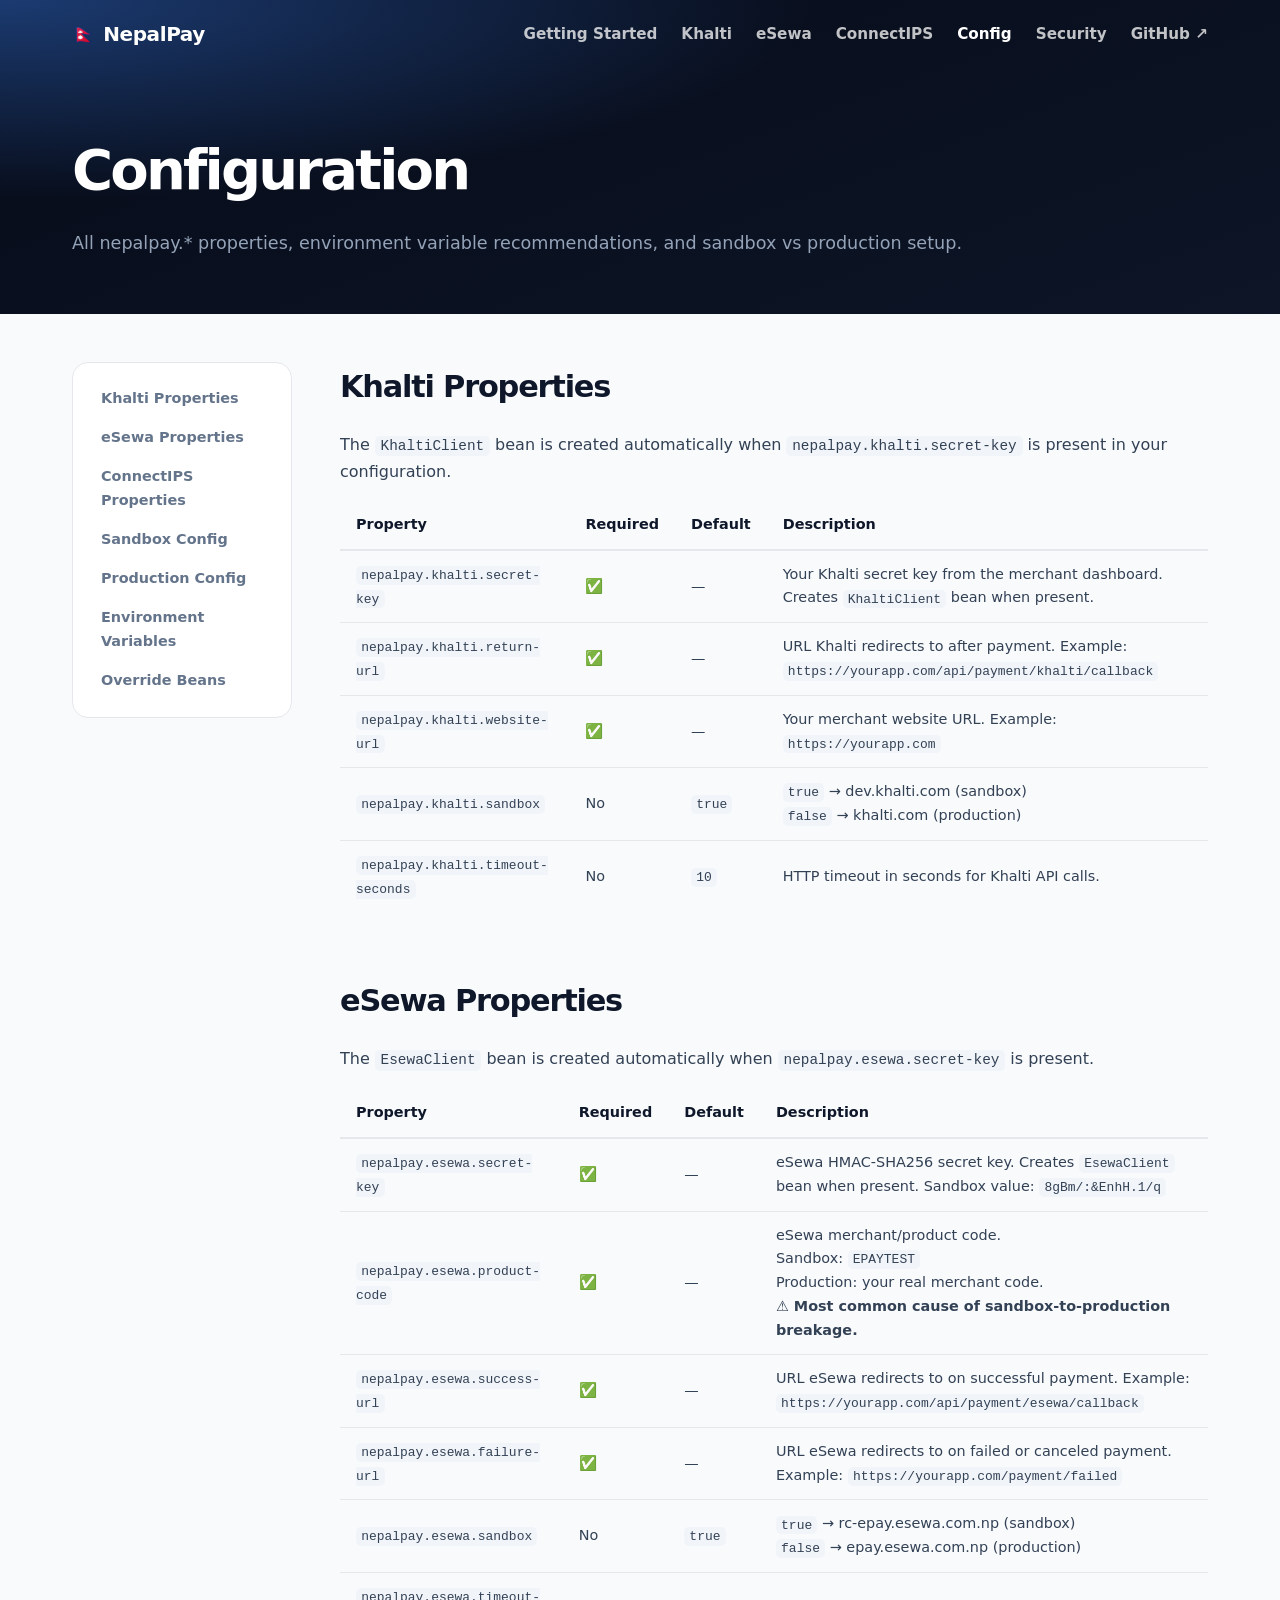
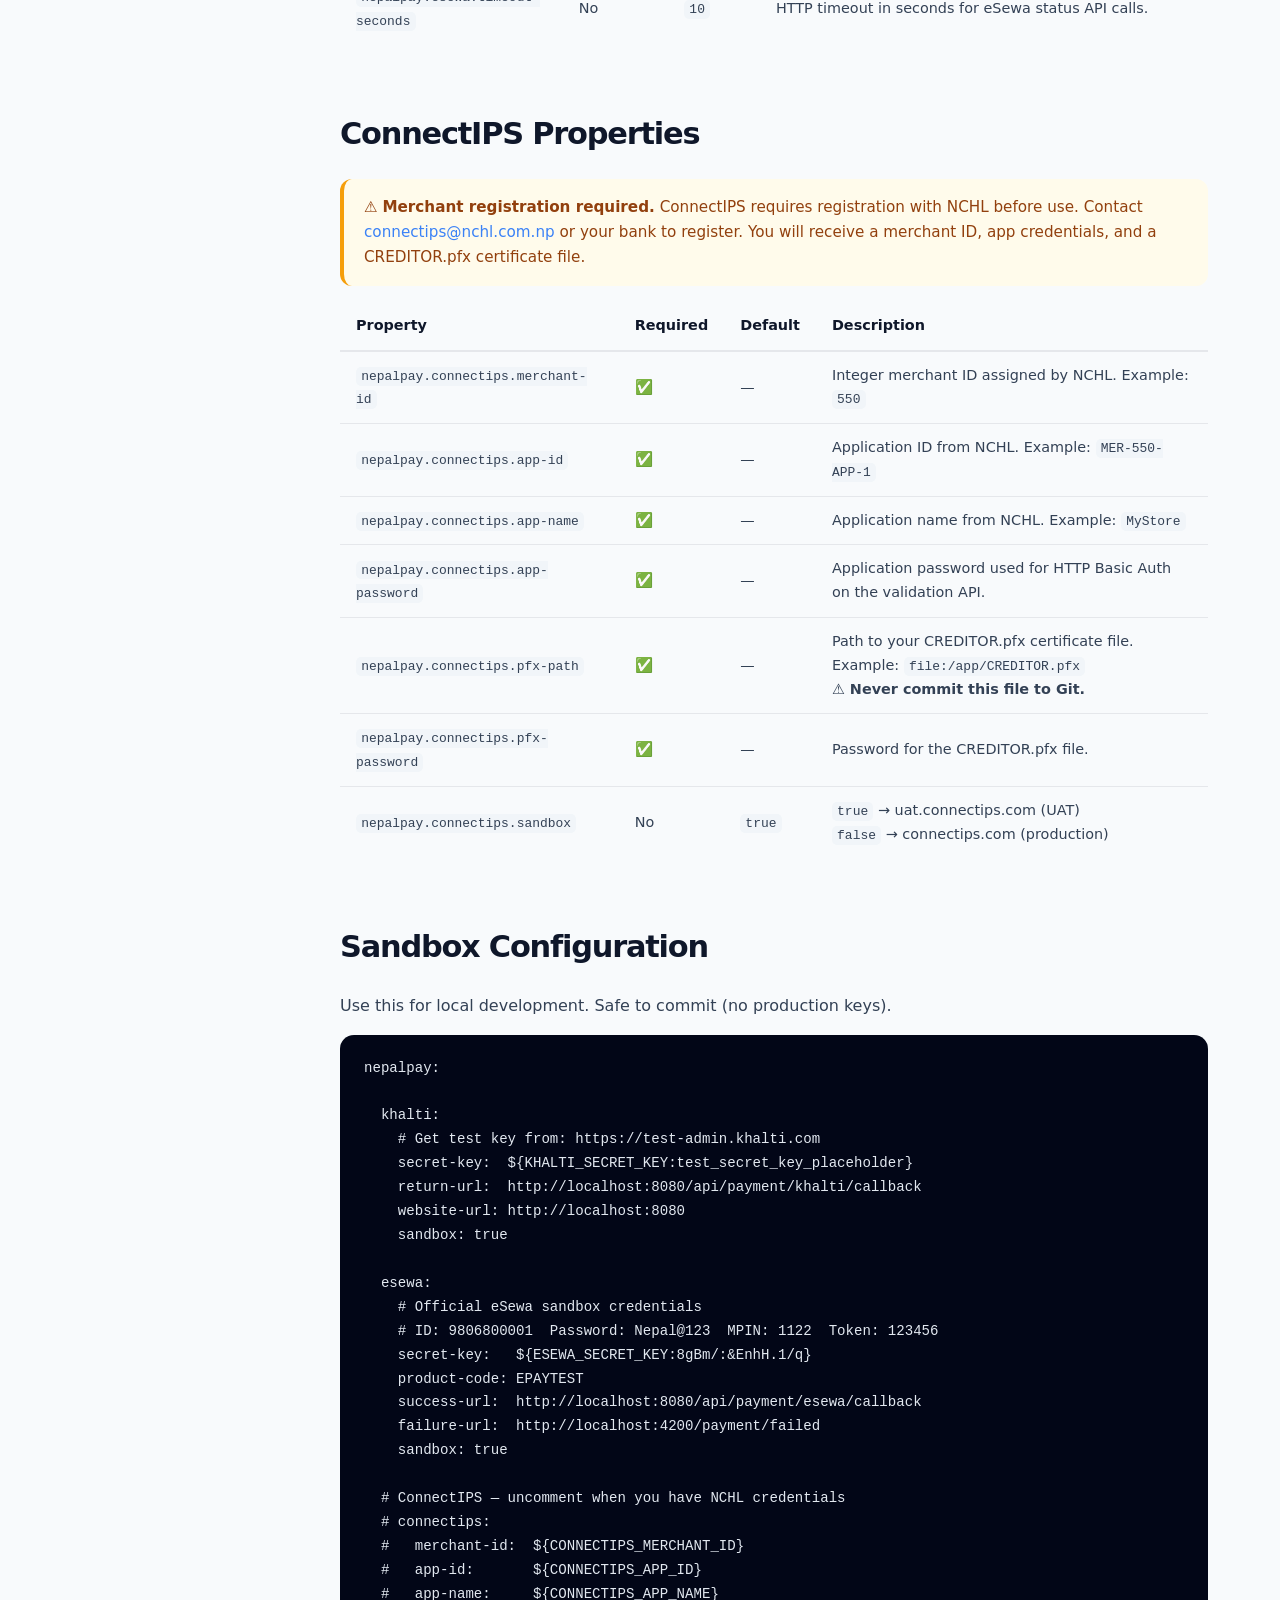
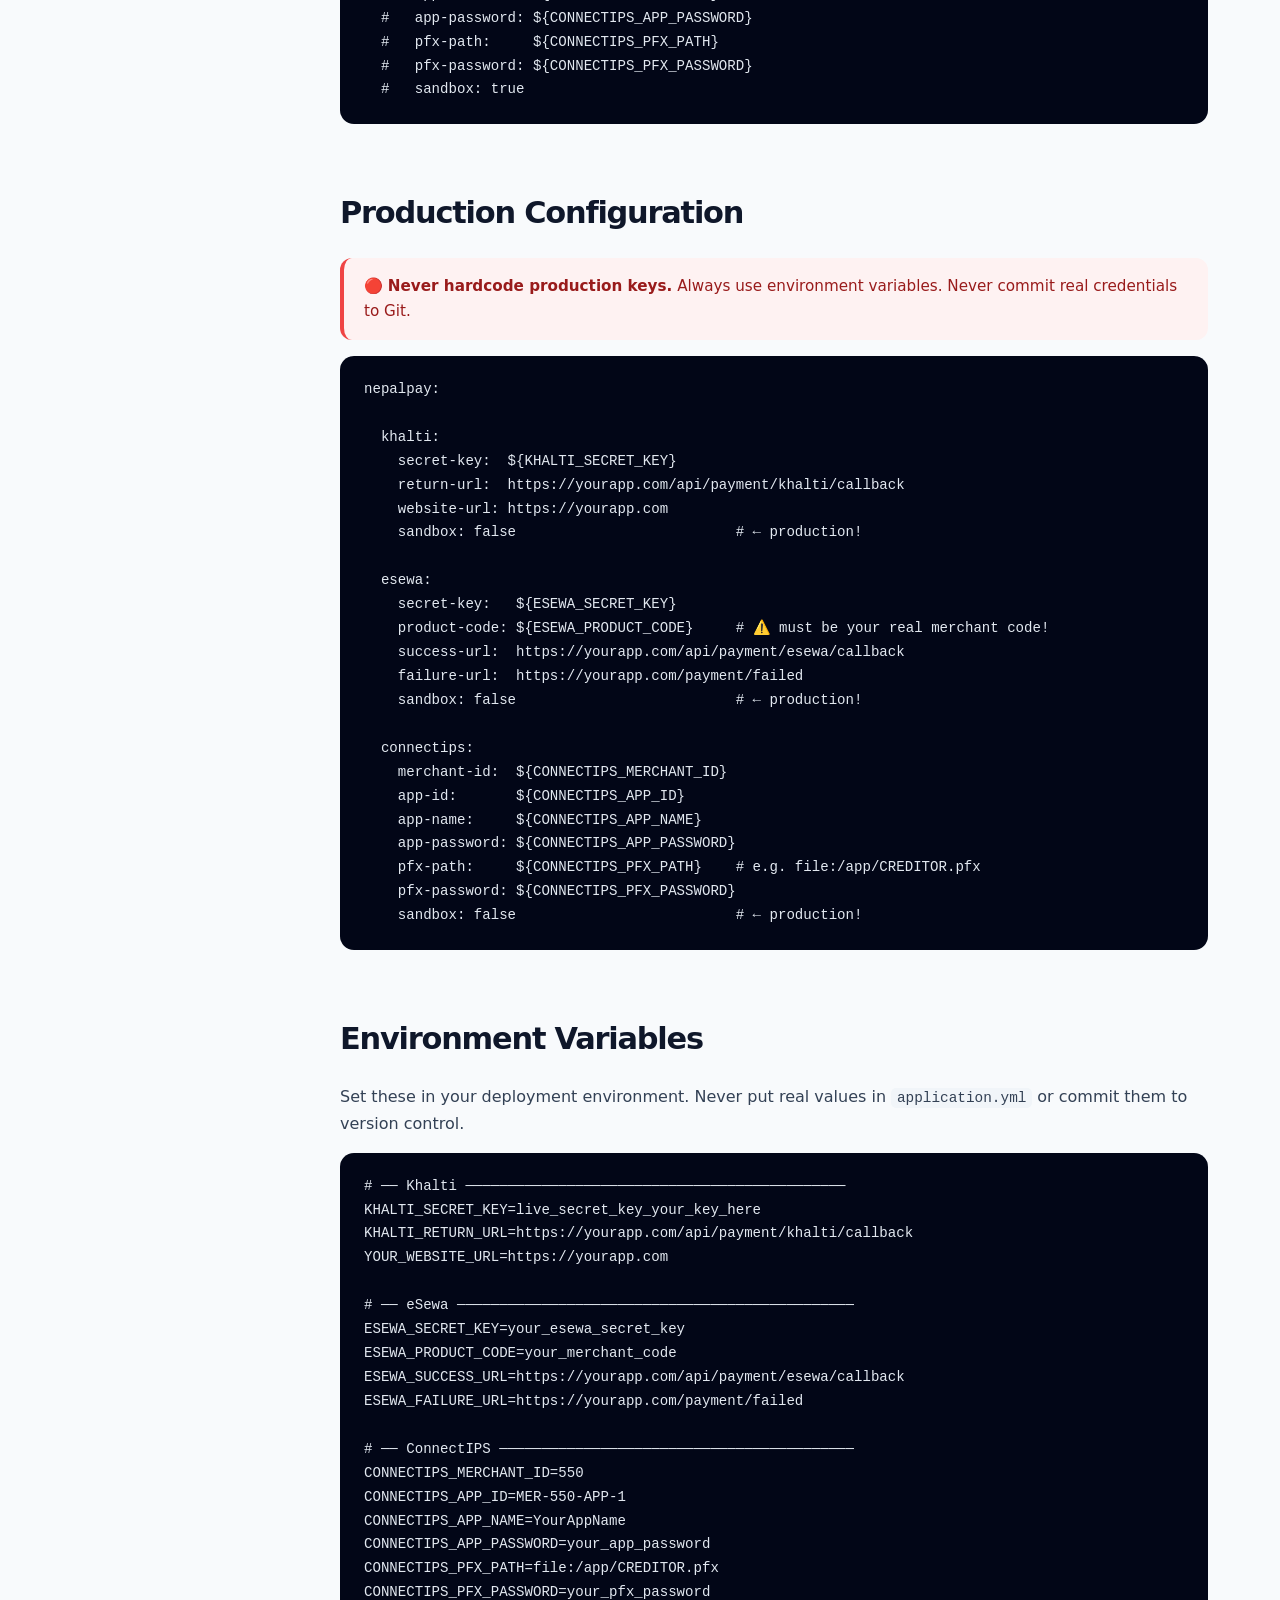
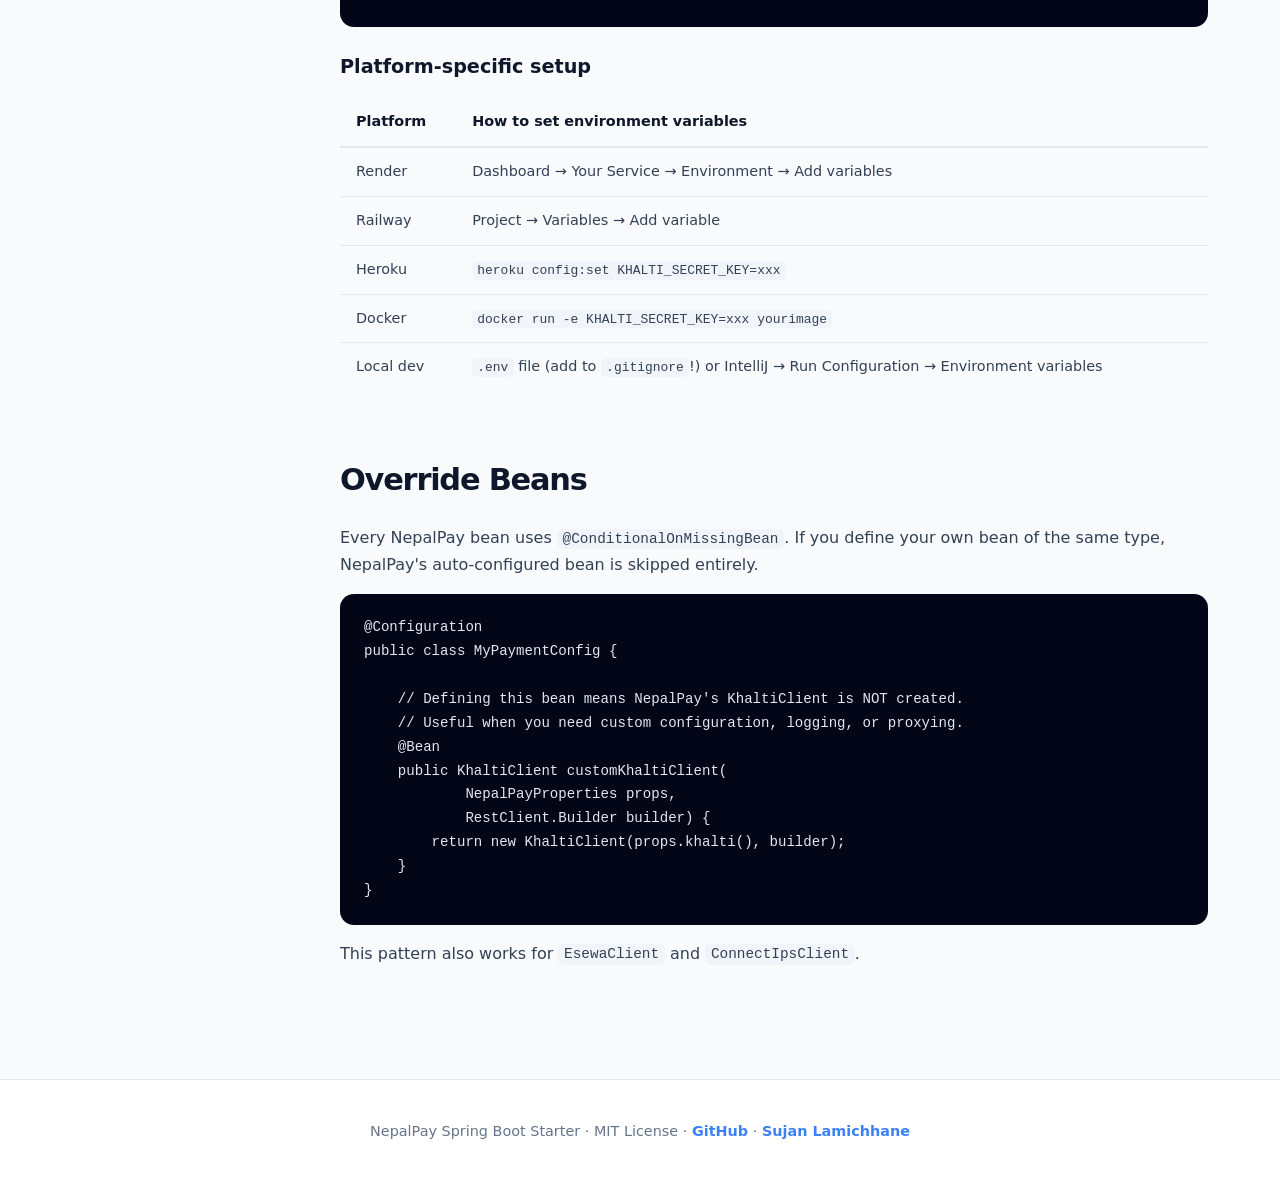
==== docs/configuration.html @ aa050f66 "docs: update configuration.html + security.html, add ConnectIPS, fix nav" ====
<!DOCTYPE html>
<html lang="en">
<head>
    <meta charset="UTF-8">
    <title>Configuration — NepalPay</title>
    <meta name="viewport" content="width=device-width, initial-scale=1.0">
    <meta name="description"
          content="Complete configuration reference for NepalPay Spring Boot Starter — Khalti, eSewa, and ConnectIPS properties.">
    <link rel="stylesheet" href="./css/styles.css">
</head>
<body>

<header class="page-header">
    <nav class="navbar">
        <a class="brand" href="index.html">🇳🇵 NepalPay</a>
        <div class="nav-links">
            <a href="getting-started.html">Getting Started</a>
            <a href="khalti.html">Khalti</a>
            <a href="esewa.html">eSewa</a>
            <a href="connectips.html">ConnectIPS</a>
            <a href="configuration.html" class="active">Config</a>
            <a href="security.html">Security</a>
            <a href="https://github.com/sujankim/nepal-pay-spring-boot-starter"
               target="_blank" rel="noopener">GitHub ↗</a>
        </div>
    </nav>
    <div class="page-title">
        <h1>Configuration</h1>
        <p>All nepalpay.* properties, environment variable recommendations,
            and sandbox vs production setup.</p>
    </div>
</header>

<div class="docs-layout">
    <aside class="sidebar">
        <nav>
            <a href="#khalti-props">Khalti Properties</a>
            <a href="#esewa-props">eSewa Properties</a>
            <a href="#connectips-props">ConnectIPS Properties</a>
            <a href="#sandbox-config">Sandbox Config</a>
            <a href="#production-config">Production Config</a>
            <a href="#env-vars">Environment Variables</a>
            <a href="#override">Override Beans</a>
        </nav>
    </aside>

    <article class="docs-content">

        <!-- ── Khalti Properties ──────────────────────────────────────── -->
        <section id="khalti-props">
            <h2>Khalti Properties</h2>

            <p>
                The <code>KhaltiClient</code> bean is created automatically
                when <code>nepalpay.khalti.secret-key</code> is present in your configuration.
            </p>

            <table class="table">
                <tr>
                    <th>Property</th>
                    <th>Required</th>
                    <th>Default</th>
                    <th>Description</th>
                </tr>
                <tr>
                    <td><code>nepalpay.khalti.secret-key</code></td>
                    <td>✅</td>
                    <td>—</td>
                    <td>
                        Your Khalti secret key from the merchant dashboard.
                        Creates <code>KhaltiClient</code> bean when present.
                    </td>
                </tr>
                <tr>
                    <td><code>nepalpay.khalti.return-url</code></td>
                    <td>✅</td>
                    <td>—</td>
                    <td>
                        URL Khalti redirects to after payment.
                        Example: <code>https://yourapp.com/api/payment/khalti/callback</code>
                    </td>
                </tr>
                <tr>
                    <td><code>nepalpay.khalti.website-url</code></td>
                    <td>✅</td>
                    <td>—</td>
                    <td>
                        Your merchant website URL.
                        Example: <code>https://yourapp.com</code>
                    </td>
                </tr>
                <tr>
                    <td><code>nepalpay.khalti.sandbox</code></td>
                    <td>No</td>
                    <td><code>true</code></td>
                    <td>
                        <code>true</code> → dev.khalti.com (sandbox)<br>
                        <code>false</code> → khalti.com (production)
                    </td>
                </tr>
                <tr>
                    <td><code>nepalpay.khalti.timeout-seconds</code></td>
                    <td>No</td>
                    <td><code>10</code></td>
                    <td>HTTP timeout in seconds for Khalti API calls.</td>
                </tr>
            </table>
        </section>

        <!-- ── eSewa Properties ───────────────────────────────────────── -->
        <section id="esewa-props">
            <h2>eSewa Properties</h2>

            <p>
                The <code>EsewaClient</code> bean is created automatically
                when <code>nepalpay.esewa.secret-key</code> is present.
            </p>

            <table class="table">
                <tr>
                    <th>Property</th>
                    <th>Required</th>
                    <th>Default</th>
                    <th>Description</th>
                </tr>
                <tr>
                    <td><code>nepalpay.esewa.secret-key</code></td>
                    <td>✅</td>
                    <td>—</td>
                    <td>
                        eSewa HMAC-SHA256 secret key.
                        Creates <code>EsewaClient</code> bean when present.
                        Sandbox value: <code>8gBm/:&amp;EnhH.1/q</code>
                    </td>
                </tr>
                <tr>
                    <td><code>nepalpay.esewa.product-code</code></td>
                    <td>✅</td>
                    <td>—</td>
                    <td>
                        eSewa merchant/product code.<br>
                        Sandbox: <code>EPAYTEST</code><br>
                        Production: your real merchant code.<br>
                        <strong>⚠️ Most common cause of sandbox-to-production breakage.</strong>
                    </td>
                </tr>
                <tr>
                    <td><code>nepalpay.esewa.success-url</code></td>
                    <td>✅</td>
                    <td>—</td>
                    <td>
                        URL eSewa redirects to on successful payment.
                        Example: <code>https://yourapp.com/api/payment/esewa/callback</code>
                    </td>
                </tr>
                <tr>
                    <td><code>nepalpay.esewa.failure-url</code></td>
                    <td>✅</td>
                    <td>—</td>
                    <td>
                        URL eSewa redirects to on failed or canceled payment.
                        Example: <code>https://yourapp.com/payment/failed</code>
                    </td>
                </tr>
                <tr>
                    <td><code>nepalpay.esewa.sandbox</code></td>
                    <td>No</td>
                    <td><code>true</code></td>
                    <td>
                        <code>true</code> → rc-epay.esewa.com.np (sandbox)<br>
                        <code>false</code> → epay.esewa.com.np (production)
                    </td>
                </tr>
                <tr>
                    <td><code>nepalpay.esewa.timeout-seconds</code></td>
                    <td>No</td>
                    <td><code>10</code></td>
                    <td>HTTP timeout in seconds for eSewa status API calls.</td>
                </tr>
            </table>
        </section>

        <!-- ── ConnectIPS Properties ──────────────────────────────────── -->
        <section id="connectips-props">
            <h2>ConnectIPS Properties</h2>

            <div class="callout warning">
                ⚠️ <strong>Merchant registration required.</strong>
                ConnectIPS requires registration with NCHL before use.
                Contact <a href="mailto:connectips@nchl.com.np">connectips@nchl.com.np</a>
                or your bank to register. You will receive a merchant ID,
                app credentials, and a CREDITOR.pfx certificate file.
            </div>

            <table class="table">
                <tr>
                    <th>Property</th>
                    <th>Required</th>
                    <th>Default</th>
                    <th>Description</th>
                </tr>
                <tr>
                    <td><code>nepalpay.connectips.merchant-id</code></td>
                    <td>✅</td>
                    <td>—</td>
                    <td>
                        Integer merchant ID assigned by NCHL.
                        Example: <code>550</code>
                    </td>
                </tr>
                <tr>
                    <td><code>nepalpay.connectips.app-id</code></td>
                    <td>✅</td>
                    <td>—</td>
                    <td>
                        Application ID from NCHL.
                        Example: <code>MER-550-APP-1</code>
                    </td>
                </tr>
                <tr>
                    <td><code>nepalpay.connectips.app-name</code></td>
                    <td>✅</td>
                    <td>—</td>
                    <td>
                        Application name from NCHL.
                        Example: <code>MyStore</code>
                    </td>
                </tr>
                <tr>
                    <td><code>nepalpay.connectips.app-password</code></td>
                    <td>✅</td>
                    <td>—</td>
                    <td>
                        Application password used for HTTP Basic Auth
                        on the validation API.
                    </td>
                </tr>
                <tr>
                    <td><code>nepalpay.connectips.pfx-path</code></td>
                    <td>✅</td>
                    <td>—</td>
                    <td>
                        Path to your CREDITOR.pfx certificate file.<br>
                        Example: <code>file:/app/CREDITOR.pfx</code><br>
                        <strong>⚠️ Never commit this file to Git.</strong>
                    </td>
                </tr>
                <tr>
                    <td><code>nepalpay.connectips.pfx-password</code></td>
                    <td>✅</td>
                    <td>—</td>
                    <td>Password for the CREDITOR.pfx file.</td>
                </tr>
                <tr>
                    <td><code>nepalpay.connectips.sandbox</code></td>
                    <td>No</td>
                    <td><code>true</code></td>
                    <td>
                        <code>true</code> → uat.connectips.com (UAT)<br>
                        <code>false</code> → connectips.com (production)
                    </td>
                </tr>
            </table>
        </section>

        <!-- ── Sandbox Config ─────────────────────────────────────────── -->
        <section id="sandbox-config">
            <h2>Sandbox Configuration</h2>

            <p>Use this for local development. Safe to commit (no production keys).</p>

            <pre><code>nepalpay:

  khalti:
    # Get test key from: https://test-admin.khalti.com
    secret-key:  ${KHALTI_SECRET_KEY:test_secret_key_placeholder}
    return-url:  http://localhost:8080/api/payment/khalti/callback
    website-url: http://localhost:8080
    sandbox: true

  esewa:
    # Official eSewa sandbox credentials
    # ID: 9806800001  Password: Nepal@123  MPIN: 1122  Token: 123456
    secret-key:   ${ESEWA_SECRET_KEY:8gBm/:&EnhH.1/q}
    product-code: EPAYTEST
    success-url:  http://localhost:8080/api/payment/esewa/callback
    failure-url:  http://localhost:4200/payment/failed
    sandbox: true

  # ConnectIPS — uncomment when you have NCHL credentials
  # connectips:
  #   merchant-id:  ${CONNECTIPS_MERCHANT_ID}
  #   app-id:       ${CONNECTIPS_APP_ID}
  #   app-name:     ${CONNECTIPS_APP_NAME}
  #   app-password: ${CONNECTIPS_APP_PASSWORD}
  #   pfx-path:     ${CONNECTIPS_PFX_PATH}
  #   pfx-password: ${CONNECTIPS_PFX_PASSWORD}
  #   sandbox: true</code></pre>
        </section>

        <!-- ── Production Config ──────────────────────────────────────── -->
        <section id="production-config">
            <h2>Production Configuration</h2>

            <div class="callout danger">
                🔴 <strong>Never hardcode production keys.</strong>
                Always use environment variables.
                Never commit real credentials to Git.
            </div>

            <pre><code>nepalpay:

  khalti:
    secret-key:  ${KHALTI_SECRET_KEY}
    return-url:  https://yourapp.com/api/payment/khalti/callback
    website-url: https://yourapp.com
    sandbox: false                          # ← production!

  esewa:
    secret-key:   ${ESEWA_SECRET_KEY}
    product-code: ${ESEWA_PRODUCT_CODE}     # ⚠️ must be your real merchant code!
    success-url:  https://yourapp.com/api/payment/esewa/callback
    failure-url:  https://yourapp.com/payment/failed
    sandbox: false                          # ← production!

  connectips:
    merchant-id:  ${CONNECTIPS_MERCHANT_ID}
    app-id:       ${CONNECTIPS_APP_ID}
    app-name:     ${CONNECTIPS_APP_NAME}
    app-password: ${CONNECTIPS_APP_PASSWORD}
    pfx-path:     ${CONNECTIPS_PFX_PATH}    # e.g. file:/app/CREDITOR.pfx
    pfx-password: ${CONNECTIPS_PFX_PASSWORD}
    sandbox: false                          # ← production!</code></pre>
        </section>

        <!-- ── Environment Variables ──────────────────────────────────── -->
        <section id="env-vars">
            <h2>Environment Variables</h2>

            <p>
                Set these in your deployment environment.
                Never put real values in <code>application.yml</code>
                or commit them to version control.
            </p>

            <pre><code># ── Khalti ─────────────────────────────────────────────
KHALTI_SECRET_KEY=live_secret_key_your_key_here
KHALTI_RETURN_URL=https://yourapp.com/api/payment/khalti/callback
YOUR_WEBSITE_URL=https://yourapp.com

# ── eSewa ───────────────────────────────────────────────
ESEWA_SECRET_KEY=your_esewa_secret_key
ESEWA_PRODUCT_CODE=your_merchant_code
ESEWA_SUCCESS_URL=https://yourapp.com/api/payment/esewa/callback
ESEWA_FAILURE_URL=https://yourapp.com/payment/failed

# ── ConnectIPS ──────────────────────────────────────────
CONNECTIPS_MERCHANT_ID=550
CONNECTIPS_APP_ID=MER-550-APP-1
CONNECTIPS_APP_NAME=YourAppName
CONNECTIPS_APP_PASSWORD=your_app_password
CONNECTIPS_PFX_PATH=file:/app/CREDITOR.pfx
CONNECTIPS_PFX_PASSWORD=your_pfx_password</code></pre>

            <h3>Platform-specific setup</h3>

            <table class="table">
                <tr>
                    <th>Platform</th>
                    <th>How to set environment variables</th>
                </tr>
                <tr>
                    <td>Render</td>
                    <td>Dashboard → Your Service → Environment → Add variables</td>
                </tr>
                <tr>
                    <td>Railway</td>
                    <td>Project → Variables → Add variable</td>
                </tr>
                <tr>
                    <td>Heroku</td>
                    <td><code>heroku config:set KHALTI_SECRET_KEY=xxx</code></td>
                </tr>
                <tr>
                    <td>Docker</td>
                    <td><code>docker run -e KHALTI_SECRET_KEY=xxx yourimage</code></td>
                </tr>
                <tr>
                    <td>Local dev</td>
                    <td>
                        <code>.env</code> file (add to <code>.gitignore</code>!)
                        or IntelliJ → Run Configuration → Environment variables
                    </td>
                </tr>
            </table>
        </section>

        <!-- ── Override Beans ─────────────────────────────────────────── -->
        <section id="override">
            <h2>Override Beans</h2>

            <p>
                Every NepalPay bean uses <code>@ConditionalOnMissingBean</code>.
                If you define your own bean of the same type, NepalPay's
                auto-configured bean is skipped entirely.
            </p>

            <pre><code>@Configuration
public class MyPaymentConfig {

    // Defining this bean means NepalPay's KhaltiClient is NOT created.
    // Useful when you need custom configuration, logging, or proxying.
    @Bean
    public KhaltiClient customKhaltiClient(
            NepalPayProperties props,
            RestClient.Builder builder) {
        return new KhaltiClient(props.khalti(), builder);
    }
}</code></pre>

            <p>
                This pattern also works for <code>EsewaClient</code>
                and <code>ConnectIpsClient</code>.
            </p>
        </section>

    </article>
</div>

<footer class="footer">
    <p>
        NepalPay Spring Boot Starter · MIT License ·
        <a href="https://github.com/sujankim/nepal-pay-spring-boot-starter"
           target="_blank" rel="noopener">GitHub</a>
        ·
        <a href="https://sujanlamichhane.com.np"
           target="_blank" rel="noopener">Sujan Lamichhane</a>
    </p>
</footer>

</body>
</html>
---- docs/css/styles.css ----
/* ─── Variables ─────────────────────────────────── */
:root {
    --bg-dark:    #060b18;
    --bg-dark2:   #0d1526;
    --primary:    #3b82f6;
    --primary-dk: #2563eb;
    --green:      #10b981;
    --red:        #ef4444;
    --yellow:     #f59e0b;
    --border:     #e5e7eb;
    --text:       #0f172a;
    --muted:      #64748b;
    --white:      #ffffff;
    --code-bg:    #020617;
    --code-text:  #e2e8f0;
    --card-bg:    #ffffff;
}

/* ─── Reset ─────────────────────────────────────── */
*, *::before, *::after { box-sizing: border-box; margin: 0; padding: 0; }

body {
    font-family: Inter, ui-sans-serif, system-ui, sans-serif;
    background: #f8fafc;
    color: var(--text);
    line-height: 1.65;
}

a { color: var(--primary); text-decoration: none; }
a:hover { text-decoration: underline; }

code {
    font-family: "JetBrains Mono", "Fira Code", Consolas, monospace;
    font-size: 0.9em;
    background: #f1f5f9;
    padding: 0.15em 0.4em;
    border-radius: 5px;
}

pre {
    background: var(--code-bg);
    color: var(--code-text);
    padding: 1.35rem 1.5rem;
    border-radius: 14px;
    overflow-x: auto;
    font-size: 0.88rem;
    line-height: 1.7;
    margin: 1rem 0;
}

pre code {
    background: none;
    padding: 0;
    font-size: inherit;
    color: inherit;
}

/* ─── Navbar ─────────────────────────────────────── */
.navbar {
    max-width: 1200px;
    margin: 0 auto;
    padding: 1.1rem 2rem;
    display: flex;
    align-items: center;
    justify-content: space-between;
}

.brand {
    font-weight: 900;
    font-size: 1.25rem;
    color: var(--white);
    letter-spacing: -0.02em;
}

.nav-links {
    display: flex;
    gap: 1.5rem;
    font-weight: 600;
    font-size: 0.95rem;
}

.nav-links a {
    color: rgba(255, 255, 255, 0.75);
    transition: color 0.15s;
}

.nav-links a:hover,
.nav-links a.active {
    color: var(--white);
    text-decoration: none;
}

/* ─── Hero ───────────────────────────────────────── */
.hero {
    background:
            radial-gradient(ellipse at top left,
            rgba(59, 130, 246, 0.5) 0%, transparent 40%),
            radial-gradient(ellipse at bottom right,
            rgba(16, 185, 129, 0.3) 0%, transparent 35%),
            linear-gradient(160deg, #060b18, #0d1526 60%, #0c1a2e);
    color: var(--white);
    padding-bottom: 5rem;
}

.hero-content {
    max-width: 900px;
    margin: 0 auto;
    padding: 5rem 2rem 4rem;
    text-align: center;
}

.badge {
    display: inline-block;
    padding: 0.4rem 1rem;
    border: 1px solid rgba(255,255,255,0.15);
    background: rgba(255,255,255,0.07);
    border-radius: 999px;
    font-size: 0.85rem;
    font-weight: 600;
    color: #93c5fd;
    margin-bottom: 1.5rem;
}

.hero h1 {
    font-size: clamp(2.8rem, 8vw, 5.5rem);
    font-weight: 900;
    line-height: 1.0;
    letter-spacing: -0.06em;
    margin-bottom: 1.25rem;
}

.subtitle {
    font-size: 1.2rem;
    color: #94a3b8;
    max-width: 680px;
    margin: 0 auto 2rem;
}

.buttons {
    display: flex;
    gap: 1rem;
    justify-content: center;
    flex-wrap: wrap;
}

.btn {
    padding: 0.85rem 1.75rem;
    border-radius: 12px;
    font-weight: 800;
    font-size: 1rem;
    transition: transform 0.15s, opacity 0.15s;
    text-decoration: none;
}

.btn:hover { transform: translateY(-2px); text-decoration: none; }

.btn.primary {
    background: var(--primary);
    color: white;
}

.btn.primary:hover { background: var(--primary-dk); }

.btn.secondary {
    background: rgba(255,255,255,0.08);
    color: white;
    border: 1px solid rgba(255,255,255,0.15);
}

/* ─── Install Strip ──────────────────────────────── */
.install-strip {
    background: #060d1f;
    border-top: 1px solid rgba(255, 255, 255, 0.06);
    border-bottom: 1px solid rgba(255, 255, 255, 0.06);
    padding: 2.5rem 0;
}

.install-inner {
    max-width: 860px;
    margin: 0 auto;
    padding: 0 2rem;
    display: flex;
    flex-direction: column;
    gap: 0.75rem;
}

.install-label {
    color: #64748b;
    font-weight: 800;
    font-size: 0.8rem;
    text-transform: uppercase;
    letter-spacing: 0.08em;
}

.install-pre {
    background: #0d1526;
    border: 1px solid rgba(255, 255, 255, 0.08);
    border-radius: 14px;
    padding: 1.5rem 1.75rem;
    margin: 0;
    font-size: 0.88rem;
    line-height: 1.7;
}

.install-pre code {
    background: none;
    padding: 0;
    color: #e2e8f0;
}

/* ─── Sections ───────────────────────────────────── */
.section {
    padding: 5rem 0;
}

.section.alt {
    background: #f1f5f9;
}

.section-inner {
    max-width: 1200px;
    margin: 0 auto;
    padding: 0 2rem;
}

.section h2 {
    font-size: 2.25rem;
    font-weight: 900;
    letter-spacing: -0.04em;
    margin-bottom: 2.5rem;
}

/* ─── Cards ──────────────────────────────────────── */
.cards {
    display: grid;
    grid-template-columns: repeat(3, 1fr);
    gap: 1.25rem;
}

.card {
    background: var(--card-bg);
    border: 1px solid var(--border);
    border-radius: 18px;
    padding: 1.75rem;
    box-shadow: 0 4px 20px rgba(15,23,42,0.06);
}

.card-icon {
    font-size: 2rem;
    margin-bottom: 1rem;
}

.card h3 {
    font-size: 1.1rem;
    font-weight: 800;
    margin-bottom: 0.5rem;
}

.card p {
    color: var(--muted);
    font-size: 0.95rem;
}

/* ─── Code Compare ───────────────────────────────── */
.code-compare {
    display: grid;
    grid-template-columns: 1fr 1fr;
    gap: 1.5rem;
}

.code-block {
    display: flex;
    flex-direction: column;
}

.code-label {
    padding: 0.5rem 1rem;
    border-radius: 10px 10px 0 0;
    font-weight: 800;
    font-size: 0.85rem;
}

.code-label.bad {
    background: #fef2f2;
    color: #dc2626;
}

.code-label.good {
    background: #f0fdf4;
    color: #16a34a;
}

.code-block pre {
    border-radius: 0 0 14px 14px;
    margin: 0;
    flex: 1;
}

/* ─── Gateways ───────────────────────────────────── */
.gateways {
    display: grid;
    grid-template-columns: repeat(4, 1fr);
    gap: 1.25rem;
}

.gateway {
    background: var(--card-bg);
    border: 1px solid var(--border);
    border-radius: 18px;
    padding: 1.75rem;
    box-shadow: 0 4px 20px rgba(15,23,42,0.06);
    display: flex;
    flex-direction: column;
    gap: 0.5rem;
    transition: transform 0.15s;
    text-decoration: none;
    color: var(--text);
}

a.gateway:hover {
    transform: translateY(-3px);
    text-decoration: none;
    border-color: var(--primary);
}

.gateway.disabled {
    opacity: 0.55;
    cursor: default;
}

.gateway-status {
    font-size: 0.78rem;
    font-weight: 800;
    padding: 0.25rem 0.6rem;
    border-radius: 999px;
    display: inline-block;
    width: fit-content;
}

.gateway-status.done {
    background: #f0fdf4;
    color: #16a34a;
}

.gateway-status.planned {
    background: #f8fafc;
    color: #64748b;
}

.gateway h3 {
    font-size: 1.15rem;
    font-weight: 800;
    margin: 0;
}

.gateway p {
    color: var(--muted);
    font-size: 0.9rem;
    margin: 0;
}

.gateway-link {
    color: var(--primary);
    font-weight: 700;
    font-size: 0.9rem;
    margin-top: auto;
}

/* ─── Page Header (inner pages) ──────────────────── */
.page-header {
    background:
            radial-gradient(ellipse at top left,
            rgba(59, 130, 246, 0.4) 0%, transparent 45%),
            linear-gradient(160deg, #060b18, #0d1526);
    color: var(--white);
}

.page-title {
    max-width: 1200px;
    margin: 0 auto;
    padding: 3.5rem 2rem;
}

.page-title h1 {
    font-size: clamp(2rem, 5vw, 3.5rem);
    font-weight: 900;
    letter-spacing: -0.05em;
    margin-bottom: 0.75rem;
}

.page-title p {
    color: #94a3b8;
    font-size: 1.1rem;
}

/* ─── Page badge ─────────────────────────────────── */
.page-badge {
    display: inline-block;
    padding: 0.3rem 0.75rem;
    background: rgba(59, 130, 246, 0.15);
    border: 1px solid rgba(59, 130, 246, 0.3);
    border-radius: 999px;
    color: #93c5fd;
    font-size: 0.8rem;
    font-weight: 800;
    margin-bottom: 1rem;
}

/* ─── Docs Layout ────────────────────────────────── */
.docs-layout {
    max-width: 1200px;
    margin: 0 auto;
    padding: 3rem 2rem;
    display: grid;
    grid-template-columns: 220px 1fr;
    gap: 3rem;
    align-items: start;
}

.sidebar {
    position: sticky;
    top: 1.5rem;
}

.sidebar nav {
    display: flex;
    flex-direction: column;
    gap: 0.35rem;
    background: white;
    border: 1px solid var(--border);
    border-radius: 16px;
    padding: 1.25rem;
}

.sidebar nav a {
    color: var(--muted);
    font-weight: 700;
    font-size: 0.9rem;
    padding: 0.3rem 0.5rem;
    border-radius: 8px;
    transition: color 0.1s, background 0.1s;
}

.sidebar nav a:hover {
    color: var(--primary);
    background: #eff6ff;
    text-decoration: none;
}

.docs-content section {
    margin-bottom: 4rem;
}

.docs-content h2 {
    font-size: 1.9rem;
    font-weight: 900;
    letter-spacing: -0.04em;
    margin-bottom: 1.25rem;
}

.docs-content h3 {
    font-size: 1.2rem;
    font-weight: 800;
    margin: 1.5rem 0 0.75rem;
}

.docs-content p {
    color: #334155;
    margin-bottom: 1rem;
}

.docs-content ul {
    padding-left: 1.5rem;
    color: #334155;
}

.docs-content ul li {
    margin-bottom: 0.4rem;
}

/* ─── Table ──────────────────────────────────────── */
.table {
    width: 100%;
    border-collapse: collapse;
    font-size: 0.9rem;
    margin: 1rem 0;
}

.table th {
    background: #f8fafc;
    padding: 0.75rem 1rem;
    text-align: left;
    font-weight: 800;
    border-bottom: 2px solid var(--border);
}

.table td {
    padding: 0.75rem 1rem;
    border-bottom: 1px solid var(--border);
    color: #334155;
}

.table tr:last-child td {
    border-bottom: none;
}

/* ─── Callouts ───────────────────────────────────── */
.callout {
    padding: 1rem 1.25rem;
    border-radius: 12px;
    margin: 1rem 0;
    font-size: 0.95rem;
    font-weight: 500;
}

.callout.info {
    background: #eff6ff;
    border-left: 4px solid var(--primary);
    color: #1e40af;
}

.callout.warning {
    background: #fffbeb;
    border-left: 4px solid var(--yellow);
    color: #92400e;
}

.callout.danger {
    background: #fef2f2;
    border-left: 4px solid var(--red);
    color: #991b1b;
}

.callout.success {
    background: #f0fdf4;
    border-left: 4px solid var(--green);
    color: #166534;
}

/* ─── Footer ─────────────────────────────────────── */
.footer {
    border-top: 1px solid var(--border);
    padding: 2.5rem 2rem;
    text-align: center;
    color: var(--muted);
    background: white;
    font-size: 0.9rem;
}

.footer p { margin-bottom: 0.4rem; }

.footer a {
    color: var(--primary);
    font-weight: 700;
}

/* ─── Responsive ─────────────────────────────────── */
@media (max-width: 1024px) {
    .cards { grid-template-columns: repeat(2, 1fr); }
    .gateways { grid-template-columns: repeat(2, 1fr); }
    .code-compare { grid-template-columns: 1fr; }
}

@media (max-width: 768px) {
    .navbar { flex-direction: column; gap: 1rem; padding: 1rem; }
    .nav-links { flex-wrap: wrap; justify-content: center; gap: 0.75rem; }
    .docs-layout { grid-template-columns: 1fr; }
    .sidebar { position: static; }
    .install-inner { flex-direction: column; }
    .hero h1 { letter-spacing: -0.04em; }
}

@media (max-width: 480px) {
    .cards { grid-template-columns: 1fr; }
    .gateways { grid-template-columns: 1fr; }
    .hero-content { padding: 3rem 1.25rem 2rem; }
    .section-inner { padding: 0 1.25rem; }
    .docs-layout { padding: 2rem 1.25rem; }
}

/* ─── Tab Group ──────────────────────────────────── */
.tab-group {
    display: flex;
    gap: 0.5rem;
    margin-bottom: 1.25rem;
    border-bottom: 2px solid var(--border);
    padding-bottom: 0;
}

.tab-btn {
    padding: 0.55rem 1.1rem;
    border: none;
    background: none;
    font-family: inherit;
    font-size: 0.9rem;
    font-weight: 700;
    color: var(--muted);
    cursor: pointer;
    border-bottom: 3px solid transparent;
    margin-bottom: -2px;
    border-radius: 6px 6px 0 0;
    transition: color 0.15s, border-color 0.15s;
}

.tab-btn:hover {
    color: var(--primary);
}

.tab-btn.active {
    color: var(--primary);
    border-bottom-color: var(--primary);
}

.tab-content {
    display: none;
}

.tab-content.active {
    display: block;
}

/* ─── Label text above code blocks ──────────────── */
.label-text {
    font-weight: 700;
    font-size: 0.9rem;
    color: var(--muted);
    margin-top: 1.25rem;
    margin-bottom: 0.4rem;
}

/* ─── Install Strip Tabs ─────────────────────────── */
.install-tabs {
    display: flex;
    gap: 0.4rem;
    margin-bottom: 1.25rem;
}

.install-tab-btn {
    padding: 0.45rem 1rem;
    border: 1px solid rgba(255, 255, 255, 0.12);
    background: rgba(255, 255, 255, 0.05);
    color: rgba(255, 255, 255, 0.55);
    font-family: inherit;
    font-size: 0.82rem;
    font-weight: 700;
    border-radius: 8px;
    cursor: pointer;
    transition: all 0.15s;
}

.install-tab-btn:hover {
    background: rgba(255, 255, 255, 0.1);
    color: rgba(255, 255, 255, 0.85);
}

.install-tab-btn.active {
    background: rgba(59, 130, 246, 0.25);
    border-color: rgba(59, 130, 246, 0.5);
    color: #93c5fd;
}

.install-tab {
    display: none;
}

.install-tab.active {
    display: block;
}

.install-note {
    margin-top: 1rem;
    font-size: 0.82rem;
    color: #64748b;
}

.install-note a {
    color: #93c5fd;
    font-weight: 700;
}
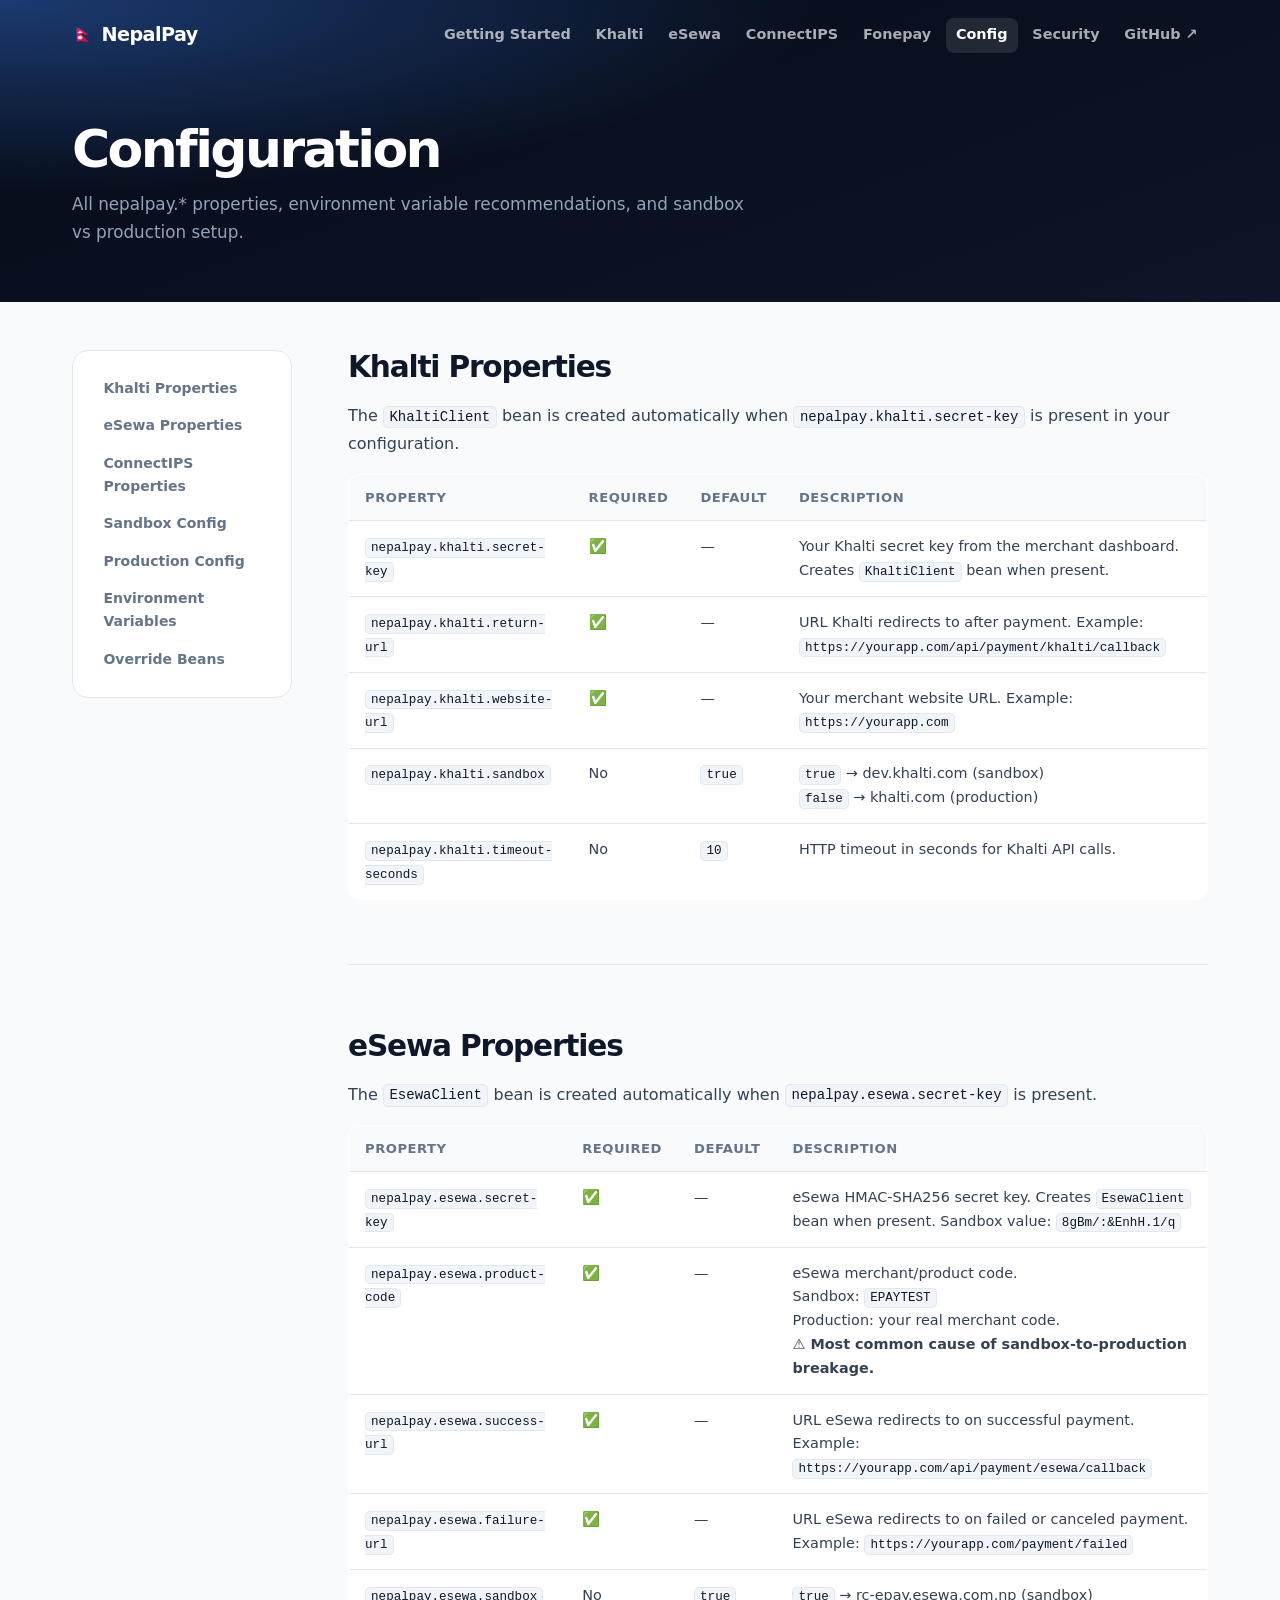
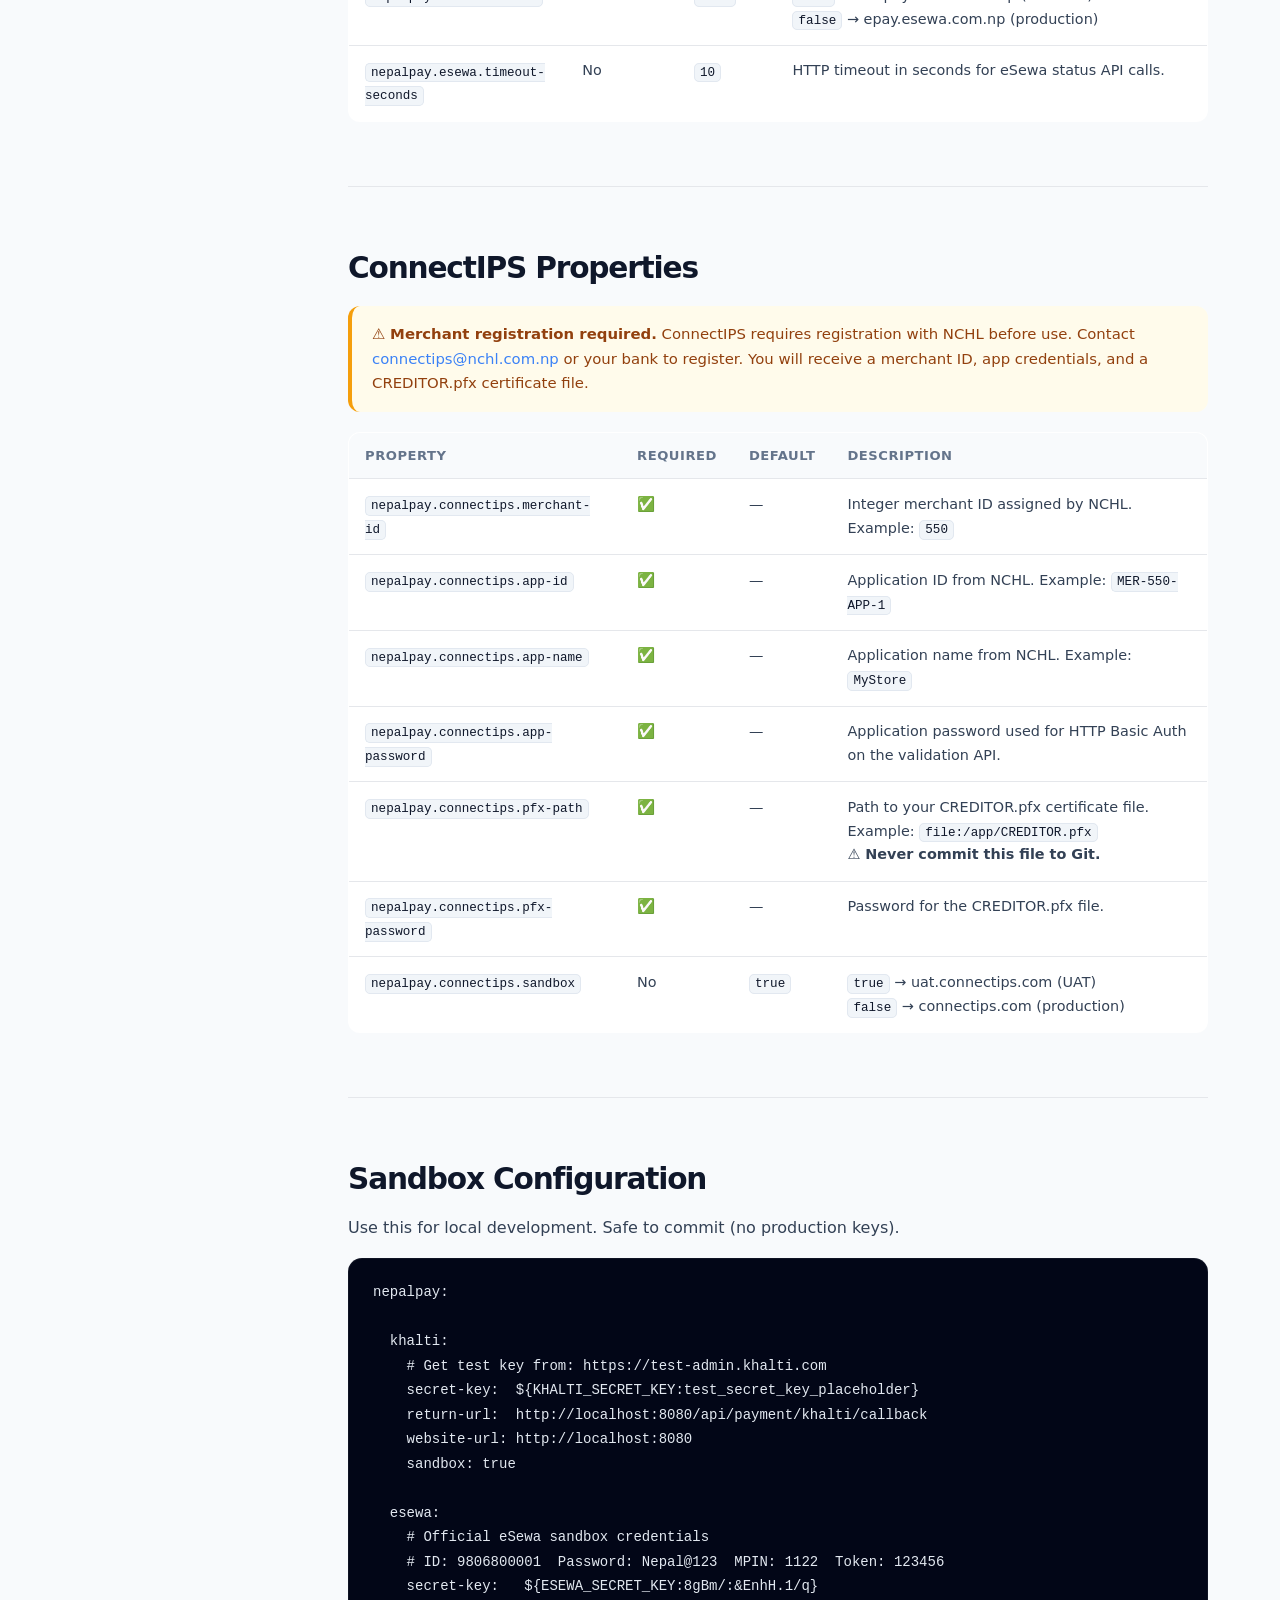
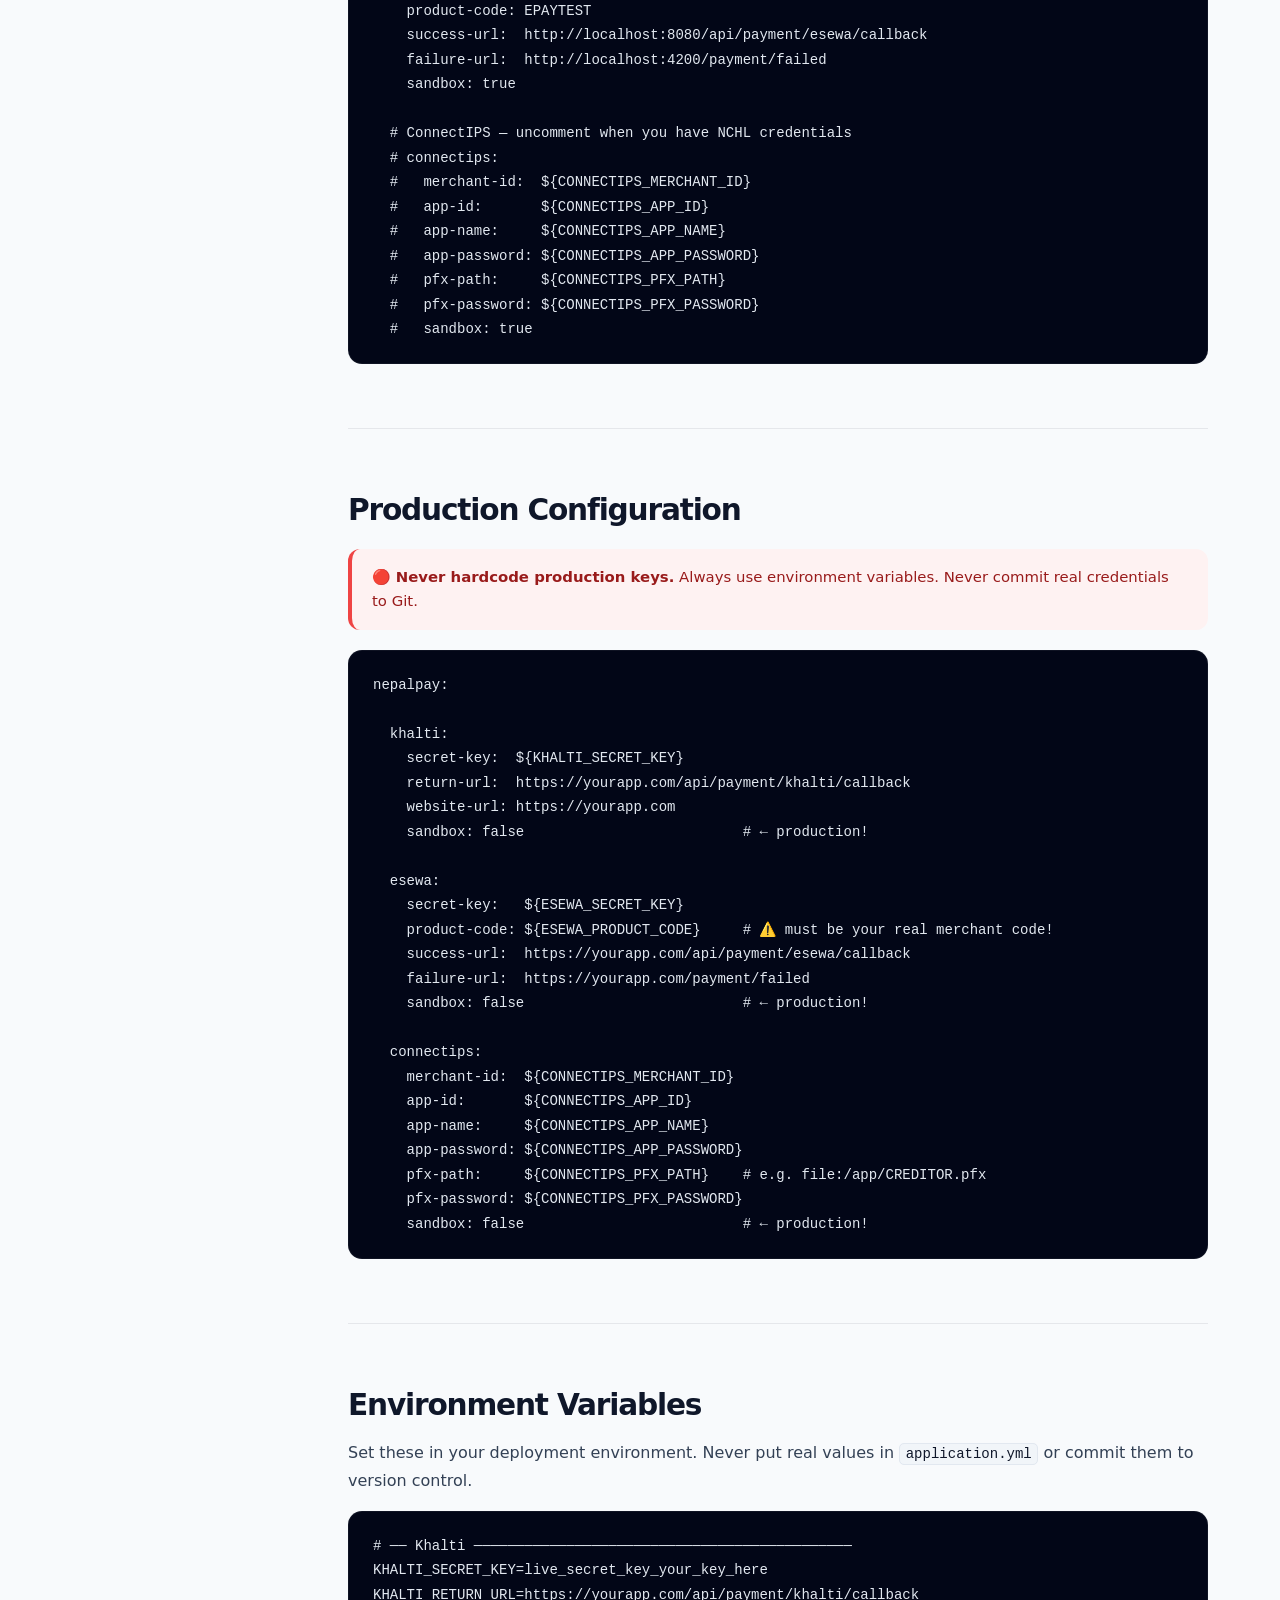
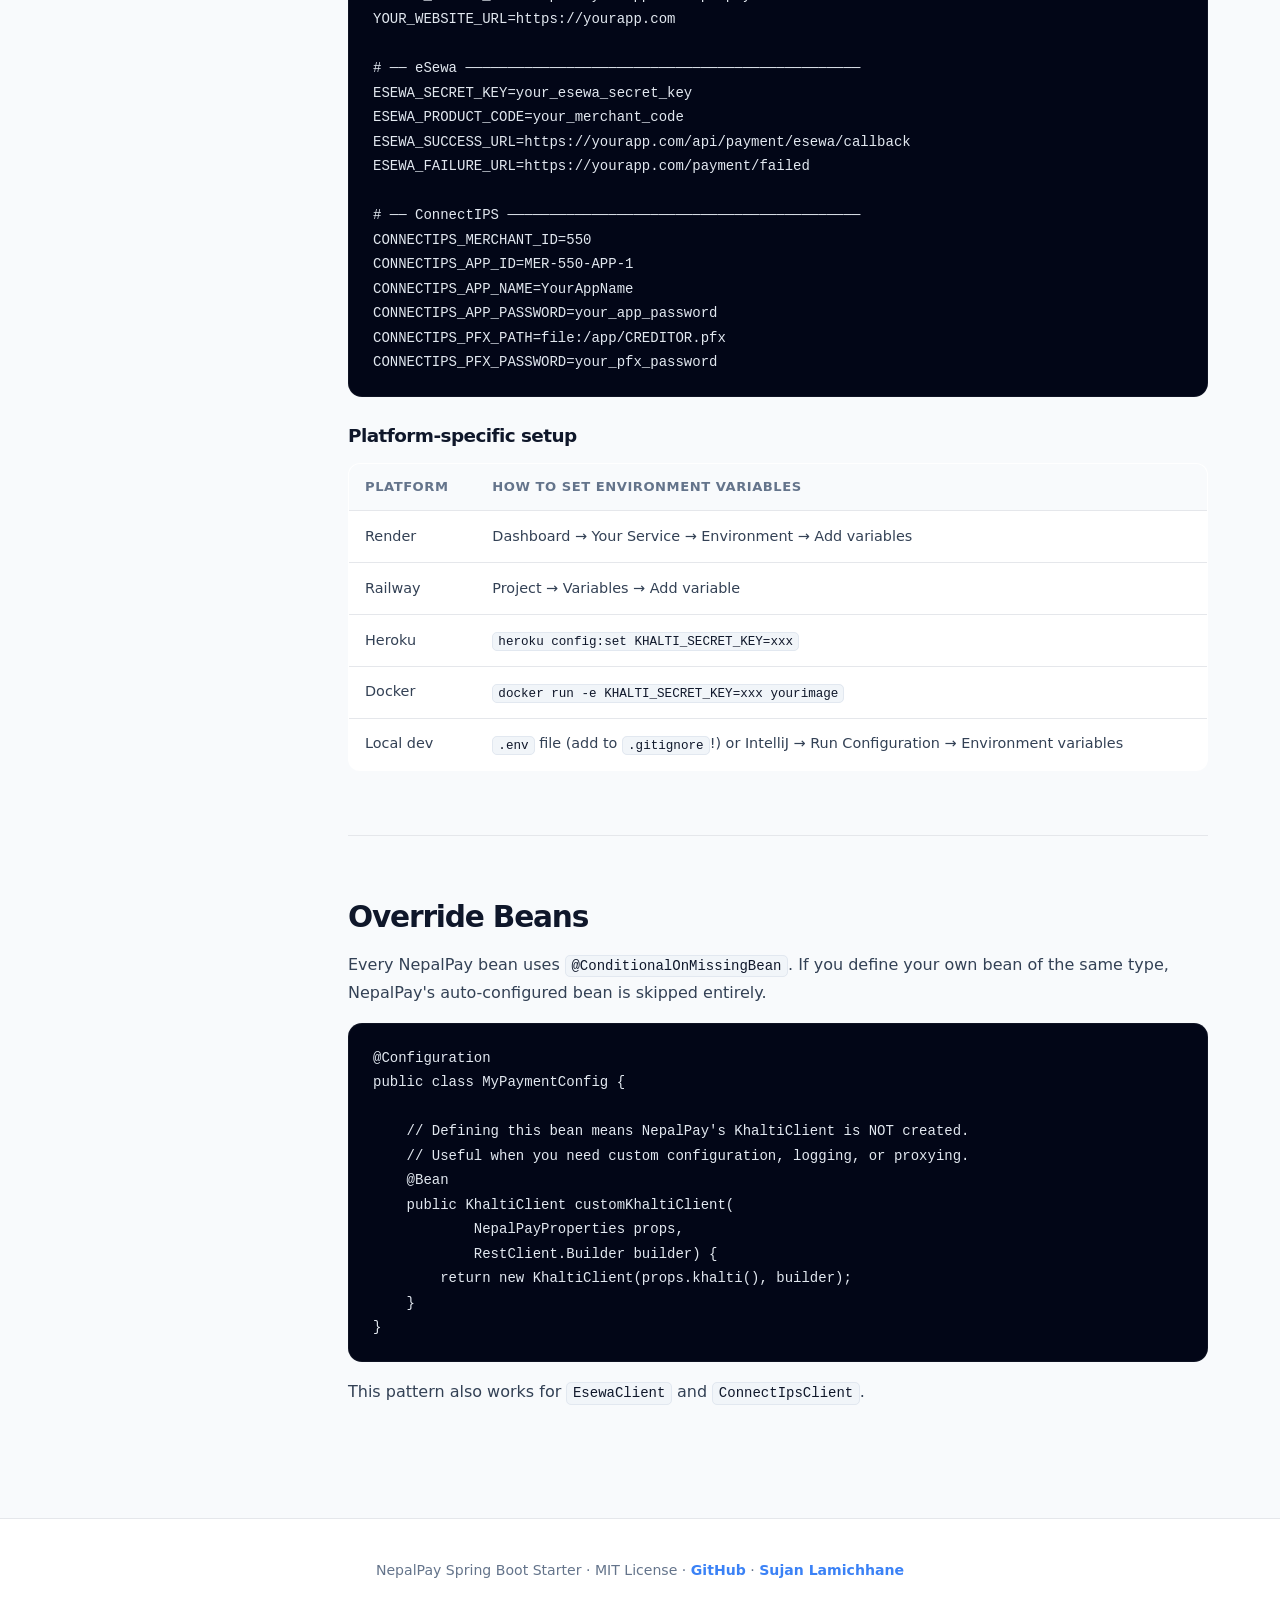
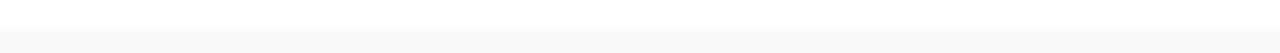
==== commit b3ba6ebc: "feat: v0.4.0 — Fonepay integration, docs rebuild, README update" ====
--- a/docs/configuration.html
+++ b/docs/configuration.html
@@ -18,6 +18,7 @@
             <a href="khalti.html">Khalti</a>
             <a href="esewa.html">eSewa</a>
             <a href="connectips.html">ConnectIPS</a>
+            <a href="fonepay.html">Fonepay</a>
             <a href="configuration.html" class="active">Config</a>
             <a href="security.html">Security</a>
             <a href="https://github.com/sujankim/nepal-pay-spring-boot-starter"
--- a/docs/css/styles.css
+++ b/docs/css/styles.css
@@ -1,40 +1,69 @@
-/* ─── Variables ─────────────────────────────────── */
+/* ═══════════════════════════════════════════════════
+   NepalPay Docs — styles.css
+   ═══════════════════════════════════════════════════ */
+
+/* ── Variables ──────────────────────────────────────── */
 :root {
-    --bg-dark:    #060b18;
-    --bg-dark2:   #0d1526;
-    --primary:    #3b82f6;
-    --primary-dk: #2563eb;
-    --green:      #10b981;
-    --red:        #ef4444;
-    --yellow:     #f59e0b;
-    --border:     #e5e7eb;
-    --text:       #0f172a;
-    --muted:      #64748b;
-    --white:      #ffffff;
-    --code-bg:    #020617;
-    --code-text:  #e2e8f0;
-    --card-bg:    #ffffff;
-}
-
-/* ─── Reset ─────────────────────────────────────── */
-*, *::before, *::after { box-sizing: border-box; margin: 0; padding: 0; }
+    --bg-dark:     #060b18;
+    --bg-dark2:    #0d1526;
+    --bg-dark3:    #0a1220;
+    --primary:     #3b82f6;
+    --primary-dk:  #2563eb;
+    --green:       #10b981;
+    --red:         #ef4444;
+    --yellow:      #f59e0b;
+    --border:      #e5e7eb;
+    --border-dark: rgba(255,255,255,0.08);
+    --text:        #0f172a;
+    --text-body:   #334155;
+    --muted:       #64748b;
+    --white:       #ffffff;
+    --code-bg:     #020617;
+    --code-text:   #e2e8f0;
+    --card-bg:     #ffffff;
+    --surface:     #f8fafc;
+}
+
+/* ── Reset ──────────────────────────────────────────── */
+*, *::before, *::after {
+    box-sizing: border-box;
+    margin: 0;
+    padding: 0;
+}
+
+html { scroll-behavior: smooth; }
 
 body {
     font-family: Inter, ui-sans-serif, system-ui, sans-serif;
-    background: #f8fafc;
+    background: var(--surface);
     color: var(--text);
     line-height: 1.65;
-}
-
-a { color: var(--primary); text-decoration: none; }
+    font-size: 1rem;
+}
+
+a {
+    color: var(--primary);
+    text-decoration: none;
+}
+
 a:hover { text-decoration: underline; }
 
+/* ── Typography ─────────────────────────────────────── */
+h1, h2, h3, h4 {
+    font-weight: 800;
+    letter-spacing: -0.03em;
+    line-height: 1.2;
+}
+
+/* ── Code ───────────────────────────────────────────── */
 code {
     font-family: "JetBrains Mono", "Fira Code", Consolas, monospace;
-    font-size: 0.9em;
+    font-size: 0.875em;
     background: #f1f5f9;
+    color: #0f172a;
     padding: 0.15em 0.4em;
     border-radius: 5px;
+    border: 1px solid #e2e8f0;
 }
 
 pre {
@@ -43,19 +72,21 @@
     padding: 1.35rem 1.5rem;
     border-radius: 14px;
     overflow-x: auto;
-    font-size: 0.88rem;
-    line-height: 1.7;
+    font-size: 0.875rem;
+    line-height: 1.75;
     margin: 1rem 0;
+    border: 1px solid rgba(255,255,255,0.05);
 }
 
 pre code {
     background: none;
+    border: none;
     padding: 0;
     font-size: inherit;
     color: inherit;
 }
 
-/* ─── Navbar ─────────────────────────────────────── */
+/* ── Navbar ─────────────────────────────────────────── */
 .navbar {
     max-width: 1200px;
     margin: 0 auto;
@@ -63,40 +94,51 @@
     display: flex;
     align-items: center;
     justify-content: space-between;
+    gap: 1rem;
 }
 
 .brand {
     font-weight: 900;
-    font-size: 1.25rem;
+    font-size: 1.2rem;
     color: var(--white);
-    letter-spacing: -0.02em;
-}
+    letter-spacing: -0.03em;
+    white-space: nowrap;
+    text-decoration: none;
+}
+
+.brand:hover { text-decoration: none; }
 
 .nav-links {
     display: flex;
-    gap: 1.5rem;
+    align-items: center;
+    gap: 0.25rem;
+    flex-wrap: wrap;
+}
+
+.nav-links a {
+    color: rgba(255,255,255,0.65);
     font-weight: 600;
-    font-size: 0.95rem;
-}
-
-.nav-links a {
-    color: rgba(255, 255, 255, 0.75);
-    transition: color 0.15s;
+    font-size: 0.9rem;
+    padding: 0.35rem 0.65rem;
+    border-radius: 8px;
+    transition: color 0.15s, background 0.15s;
+    text-decoration: none;
 }
 
 .nav-links a:hover,
 .nav-links a.active {
     color: var(--white);
-    text-decoration: none;
-}
-
-/* ─── Hero ───────────────────────────────────────── */
+    background: rgba(255,255,255,0.1);
+    text-decoration: none;
+}
+
+/* ── Hero ───────────────────────────────────────────── */
 .hero {
     background:
             radial-gradient(ellipse at top left,
-            rgba(59, 130, 246, 0.5) 0%, transparent 40%),
+            rgba(59,130,246,0.5) 0%, transparent 45%),
             radial-gradient(ellipse at bottom right,
-            rgba(16, 185, 129, 0.3) 0%, transparent 35%),
+            rgba(16,185,129,0.3) 0%, transparent 35%),
             linear-gradient(160deg, #060b18, #0d1526 60%, #0c1a2e);
     color: var(--white);
     padding-bottom: 5rem;
@@ -115,106 +157,158 @@
     border: 1px solid rgba(255,255,255,0.15);
     background: rgba(255,255,255,0.07);
     border-radius: 999px;
-    font-size: 0.85rem;
-    font-weight: 600;
+    font-size: 0.82rem;
+    font-weight: 700;
     color: #93c5fd;
     margin-bottom: 1.5rem;
+    letter-spacing: 0.02em;
 }
 
 .hero h1 {
     font-size: clamp(2.8rem, 8vw, 5.5rem);
-    font-weight: 900;
     line-height: 1.0;
     letter-spacing: -0.06em;
     margin-bottom: 1.25rem;
 }
 
-.subtitle {
+.hero-subtitle {
     font-size: 1.2rem;
     color: #94a3b8;
     max-width: 680px;
     margin: 0 auto 2rem;
 }
 
-.buttons {
+.hero-buttons {
     display: flex;
     gap: 1rem;
     justify-content: center;
     flex-wrap: wrap;
 }
 
+/* ── Buttons ────────────────────────────────────────── */
 .btn {
+    display: inline-flex;
+    align-items: center;
+    gap: 0.4rem;
     padding: 0.85rem 1.75rem;
     border-radius: 12px;
     font-weight: 800;
-    font-size: 1rem;
-    transition: transform 0.15s, opacity 0.15s;
-    text-decoration: none;
-}
-
-.btn:hover { transform: translateY(-2px); text-decoration: none; }
-
-.btn.primary {
+    font-size: 0.95rem;
+    transition: transform 0.15s, opacity 0.15s, background 0.15s;
+    text-decoration: none;
+    cursor: pointer;
+    border: none;
+}
+
+.btn:hover {
+    transform: translateY(-2px);
+    text-decoration: none;
+}
+
+.btn-primary {
     background: var(--primary);
     color: white;
 }
 
-.btn.primary:hover { background: var(--primary-dk); }
-
-.btn.secondary {
+.btn-primary:hover { background: var(--primary-dk); }
+
+.btn-secondary {
     background: rgba(255,255,255,0.08);
     color: white;
     border: 1px solid rgba(255,255,255,0.15);
 }
 
-/* ─── Install Strip ──────────────────────────────── */
+/* ── Install Strip ──────────────────────────────────── */
 .install-strip {
-    background: #060d1f;
-    border-top: 1px solid rgba(255, 255, 255, 0.06);
-    border-bottom: 1px solid rgba(255, 255, 255, 0.06);
+    background: var(--bg-dark3);
+    border-top: 1px solid var(--border-dark);
+    border-bottom: 1px solid var(--border-dark);
     padding: 2.5rem 0;
 }
 
 .install-inner {
-    max-width: 860px;
+    max-width: 900px;
     margin: 0 auto;
     padding: 0 2rem;
+}
+
+.install-tabs {
     display: flex;
-    flex-direction: column;
-    gap: 0.75rem;
-}
+    gap: 0.4rem;
+    margin-bottom: 1.25rem;
+}
+
+.install-tab-btn {
+    padding: 0.45rem 1rem;
+    border: 1px solid rgba(255,255,255,0.1);
+    background: rgba(255,255,255,0.04);
+    color: rgba(255,255,255,0.5);
+    font-family: inherit;
+    font-size: 0.82rem;
+    font-weight: 700;
+    border-radius: 8px;
+    cursor: pointer;
+    transition: all 0.15s;
+}
+
+.install-tab-btn:hover {
+    background: rgba(255,255,255,0.09);
+    color: rgba(255,255,255,0.85);
+}
+
+.install-tab-btn.active {
+    background: rgba(59,130,246,0.22);
+    border-color: rgba(59,130,246,0.45);
+    color: #93c5fd;
+}
+
+.install-tab { display: none; }
+.install-tab.active { display: block; }
 
 .install-label {
     color: #64748b;
-    font-weight: 800;
     font-size: 0.8rem;
+    font-weight: 700;
     text-transform: uppercase;
-    letter-spacing: 0.08em;
+    letter-spacing: 0.07em;
+    margin-bottom: 0.5rem;
 }
 
 .install-pre {
     background: #0d1526;
-    border: 1px solid rgba(255, 255, 255, 0.08);
-    border-radius: 14px;
-    padding: 1.5rem 1.75rem;
+    border: 1px solid rgba(255,255,255,0.07);
+    border-radius: 12px;
+    padding: 1.35rem 1.5rem;
     margin: 0;
-    font-size: 0.88rem;
-    line-height: 1.7;
+    font-family: "JetBrains Mono", Consolas, monospace;
+    font-size: 0.85rem;
+    line-height: 1.75;
+    color: #e2e8f0;
+    overflow-x: auto;
 }
 
 .install-pre code {
     background: none;
+    border: none;
     padding: 0;
-    color: #e2e8f0;
-}
-
-/* ─── Sections ───────────────────────────────────── */
+    color: inherit;
+    font-size: inherit;
+}
+
+.install-note {
+    margin-top: 1rem;
+    font-size: 0.82rem;
+    color: #64748b;
+}
+
+.install-note a {
+    color: #93c5fd;
+    font-weight: 700;
+}
+
+/* ── Sections ───────────────────────────────────────── */
 .section {
     padding: 5rem 0;
-}
-
-.section.alt {
-    background: #f1f5f9;
 }
 
 .section-inner {
@@ -223,15 +317,19 @@
     padding: 0 2rem;
 }
 
-.section h2 {
+.section-title {
     font-size: 2.25rem;
-    font-weight: 900;
-    letter-spacing: -0.04em;
+    margin-bottom: 0.75rem;
+}
+
+.section-desc {
+    color: var(--muted);
+    font-size: 1.1rem;
     margin-bottom: 2.5rem;
 }
 
-/* ─── Cards ──────────────────────────────────────── */
-.cards {
+/* ── Feature Cards ──────────────────────────────────── */
+.cards-grid {
     display: grid;
     grid-template-columns: repeat(3, 1fr);
     gap: 1.25rem;
@@ -243,6 +341,12 @@
     border-radius: 18px;
     padding: 1.75rem;
     box-shadow: 0 4px 20px rgba(15,23,42,0.06);
+    transition: transform 0.15s, border-color 0.15s;
+}
+
+.card:hover {
+    transform: translateY(-2px);
+    border-color: #bfdbfe;
 }
 
 .card-icon {
@@ -251,44 +355,102 @@
 }
 
 .card h3 {
+    font-size: 1.05rem;
+    margin-bottom: 0.5rem;
+}
+
+.card p {
+    color: var(--muted);
+    font-size: 0.92rem;
+    line-height: 1.6;
+}
+
+/* ── Gateway Grid ───────────────────────────────────── */
+.gateways-grid {
+    display: grid;
+    grid-template-columns: repeat(4, 1fr);
+    gap: 1.25rem;
+}
+
+.gateway-card {
+    background: var(--card-bg);
+    border: 1px solid var(--border);
+    border-radius: 18px;
+    padding: 1.5rem;
+    display: flex;
+    flex-direction: column;
+    gap: 0.6rem;
+    transition: transform 0.15s, border-color 0.15s;
+    text-decoration: none;
+    color: var(--text);
+}
+
+a.gateway-card:hover {
+    transform: translateY(-3px);
+    border-color: var(--primary);
+    text-decoration: none;
+}
+
+.gateway-card.disabled {
+    opacity: 0.5;
+    cursor: default;
+}
+
+.gateway-version {
+    font-size: 0.75rem;
+    font-weight: 800;
+    padding: 0.22rem 0.6rem;
+    border-radius: 999px;
+    display: inline-block;
+    width: fit-content;
+}
+
+.gateway-version.done {
+    background: #f0fdf4;
+    color: #16a34a;
+}
+
+.gateway-version.planned {
+    background: #f8fafc;
+    color: var(--muted);
+}
+
+.gateway-card h3 {
     font-size: 1.1rem;
-    font-weight: 800;
-    margin-bottom: 0.5rem;
-}
-
-.card p {
-    color: var(--muted);
-    font-size: 0.95rem;
-}
-
-/* ─── Code Compare ───────────────────────────────── */
+    margin: 0;
+}
+
+.gateway-card p {
+    color: var(--muted);
+    font-size: 0.88rem;
+    margin: 0;
+}
+
+.gateway-link {
+    color: var(--primary);
+    font-weight: 700;
+    font-size: 0.88rem;
+    margin-top: auto;
+}
+
+/* ── Code Compare ───────────────────────────────────── */
 .code-compare {
     display: grid;
     grid-template-columns: 1fr 1fr;
     gap: 1.5rem;
 }
 
-.code-block {
-    display: flex;
-    flex-direction: column;
-}
+.code-block { display: flex; flex-direction: column; }
 
 .code-label {
     padding: 0.5rem 1rem;
     border-radius: 10px 10px 0 0;
     font-weight: 800;
-    font-size: 0.85rem;
-}
-
-.code-label.bad {
-    background: #fef2f2;
-    color: #dc2626;
-}
-
-.code-label.good {
-    background: #f0fdf4;
-    color: #16a34a;
-}
+    font-size: 0.82rem;
+}
+
+.code-label.bad { background: #fef2f2; color: #dc2626; }
+.code-label.good { background: #f0fdf4; color: #16a34a; }
 
 .code-block pre {
     border-radius: 0 0 14px 14px;
@@ -296,81 +458,11 @@
     flex: 1;
 }
 
-/* ─── Gateways ───────────────────────────────────── */
-.gateways {
-    display: grid;
-    grid-template-columns: repeat(4, 1fr);
-    gap: 1.25rem;
-}
-
-.gateway {
-    background: var(--card-bg);
-    border: 1px solid var(--border);
-    border-radius: 18px;
-    padding: 1.75rem;
-    box-shadow: 0 4px 20px rgba(15,23,42,0.06);
-    display: flex;
-    flex-direction: column;
-    gap: 0.5rem;
-    transition: transform 0.15s;
-    text-decoration: none;
-    color: var(--text);
-}
-
-a.gateway:hover {
-    transform: translateY(-3px);
-    text-decoration: none;
-    border-color: var(--primary);
-}
-
-.gateway.disabled {
-    opacity: 0.55;
-    cursor: default;
-}
-
-.gateway-status {
-    font-size: 0.78rem;
-    font-weight: 800;
-    padding: 0.25rem 0.6rem;
-    border-radius: 999px;
-    display: inline-block;
-    width: fit-content;
-}
-
-.gateway-status.done {
-    background: #f0fdf4;
-    color: #16a34a;
-}
-
-.gateway-status.planned {
-    background: #f8fafc;
-    color: #64748b;
-}
-
-.gateway h3 {
-    font-size: 1.15rem;
-    font-weight: 800;
-    margin: 0;
-}
-
-.gateway p {
-    color: var(--muted);
-    font-size: 0.9rem;
-    margin: 0;
-}
-
-.gateway-link {
-    color: var(--primary);
-    font-weight: 700;
-    font-size: 0.9rem;
-    margin-top: auto;
-}
-
-/* ─── Page Header (inner pages) ──────────────────── */
+/* ── Page Header ────────────────────────────────────── */
 .page-header {
     background:
             radial-gradient(ellipse at top left,
-            rgba(59, 130, 246, 0.4) 0%, transparent 45%),
+            rgba(59,130,246,0.4) 0%, transparent 45%),
             linear-gradient(160deg, #060b18, #0d1526);
     color: var(--white);
 }
@@ -378,67 +470,78 @@
 .page-title {
     max-width: 1200px;
     margin: 0 auto;
-    padding: 3.5rem 2rem;
+    padding: 3rem 2rem 3.5rem;
+}
+
+.page-version {
+    display: inline-block;
+    padding: 0.25rem 0.7rem;
+    background: rgba(59,130,246,0.15);
+    border: 1px solid rgba(59,130,246,0.3);
+    border-radius: 999px;
+    color: #93c5fd;
+    font-size: 0.78rem;
+    font-weight: 800;
+    margin-bottom: 0.85rem;
 }
 
 .page-title h1 {
-    font-size: clamp(2rem, 5vw, 3.5rem);
-    font-weight: 900;
+    font-size: clamp(2rem, 5vw, 3.25rem);
     letter-spacing: -0.05em;
-    margin-bottom: 0.75rem;
+    margin-bottom: 0.65rem;
 }
 
 .page-title p {
     color: #94a3b8;
-    font-size: 1.1rem;
-}
-
-/* ─── Page badge ─────────────────────────────────── */
-.page-badge {
-    display: inline-block;
-    padding: 0.3rem 0.75rem;
-    background: rgba(59, 130, 246, 0.15);
-    border: 1px solid rgba(59, 130, 246, 0.3);
-    border-radius: 999px;
-    color: #93c5fd;
-    font-size: 0.8rem;
-    font-weight: 800;
-    margin-bottom: 1rem;
-}
-
-/* ─── Docs Layout ────────────────────────────────── */
+    font-size: 1.05rem;
+    max-width: 680px;
+}
+
+/* ── Docs Layout ────────────────────────────────────── */
 .docs-layout {
     max-width: 1200px;
     margin: 0 auto;
     padding: 3rem 2rem;
     display: grid;
     grid-template-columns: 220px 1fr;
-    gap: 3rem;
+    gap: 3.5rem;
     align-items: start;
 }
 
+/* ── Sidebar ────────────────────────────────────────── */
 .sidebar {
     position: sticky;
     top: 1.5rem;
 }
 
 .sidebar nav {
-    display: flex;
-    flex-direction: column;
-    gap: 0.35rem;
     background: white;
     border: 1px solid var(--border);
     border-radius: 16px;
     padding: 1.25rem;
+    display: flex;
+    flex-direction: column;
+    gap: 0.2rem;
+}
+
+.sidebar-section {
+    font-size: 0.7rem;
+    font-weight: 800;
+    text-transform: uppercase;
+    letter-spacing: 0.1em;
+    color: var(--muted);
+    padding: 0.75rem 0.5rem 0.3rem;
 }
 
 .sidebar nav a {
     color: var(--muted);
-    font-weight: 700;
-    font-size: 0.9rem;
-    padding: 0.3rem 0.5rem;
+    font-weight: 600;
+    font-size: 0.875rem;
+    padding: 0.35rem 0.65rem;
     border-radius: 8px;
     transition: color 0.1s, background 0.1s;
+    text-decoration: none;
+    display: block;
 }
 
 .sidebar nav a:hover {
@@ -447,43 +550,96 @@
     text-decoration: none;
 }
 
+.sidebar nav a.active {
+    color: var(--primary);
+    background: #eff6ff;
+    font-weight: 700;
+}
+
+/* ── Docs Content ───────────────────────────────────── */
 .docs-content section {
     margin-bottom: 4rem;
+    padding-bottom: 3rem;
+    border-bottom: 1px solid var(--border);
+}
+
+.docs-content section:last-child {
+    border-bottom: none;
+    margin-bottom: 0;
 }
 
 .docs-content h2 {
-    font-size: 1.9rem;
-    font-weight: 900;
+    font-size: 1.85rem;
     letter-spacing: -0.04em;
+    margin-bottom: 1rem;
+}
+
+.docs-content h3 {
+    font-size: 1.15rem;
+    font-weight: 700;
+    margin: 1.75rem 0 0.65rem;
+    color: var(--text);
+}
+
+.docs-content p {
+    color: var(--text-body);
+    margin-bottom: 1rem;
+    line-height: 1.75;
+}
+
+.docs-content ul,
+.docs-content ol {
+    color: var(--text-body);
+    padding-left: 1.5rem;
+    margin-bottom: 1rem;
+}
+
+.docs-content li { margin-bottom: 0.35rem; }
+
+/* ── Tab Group (docs pages) ─────────────────────────── */
+.tab-group {
+    display: flex;
+    gap: 0.4rem;
     margin-bottom: 1.25rem;
-}
-
-.docs-content h3 {
-    font-size: 1.2rem;
-    font-weight: 800;
-    margin: 1.5rem 0 0.75rem;
-}
-
-.docs-content p {
-    color: #334155;
-    margin-bottom: 1rem;
-}
-
-.docs-content ul {
-    padding-left: 1.5rem;
-    color: #334155;
-}
-
-.docs-content ul li {
-    margin-bottom: 0.4rem;
-}
-
-/* ─── Table ──────────────────────────────────────── */
+    border-bottom: 2px solid var(--border);
+    padding-bottom: 0;
+}
+
+.tab-btn {
+    padding: 0.5rem 1rem;
+    border: none;
+    background: none;
+    font-family: inherit;
+    font-size: 0.88rem;
+    font-weight: 700;
+    color: var(--muted);
+    cursor: pointer;
+    border-bottom: 3px solid transparent;
+    margin-bottom: -2px;
+    border-radius: 6px 6px 0 0;
+    transition: color 0.15s, border-color 0.15s;
+}
+
+.tab-btn:hover { color: var(--primary); }
+
+.tab-btn.active {
+    color: var(--primary);
+    border-bottom-color: var(--primary);
+}
+
+.tab-pane { display: none; }
+.tab-pane.active { display: block; }
+
+/* ── Table ──────────────────────────────────────────── */
 .table {
     width: 100%;
     border-collapse: collapse;
     font-size: 0.9rem;
     margin: 1rem 0;
+    background: white;
+    border-radius: 12px;
+    overflow: hidden;
+    border: 1px solid var(--border);
 }
 
 .table th {
@@ -491,27 +647,34 @@
     padding: 0.75rem 1rem;
     text-align: left;
     font-weight: 800;
-    border-bottom: 2px solid var(--border);
+    font-size: 0.82rem;
+    text-transform: uppercase;
+    letter-spacing: 0.04em;
+    color: var(--muted);
+    border-bottom: 1px solid var(--border);
 }
 
 .table td {
-    padding: 0.75rem 1rem;
+    padding: 0.85rem 1rem;
     border-bottom: 1px solid var(--border);
-    color: #334155;
-}
-
-.table tr:last-child td {
-    border-bottom: none;
-}
-
-/* ─── Callouts ───────────────────────────────────── */
+    color: var(--text-body);
+    vertical-align: top;
+}
+
+.table tr:last-child td { border-bottom: none; }
+
+.table tr:hover td { background: #f8fafc; }
+
+/* ── Callouts ───────────────────────────────────────── */
 .callout {
     padding: 1rem 1.25rem;
     border-radius: 12px;
-    margin: 1rem 0;
-    font-size: 0.95rem;
-    font-weight: 500;
-}
+    margin: 1.25rem 0;
+    font-size: 0.93rem;
+    line-height: 1.65;
+}
+
+.callout p { margin: 0; color: inherit; }
 
 .callout.info {
     background: #eff6ff;
@@ -537,143 +700,87 @@
     color: #166534;
 }
 
-/* ─── Footer ─────────────────────────────────────── */
+/* ── Flow Diagram ───────────────────────────────────── */
+.flow {
+    background: #f8fafc;
+    border: 1px solid var(--border);
+    border-radius: 14px;
+    padding: 1.5rem 2rem;
+    font-family: "JetBrains Mono", Consolas, monospace;
+    font-size: 0.85rem;
+    line-height: 2;
+    color: var(--text-body);
+    margin: 1rem 0;
+    white-space: pre;
+    overflow-x: auto;
+}
+
+/* ── Amount Comparison ──────────────────────────────── */
+.amount-grid {
+    display: grid;
+    grid-template-columns: repeat(4, 1fr);
+    gap: 1rem;
+    margin: 1rem 0;
+}
+
+.amount-card {
+    background: white;
+    border: 1px solid var(--border);
+    border-radius: 14px;
+    padding: 1.25rem;
+    text-align: center;
+}
+
+.amount-card .gateway-name {
+    font-weight: 800;
+    font-size: 0.95rem;
+    margin-bottom: 0.4rem;
+}
+
+.amount-card .unit {
+    font-size: 1.1rem;
+    font-weight: 800;
+    color: var(--primary);
+    margin-bottom: 0.3rem;
+}
+
+.amount-card .example {
+    font-size: 0.78rem;
+    color: var(--muted);
+    font-family: "JetBrains Mono", monospace;
+}
+
+/* ── Footer ─────────────────────────────────────────── */
 .footer {
     border-top: 1px solid var(--border);
     padding: 2.5rem 2rem;
     text-align: center;
     color: var(--muted);
     background: white;
-    font-size: 0.9rem;
+    font-size: 0.88rem;
 }
 
 .footer p { margin-bottom: 0.4rem; }
-
-.footer a {
-    color: var(--primary);
-    font-weight: 700;
-}
-
-/* ─── Responsive ─────────────────────────────────── */
+.footer a { color: var(--primary); font-weight: 700; }
+
+/* ── Responsive ─────────────────────────────────────── */
 @media (max-width: 1024px) {
-    .cards { grid-template-columns: repeat(2, 1fr); }
-    .gateways { grid-template-columns: repeat(2, 1fr); }
+    .cards-grid { grid-template-columns: repeat(2, 1fr); }
+    .gateways-grid { grid-template-columns: repeat(2, 1fr); }
     .code-compare { grid-template-columns: 1fr; }
+    .amount-grid { grid-template-columns: repeat(2, 1fr); }
 }
 
 @media (max-width: 768px) {
-    .navbar { flex-direction: column; gap: 1rem; padding: 1rem; }
-    .nav-links { flex-wrap: wrap; justify-content: center; gap: 0.75rem; }
-    .docs-layout { grid-template-columns: 1fr; }
+    .navbar { flex-direction: column; gap: 0.75rem; padding: 1rem; }
+    .docs-layout { grid-template-columns: 1fr; gap: 2rem; }
     .sidebar { position: static; }
-    .install-inner { flex-direction: column; }
-    .hero h1 { letter-spacing: -0.04em; }
+    .hero-content { padding: 3.5rem 1.25rem 3rem; }
+    .section-inner { padding: 0 1.25rem; }
 }
 
 @media (max-width: 480px) {
-    .cards { grid-template-columns: 1fr; }
-    .gateways { grid-template-columns: 1fr; }
-    .hero-content { padding: 3rem 1.25rem 2rem; }
-    .section-inner { padding: 0 1.25rem; }
-    .docs-layout { padding: 2rem 1.25rem; }
-}
-
-/* ─── Tab Group ──────────────────────────────────── */
-.tab-group {
-    display: flex;
-    gap: 0.5rem;
-    margin-bottom: 1.25rem;
-    border-bottom: 2px solid var(--border);
-    padding-bottom: 0;
-}
-
-.tab-btn {
-    padding: 0.55rem 1.1rem;
-    border: none;
-    background: none;
-    font-family: inherit;
-    font-size: 0.9rem;
-    font-weight: 700;
-    color: var(--muted);
-    cursor: pointer;
-    border-bottom: 3px solid transparent;
-    margin-bottom: -2px;
-    border-radius: 6px 6px 0 0;
-    transition: color 0.15s, border-color 0.15s;
-}
-
-.tab-btn:hover {
-    color: var(--primary);
-}
-
-.tab-btn.active {
-    color: var(--primary);
-    border-bottom-color: var(--primary);
-}
-
-.tab-content {
-    display: none;
-}
-
-.tab-content.active {
-    display: block;
-}
-
-/* ─── Label text above code blocks ──────────────── */
-.label-text {
-    font-weight: 700;
-    font-size: 0.9rem;
-    color: var(--muted);
-    margin-top: 1.25rem;
-    margin-bottom: 0.4rem;
-}
-
-/* ─── Install Strip Tabs ─────────────────────────── */
-.install-tabs {
-    display: flex;
-    gap: 0.4rem;
-    margin-bottom: 1.25rem;
-}
-
-.install-tab-btn {
-    padding: 0.45rem 1rem;
-    border: 1px solid rgba(255, 255, 255, 0.12);
-    background: rgba(255, 255, 255, 0.05);
-    color: rgba(255, 255, 255, 0.55);
-    font-family: inherit;
-    font-size: 0.82rem;
-    font-weight: 700;
-    border-radius: 8px;
-    cursor: pointer;
-    transition: all 0.15s;
-}
-
-.install-tab-btn:hover {
-    background: rgba(255, 255, 255, 0.1);
-    color: rgba(255, 255, 255, 0.85);
-}
-
-.install-tab-btn.active {
-    background: rgba(59, 130, 246, 0.25);
-    border-color: rgba(59, 130, 246, 0.5);
-    color: #93c5fd;
-}
-
-.install-tab {
-    display: none;
-}
-
-.install-tab.active {
-    display: block;
-}
-
-.install-note {
-    margin-top: 1rem;
-    font-size: 0.82rem;
-    color: #64748b;
-}
-
-.install-note a {
-    color: #93c5fd;
-    font-weight: 700;
+    .cards-grid { grid-template-columns: 1fr; }
+    .gateways-grid { grid-template-columns: 1fr; }
+    .amount-grid { grid-template-columns: 1fr 1fr; }
 }
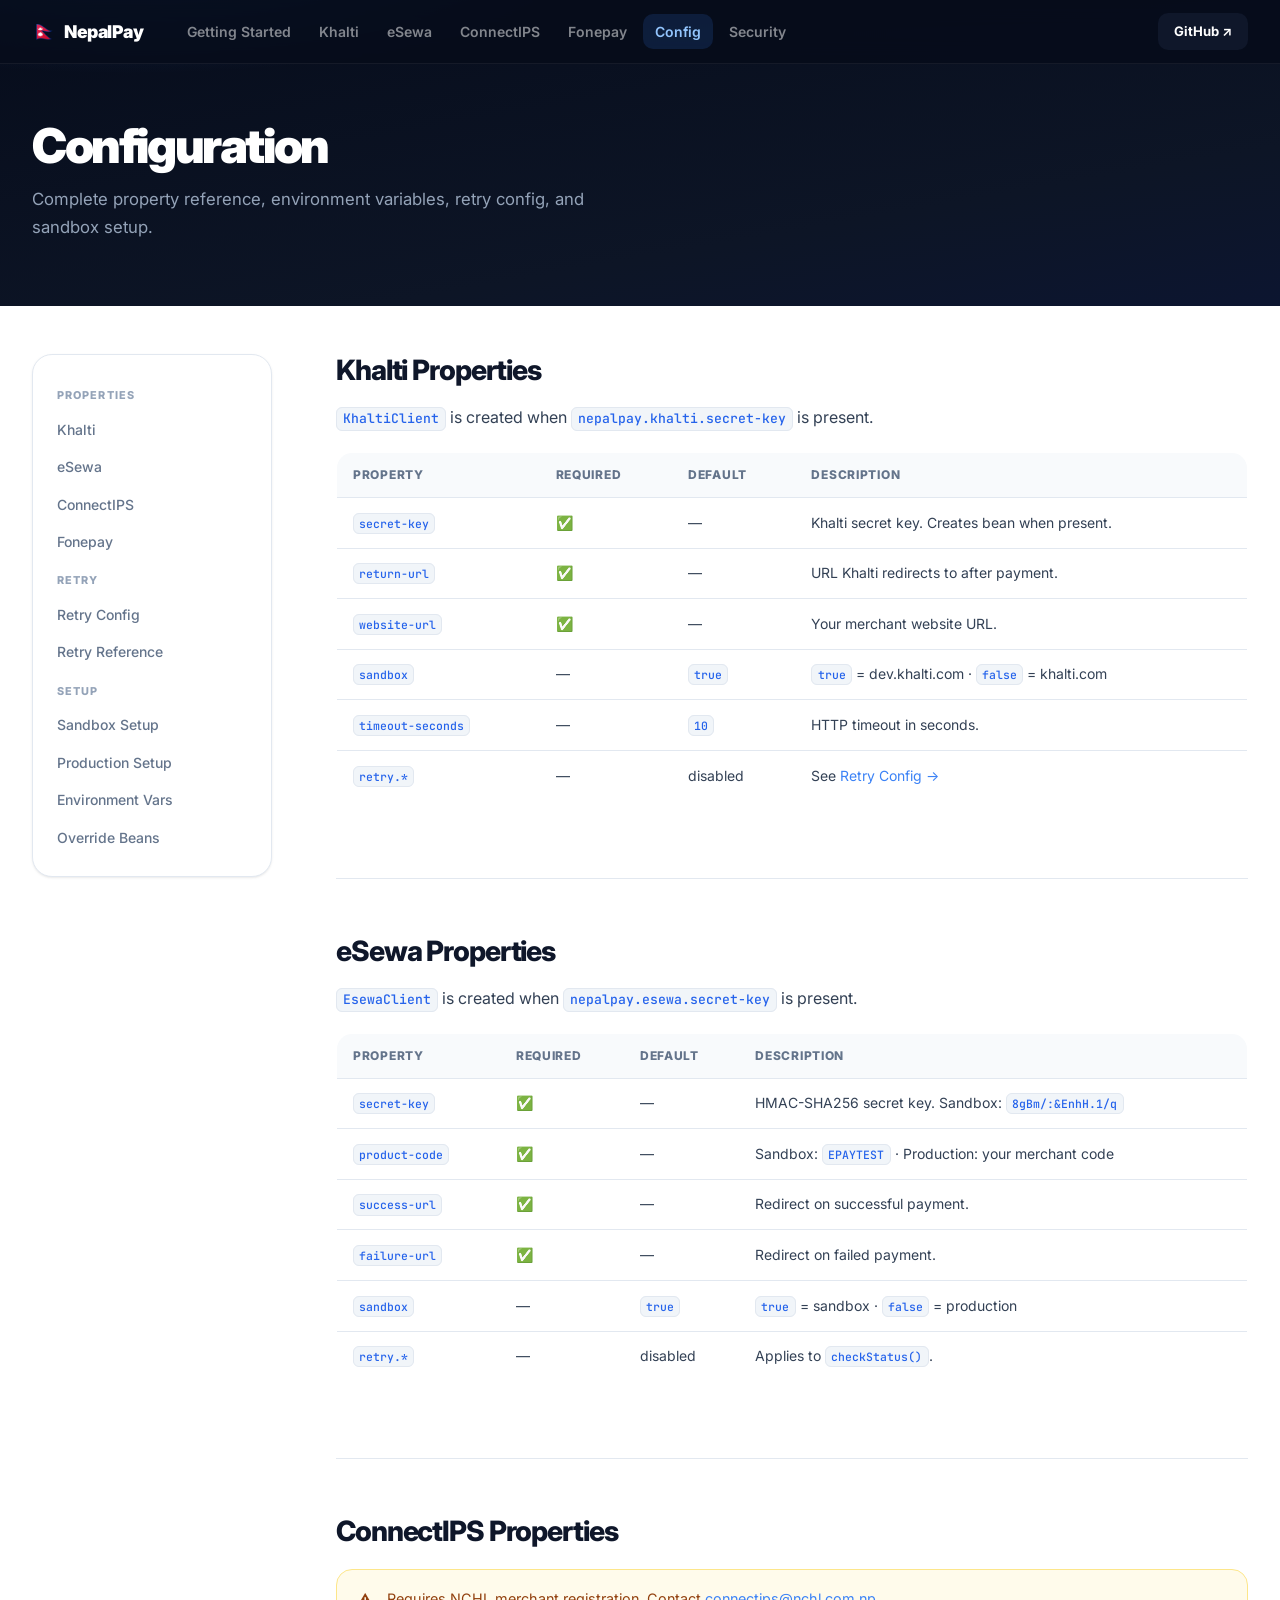
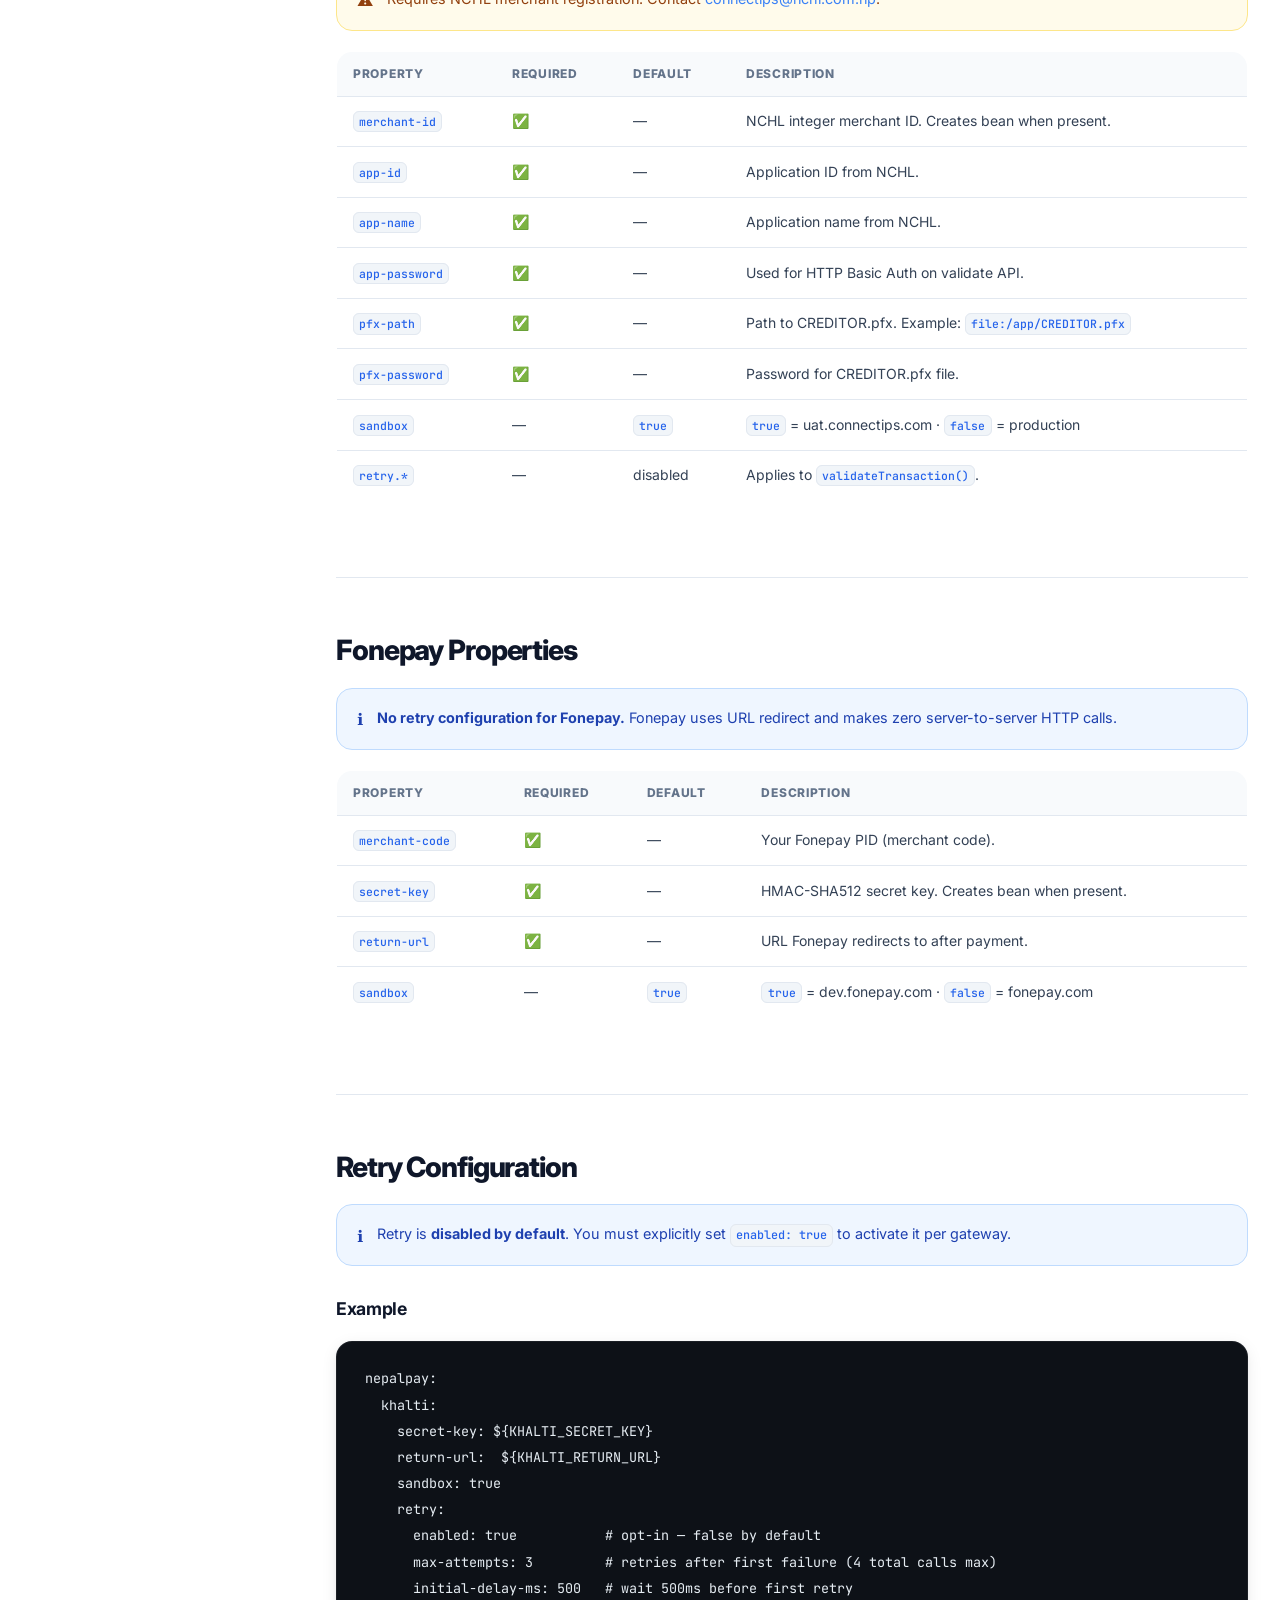
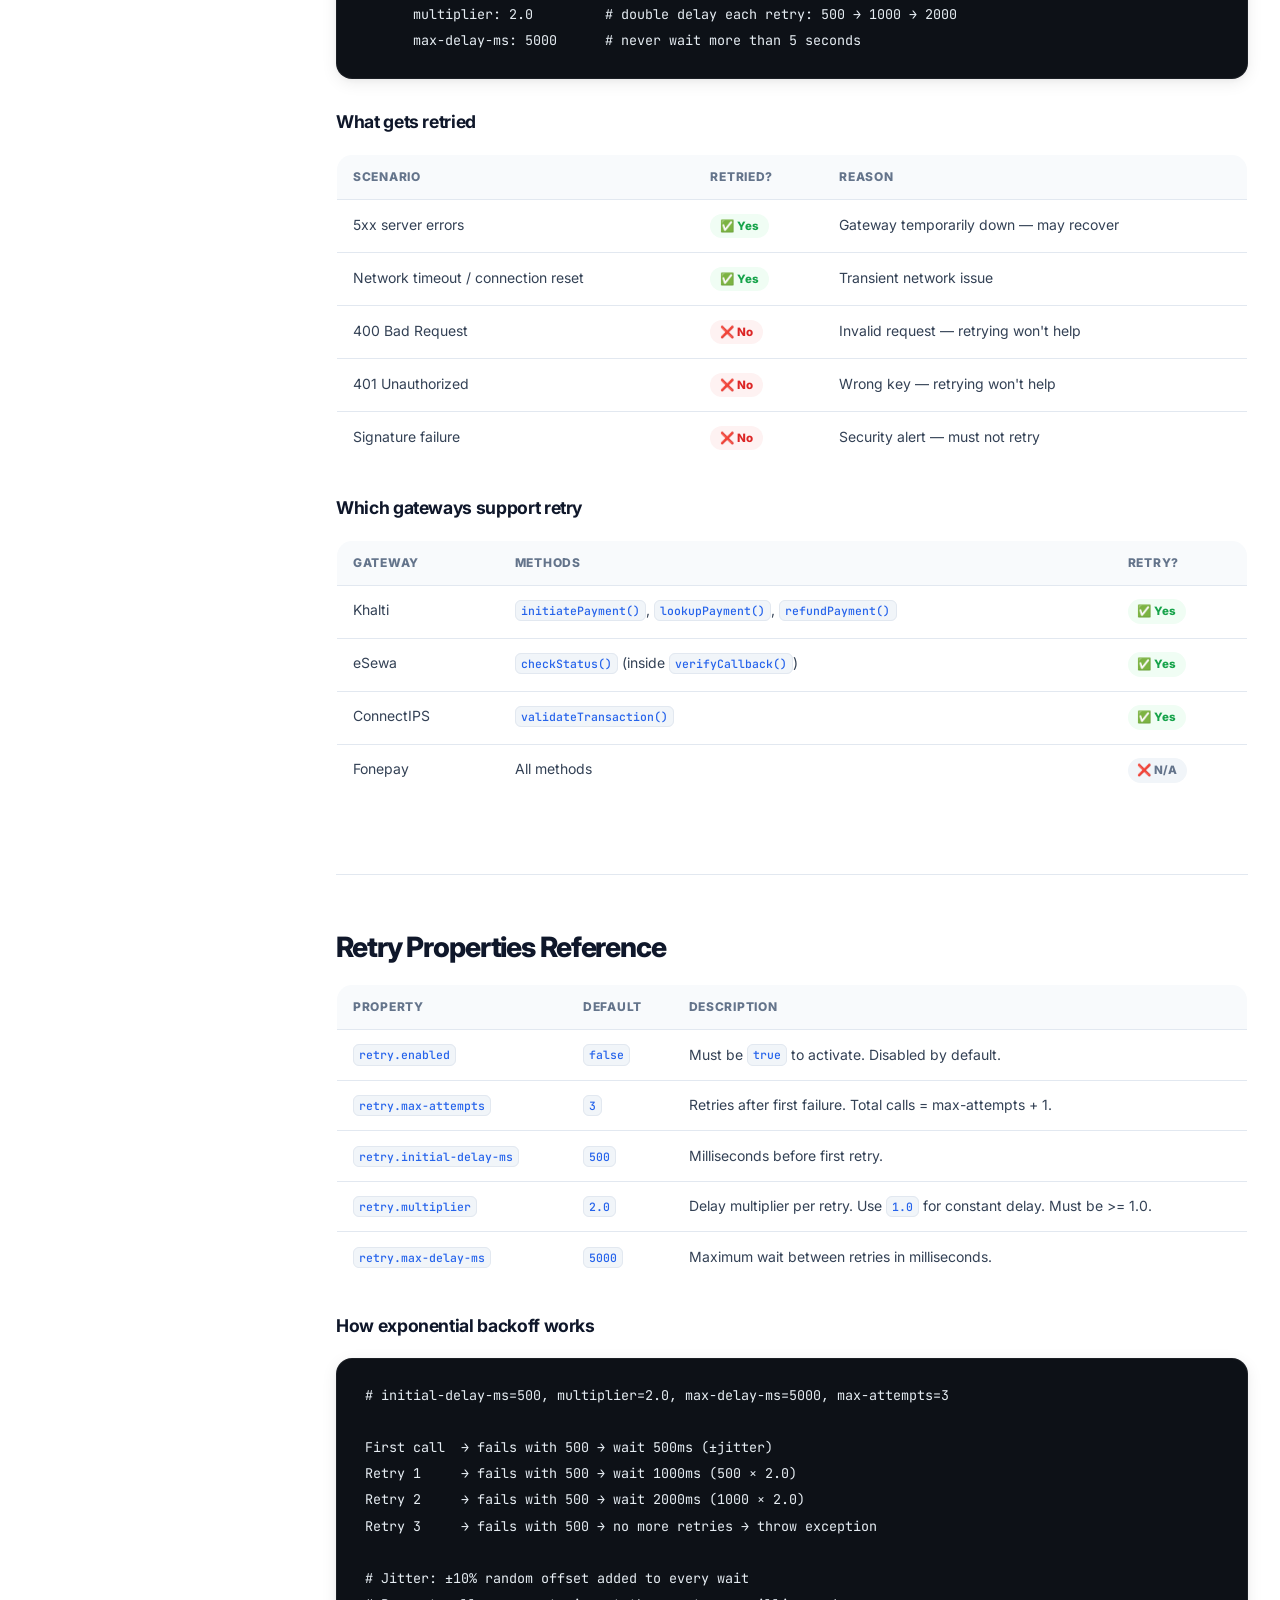
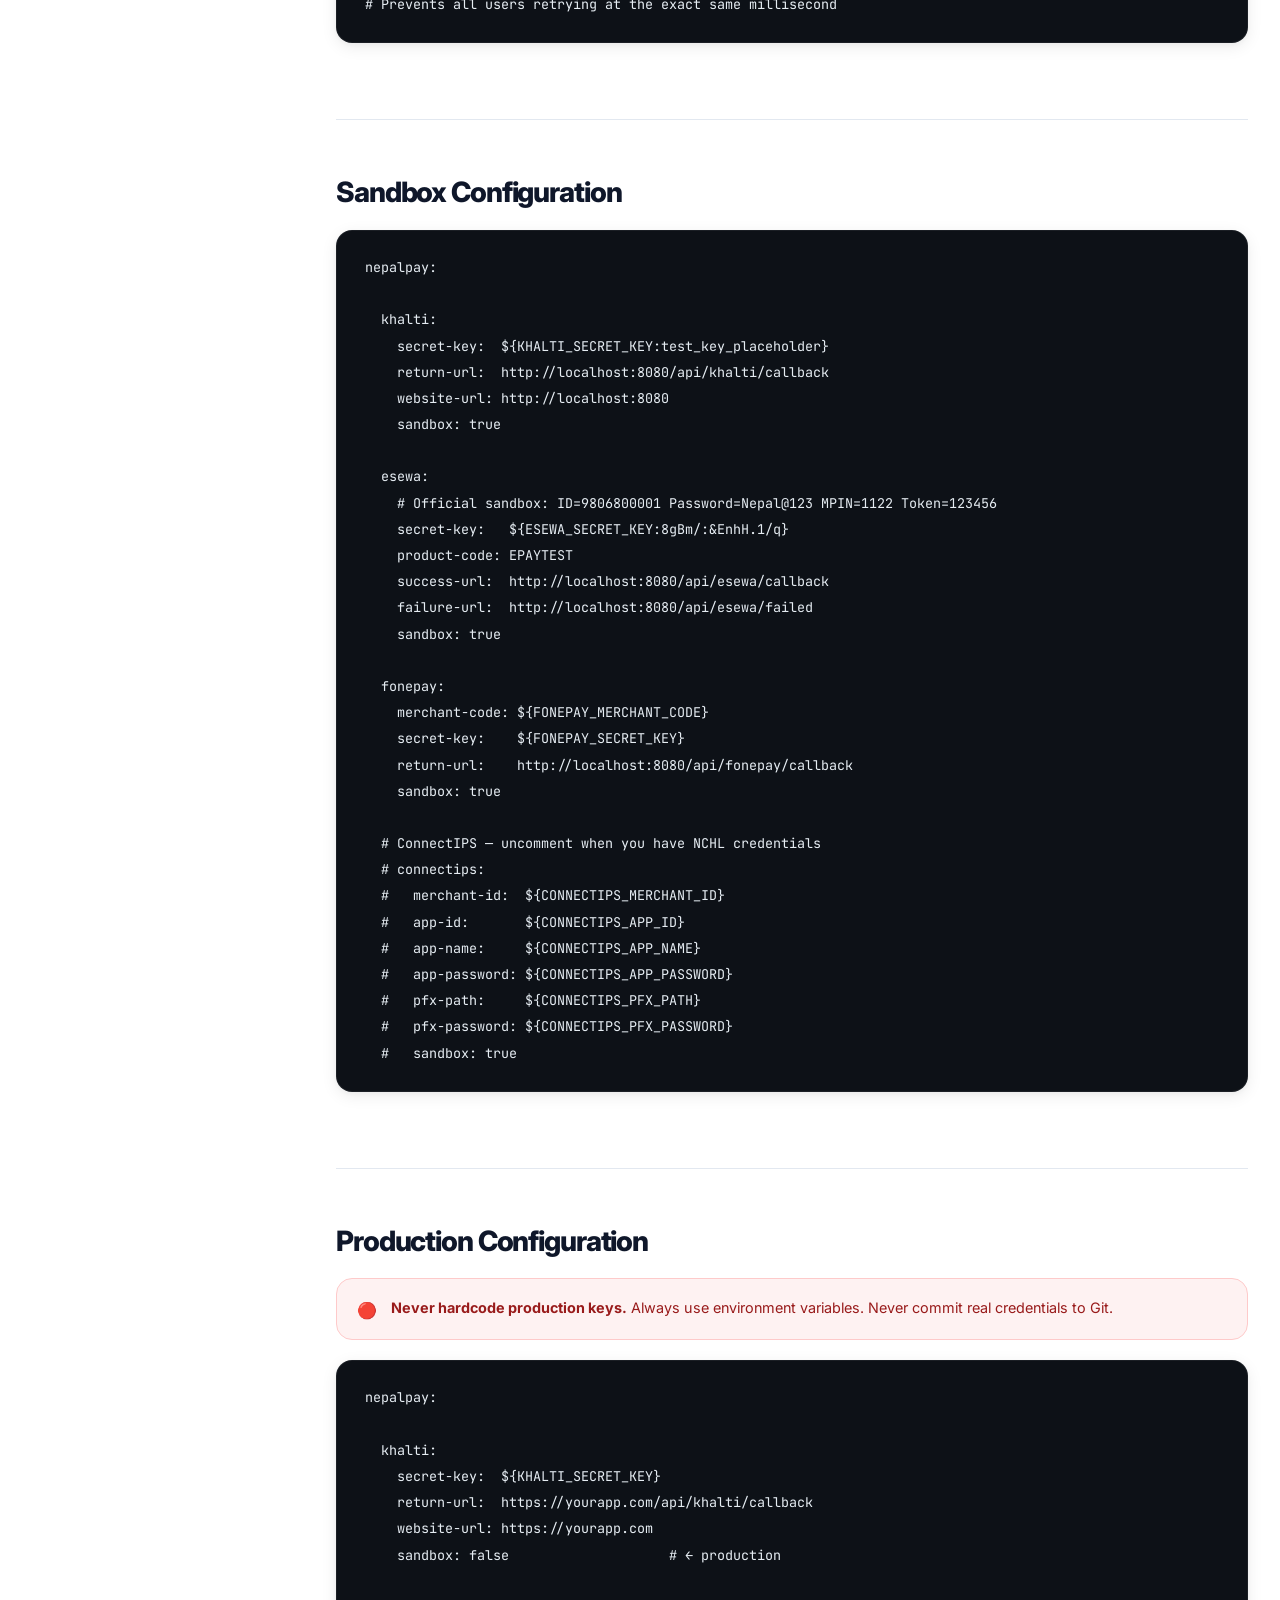
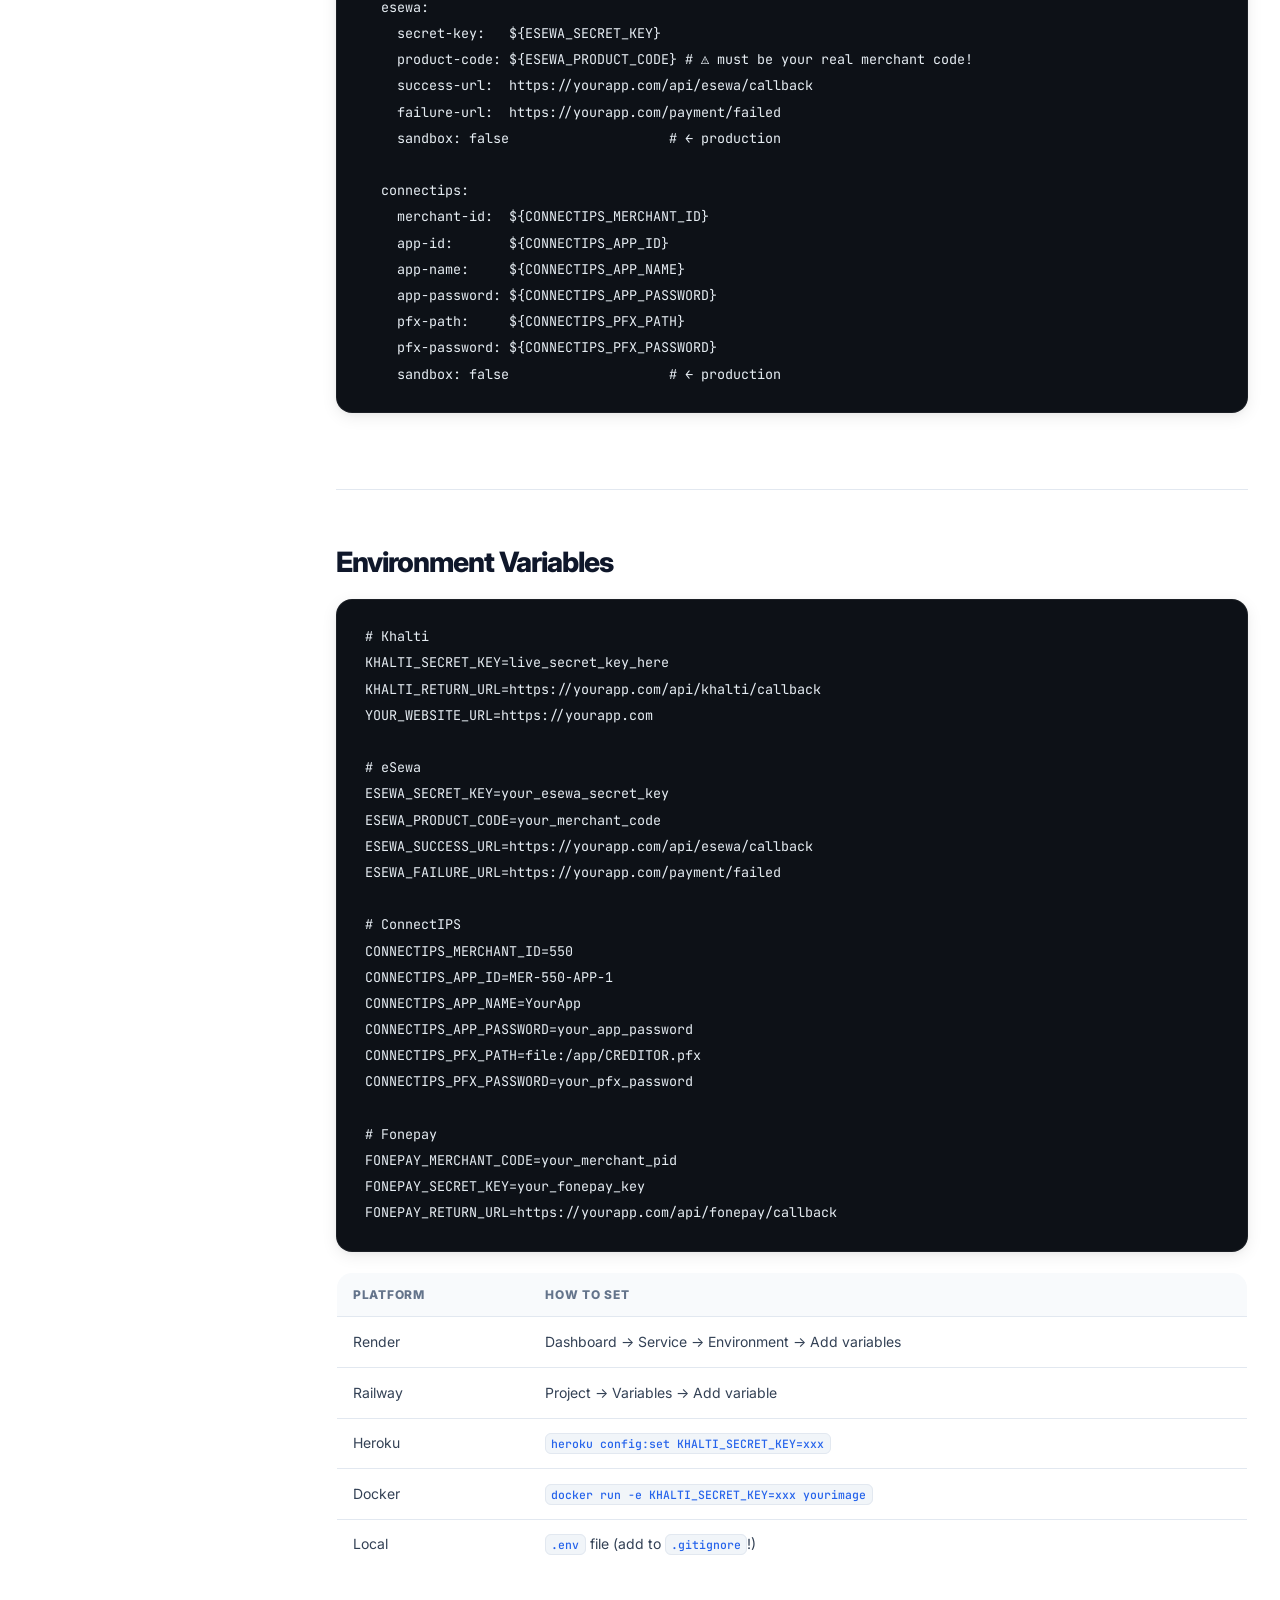
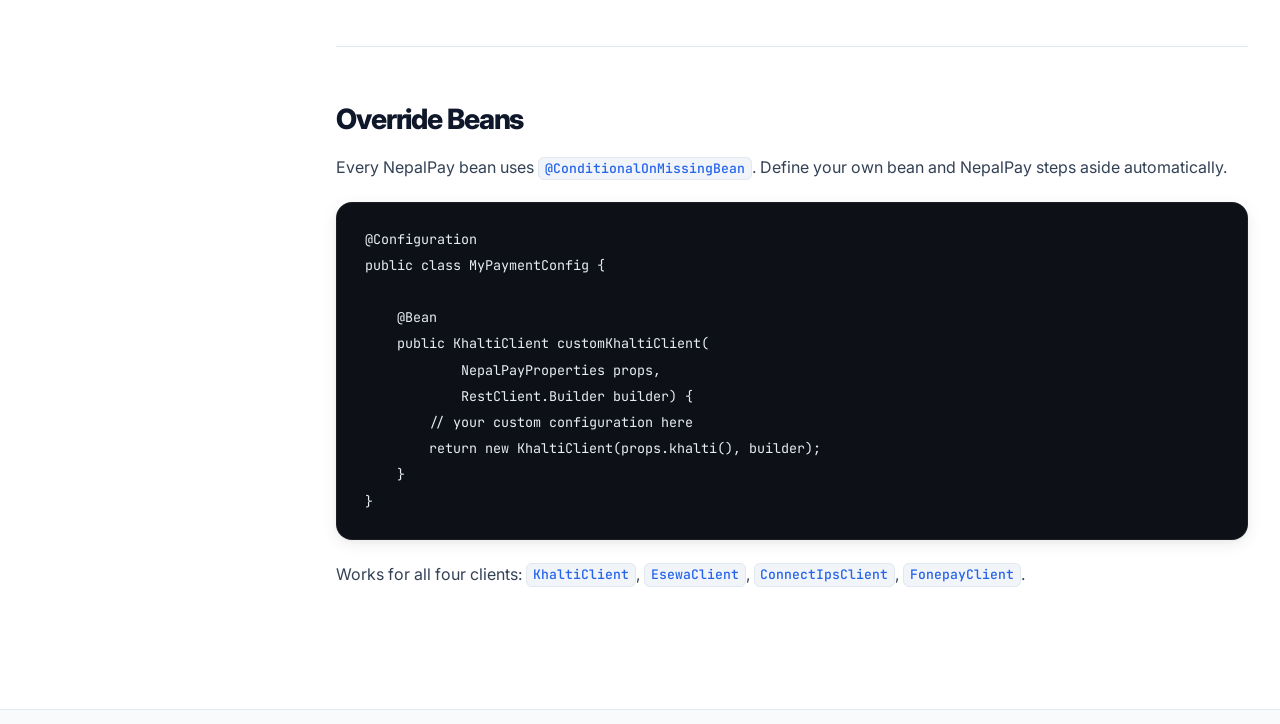
==== commit 1fc551b1: "docs: redesign docs site + update README, CHANGELOG, consumer-demo v0.6.0 - Complete docs/ redesign " ====
--- a/docs/configuration.html
+++ b/docs/configuration.html
@@ -2,290 +2,232 @@
 <html lang="en">
 <head>
     <meta charset="UTF-8">
+    <meta name="viewport" content="width=device-width, initial-scale=1.0">
     <title>Configuration — NepalPay</title>
-    <meta name="viewport" content="width=device-width, initial-scale=1.0">
-    <meta name="description"
-          content="Complete configuration reference for NepalPay Spring Boot Starter — Khalti, eSewa, and ConnectIPS properties.">
     <link rel="stylesheet" href="./css/styles.css">
 </head>
 <body>
 
-<header class="page-header">
-    <nav class="navbar">
-        <a class="brand" href="index.html">🇳🇵 NepalPay</a>
-        <div class="nav-links">
-            <a href="getting-started.html">Getting Started</a>
-            <a href="khalti.html">Khalti</a>
-            <a href="esewa.html">eSewa</a>
-            <a href="connectips.html">ConnectIPS</a>
-            <a href="fonepay.html">Fonepay</a>
-            <a href="configuration.html" class="active">Config</a>
-            <a href="security.html">Security</a>
-            <a href="https://github.com/sujankim/nepal-pay-spring-boot-starter"
-               target="_blank" rel="noopener">GitHub ↗</a>
+<div class="page-hero">
+    <nav class="topnav">
+        <div class="topnav-inner">
+            <a class="nav-brand" href="index.html"><span class="nav-brand-flag">🇳🇵</span> NepalPay</a>
+            <div class="nav-links">
+                <a href="getting-started.html">Getting Started</a>
+                <a href="khalti.html">Khalti</a>
+                <a href="esewa.html">eSewa</a>
+                <a href="connectips.html">ConnectIPS</a>
+                <a href="fonepay.html">Fonepay</a>
+                <a href="configuration.html" class="active">Config</a>
+                <a href="security.html">Security</a>
+            </div>
+            <a class="nav-github" href="https://github.com/sujankim/nepal-pay-spring-boot-starter" target="_blank">GitHub ↗</a>
         </div>
     </nav>
-    <div class="page-title">
-        <h1>Configuration</h1>
-        <p>All nepalpay.* properties, environment variable recommendations,
-            and sandbox vs production setup.</p>
+    <div class="page-header-body">
+        <div class="page-header-left">
+            <h1>Configuration</h1>
+            <p>Complete property reference, environment variables, retry config, and sandbox setup.</p>
+        </div>
     </div>
-</header>
-
-<div class="docs-layout">
+</div>
+
+<div class="docs-wrapper">
     <aside class="sidebar">
-        <nav>
-            <a href="#khalti-props">Khalti Properties</a>
-            <a href="#esewa-props">eSewa Properties</a>
-            <a href="#connectips-props">ConnectIPS Properties</a>
-            <a href="#sandbox-config">Sandbox Config</a>
-            <a href="#production-config">Production Config</a>
-            <a href="#env-vars">Environment Variables</a>
+        <nav class="sidebar-nav">
+            <div class="sidebar-group-label">Properties</div>
+            <a href="#khalti-props">Khalti</a>
+            <a href="#esewa-props">eSewa</a>
+            <a href="#connectips-props">ConnectIPS</a>
+            <a href="#fonepay-props">Fonepay</a>
+            <div class="sidebar-group-label">Retry</div>
+            <a href="#retry">Retry Config</a>
+            <a href="#retry-ref">Retry Reference</a>
+            <div class="sidebar-group-label">Setup</div>
+            <a href="#sandbox">Sandbox Setup</a>
+            <a href="#production">Production Setup</a>
+            <a href="#env-vars">Environment Vars</a>
             <a href="#override">Override Beans</a>
         </nav>
     </aside>
 
     <article class="docs-content">
 
-        <!-- ── Khalti Properties ──────────────────────────────────────── -->
         <section id="khalti-props">
             <h2>Khalti Properties</h2>
-
-            <p>
-                The <code>KhaltiClient</code> bean is created automatically
-                when <code>nepalpay.khalti.secret-key</code> is present in your configuration.
-            </p>
-
-            <table class="table">
-                <tr>
-                    <th>Property</th>
-                    <th>Required</th>
-                    <th>Default</th>
-                    <th>Description</th>
-                </tr>
-                <tr>
-                    <td><code>nepalpay.khalti.secret-key</code></td>
-                    <td>✅</td>
-                    <td>—</td>
-                    <td>
-                        Your Khalti secret key from the merchant dashboard.
-                        Creates <code>KhaltiClient</code> bean when present.
-                    </td>
-                </tr>
-                <tr>
-                    <td><code>nepalpay.khalti.return-url</code></td>
-                    <td>✅</td>
-                    <td>—</td>
-                    <td>
-                        URL Khalti redirects to after payment.
-                        Example: <code>https://yourapp.com/api/payment/khalti/callback</code>
-                    </td>
-                </tr>
-                <tr>
-                    <td><code>nepalpay.khalti.website-url</code></td>
-                    <td>✅</td>
-                    <td>—</td>
-                    <td>
-                        Your merchant website URL.
-                        Example: <code>https://yourapp.com</code>
-                    </td>
-                </tr>
-                <tr>
-                    <td><code>nepalpay.khalti.sandbox</code></td>
-                    <td>No</td>
-                    <td><code>true</code></td>
-                    <td>
-                        <code>true</code> → dev.khalti.com (sandbox)<br>
-                        <code>false</code> → khalti.com (production)
-                    </td>
-                </tr>
-                <tr>
-                    <td><code>nepalpay.khalti.timeout-seconds</code></td>
-                    <td>No</td>
-                    <td><code>10</code></td>
-                    <td>HTTP timeout in seconds for Khalti API calls.</td>
-                </tr>
-            </table>
-        </section>
-
-        <!-- ── eSewa Properties ───────────────────────────────────────── -->
+            <p><code>KhaltiClient</code> is created when <code>nepalpay.khalti.secret-key</code> is present.</p>
+            <div class="table-wrap">
+                <table>
+                    <thead><tr><th>Property</th><th>Required</th><th>Default</th><th>Description</th></tr></thead>
+                    <tbody>
+                    <tr><td><code>secret-key</code></td><td>✅</td><td>—</td><td>Khalti secret key. Creates bean when present.</td></tr>
+                    <tr><td><code>return-url</code></td><td>✅</td><td>—</td><td>URL Khalti redirects to after payment.</td></tr>
+                    <tr><td><code>website-url</code></td><td>✅</td><td>—</td><td>Your merchant website URL.</td></tr>
+                    <tr><td><code>sandbox</code></td><td>—</td><td><code>true</code></td><td><code>true</code> = dev.khalti.com · <code>false</code> = khalti.com</td></tr>
+                    <tr><td><code>timeout-seconds</code></td><td>—</td><td><code>10</code></td><td>HTTP timeout in seconds.</td></tr>
+                    <tr><td><code>retry.*</code></td><td>—</td><td>disabled</td><td>See <a href="#retry">Retry Config →</a></td></tr>
+                    </tbody>
+                </table>
+            </div>
+        </section>
+
         <section id="esewa-props">
             <h2>eSewa Properties</h2>
-
-            <p>
-                The <code>EsewaClient</code> bean is created automatically
-                when <code>nepalpay.esewa.secret-key</code> is present.
-            </p>
-
-            <table class="table">
-                <tr>
-                    <th>Property</th>
-                    <th>Required</th>
-                    <th>Default</th>
-                    <th>Description</th>
-                </tr>
-                <tr>
-                    <td><code>nepalpay.esewa.secret-key</code></td>
-                    <td>✅</td>
-                    <td>—</td>
-                    <td>
-                        eSewa HMAC-SHA256 secret key.
-                        Creates <code>EsewaClient</code> bean when present.
-                        Sandbox value: <code>8gBm/:&amp;EnhH.1/q</code>
-                    </td>
-                </tr>
-                <tr>
-                    <td><code>nepalpay.esewa.product-code</code></td>
-                    <td>✅</td>
-                    <td>—</td>
-                    <td>
-                        eSewa merchant/product code.<br>
-                        Sandbox: <code>EPAYTEST</code><br>
-                        Production: your real merchant code.<br>
-                        <strong>⚠️ Most common cause of sandbox-to-production breakage.</strong>
-                    </td>
-                </tr>
-                <tr>
-                    <td><code>nepalpay.esewa.success-url</code></td>
-                    <td>✅</td>
-                    <td>—</td>
-                    <td>
-                        URL eSewa redirects to on successful payment.
-                        Example: <code>https://yourapp.com/api/payment/esewa/callback</code>
-                    </td>
-                </tr>
-                <tr>
-                    <td><code>nepalpay.esewa.failure-url</code></td>
-                    <td>✅</td>
-                    <td>—</td>
-                    <td>
-                        URL eSewa redirects to on failed or canceled payment.
-                        Example: <code>https://yourapp.com/payment/failed</code>
-                    </td>
-                </tr>
-                <tr>
-                    <td><code>nepalpay.esewa.sandbox</code></td>
-                    <td>No</td>
-                    <td><code>true</code></td>
-                    <td>
-                        <code>true</code> → rc-epay.esewa.com.np (sandbox)<br>
-                        <code>false</code> → epay.esewa.com.np (production)
-                    </td>
-                </tr>
-                <tr>
-                    <td><code>nepalpay.esewa.timeout-seconds</code></td>
-                    <td>No</td>
-                    <td><code>10</code></td>
-                    <td>HTTP timeout in seconds for eSewa status API calls.</td>
-                </tr>
-            </table>
-        </section>
-
-        <!-- ── ConnectIPS Properties ──────────────────────────────────── -->
+            <p><code>EsewaClient</code> is created when <code>nepalpay.esewa.secret-key</code> is present.</p>
+            <div class="table-wrap">
+                <table>
+                    <thead><tr><th>Property</th><th>Required</th><th>Default</th><th>Description</th></tr></thead>
+                    <tbody>
+                    <tr><td><code>secret-key</code></td><td>✅</td><td>—</td><td>HMAC-SHA256 secret key. Sandbox: <code>8gBm/:&amp;EnhH.1/q</code></td></tr>
+                    <tr><td><code>product-code</code></td><td>✅</td><td>—</td><td>Sandbox: <code>EPAYTEST</code> · Production: your merchant code</td></tr>
+                    <tr><td><code>success-url</code></td><td>✅</td><td>—</td><td>Redirect on successful payment.</td></tr>
+                    <tr><td><code>failure-url</code></td><td>✅</td><td>—</td><td>Redirect on failed payment.</td></tr>
+                    <tr><td><code>sandbox</code></td><td>—</td><td><code>true</code></td><td><code>true</code> = sandbox · <code>false</code> = production</td></tr>
+                    <tr><td><code>retry.*</code></td><td>—</td><td>disabled</td><td>Applies to <code>checkStatus()</code>.</td></tr>
+                    </tbody>
+                </table>
+            </div>
+        </section>
+
         <section id="connectips-props">
             <h2>ConnectIPS Properties</h2>
-
-            <div class="callout warning">
-                ⚠️ <strong>Merchant registration required.</strong>
-                ConnectIPS requires registration with NCHL before use.
-                Contact <a href="mailto:connectips@nchl.com.np">connectips@nchl.com.np</a>
-                or your bank to register. You will receive a merchant ID,
-                app credentials, and a CREDITOR.pfx certificate file.
-            </div>
-
-            <table class="table">
-                <tr>
-                    <th>Property</th>
-                    <th>Required</th>
-                    <th>Default</th>
-                    <th>Description</th>
-                </tr>
-                <tr>
-                    <td><code>nepalpay.connectips.merchant-id</code></td>
-                    <td>✅</td>
-                    <td>—</td>
-                    <td>
-                        Integer merchant ID assigned by NCHL.
-                        Example: <code>550</code>
-                    </td>
-                </tr>
-                <tr>
-                    <td><code>nepalpay.connectips.app-id</code></td>
-                    <td>✅</td>
-                    <td>—</td>
-                    <td>
-                        Application ID from NCHL.
-                        Example: <code>MER-550-APP-1</code>
-                    </td>
-                </tr>
-                <tr>
-                    <td><code>nepalpay.connectips.app-name</code></td>
-                    <td>✅</td>
-                    <td>—</td>
-                    <td>
-                        Application name from NCHL.
-                        Example: <code>MyStore</code>
-                    </td>
-                </tr>
-                <tr>
-                    <td><code>nepalpay.connectips.app-password</code></td>
-                    <td>✅</td>
-                    <td>—</td>
-                    <td>
-                        Application password used for HTTP Basic Auth
-                        on the validation API.
-                    </td>
-                </tr>
-                <tr>
-                    <td><code>nepalpay.connectips.pfx-path</code></td>
-                    <td>✅</td>
-                    <td>—</td>
-                    <td>
-                        Path to your CREDITOR.pfx certificate file.<br>
-                        Example: <code>file:/app/CREDITOR.pfx</code><br>
-                        <strong>⚠️ Never commit this file to Git.</strong>
-                    </td>
-                </tr>
-                <tr>
-                    <td><code>nepalpay.connectips.pfx-password</code></td>
-                    <td>✅</td>
-                    <td>—</td>
-                    <td>Password for the CREDITOR.pfx file.</td>
-                </tr>
-                <tr>
-                    <td><code>nepalpay.connectips.sandbox</code></td>
-                    <td>No</td>
-                    <td><code>true</code></td>
-                    <td>
-                        <code>true</code> → uat.connectips.com (UAT)<br>
-                        <code>false</code> → connectips.com (production)
-                    </td>
-                </tr>
-            </table>
-        </section>
-
-        <!-- ── Sandbox Config ─────────────────────────────────────────── -->
-        <section id="sandbox-config">
+            <div class="callout callout-warning">
+                <span class="callout-icon">⚠️</span>
+                <p>Requires NCHL merchant registration. Contact <a href="mailto:connectips@nchl.com.np">connectips@nchl.com.np</a>.</p>
+            </div>
+            <div class="table-wrap">
+                <table>
+                    <thead><tr><th>Property</th><th>Required</th><th>Default</th><th>Description</th></tr></thead>
+                    <tbody>
+                    <tr><td><code>merchant-id</code></td><td>✅</td><td>—</td><td>NCHL integer merchant ID. Creates bean when present.</td></tr>
+                    <tr><td><code>app-id</code></td><td>✅</td><td>—</td><td>Application ID from NCHL.</td></tr>
+                    <tr><td><code>app-name</code></td><td>✅</td><td>—</td><td>Application name from NCHL.</td></tr>
+                    <tr><td><code>app-password</code></td><td>✅</td><td>—</td><td>Used for HTTP Basic Auth on validate API.</td></tr>
+                    <tr><td><code>pfx-path</code></td><td>✅</td><td>—</td><td>Path to CREDITOR.pfx. Example: <code>file:/app/CREDITOR.pfx</code></td></tr>
+                    <tr><td><code>pfx-password</code></td><td>✅</td><td>—</td><td>Password for CREDITOR.pfx file.</td></tr>
+                    <tr><td><code>sandbox</code></td><td>—</td><td><code>true</code></td><td><code>true</code> = uat.connectips.com · <code>false</code> = production</td></tr>
+                    <tr><td><code>retry.*</code></td><td>—</td><td>disabled</td><td>Applies to <code>validateTransaction()</code>.</td></tr>
+                    </tbody>
+                </table>
+            </div>
+        </section>
+
+        <section id="fonepay-props">
+            <h2>Fonepay Properties</h2>
+            <div class="callout callout-info">
+                <span class="callout-icon">ℹ️</span>
+                <p><strong>No retry configuration for Fonepay.</strong> Fonepay uses URL redirect and makes zero server-to-server HTTP calls.</p>
+            </div>
+            <div class="table-wrap">
+                <table>
+                    <thead><tr><th>Property</th><th>Required</th><th>Default</th><th>Description</th></tr></thead>
+                    <tbody>
+                    <tr><td><code>merchant-code</code></td><td>✅</td><td>—</td><td>Your Fonepay PID (merchant code).</td></tr>
+                    <tr><td><code>secret-key</code></td><td>✅</td><td>—</td><td>HMAC-SHA512 secret key. Creates bean when present.</td></tr>
+                    <tr><td><code>return-url</code></td><td>✅</td><td>—</td><td>URL Fonepay redirects to after payment.</td></tr>
+                    <tr><td><code>sandbox</code></td><td>—</td><td><code>true</code></td><td><code>true</code> = dev.fonepay.com · <code>false</code> = fonepay.com</td></tr>
+                    </tbody>
+                </table>
+            </div>
+        </section>
+
+        <section id="retry">
+            <h2>Retry Configuration</h2>
+            <div class="callout callout-info">
+                <span class="callout-icon">ℹ️</span>
+                <p>Retry is <strong>disabled by default</strong>. You must explicitly set <code>enabled: true</code> to activate it per gateway.</p>
+            </div>
+
+            <h3>Example</h3>
+            <pre><code>nepalpay:
+  khalti:
+    secret-key: ${KHALTI_SECRET_KEY}
+    return-url:  ${KHALTI_RETURN_URL}
+    sandbox: true
+    retry:
+      enabled: true           # opt-in — false by default
+      max-attempts: 3         # retries after first failure (4 total calls max)
+      initial-delay-ms: 500   # wait 500ms before first retry
+      multiplier: 2.0         # double delay each retry: 500 → 1000 → 2000
+      max-delay-ms: 5000      # never wait more than 5 seconds</code></pre>
+
+            <h3>What gets retried</h3>
+            <div class="table-wrap">
+                <table>
+                    <thead><tr><th>Scenario</th><th>Retried?</th><th>Reason</th></tr></thead>
+                    <tbody>
+                    <tr><td>5xx server errors</td><td><span class="pill pill-green">✅ Yes</span></td><td>Gateway temporarily down — may recover</td></tr>
+                    <tr><td>Network timeout / connection reset</td><td><span class="pill pill-green">✅ Yes</span></td><td>Transient network issue</td></tr>
+                    <tr><td>400 Bad Request</td><td><span class="pill pill-red">❌ No</span></td><td>Invalid request — retrying won't help</td></tr>
+                    <tr><td>401 Unauthorized</td><td><span class="pill pill-red">❌ No</span></td><td>Wrong key — retrying won't help</td></tr>
+                    <tr><td>Signature failure</td><td><span class="pill pill-red">❌ No</span></td><td>Security alert — must not retry</td></tr>
+                    </tbody>
+                </table>
+            </div>
+
+            <h3>Which gateways support retry</h3>
+            <div class="table-wrap">
+                <table>
+                    <thead><tr><th>Gateway</th><th>Methods</th><th>Retry?</th></tr></thead>
+                    <tbody>
+                    <tr><td>Khalti</td><td><code>initiatePayment()</code>, <code>lookupPayment()</code>, <code>refundPayment()</code></td><td><span class="pill pill-green">✅ Yes</span></td></tr>
+                    <tr><td>eSewa</td><td><code>checkStatus()</code> (inside <code>verifyCallback()</code>)</td><td><span class="pill pill-green">✅ Yes</span></td></tr>
+                    <tr><td>ConnectIPS</td><td><code>validateTransaction()</code></td><td><span class="pill pill-green">✅ Yes</span></td></tr>
+                    <tr><td>Fonepay</td><td>All methods</td><td><span class="pill pill-gray">❌ N/A</span></td></tr>
+                    </tbody>
+                </table>
+            </div>
+        </section>
+
+        <section id="retry-ref">
+            <h2>Retry Properties Reference</h2>
+            <div class="table-wrap">
+                <table>
+                    <thead><tr><th>Property</th><th>Default</th><th>Description</th></tr></thead>
+                    <tbody>
+                    <tr><td><code>retry.enabled</code></td><td><code>false</code></td><td>Must be <code>true</code> to activate. Disabled by default.</td></tr>
+                    <tr><td><code>retry.max-attempts</code></td><td><code>3</code></td><td>Retries after first failure. Total calls = max-attempts + 1.</td></tr>
+                    <tr><td><code>retry.initial-delay-ms</code></td><td><code>500</code></td><td>Milliseconds before first retry.</td></tr>
+                    <tr><td><code>retry.multiplier</code></td><td><code>2.0</code></td><td>Delay multiplier per retry. Use <code>1.0</code> for constant delay. Must be >= 1.0.</td></tr>
+                    <tr><td><code>retry.max-delay-ms</code></td><td><code>5000</code></td><td>Maximum wait between retries in milliseconds.</td></tr>
+                    </tbody>
+                </table>
+            </div>
+
+            <h3>How exponential backoff works</h3>
+            <pre><code># initial-delay-ms=500, multiplier=2.0, max-delay-ms=5000, max-attempts=3
+
+First call  → fails with 500 → wait 500ms (±jitter)
+Retry 1     → fails with 500 → wait 1000ms (500 × 2.0)
+Retry 2     → fails with 500 → wait 2000ms (1000 × 2.0)
+Retry 3     → fails with 500 → no more retries → throw exception
+
+# Jitter: ±10% random offset added to every wait
+# Prevents all users retrying at the exact same millisecond</code></pre>
+        </section>
+
+        <section id="sandbox">
             <h2>Sandbox Configuration</h2>
-
-            <p>Use this for local development. Safe to commit (no production keys).</p>
-
             <pre><code>nepalpay:
 
   khalti:
-    # Get test key from: https://test-admin.khalti.com
-    secret-key:  ${KHALTI_SECRET_KEY:test_secret_key_placeholder}
-    return-url:  http://localhost:8080/api/payment/khalti/callback
+    secret-key:  ${KHALTI_SECRET_KEY:test_key_placeholder}
+    return-url:  http://localhost:8080/api/khalti/callback
     website-url: http://localhost:8080
     sandbox: true
 
   esewa:
-    # Official eSewa sandbox credentials
-    # ID: 9806800001  Password: Nepal@123  MPIN: 1122  Token: 123456
+    # Official sandbox: ID=9806800001 Password=Nepal@123 MPIN=1122 Token=123456
     secret-key:   ${ESEWA_SECRET_KEY:8gBm/:&EnhH.1/q}
     product-code: EPAYTEST
-    success-url:  http://localhost:8080/api/payment/esewa/callback
-    failure-url:  http://localhost:4200/payment/failed
+    success-url:  http://localhost:8080/api/esewa/callback
+    failure-url:  http://localhost:8080/api/esewa/failed
+    sandbox: true
+
+  fonepay:
+    merchant-code: ${FONEPAY_MERCHANT_CODE}
+    secret-key:    ${FONEPAY_SECRET_KEY}
+    return-url:    http://localhost:8080/api/fonepay/callback
     sandbox: true
 
   # ConnectIPS — uncomment when you have NCHL credentials
@@ -299,145 +241,106 @@
   #   sandbox: true</code></pre>
         </section>
 
-        <!-- ── Production Config ──────────────────────────────────────── -->
-        <section id="production-config">
+        <section id="production">
             <h2>Production Configuration</h2>
-
-            <div class="callout danger">
-                🔴 <strong>Never hardcode production keys.</strong>
-                Always use environment variables.
-                Never commit real credentials to Git.
-            </div>
-
+            <div class="callout callout-danger">
+                <span class="callout-icon">🔴</span>
+                <p><strong>Never hardcode production keys.</strong> Always use environment variables. Never commit real credentials to Git.</p>
+            </div>
             <pre><code>nepalpay:
 
   khalti:
     secret-key:  ${KHALTI_SECRET_KEY}
-    return-url:  https://yourapp.com/api/payment/khalti/callback
+    return-url:  https://yourapp.com/api/khalti/callback
     website-url: https://yourapp.com
-    sandbox: false                          # ← production!
+    sandbox: false                    # ← production
 
   esewa:
     secret-key:   ${ESEWA_SECRET_KEY}
-    product-code: ${ESEWA_PRODUCT_CODE}     # ⚠️ must be your real merchant code!
-    success-url:  https://yourapp.com/api/payment/esewa/callback
+    product-code: ${ESEWA_PRODUCT_CODE} # ⚠️ must be your real merchant code!
+    success-url:  https://yourapp.com/api/esewa/callback
     failure-url:  https://yourapp.com/payment/failed
-    sandbox: false                          # ← production!
+    sandbox: false                    # ← production
 
   connectips:
     merchant-id:  ${CONNECTIPS_MERCHANT_ID}
     app-id:       ${CONNECTIPS_APP_ID}
     app-name:     ${CONNECTIPS_APP_NAME}
     app-password: ${CONNECTIPS_APP_PASSWORD}
-    pfx-path:     ${CONNECTIPS_PFX_PATH}    # e.g. file:/app/CREDITOR.pfx
+    pfx-path:     ${CONNECTIPS_PFX_PATH}
     pfx-password: ${CONNECTIPS_PFX_PASSWORD}
-    sandbox: false                          # ← production!</code></pre>
-        </section>
-
-        <!-- ── Environment Variables ──────────────────────────────────── -->
+    sandbox: false                    # ← production</code></pre>
+        </section>
+
         <section id="env-vars">
             <h2>Environment Variables</h2>
-
-            <p>
-                Set these in your deployment environment.
-                Never put real values in <code>application.yml</code>
-                or commit them to version control.
-            </p>
-
-            <pre><code># ── Khalti ─────────────────────────────────────────────
-KHALTI_SECRET_KEY=live_secret_key_your_key_here
-KHALTI_RETURN_URL=https://yourapp.com/api/payment/khalti/callback
+            <pre><code># Khalti
+KHALTI_SECRET_KEY=live_secret_key_here
+KHALTI_RETURN_URL=https://yourapp.com/api/khalti/callback
 YOUR_WEBSITE_URL=https://yourapp.com
 
-# ── eSewa ───────────────────────────────────────────────
+# eSewa
 ESEWA_SECRET_KEY=your_esewa_secret_key
 ESEWA_PRODUCT_CODE=your_merchant_code
-ESEWA_SUCCESS_URL=https://yourapp.com/api/payment/esewa/callback
+ESEWA_SUCCESS_URL=https://yourapp.com/api/esewa/callback
 ESEWA_FAILURE_URL=https://yourapp.com/payment/failed
 
-# ── ConnectIPS ──────────────────────────────────────────
+# ConnectIPS
 CONNECTIPS_MERCHANT_ID=550
 CONNECTIPS_APP_ID=MER-550-APP-1
-CONNECTIPS_APP_NAME=YourAppName
+CONNECTIPS_APP_NAME=YourApp
 CONNECTIPS_APP_PASSWORD=your_app_password
 CONNECTIPS_PFX_PATH=file:/app/CREDITOR.pfx
-CONNECTIPS_PFX_PASSWORD=your_pfx_password</code></pre>
-
-            <h3>Platform-specific setup</h3>
-
-            <table class="table">
-                <tr>
-                    <th>Platform</th>
-                    <th>How to set environment variables</th>
-                </tr>
-                <tr>
-                    <td>Render</td>
-                    <td>Dashboard → Your Service → Environment → Add variables</td>
-                </tr>
-                <tr>
-                    <td>Railway</td>
-                    <td>Project → Variables → Add variable</td>
-                </tr>
-                <tr>
-                    <td>Heroku</td>
-                    <td><code>heroku config:set KHALTI_SECRET_KEY=xxx</code></td>
-                </tr>
-                <tr>
-                    <td>Docker</td>
-                    <td><code>docker run -e KHALTI_SECRET_KEY=xxx yourimage</code></td>
-                </tr>
-                <tr>
-                    <td>Local dev</td>
-                    <td>
-                        <code>.env</code> file (add to <code>.gitignore</code>!)
-                        or IntelliJ → Run Configuration → Environment variables
-                    </td>
-                </tr>
-            </table>
-        </section>
-
-        <!-- ── Override Beans ─────────────────────────────────────────── -->
+CONNECTIPS_PFX_PASSWORD=your_pfx_password
+
+# Fonepay
+FONEPAY_MERCHANT_CODE=your_merchant_pid
+FONEPAY_SECRET_KEY=your_fonepay_key
+FONEPAY_RETURN_URL=https://yourapp.com/api/fonepay/callback</code></pre>
+
+            <div class="table-wrap">
+                <table>
+                    <thead><tr><th>Platform</th><th>How to set</th></tr></thead>
+                    <tbody>
+                    <tr><td>Render</td><td>Dashboard → Service → Environment → Add variables</td></tr>
+                    <tr><td>Railway</td><td>Project → Variables → Add variable</td></tr>
+                    <tr><td>Heroku</td><td><code>heroku config:set KHALTI_SECRET_KEY=xxx</code></td></tr>
+                    <tr><td>Docker</td><td><code>docker run -e KHALTI_SECRET_KEY=xxx yourimage</code></td></tr>
+                    <tr><td>Local</td><td><code>.env</code> file (add to <code>.gitignore</code>!)</td></tr>
+                    </tbody>
+                </table>
+            </div>
+        </section>
+
         <section id="override">
             <h2>Override Beans</h2>
-
-            <p>
-                Every NepalPay bean uses <code>@ConditionalOnMissingBean</code>.
-                If you define your own bean of the same type, NepalPay's
-                auto-configured bean is skipped entirely.
-            </p>
-
+            <p>Every NepalPay bean uses <code>@ConditionalOnMissingBean</code>. Define your own bean and NepalPay steps aside automatically.</p>
             <pre><code>@Configuration
 public class MyPaymentConfig {
 
-    // Defining this bean means NepalPay's KhaltiClient is NOT created.
-    // Useful when you need custom configuration, logging, or proxying.
     @Bean
     public KhaltiClient customKhaltiClient(
             NepalPayProperties props,
             RestClient.Builder builder) {
+        // your custom configuration here
         return new KhaltiClient(props.khalti(), builder);
     }
 }</code></pre>
-
-            <p>
-                This pattern also works for <code>EsewaClient</code>
-                and <code>ConnectIpsClient</code>.
-            </p>
+            <p>Works for all four clients: <code>KhaltiClient</code>, <code>EsewaClient</code>, <code>ConnectIpsClient</code>, <code>FonepayClient</code>.</p>
         </section>
 
     </article>
 </div>
 
 <footer class="footer">
-    <p>
-        NepalPay Spring Boot Starter · MIT License ·
-        <a href="https://github.com/sujankim/nepal-pay-spring-boot-starter"
-           target="_blank" rel="noopener">GitHub</a>
-        ·
-        <a href="https://sujanlamichhane.com.np"
-           target="_blank" rel="noopener">Sujan Lamichhane</a>
-    </p>
+    <div class="footer-inner">
+        <div class="footer-brand">🇳🇵 NepalPay</div>
+        <div class="footer-links">
+            <a href="index.html">Home</a>
+            <a href="https://github.com/sujankim/nepal-pay-spring-boot-starter" target="_blank">GitHub</a>
+        </div>
+        <p class="footer-copy">MIT License</p>
+    </div>
 </footer>
-
 </body>
 </html>
--- a/docs/css/styles.css
+++ b/docs/css/styles.css
@@ -1,81 +1,135 @@
 /* ═══════════════════════════════════════════════════
-   NepalPay Docs — styles.css
+   NepalPay Docs — styles.css  (v2 complete redesign)
    ═══════════════════════════════════════════════════ */
 
-/* ── Variables ──────────────────────────────────────── */
+/* ── Google Fonts ────────────────────────────────── */
+@import url('https://fonts.googleapis.com/css2?family=Inter:wght@300;400;500;600;700;800;900&family=JetBrains+Mono:wght@400;500;600&display=swap');
+
+/* ── Design Tokens ───────────────────────────────── */
 :root {
-    --bg-dark:     #060b18;
-    --bg-dark2:    #0d1526;
-    --bg-dark3:    #0a1220;
-    --primary:     #3b82f6;
-    --primary-dk:  #2563eb;
-    --green:       #10b981;
-    --red:         #ef4444;
-    --yellow:      #f59e0b;
-    --border:      #e5e7eb;
-    --border-dark: rgba(255,255,255,0.08);
-    --text:        #0f172a;
-    --text-body:   #334155;
-    --muted:       #64748b;
-    --white:       #ffffff;
-    --code-bg:     #020617;
-    --code-text:   #e2e8f0;
-    --card-bg:     #ffffff;
-    --surface:     #f8fafc;
-}
-
-/* ── Reset ──────────────────────────────────────────── */
+    /* Brand */
+    --brand:          #3b82f6;
+    --brand-dark:     #2563eb;
+    --brand-light:    #60a5fa;
+    --brand-faint:    rgba(59,130,246,0.08);
+    --brand-border:   rgba(59,130,246,0.25);
+
+    /* Accent */
+    --green:          #10b981;
+    --green-bg:       #f0fdf4;
+    --green-border:   #bbf7d0;
+    --red:            #ef4444;
+    --red-bg:         #fef2f2;
+    --red-border:     #fecaca;
+    --yellow:         #f59e0b;
+    --yellow-bg:      #fffbeb;
+    --yellow-border:  #fde68a;
+    --purple:         #8b5cf6;
+
+    /* Surface */
+    --bg:             #ffffff;
+    --bg-2:           #f8fafc;
+    --bg-3:           #f1f5f9;
+    --surface:        #ffffff;
+    --border:         #e2e8f0;
+    --border-2:       #cbd5e1;
+
+    /* Text */
+    --text:           #0f172a;
+    --text-2:         #334155;
+    --text-3:         #64748b;
+    --text-4:         #94a3b8;
+
+    /* Hero dark */
+    --hero-bg:        #060c1b;
+    --hero-bg-2:      #0d1526;
+
+    /* Code */
+    --code-bg:        #0d1117;
+    --code-text:      #e6edf3;
+    --code-inline-bg: #f1f5f9;
+    --code-inline-text: #0f172a;
+    --code-border:    rgba(255,255,255,0.06);
+
+    /* Nav */
+    --nav-height:     64px;
+
+    /* Radius */
+    --r-sm:   6px;
+    --r-md:   10px;
+    --r-lg:   16px;
+    --r-xl:   20px;
+    --r-full: 9999px;
+
+    /* Shadow */
+    --shadow-sm: 0 1px 3px rgba(0,0,0,0.06), 0 1px 2px rgba(0,0,0,0.04);
+    --shadow-md: 0 4px 16px rgba(0,0,0,0.08), 0 2px 6px rgba(0,0,0,0.04);
+    --shadow-lg: 0 12px 40px rgba(0,0,0,0.1), 0 4px 12px rgba(0,0,0,0.06);
+}
+
+/* ── Reset ───────────────────────────────────────── */
 *, *::before, *::after {
     box-sizing: border-box;
     margin: 0;
     padding: 0;
 }
 
-html { scroll-behavior: smooth; }
+html {
+    scroll-behavior: smooth;
+    scroll-padding-top: calc(var(--nav-height) + 24px);
+    font-size: 16px;
+    -webkit-font-smoothing: antialiased;
+    -moz-osx-font-smoothing: grayscale;
+}
 
 body {
-    font-family: Inter, ui-sans-serif, system-ui, sans-serif;
-    background: var(--surface);
+    font-family: 'Inter', system-ui, sans-serif;
+    background: var(--bg);
     color: var(--text);
     line-height: 1.65;
-    font-size: 1rem;
 }
 
 a {
-    color: var(--primary);
+    color: var(--brand);
     text-decoration: none;
-}
-
-a:hover { text-decoration: underline; }
-
-/* ── Typography ─────────────────────────────────────── */
-h1, h2, h3, h4 {
-    font-weight: 800;
-    letter-spacing: -0.03em;
-    line-height: 1.2;
-}
-
-/* ── Code ───────────────────────────────────────────── */
+    transition: color 0.15s;
+}
+
+a:hover { color: var(--brand-dark); }
+
+img { max-width: 100%; }
+
+/* ── Typography ──────────────────────────────────── */
+h1 { font-size: clamp(2rem, 5vw, 3.5rem); font-weight: 900; letter-spacing: -0.05em; line-height: 1.1; }
+h2 { font-size: 1.75rem; font-weight: 800; letter-spacing: -0.04em; line-height: 1.2; }
+h3 { font-size: 1.1rem; font-weight: 700; letter-spacing: -0.02em; line-height: 1.3; }
+h4 { font-size: 0.9rem; font-weight: 700; letter-spacing: 0.02em; text-transform: uppercase; color: var(--text-3); }
+
+/* ── Inline Code ──────────────────────────────────── */
 code {
-    font-family: "JetBrains Mono", "Fira Code", Consolas, monospace;
-    font-size: 0.875em;
-    background: #f1f5f9;
-    color: #0f172a;
-    padding: 0.15em 0.4em;
-    border-radius: 5px;
-    border: 1px solid #e2e8f0;
-}
-
+    font-family: 'JetBrains Mono', 'Fira Code', Consolas, monospace;
+    font-size: 0.82em;
+    background: var(--code-inline-bg);
+    color: var(--brand-dark);
+    padding: 0.18em 0.45em;
+    border-radius: var(--r-sm);
+    border: 1px solid var(--border);
+    font-weight: 500;
+}
+
+/* ── Code Blocks ─────────────────────────────────── */
 pre {
+    position: relative;
     background: var(--code-bg);
     color: var(--code-text);
-    padding: 1.35rem 1.5rem;
-    border-radius: 14px;
+    padding: 1.5rem 1.75rem;
+    border-radius: var(--r-lg);
     overflow-x: auto;
-    font-size: 0.875rem;
-    line-height: 1.75;
-    margin: 1rem 0;
-    border: 1px solid rgba(255,255,255,0.05);
+    font-size: 0.84rem;
+    line-height: 1.8;
+    margin: 1.25rem 0;
+    border: 1px solid var(--code-border);
+    box-shadow: var(--shadow-md);
 }
 
 pre code {
@@ -84,207 +138,368 @@
     padding: 0;
     font-size: inherit;
     color: inherit;
-}
-
-/* ── Navbar ─────────────────────────────────────────── */
-.navbar {
-    max-width: 1200px;
+    font-weight: 400;
+}
+
+/* ── Code Syntax Colors ──────────────────────────── */
+.token-comment  { color: #6e7681; }
+.token-string   { color: #a5d6ff; }
+.token-keyword  { color: #ff7b72; }
+.token-number   { color: #79c0ff; }
+.token-class    { color: #ffa657; }
+
+/* ── Scrollbar ────────────────────────────────────── */
+::-webkit-scrollbar { width: 6px; height: 6px; }
+::-webkit-scrollbar-track { background: transparent; }
+::-webkit-scrollbar-thumb { background: var(--border-2); border-radius: var(--r-full); }
+::-webkit-scrollbar-thumb:hover { background: var(--text-4); }
+
+/* ════════════════════════════════════════════════════
+   STICKY TOP NAVBAR
+   ════════════════════════════════════════════════════ */
+.topnav {
+    position: sticky;
+    top: 0;
+    z-index: 100;
+    height: var(--nav-height);
+    background: rgba(255,255,255,0.92);
+    backdrop-filter: blur(12px);
+    -webkit-backdrop-filter: blur(12px);
+    border-bottom: 1px solid var(--border);
+}
+
+.topnav-inner {
+    max-width: 1280px;
     margin: 0 auto;
-    padding: 1.1rem 2rem;
-    display: flex;
-    align-items: center;
-    justify-content: space-between;
-    gap: 1rem;
-}
-
-.brand {
+    padding: 0 2rem;
+    height: 100%;
+    display: flex;
+    align-items: center;
+    gap: 2rem;
+}
+
+.nav-brand {
     font-weight: 900;
-    font-size: 1.2rem;
-    color: var(--white);
+    font-size: 1.1rem;
+    color: var(--text);
+    white-space: nowrap;
+    display: flex;
+    align-items: center;
+    gap: 0.5rem;
     letter-spacing: -0.03em;
+}
+
+.nav-brand:hover { color: var(--text); }
+
+.nav-brand-flag { font-size: 1.25rem; }
+
+.nav-links {
+    display: flex;
+    align-items: center;
+    gap: 0.25rem;
+    flex: 1;
+    flex-wrap: nowrap;
+    overflow-x: auto;
+    scrollbar-width: none;
+}
+
+.nav-links::-webkit-scrollbar { display: none; }
+
+.nav-links a {
+    color: var(--text-3);
+    font-size: 0.875rem;
+    font-weight: 600;
+    padding: 0.4rem 0.75rem;
+    border-radius: var(--r-md);
     white-space: nowrap;
-    text-decoration: none;
-}
-
-.brand:hover { text-decoration: none; }
-
-.nav-links {
-    display: flex;
-    align-items: center;
-    gap: 0.25rem;
-    flex-wrap: wrap;
-}
-
-.nav-links a {
-    color: rgba(255,255,255,0.65);
-    font-weight: 600;
-    font-size: 0.9rem;
-    padding: 0.35rem 0.65rem;
-    border-radius: 8px;
     transition: color 0.15s, background 0.15s;
-    text-decoration: none;
-}
-
-.nav-links a:hover,
+}
+
+.nav-links a:hover {
+    color: var(--text);
+    background: var(--bg-3);
+}
+
 .nav-links a.active {
-    color: var(--white);
-    background: rgba(255,255,255,0.1);
-    text-decoration: none;
-}
-
-/* ── Hero ───────────────────────────────────────────── */
+    color: var(--brand);
+    background: var(--brand-faint);
+}
+
+.nav-github {
+    margin-left: auto;
+    display: flex;
+    align-items: center;
+    gap: 0.5rem;
+    padding: 0.45rem 1rem;
+    background: var(--text);
+    color: white !important;
+    border-radius: var(--r-md);
+    font-size: 0.82rem;
+    font-weight: 700;
+    white-space: nowrap;
+    transition: background 0.15s, transform 0.15s;
+}
+
+.nav-github:hover {
+    background: #1e293b;
+    color: white !important;
+    transform: translateY(-1px);
+}
+
+/* ════════════════════════════════════════════════════
+   HERO SECTION
+   ════════════════════════════════════════════════════ */
 .hero {
     background:
-            radial-gradient(ellipse at top left,
-            rgba(59,130,246,0.5) 0%, transparent 45%),
-            radial-gradient(ellipse at bottom right,
-            rgba(16,185,129,0.3) 0%, transparent 35%),
-            linear-gradient(160deg, #060b18, #0d1526 60%, #0c1a2e);
-    color: var(--white);
-    padding-bottom: 5rem;
-}
-
-.hero-content {
-    max-width: 900px;
+            radial-gradient(ellipse 80% 60% at 20% -10%,
+            rgba(59,130,246,0.35) 0%, transparent 50%),
+            radial-gradient(ellipse 60% 50% at 80% 110%,
+            rgba(16,185,129,0.2) 0%, transparent 50%),
+            radial-gradient(ellipse 40% 40% at 90% 20%,
+            rgba(139,92,246,0.15) 0%, transparent 40%),
+            linear-gradient(175deg, #060c1b 0%, #0d1526 50%, #0a1b35 100%);
+    color: white;
+    overflow: hidden;
+}
+
+/* Dark navbar override on hero pages */
+.hero .topnav {
+    background: rgba(6,12,27,0.85);
+    border-bottom-color: rgba(255,255,255,0.06);
+}
+
+.hero .nav-brand { color: white; }
+
+.hero .nav-links a {
+    color: rgba(255,255,255,0.55);
+}
+
+.hero .nav-links a:hover {
+    color: white;
+    background: rgba(255,255,255,0.08);
+}
+
+.hero .nav-links a.active {
+    color: #93c5fd;
+    background: rgba(59,130,246,0.15);
+}
+
+.hero-body {
+    max-width: 1000px;
     margin: 0 auto;
-    padding: 5rem 2rem 4rem;
+    padding: 7rem 2rem 6rem;
     text-align: center;
 }
 
-.badge {
-    display: inline-block;
+.hero-eyebrow {
+    display: inline-flex;
+    align-items: center;
+    gap: 0.5rem;
     padding: 0.4rem 1rem;
-    border: 1px solid rgba(255,255,255,0.15);
     background: rgba(255,255,255,0.07);
-    border-radius: 999px;
-    font-size: 0.82rem;
+    border: 1px solid rgba(255,255,255,0.12);
+    border-radius: var(--r-full);
+    font-size: 0.8rem;
     font-weight: 700;
     color: #93c5fd;
+    letter-spacing: 0.04em;
+    margin-bottom: 2rem;
+}
+
+.hero-eyebrow-dot {
+    width: 6px;
+    height: 6px;
+    border-radius: 50%;
+    background: var(--green);
+    animation: pulse 2s infinite;
+}
+
+@keyframes pulse {
+    0%, 100% { opacity: 1; transform: scale(1); }
+    50% { opacity: 0.6; transform: scale(0.85); }
+}
+
+.hero h1 {
+    color: white;
     margin-bottom: 1.5rem;
-    letter-spacing: 0.02em;
-}
-
-.hero h1 {
-    font-size: clamp(2.8rem, 8vw, 5.5rem);
-    line-height: 1.0;
-    letter-spacing: -0.06em;
-    margin-bottom: 1.25rem;
-}
-
-.hero-subtitle {
+    font-size: clamp(2.5rem, 7vw, 5rem);
+}
+
+.hero h1 .accent {
+    background: linear-gradient(135deg, #60a5fa, #34d399, #a78bfa);
+    -webkit-background-clip: text;
+    -webkit-text-fill-color: transparent;
+    background-clip: text;
+}
+
+.hero-sub {
     font-size: 1.2rem;
     color: #94a3b8;
-    max-width: 680px;
-    margin: 0 auto 2rem;
-}
-
-.hero-buttons {
+    max-width: 700px;
+    margin: 0 auto 2.5rem;
+    line-height: 1.7;
+}
+
+.hero-actions {
     display: flex;
     gap: 1rem;
     justify-content: center;
     flex-wrap: wrap;
-}
-
-/* ── Buttons ────────────────────────────────────────── */
+    margin-bottom: 4rem;
+}
+
+.hero-stats {
+    display: grid;
+    grid-template-columns: repeat(4, 1fr);
+    gap: 1.5rem;
+    max-width: 750px;
+    margin: 0 auto;
+    padding-top: 3rem;
+    border-top: 1px solid rgba(255,255,255,0.07);
+}
+
+.hero-stat-value {
+    font-size: 1.75rem;
+    font-weight: 900;
+    color: white;
+    letter-spacing: -0.04em;
+}
+
+.hero-stat-label {
+    font-size: 0.8rem;
+    color: #64748b;
+    font-weight: 600;
+    margin-top: 0.25rem;
+}
+
+/* ════════════════════════════════════════════════════
+   BUTTONS
+   ════════════════════════════════════════════════════ */
 .btn {
     display: inline-flex;
     align-items: center;
-    gap: 0.4rem;
-    padding: 0.85rem 1.75rem;
-    border-radius: 12px;
-    font-weight: 800;
-    font-size: 0.95rem;
-    transition: transform 0.15s, opacity 0.15s, background 0.15s;
-    text-decoration: none;
+    gap: 0.5rem;
+    padding: 0.8rem 1.75rem;
+    border-radius: var(--r-lg);
+    font-weight: 700;
+    font-size: 0.9rem;
+    transition: all 0.15s;
     cursor: pointer;
     border: none;
-}
-
-.btn:hover {
-    transform: translateY(-2px);
     text-decoration: none;
-}
+    line-height: 1;
+}
+
+.btn:hover { transform: translateY(-2px); }
+.btn:active { transform: translateY(0); }
 
 .btn-primary {
-    background: var(--primary);
+    background: var(--brand);
     color: white;
-}
-
-.btn-primary:hover { background: var(--primary-dk); }
-
-.btn-secondary {
-    background: rgba(255,255,255,0.08);
+    box-shadow: 0 4px 14px rgba(59,130,246,0.4);
+}
+
+.btn-primary:hover {
+    background: var(--brand-dark);
     color: white;
-    border: 1px solid rgba(255,255,255,0.15);
-}
-
-/* ── Install Strip ──────────────────────────────────── */
+    box-shadow: 0 6px 20px rgba(59,130,246,0.45);
+}
+
+.btn-ghost {
+    background: rgba(255,255,255,0.07);
+    color: white;
+    border: 1px solid rgba(255,255,255,0.12);
+}
+
+.btn-ghost:hover {
+    background: rgba(255,255,255,0.12);
+    color: white;
+}
+
+.btn-outline {
+    background: white;
+    color: var(--text);
+    border: 1.5px solid var(--border);
+    box-shadow: var(--shadow-sm);
+}
+
+.btn-outline:hover {
+    border-color: var(--brand);
+    color: var(--brand);
+}
+
+/* ════════════════════════════════════════════════════
+   INSTALL STRIP
+   ════════════════════════════════════════════════════ */
 .install-strip {
-    background: var(--bg-dark3);
-    border-top: 1px solid var(--border-dark);
-    border-bottom: 1px solid var(--border-dark);
-    padding: 2.5rem 0;
-}
-
-.install-inner {
-    max-width: 900px;
+    background: #0d1117;
+    border-top: 1px solid rgba(255,255,255,0.05);
+}
+
+.install-strip-inner {
+    max-width: 860px;
     margin: 0 auto;
-    padding: 0 2rem;
+    padding: 3rem 2rem;
+}
+
+.install-strip-header {
+    display: flex;
+    align-items: center;
+    justify-content: space-between;
+    margin-bottom: 1.25rem;
+}
+
+.install-strip-title {
+    font-size: 0.8rem;
+    font-weight: 700;
+    color: #64748b;
+    letter-spacing: 0.08em;
+    text-transform: uppercase;
 }
 
 .install-tabs {
     display: flex;
-    gap: 0.4rem;
-    margin-bottom: 1.25rem;
+    gap: 0.35rem;
 }
 
 .install-tab-btn {
-    padding: 0.45rem 1rem;
-    border: 1px solid rgba(255,255,255,0.1);
+    padding: 0.3rem 0.75rem;
     background: rgba(255,255,255,0.04);
-    color: rgba(255,255,255,0.5);
-    font-family: inherit;
-    font-size: 0.82rem;
+    border: 1px solid rgba(255,255,255,0.08);
+    border-radius: var(--r-md);
+    color: #64748b;
+    font-family: 'Inter', sans-serif;
+    font-size: 0.78rem;
     font-weight: 700;
-    border-radius: 8px;
     cursor: pointer;
     transition: all 0.15s;
 }
 
 .install-tab-btn:hover {
-    background: rgba(255,255,255,0.09);
-    color: rgba(255,255,255,0.85);
+    color: #94a3b8;
+    background: rgba(255,255,255,0.08);
 }
 
 .install-tab-btn.active {
-    background: rgba(59,130,246,0.22);
-    border-color: rgba(59,130,246,0.45);
-    color: #93c5fd;
-}
-
-.install-tab { display: none; }
-.install-tab.active { display: block; }
-
-.install-label {
-    color: #64748b;
-    font-size: 0.8rem;
-    font-weight: 700;
-    text-transform: uppercase;
-    letter-spacing: 0.07em;
-    margin-bottom: 0.5rem;
-}
+    background: rgba(59,130,246,0.18);
+    border-color: rgba(59,130,246,0.4);
+    color: #60a5fa;
+}
+
+.install-pane { display: none; }
+.install-pane.active { display: block; }
 
 .install-pre {
-    background: #0d1526;
+    background: #161b22;
     border: 1px solid rgba(255,255,255,0.07);
-    border-radius: 12px;
-    padding: 1.35rem 1.5rem;
+    border-radius: var(--r-lg);
+    padding: 1.5rem 1.75rem;
+    font-family: 'JetBrains Mono', monospace;
+    font-size: 0.83rem;
+    line-height: 1.8;
+    color: #e6edf3;
+    overflow-x: auto;
     margin: 0;
-    font-family: "JetBrains Mono", Consolas, monospace;
-    font-size: 0.85rem;
-    line-height: 1.75;
-    color: #e2e8f0;
-    overflow-x: auto;
 }
 
 .install-pre code {
@@ -293,28 +508,43 @@
     padding: 0;
     color: inherit;
     font-size: inherit;
+    font-weight: 400;
 }
 
 .install-note {
     margin-top: 1rem;
-    font-size: 0.82rem;
-    color: #64748b;
-}
-
-.install-note a {
-    color: #93c5fd;
-    font-weight: 700;
-}
-
-/* ── Sections ───────────────────────────────────────── */
+    font-size: 0.8rem;
+    color: #475569;
+}
+
+.install-note a { color: #60a5fa; font-weight: 700; }
+
+/* ════════════════════════════════════════════════════
+   PAGE SECTIONS (light background pages)
+   ════════════════════════════════════════════════════ */
 .section {
-    padding: 5rem 0;
+    padding: 6rem 0;
+}
+
+.section-alt {
+    background: var(--bg-2);
+    border-top: 1px solid var(--border);
+    border-bottom: 1px solid var(--border);
 }
 
 .section-inner {
-    max-width: 1200px;
+    max-width: 1280px;
     margin: 0 auto;
     padding: 0 2rem;
+}
+
+.section-label {
+    font-size: 0.75rem;
+    font-weight: 800;
+    letter-spacing: 0.1em;
+    text-transform: uppercase;
+    color: var(--brand);
+    margin-bottom: 0.75rem;
 }
 
 .section-title {
@@ -323,49 +553,77 @@
 }
 
 .section-desc {
-    color: var(--muted);
+    color: var(--text-3);
     font-size: 1.1rem;
-    margin-bottom: 2.5rem;
-}
-
-/* ── Feature Cards ──────────────────────────────────── */
-.cards-grid {
+    max-width: 600px;
+    margin-bottom: 3rem;
+    line-height: 1.7;
+}
+
+/* ════════════════════════════════════════════════════
+   FEATURE CARDS
+   ════════════════════════════════════════════════════ */
+.features-grid {
     display: grid;
     grid-template-columns: repeat(3, 1fr);
     gap: 1.25rem;
 }
 
-.card {
-    background: var(--card-bg);
+.feature-card {
+    background: var(--surface);
     border: 1px solid var(--border);
-    border-radius: 18px;
-    padding: 1.75rem;
-    box-shadow: 0 4px 20px rgba(15,23,42,0.06);
-    transition: transform 0.15s, border-color 0.15s;
-}
-
-.card:hover {
+    border-radius: var(--r-xl);
+    padding: 2rem;
+    transition: all 0.2s;
+    position: relative;
+    overflow: hidden;
+}
+
+.feature-card::before {
+    content: '';
+    position: absolute;
+    top: 0; left: 0; right: 0;
+    height: 2px;
+    background: linear-gradient(90deg, var(--brand), var(--purple));
+    opacity: 0;
+    transition: opacity 0.2s;
+}
+
+.feature-card:hover {
+    border-color: var(--brand-border);
+    box-shadow: var(--shadow-md);
     transform: translateY(-2px);
-    border-color: #bfdbfe;
-}
-
-.card-icon {
-    font-size: 2rem;
-    margin-bottom: 1rem;
-}
-
-.card h3 {
-    font-size: 1.05rem;
+}
+
+.feature-card:hover::before { opacity: 1; }
+
+.feature-icon {
+    width: 48px;
+    height: 48px;
+    border-radius: var(--r-lg);
+    background: var(--brand-faint);
+    border: 1px solid var(--brand-border);
+    display: flex;
+    align-items: center;
+    justify-content: center;
+    font-size: 1.4rem;
+    margin-bottom: 1.25rem;
+}
+
+.feature-card h3 {
     margin-bottom: 0.5rem;
-}
-
-.card p {
-    color: var(--muted);
-    font-size: 0.92rem;
-    line-height: 1.6;
-}
-
-/* ── Gateway Grid ───────────────────────────────────── */
+    color: var(--text);
+}
+
+.feature-card p {
+    color: var(--text-3);
+    font-size: 0.9rem;
+    line-height: 1.65;
+}
+
+/* ════════════════════════════════════════════════════
+   GATEWAY CARDS
+   ════════════════════════════════════════════════════ */
 .gateways-grid {
     display: grid;
     grid-template-columns: repeat(4, 1fr);
@@ -373,193 +631,230 @@
 }
 
 .gateway-card {
-    background: var(--card-bg);
-    border: 1px solid var(--border);
-    border-radius: 18px;
-    padding: 1.5rem;
+    background: var(--surface);
+    border: 1.5px solid var(--border);
+    border-radius: var(--r-xl);
+    padding: 1.75rem;
     display: flex;
     flex-direction: column;
-    gap: 0.6rem;
-    transition: transform 0.15s, border-color 0.15s;
+    gap: 0.75rem;
     text-decoration: none;
     color: var(--text);
-}
-
-a.gateway-card:hover {
+    transition: all 0.2s;
+    position: relative;
+}
+
+.gateway-card:hover {
+    border-color: var(--brand);
+    box-shadow: 0 0 0 3px var(--brand-faint), var(--shadow-md);
     transform: translateY(-3px);
-    border-color: var(--primary);
-    text-decoration: none;
-}
-
-.gateway-card.disabled {
-    opacity: 0.5;
-    cursor: default;
-}
-
-.gateway-version {
-    font-size: 0.75rem;
+    color: var(--text);
+}
+
+.gateway-badge {
+    display: inline-flex;
+    align-items: center;
+    gap: 0.4rem;
+    padding: 0.25rem 0.65rem;
+    border-radius: var(--r-full);
+    font-size: 0.72rem;
     font-weight: 800;
-    padding: 0.22rem 0.6rem;
-    border-radius: 999px;
-    display: inline-block;
     width: fit-content;
 }
 
-.gateway-version.done {
-    background: #f0fdf4;
+.badge-done {
+    background: var(--green-bg);
     color: #16a34a;
-}
-
-.gateway-version.planned {
-    background: #f8fafc;
-    color: var(--muted);
+    border: 1px solid var(--green-border);
+}
+
+.badge-planned {
+    background: var(--bg-3);
+    color: var(--text-3);
+    border: 1px solid var(--border);
 }
 
 .gateway-card h3 {
-    font-size: 1.1rem;
-    margin: 0;
+    font-size: 1.15rem;
 }
 
 .gateway-card p {
-    color: var(--muted);
-    font-size: 0.88rem;
-    margin: 0;
-}
-
-.gateway-link {
-    color: var(--primary);
+    color: var(--text-3);
+    font-size: 0.875rem;
+    line-height: 1.6;
+    flex: 1;
+}
+
+.gateway-arrow {
+    color: var(--brand);
     font-weight: 700;
-    font-size: 0.88rem;
-    margin-top: auto;
-}
-
-/* ── Code Compare ───────────────────────────────────── */
+    font-size: 0.875rem;
+    display: flex;
+    align-items: center;
+    gap: 0.35rem;
+    transition: gap 0.15s;
+}
+
+.gateway-card:hover .gateway-arrow { gap: 0.6rem; }
+
+/* ════════════════════════════════════════════════════
+   CODE COMPARE (Before/After)
+   ════════════════════════════════════════════════════ */
 .code-compare {
     display: grid;
     grid-template-columns: 1fr 1fr;
     gap: 1.5rem;
 }
 
-.code-block { display: flex; flex-direction: column; }
-
-.code-label {
-    padding: 0.5rem 1rem;
-    border-radius: 10px 10px 0 0;
+.code-compare-block {}
+
+.code-compare-label {
+    display: inline-flex;
+    align-items: center;
+    gap: 0.4rem;
+    padding: 0.4rem 0.9rem;
+    border-radius: var(--r-md) var(--r-md) 0 0;
+    font-size: 0.78rem;
     font-weight: 800;
-    font-size: 0.82rem;
-}
-
-.code-label.bad { background: #fef2f2; color: #dc2626; }
-.code-label.good { background: #f0fdf4; color: #16a34a; }
-
-.code-block pre {
-    border-radius: 0 0 14px 14px;
-    margin: 0;
-    flex: 1;
-}
-
-/* ── Page Header ────────────────────────────────────── */
-.page-header {
+}
+
+.label-bad  { background: var(--red-bg);   color: #dc2626; }
+.label-good { background: var(--green-bg); color: #16a34a; }
+
+.code-compare-block pre {
+    border-radius: 0 var(--r-md) var(--r-md) var(--r-md);
+    margin-top: 0;
+}
+
+/* ════════════════════════════════════════════════════
+   PAGE HEADER (inner pages)
+   ════════════════════════════════════════════════════ */
+.page-hero {
     background:
-            radial-gradient(ellipse at top left,
-            rgba(59,130,246,0.4) 0%, transparent 45%),
-            linear-gradient(160deg, #060b18, #0d1526);
-    color: var(--white);
-}
-
-.page-title {
-    max-width: 1200px;
+            radial-gradient(ellipse 70% 80% at 10% -20%,
+            rgba(59,130,246,0.3) 0%, transparent 55%),
+            linear-gradient(170deg, #060c1b, #0d1526 70%, #0c1530);
+    color: white;
+    padding-bottom: 0;
+}
+
+.page-hero .topnav {
+    background: rgba(6,12,27,0.85);
+    border-bottom-color: rgba(255,255,255,0.06);
+}
+
+.page-hero .nav-brand { color: white; }
+
+.page-hero .nav-links a { color: rgba(255,255,255,0.5); }
+.page-hero .nav-links a:hover { color: white; background: rgba(255,255,255,0.08); }
+.page-hero .nav-links a.active { color: #93c5fd; background: rgba(59,130,246,0.15); }
+
+.page-header-body {
+    max-width: 1280px;
     margin: 0 auto;
-    padding: 3rem 2rem 3.5rem;
-}
-
-.page-version {
-    display: inline-block;
-    padding: 0.25rem 0.7rem;
+    padding: 3.5rem 2rem 4rem;
+    display: flex;
+    align-items: flex-end;
+    justify-content: space-between;
+    gap: 2rem;
+}
+
+.page-header-left {}
+
+.page-version-pill {
+    display: inline-flex;
+    align-items: center;
+    gap: 0.4rem;
+    padding: 0.3rem 0.8rem;
     background: rgba(59,130,246,0.15);
     border: 1px solid rgba(59,130,246,0.3);
-    border-radius: 999px;
+    border-radius: var(--r-full);
     color: #93c5fd;
-    font-size: 0.78rem;
+    font-size: 0.75rem;
     font-weight: 800;
-    margin-bottom: 0.85rem;
-}
-
-.page-title h1 {
-    font-size: clamp(2rem, 5vw, 3.25rem);
-    letter-spacing: -0.05em;
-    margin-bottom: 0.65rem;
-}
-
-.page-title p {
+    margin-bottom: 1rem;
+    letter-spacing: 0.03em;
+}
+
+.page-header-body h1 {
+    font-size: clamp(2rem, 4vw, 3rem);
+    color: white;
+    margin-bottom: 0.75rem;
+}
+
+.page-header-body p {
     color: #94a3b8;
     font-size: 1.05rem;
-    max-width: 680px;
-}
-
-/* ── Docs Layout ────────────────────────────────────── */
-.docs-layout {
-    max-width: 1200px;
+    max-width: 560px;
+    line-height: 1.7;
+}
+
+/* ════════════════════════════════════════════════════
+   DOCS LAYOUT (sidebar + content)
+   ════════════════════════════════════════════════════ */
+.docs-wrapper {
+    max-width: 1280px;
     margin: 0 auto;
     padding: 3rem 2rem;
     display: grid;
-    grid-template-columns: 220px 1fr;
-    gap: 3.5rem;
+    grid-template-columns: 240px 1fr;
+    gap: 4rem;
     align-items: start;
 }
 
-/* ── Sidebar ────────────────────────────────────────── */
+/* ── Sidebar ──────────────────────────────────────── */
 .sidebar {
     position: sticky;
-    top: 1.5rem;
-}
-
-.sidebar nav {
-    background: white;
+    top: calc(var(--nav-height) + 1.5rem);
+}
+
+.sidebar-nav {
+    background: var(--surface);
     border: 1px solid var(--border);
-    border-radius: 16px;
-    padding: 1.25rem;
-    display: flex;
-    flex-direction: column;
-    gap: 0.2rem;
-}
-
-.sidebar-section {
-    font-size: 0.7rem;
+    border-radius: var(--r-xl);
+    padding: 1.25rem 0.75rem;
+    box-shadow: var(--shadow-sm);
+}
+
+.sidebar-group-label {
+    padding: 0.75rem 0.75rem 0.35rem;
+    font-size: 0.68rem;
     font-weight: 800;
+    letter-spacing: 0.1em;
     text-transform: uppercase;
-    letter-spacing: 0.1em;
-    color: var(--muted);
-    padding: 0.75rem 0.5rem 0.3rem;
-}
-
-.sidebar nav a {
-    color: var(--muted);
-    font-weight: 600;
+    color: var(--text-4);
+}
+
+.sidebar-nav a {
+    display: flex;
+    align-items: center;
+    gap: 0.5rem;
+    padding: 0.45rem 0.75rem;
+    border-radius: var(--r-md);
+    color: var(--text-3);
     font-size: 0.875rem;
-    padding: 0.35rem 0.65rem;
-    border-radius: 8px;
-    transition: color 0.1s, background 0.1s;
+    font-weight: 500;
+    transition: all 0.12s;
     text-decoration: none;
-    display: block;
-}
-
-.sidebar nav a:hover {
-    color: var(--primary);
-    background: #eff6ff;
-    text-decoration: none;
-}
-
-.sidebar nav a.active {
-    color: var(--primary);
-    background: #eff6ff;
+}
+
+.sidebar-nav a:hover {
+    color: var(--brand);
+    background: var(--brand-faint);
+}
+
+.sidebar-nav a.active {
+    color: var(--brand);
+    background: var(--brand-faint);
     font-weight: 700;
 }
 
-/* ── Docs Content ───────────────────────────────────── */
+/* ── Docs Content ─────────────────────────────────── */
+.docs-content {}
+
 .docs-content section {
-    margin-bottom: 4rem;
-    padding-bottom: 3rem;
+    padding-bottom: 3.5rem;
+    margin-bottom: 3.5rem;
     border-bottom: 1px solid var(--border);
 }
 
@@ -569,218 +864,316 @@
 }
 
 .docs-content h2 {
-    font-size: 1.85rem;
-    letter-spacing: -0.04em;
+    color: var(--text);
     margin-bottom: 1rem;
 }
 
 .docs-content h3 {
-    font-size: 1.15rem;
-    font-weight: 700;
-    margin: 1.75rem 0 0.65rem;
     color: var(--text);
+    margin-top: 2rem;
+    margin-bottom: 0.65rem;
+}
+
+.docs-content h4 {
+    margin-top: 1.5rem;
+    margin-bottom: 0.5rem;
 }
 
 .docs-content p {
-    color: var(--text-body);
+    color: var(--text-2);
     margin-bottom: 1rem;
-    line-height: 1.75;
-}
-
-.docs-content ul,
-.docs-content ol {
-    color: var(--text-body);
+    line-height: 1.8;
+}
+
+.docs-content ul, .docs-content ol {
+    color: var(--text-2);
     padding-left: 1.5rem;
     margin-bottom: 1rem;
 }
 
-.docs-content li { margin-bottom: 0.35rem; }
-
-/* ── Tab Group (docs pages) ─────────────────────────── */
-.tab-group {
-    display: flex;
-    gap: 0.4rem;
-    margin-bottom: 1.25rem;
-    border-bottom: 2px solid var(--border);
-    padding-bottom: 0;
-}
-
-.tab-btn {
-    padding: 0.5rem 1rem;
-    border: none;
-    background: none;
-    font-family: inherit;
-    font-size: 0.88rem;
-    font-weight: 700;
-    color: var(--muted);
-    cursor: pointer;
-    border-bottom: 3px solid transparent;
-    margin-bottom: -2px;
-    border-radius: 6px 6px 0 0;
-    transition: color 0.15s, border-color 0.15s;
-}
-
-.tab-btn:hover { color: var(--primary); }
-
-.tab-btn.active {
-    color: var(--primary);
-    border-bottom-color: var(--primary);
-}
-
-.tab-pane { display: none; }
-.tab-pane.active { display: block; }
-
-/* ── Table ──────────────────────────────────────────── */
-.table {
+.docs-content li {
+    margin-bottom: 0.4rem;
+    line-height: 1.7;
+}
+
+/* ════════════════════════════════════════════════════
+   CALLOUT BOXES
+   ════════════════════════════════════════════════════ */
+.callout {
+    display: flex;
+    gap: 0.85rem;
+    padding: 1rem 1.25rem;
+    border-radius: var(--r-lg);
+    margin: 1.25rem 0;
+    font-size: 0.9rem;
+    line-height: 1.65;
+}
+
+.callout-icon {
+    flex-shrink: 0;
+    font-size: 1rem;
+    margin-top: 0.1rem;
+}
+
+.callout p { margin: 0; color: inherit; }
+
+.callout-info {
+    background: #eff6ff;
+    border: 1px solid #bfdbfe;
+    color: #1e40af;
+}
+
+.callout-warning {
+    background: var(--yellow-bg);
+    border: 1px solid var(--yellow-border);
+    color: #92400e;
+}
+
+.callout-danger {
+    background: var(--red-bg);
+    border: 1px solid var(--red-border);
+    color: #991b1b;
+}
+
+.callout-success {
+    background: var(--green-bg);
+    border: 1px solid var(--green-border);
+    color: #166534;
+}
+
+/* ════════════════════════════════════════════════════
+   TABLES
+   ════════════════════════════════════════════════════ */
+.table-wrap { overflow-x: auto; margin: 1.25rem 0; }
+
+table {
     width: 100%;
     border-collapse: collapse;
-    font-size: 0.9rem;
-    margin: 1rem 0;
-    background: white;
-    border-radius: 12px;
+    font-size: 0.875rem;
+    background: var(--surface);
+    border: 1px solid var(--border);
+    border-radius: var(--r-lg);
     overflow: hidden;
-    border: 1px solid var(--border);
-}
-
-.table th {
-    background: #f8fafc;
+}
+
+thead {
+    background: var(--bg-2);
+    border-bottom: 1px solid var(--border);
+}
+
+th {
     padding: 0.75rem 1rem;
     text-align: left;
     font-weight: 800;
-    font-size: 0.82rem;
+    font-size: 0.75rem;
+    letter-spacing: 0.06em;
     text-transform: uppercase;
-    letter-spacing: 0.04em;
-    color: var(--muted);
+    color: var(--text-3);
+    white-space: nowrap;
+}
+
+td {
+    padding: 0.85rem 1rem;
+    color: var(--text-2);
     border-bottom: 1px solid var(--border);
-}
-
-.table td {
-    padding: 0.85rem 1rem;
-    border-bottom: 1px solid var(--border);
-    color: var(--text-body);
     vertical-align: top;
-}
-
-.table tr:last-child td { border-bottom: none; }
-
-.table tr:hover td { background: #f8fafc; }
-
-/* ── Callouts ───────────────────────────────────────── */
-.callout {
-    padding: 1rem 1.25rem;
-    border-radius: 12px;
-    margin: 1.25rem 0;
-    font-size: 0.93rem;
-    line-height: 1.65;
-}
-
-.callout p { margin: 0; color: inherit; }
-
-.callout.info {
-    background: #eff6ff;
-    border-left: 4px solid var(--primary);
-    color: #1e40af;
-}
-
-.callout.warning {
-    background: #fffbeb;
-    border-left: 4px solid var(--yellow);
-    color: #92400e;
-}
-
-.callout.danger {
-    background: #fef2f2;
-    border-left: 4px solid var(--red);
-    color: #991b1b;
-}
-
-.callout.success {
-    background: #f0fdf4;
-    border-left: 4px solid var(--green);
-    color: #166534;
-}
-
-/* ── Flow Diagram ───────────────────────────────────── */
+    line-height: 1.6;
+}
+
+tr:last-child td { border-bottom: none; }
+tr:hover td { background: var(--bg-2); }
+
+/* ════════════════════════════════════════════════════
+   TABS (within docs pages)
+   ════════════════════════════════════════════════════ */
+.tabs {
+    border-bottom: 2px solid var(--border);
+    display: flex;
+    gap: 0;
+    margin-bottom: 1.5rem;
+}
+
+.tab-btn {
+    padding: 0.6rem 1.25rem;
+    border: none;
+    border-bottom: 2px solid transparent;
+    margin-bottom: -2px;
+    background: none;
+    font-family: inherit;
+    font-size: 0.875rem;
+    font-weight: 600;
+    color: var(--text-3);
+    cursor: pointer;
+    border-radius: var(--r-md) var(--r-md) 0 0;
+    transition: all 0.15s;
+}
+
+.tab-btn:hover { color: var(--text); }
+
+.tab-btn.active {
+    color: var(--brand);
+    border-bottom-color: var(--brand);
+}
+
+.tab-pane { display: none; }
+.tab-pane.active { display: block; }
+
+/* ════════════════════════════════════════════════════
+   FLOW DIAGRAM
+   ════════════════════════════════════════════════════ */
 .flow {
-    background: #f8fafc;
+    background: var(--bg-2);
     border: 1px solid var(--border);
-    border-radius: 14px;
+    border-left: 3px solid var(--brand);
+    border-radius: var(--r-lg);
     padding: 1.5rem 2rem;
-    font-family: "JetBrains Mono", Consolas, monospace;
-    font-size: 0.85rem;
+    font-family: 'JetBrains Mono', monospace;
+    font-size: 0.83rem;
     line-height: 2;
-    color: var(--text-body);
-    margin: 1rem 0;
+    color: var(--text-2);
     white-space: pre;
     overflow-x: auto;
-}
-
-/* ── Amount Comparison ──────────────────────────────── */
+    margin: 1.25rem 0;
+}
+
+/* ════════════════════════════════════════════════════
+   AMOUNT CARDS
+   ════════════════════════════════════════════════════ */
 .amount-grid {
     display: grid;
     grid-template-columns: repeat(4, 1fr);
     gap: 1rem;
-    margin: 1rem 0;
+    margin: 1.25rem 0;
 }
 
 .amount-card {
-    background: white;
-    border: 1px solid var(--border);
-    border-radius: 14px;
-    padding: 1.25rem;
+    background: var(--surface);
+    border: 1.5px solid var(--border);
+    border-radius: var(--r-xl);
+    padding: 1.5rem;
     text-align: center;
-}
-
-.amount-card .gateway-name {
+    transition: border-color 0.15s;
+}
+
+.amount-card:hover { border-color: var(--brand); }
+
+.amount-gateway {
     font-weight: 800;
-    font-size: 0.95rem;
+    font-size: 1rem;
+    color: var(--text);
+    margin-bottom: 0.5rem;
+}
+
+.amount-unit {
+    font-size: 1.2rem;
+    font-weight: 900;
+    color: var(--brand);
     margin-bottom: 0.4rem;
 }
 
-.amount-card .unit {
-    font-size: 1.1rem;
+.amount-example {
+    font-size: 0.75rem;
+    color: var(--text-3);
+    font-family: 'JetBrains Mono', monospace;
+    font-weight: 500;
+}
+
+/* ════════════════════════════════════════════════════
+   STATUS BADGE / PILL
+   ════════════════════════════════════════════════════ */
+.pill {
+    display: inline-flex;
+    align-items: center;
+    padding: 0.2rem 0.6rem;
+    border-radius: var(--r-full);
+    font-size: 0.72rem;
     font-weight: 800;
-    color: var(--primary);
-    margin-bottom: 0.3rem;
-}
-
-.amount-card .example {
-    font-size: 0.78rem;
-    color: var(--muted);
-    font-family: "JetBrains Mono", monospace;
-}
-
-/* ── Footer ─────────────────────────────────────────── */
+    white-space: nowrap;
+}
+
+.pill-green  { background: var(--green-bg);  color: #16a34a; }
+.pill-red    { background: var(--red-bg);    color: #dc2626; }
+.pill-yellow { background: var(--yellow-bg); color: #92400e; }
+.pill-blue   { background: #eff6ff;          color: #1d4ed8; }
+.pill-gray   { background: var(--bg-3);      color: var(--text-3); }
+
+/* ════════════════════════════════════════════════════
+   FOOTER
+   ════════════════════════════════════════════════════ */
 .footer {
+    background: var(--bg-2);
     border-top: 1px solid var(--border);
-    padding: 2.5rem 2rem;
-    text-align: center;
-    color: var(--muted);
-    background: white;
-    font-size: 0.88rem;
-}
-
-.footer p { margin-bottom: 0.4rem; }
-.footer a { color: var(--primary); font-weight: 700; }
-
-/* ── Responsive ─────────────────────────────────────── */
+    padding: 3rem 2rem;
+}
+
+.footer-inner {
+    max-width: 1280px;
+    margin: 0 auto;
+    display: flex;
+    align-items: center;
+    justify-content: space-between;
+    flex-wrap: wrap;
+    gap: 1.5rem;
+}
+
+.footer-brand {
+    font-weight: 900;
+    font-size: 1rem;
+    color: var(--text);
+    display: flex;
+    align-items: center;
+    gap: 0.5rem;
+}
+
+.footer-links {
+    display: flex;
+    gap: 1.5rem;
+    flex-wrap: wrap;
+}
+
+.footer-links a {
+    color: var(--text-3);
+    font-size: 0.875rem;
+    font-weight: 600;
+}
+
+.footer-links a:hover { color: var(--brand); }
+
+.footer-copy {
+    color: var(--text-4);
+    font-size: 0.82rem;
+}
+
+/* ════════════════════════════════════════════════════
+   RESPONSIVE
+   ════════════════════════════════════════════════════ */
 @media (max-width: 1024px) {
-    .cards-grid { grid-template-columns: repeat(2, 1fr); }
-    .gateways-grid { grid-template-columns: repeat(2, 1fr); }
-    .code-compare { grid-template-columns: 1fr; }
-    .amount-grid { grid-template-columns: repeat(2, 1fr); }
+    .features-grid  { grid-template-columns: repeat(2, 1fr); }
+    .gateways-grid  { grid-template-columns: repeat(2, 1fr); }
+    .amount-grid    { grid-template-columns: repeat(2, 1fr); }
+    .code-compare   { grid-template-columns: 1fr; }
+    .hero-stats     { grid-template-columns: repeat(2, 1fr); }
+}
+
+@media (max-width: 900px) {
+    .docs-wrapper { grid-template-columns: 1fr; gap: 2rem; }
+    .sidebar { position: static; }
 }
 
 @media (max-width: 768px) {
-    .navbar { flex-direction: column; gap: 0.75rem; padding: 1rem; }
-    .docs-layout { grid-template-columns: 1fr; gap: 2rem; }
-    .sidebar { position: static; }
-    .hero-content { padding: 3.5rem 1.25rem 3rem; }
+    .topnav-inner { padding: 0 1.25rem; gap: 1rem; }
+    .hero-body { padding: 4rem 1.25rem 3.5rem; }
+    .section { padding: 4rem 0; }
     .section-inner { padding: 0 1.25rem; }
-}
-
-@media (max-width: 480px) {
-    .cards-grid { grid-template-columns: 1fr; }
+    .page-header-body { padding: 2.5rem 1.25rem 3rem; flex-direction: column; align-items: flex-start; }
+    .docs-wrapper { padding: 2rem 1.25rem; }
+}
+
+@media (max-width: 540px) {
+    .features-grid { grid-template-columns: 1fr; }
     .gateways-grid { grid-template-columns: 1fr; }
-    .amount-grid { grid-template-columns: 1fr 1fr; }
+    .amount-grid   { grid-template-columns: 1fr 1fr; }
+    .hero-stats    { grid-template-columns: repeat(2, 1fr); }
+    .hero-actions  { flex-direction: column; align-items: center; }
+    .install-tabs  { flex-wrap: wrap; }
 }
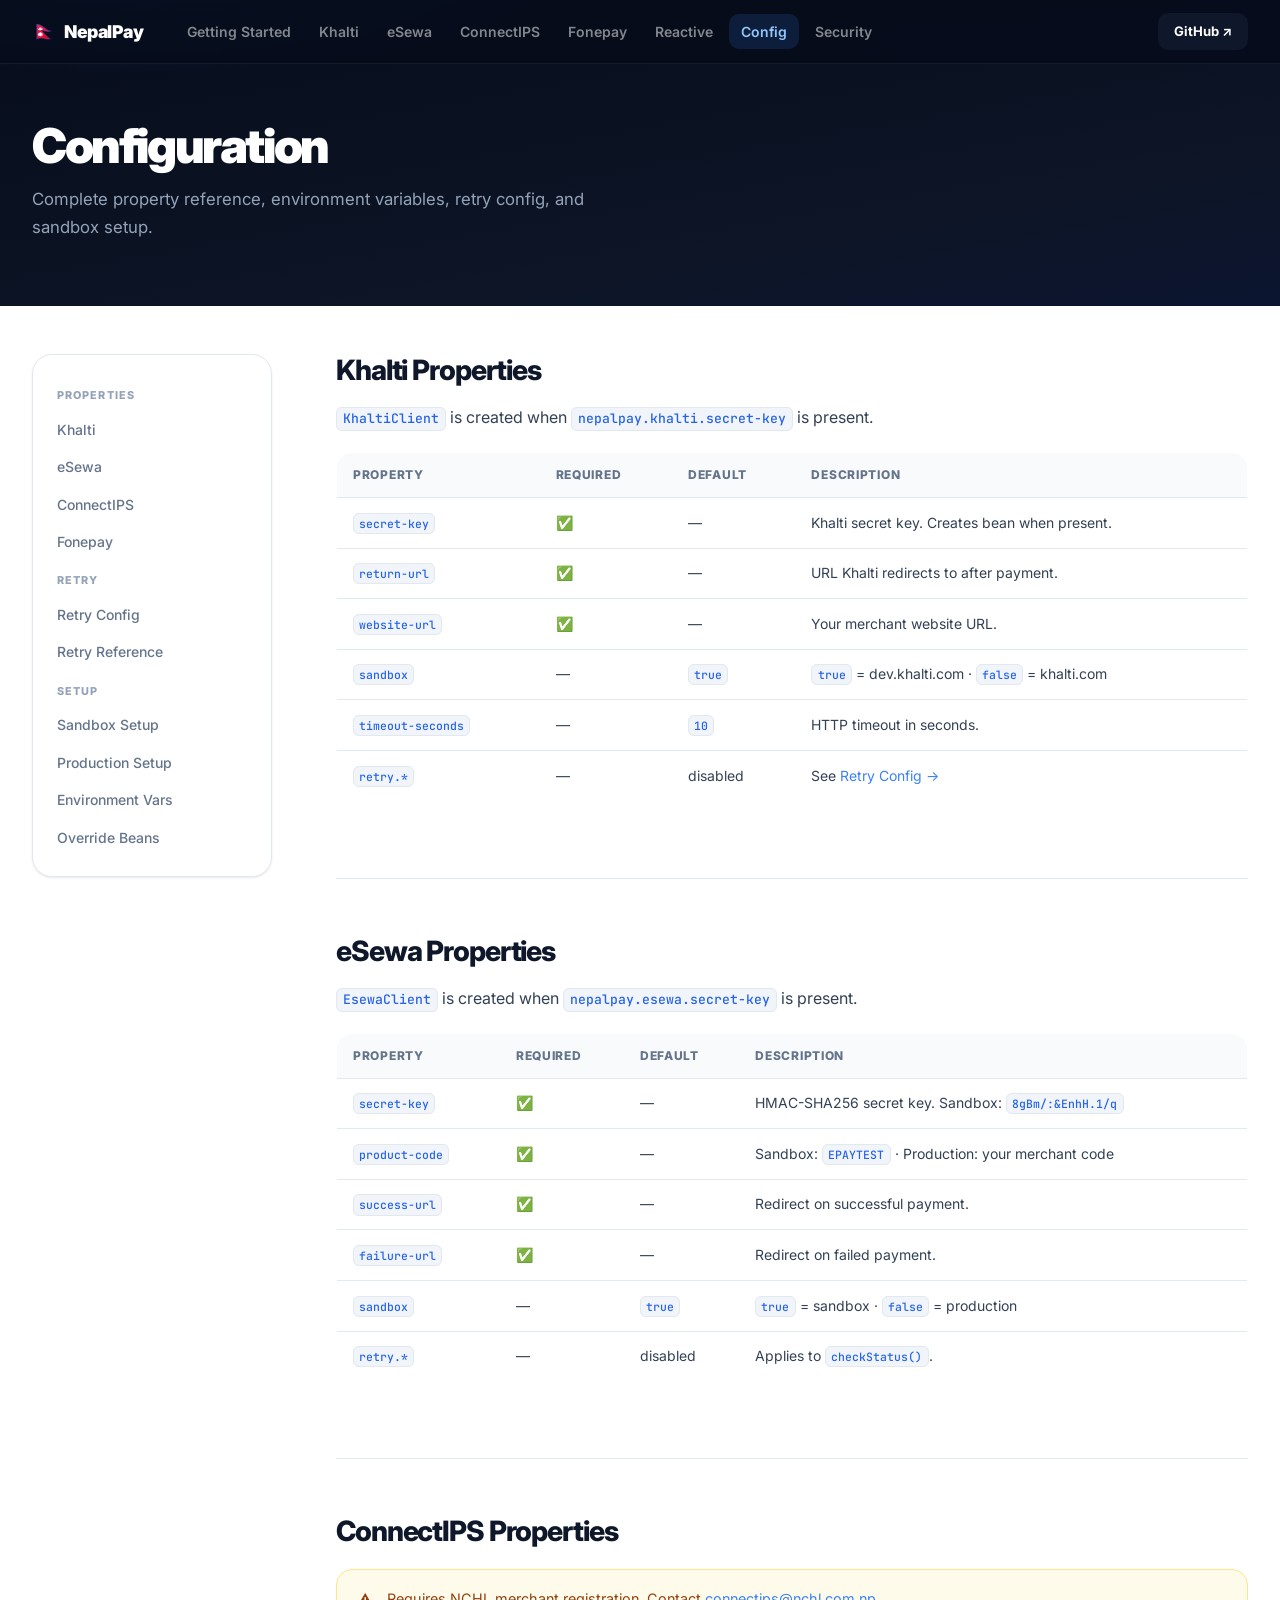
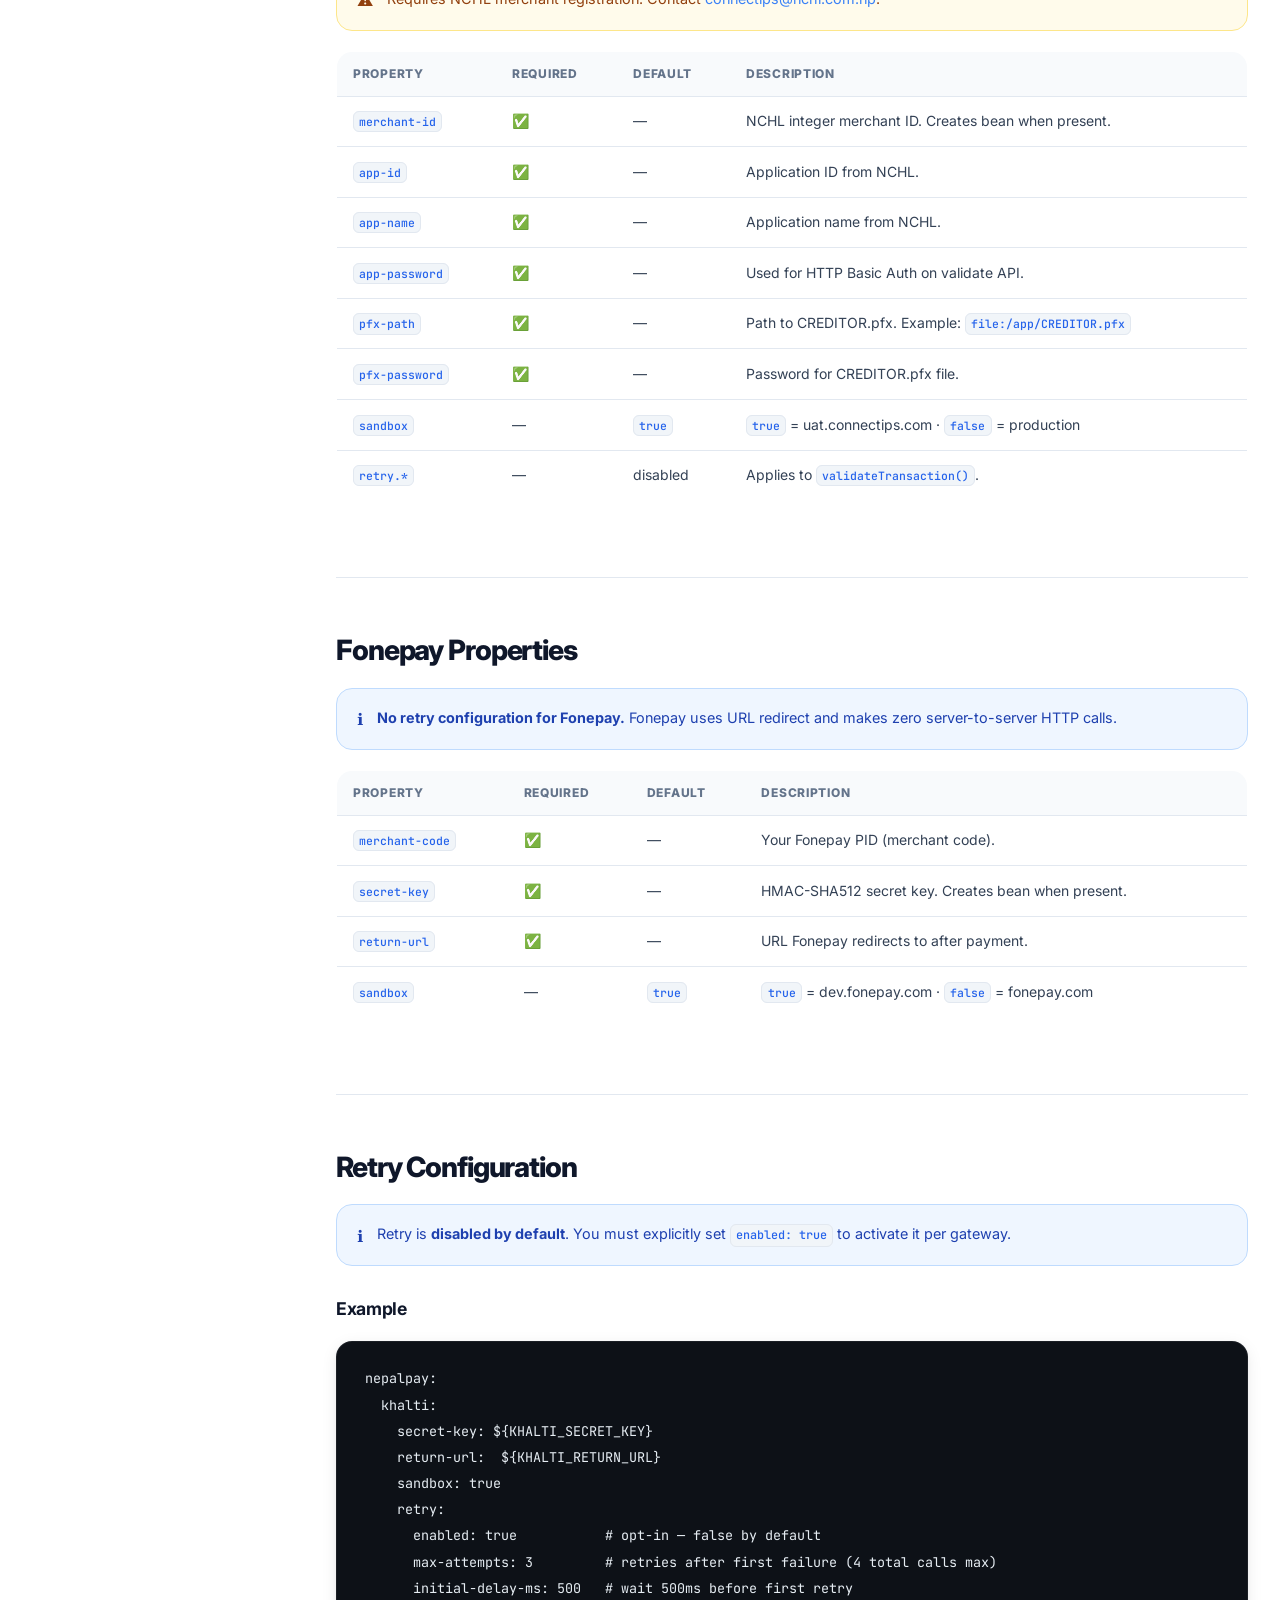
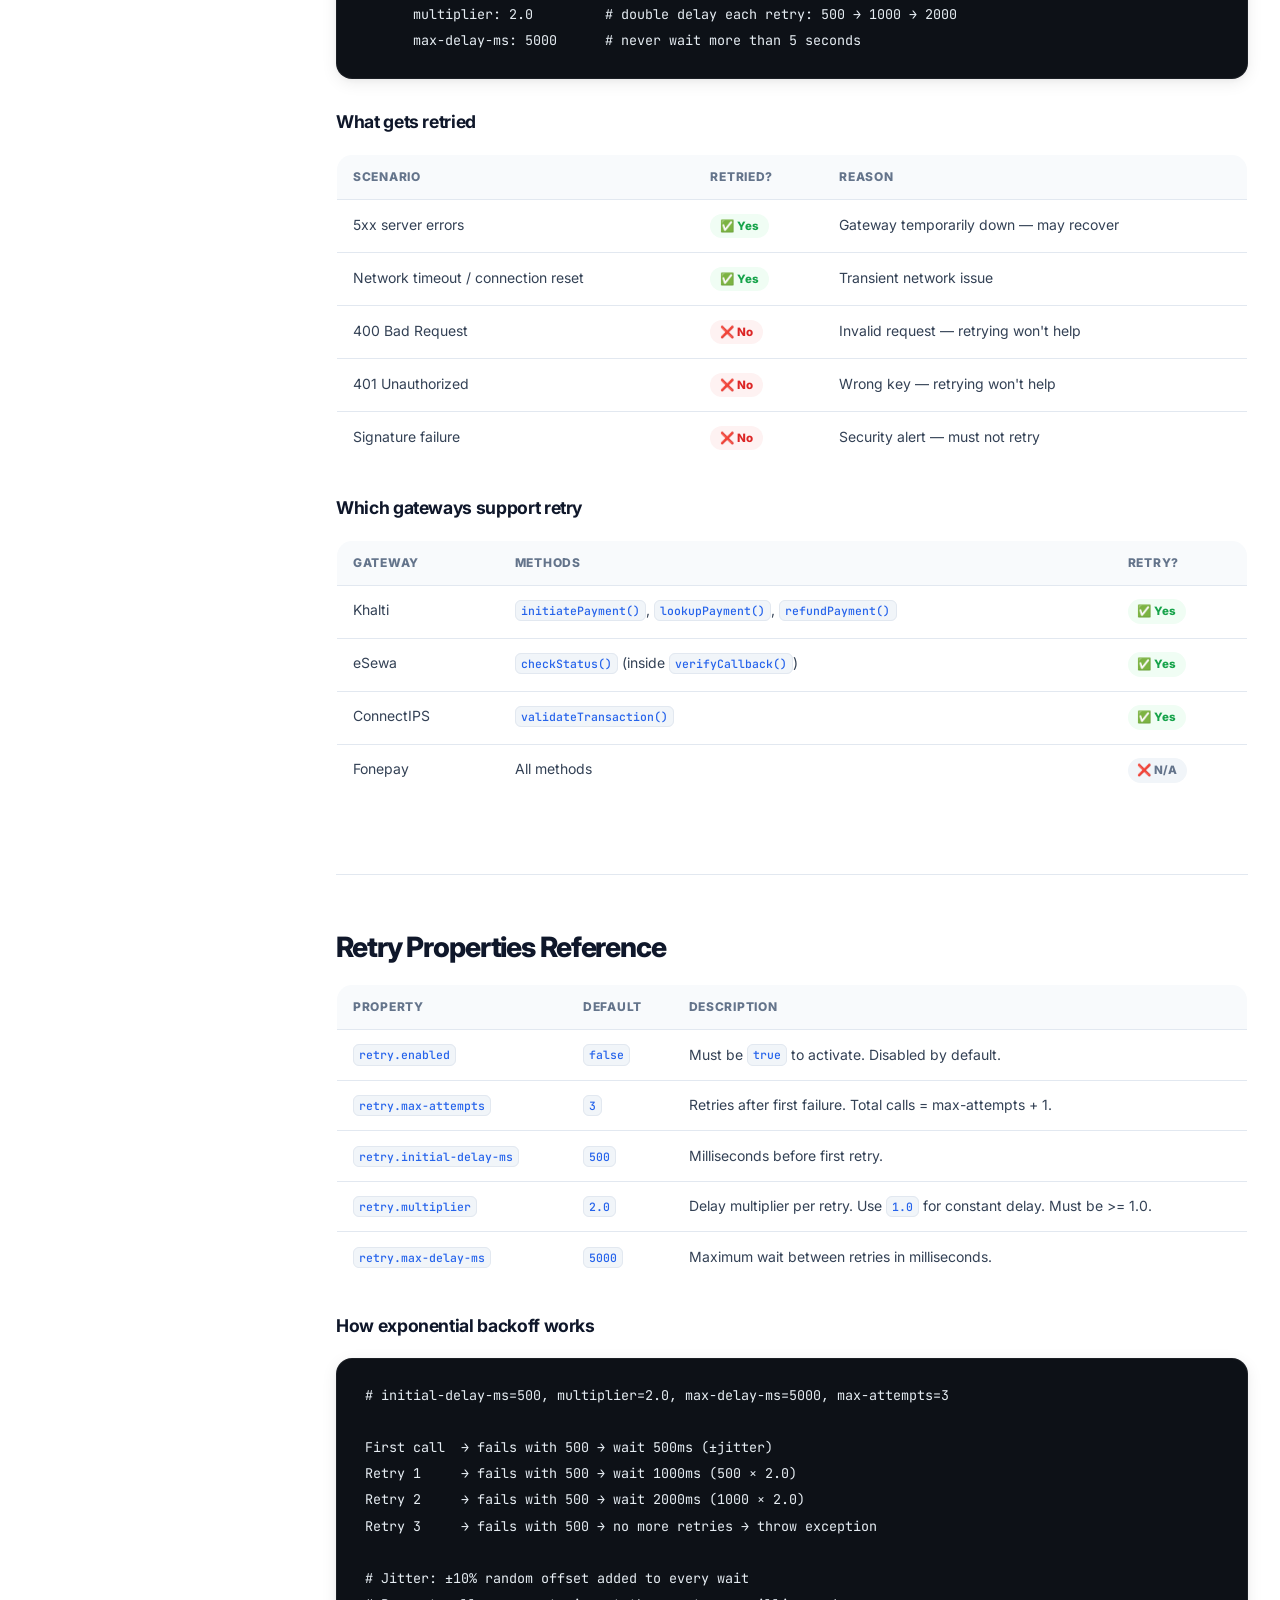
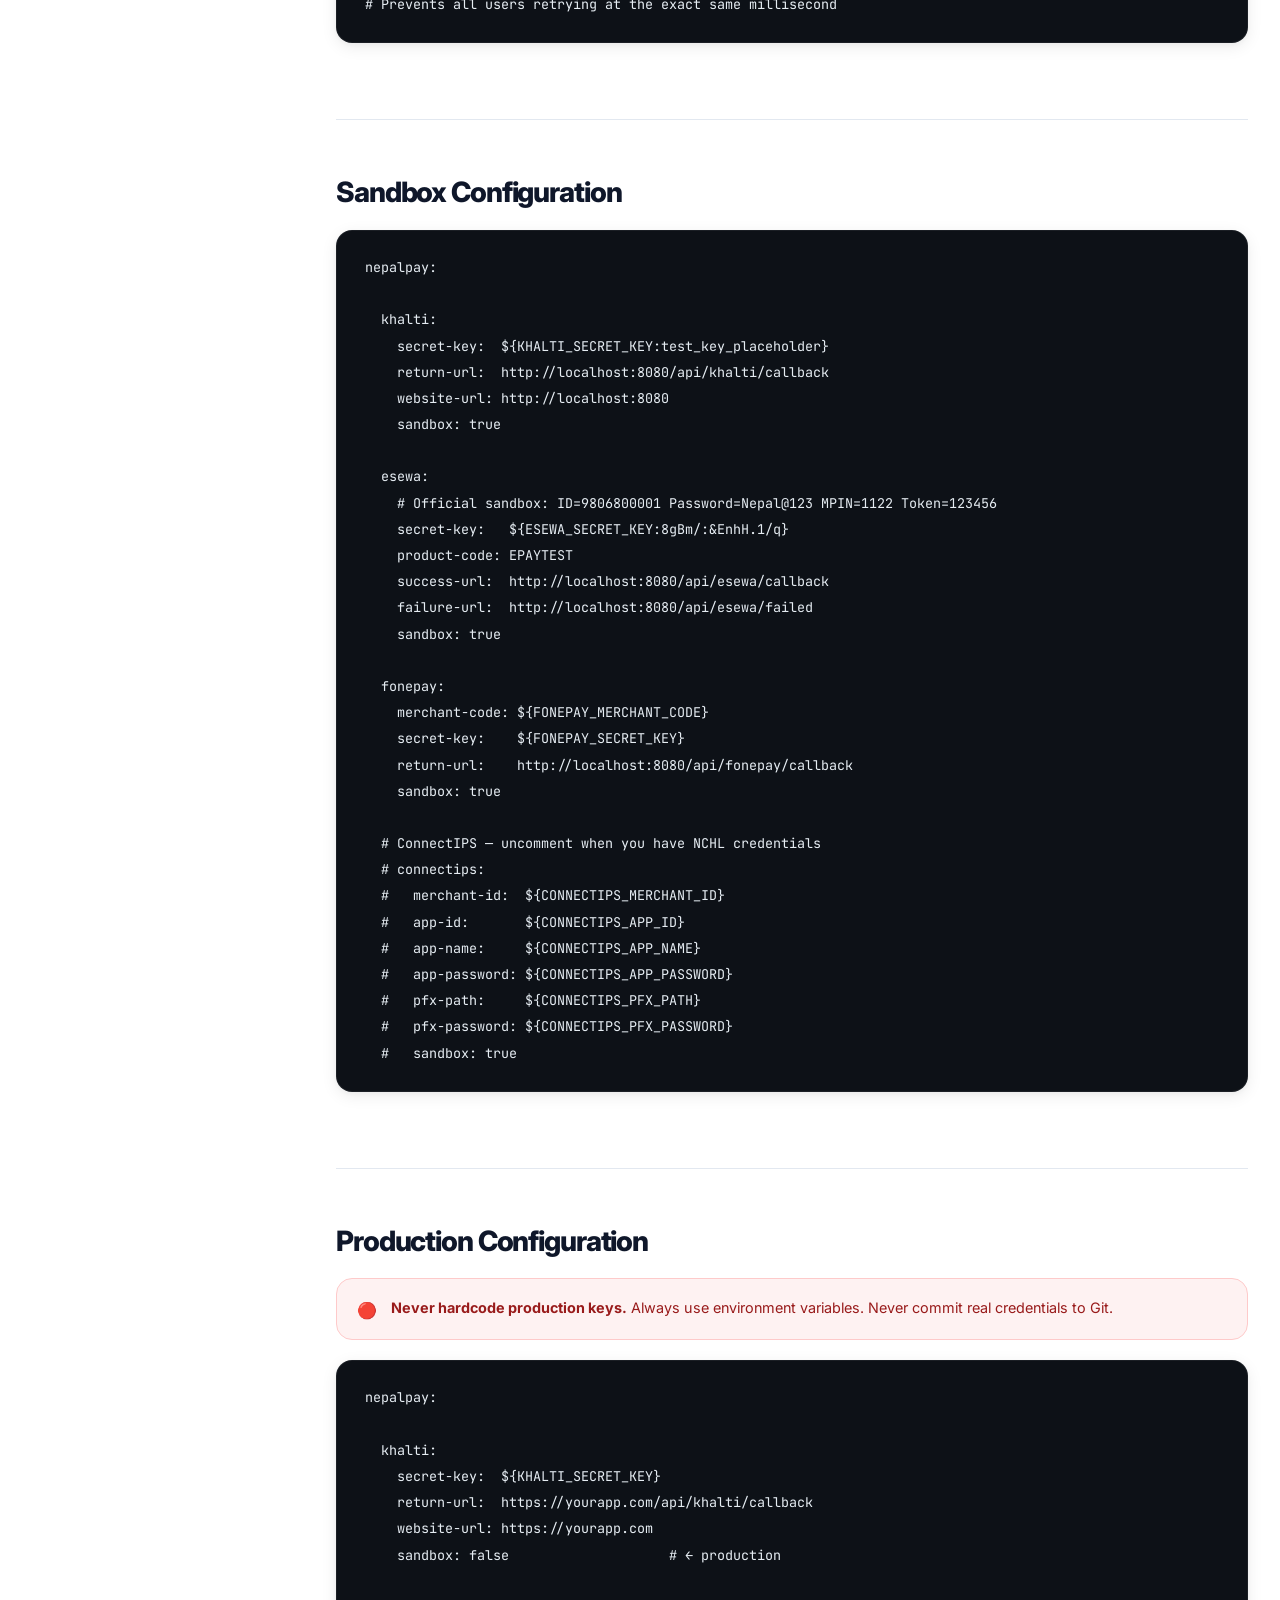
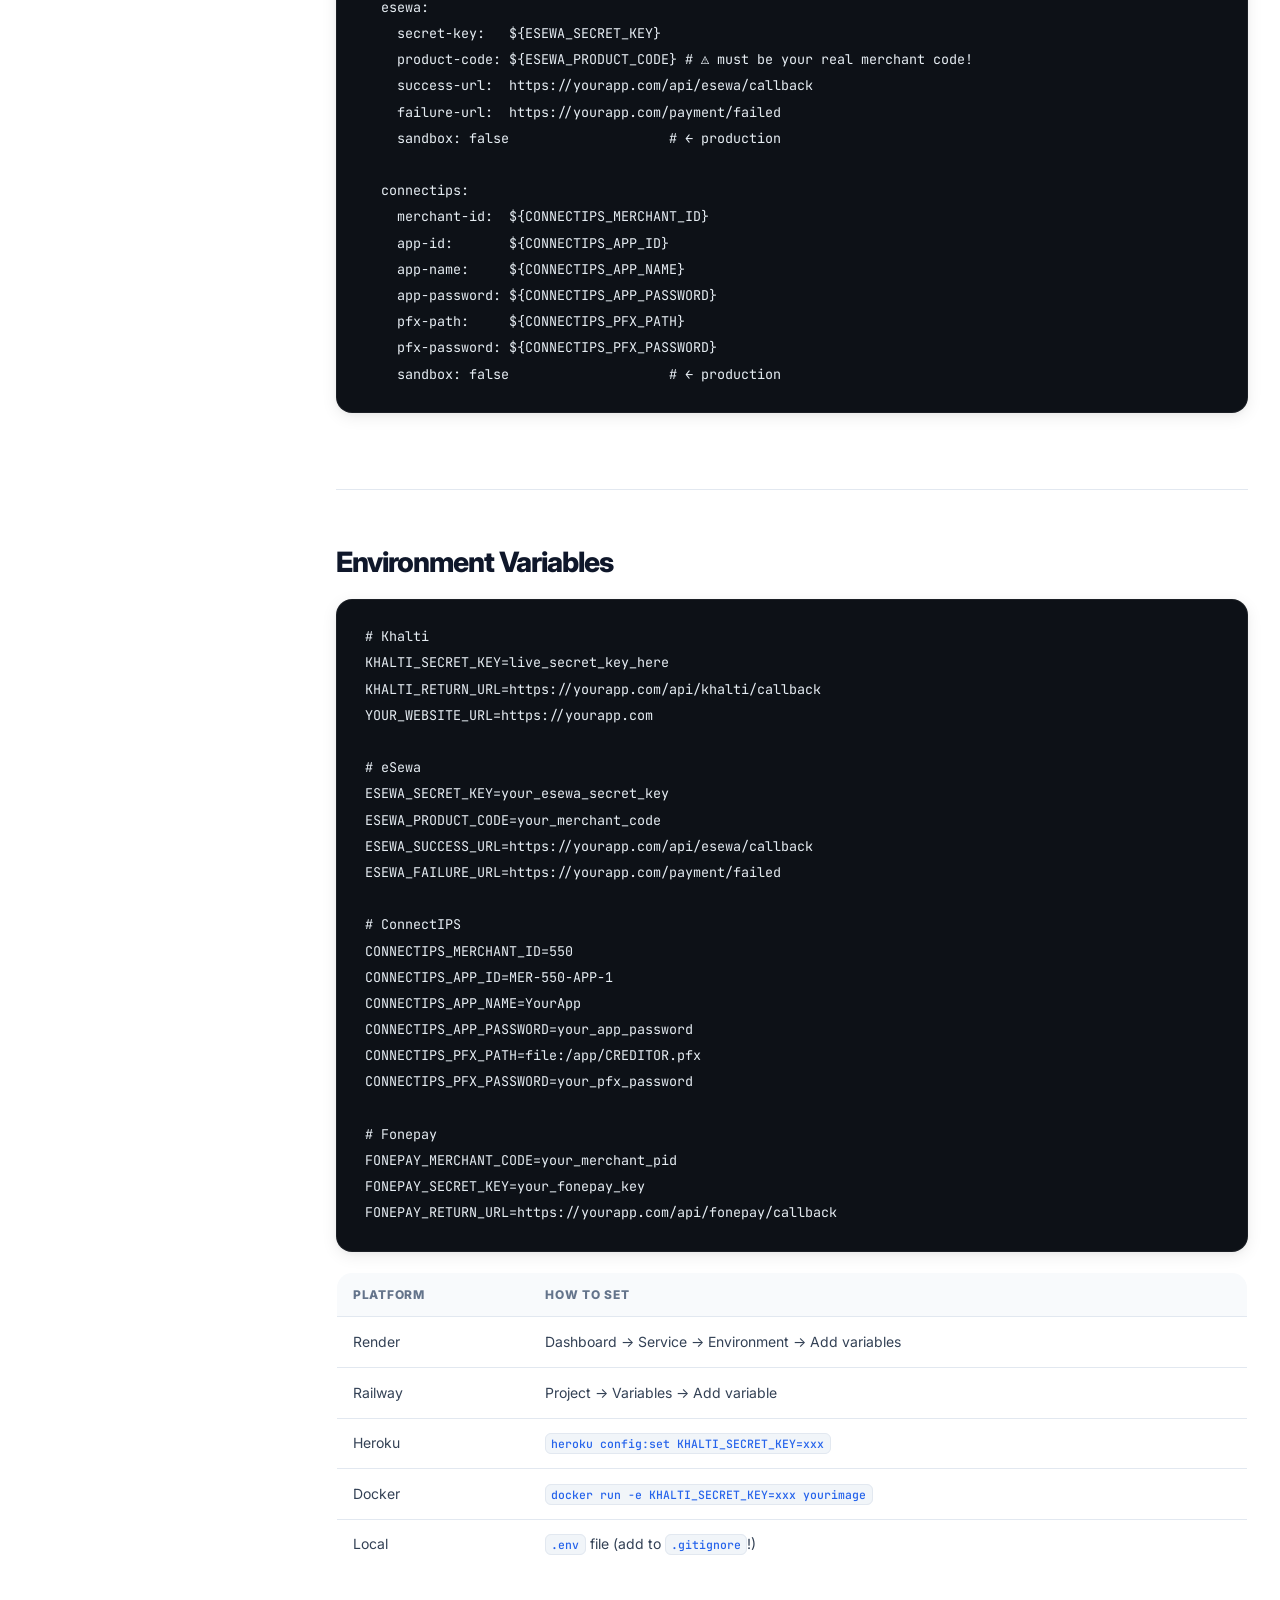
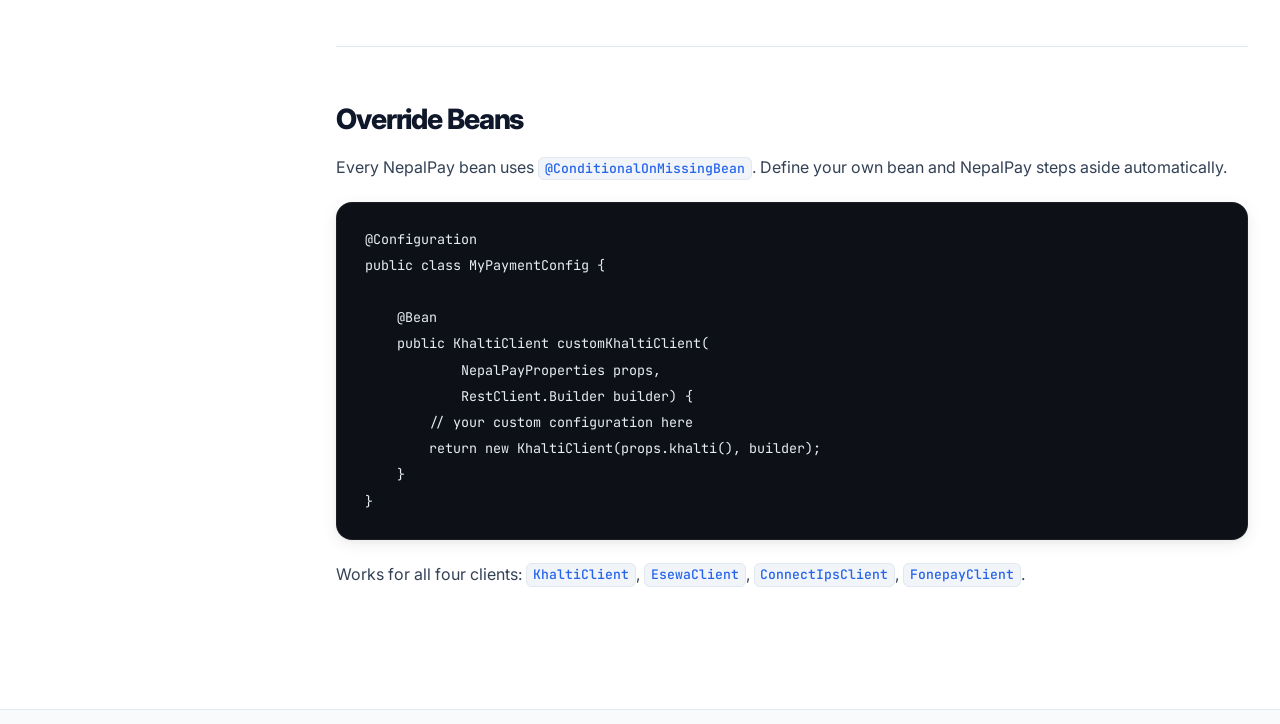
==== commit 9f9c545f: "chore(release): bump all modules to v1.1.0 Version changes:   pom.xml (parent)                      " ====
--- a/docs/configuration.html
+++ b/docs/configuration.html
@@ -18,6 +18,7 @@
                 <a href="esewa.html">eSewa</a>
                 <a href="connectips.html">ConnectIPS</a>
                 <a href="fonepay.html">Fonepay</a>
+                <a href="reactive.html">Reactive</a>
                 <a href="configuration.html" class="active">Config</a>
                 <a href="security.html">Security</a>
             </div>
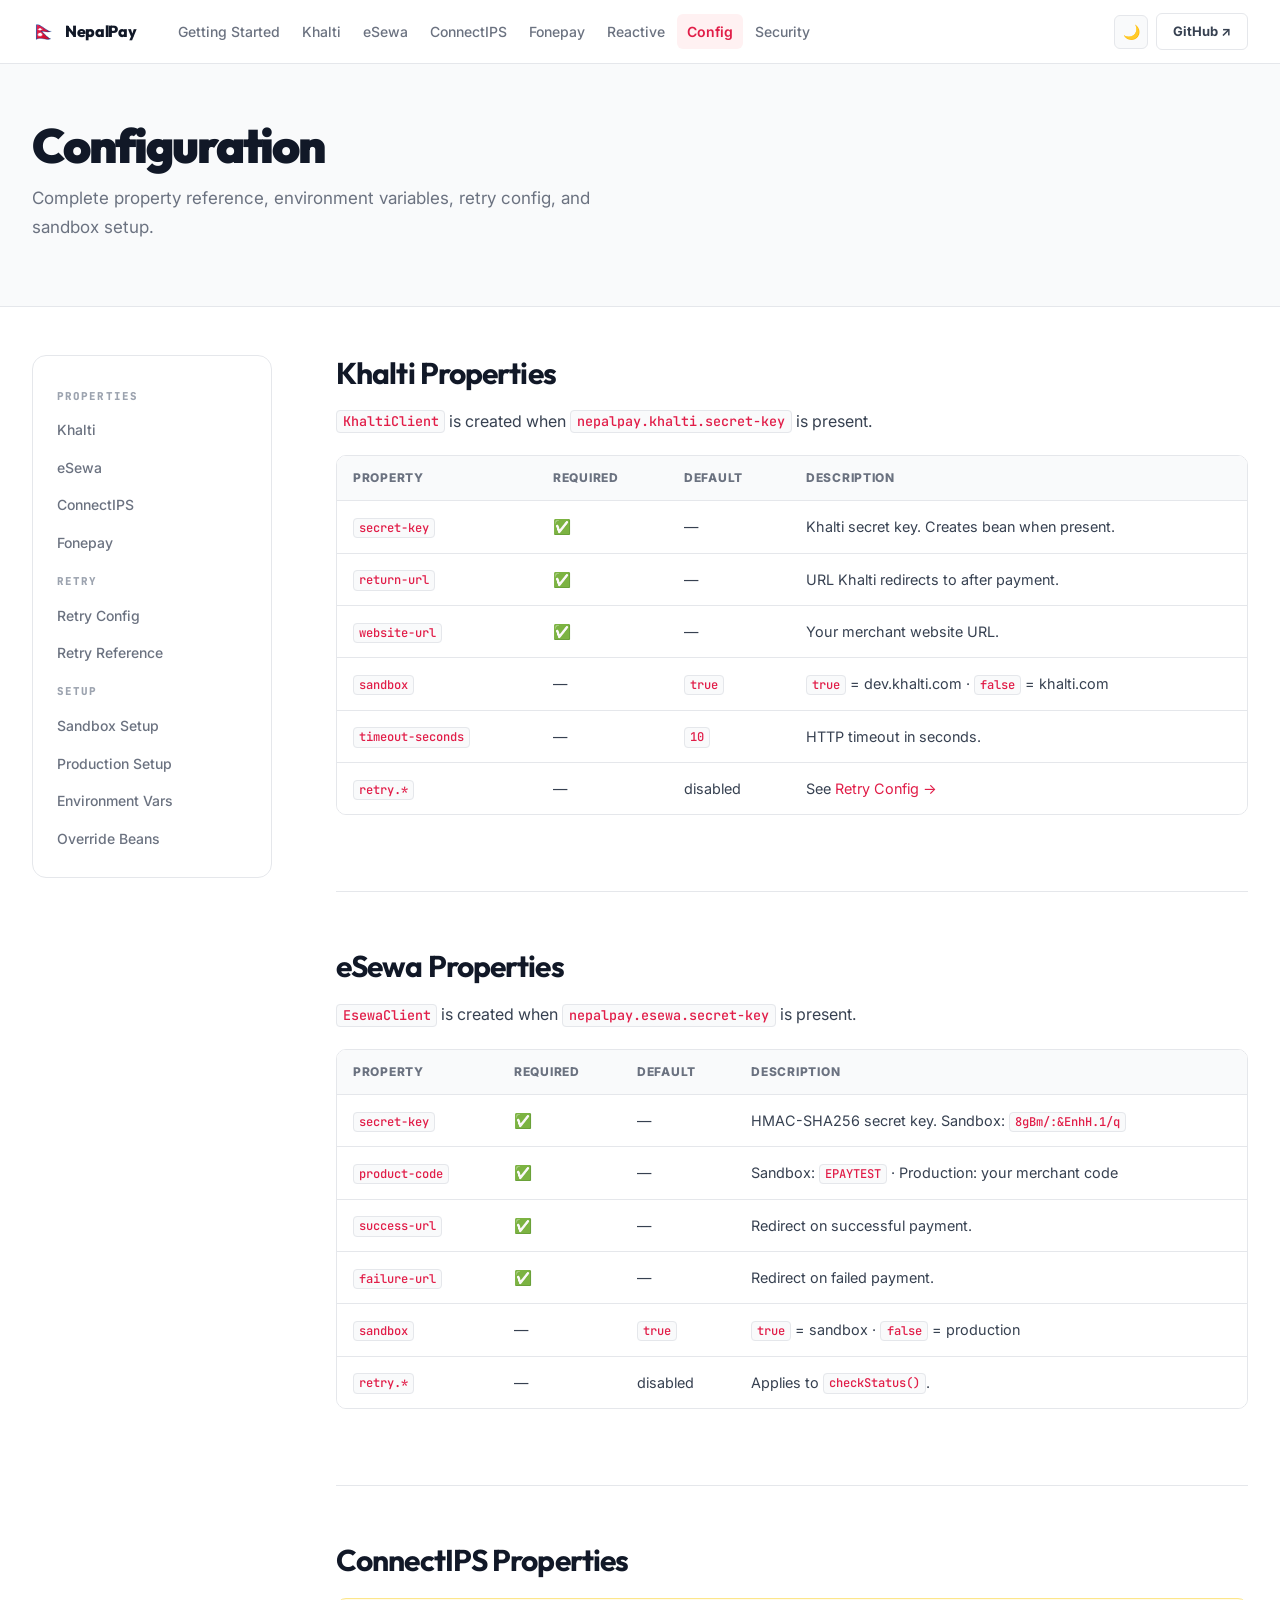
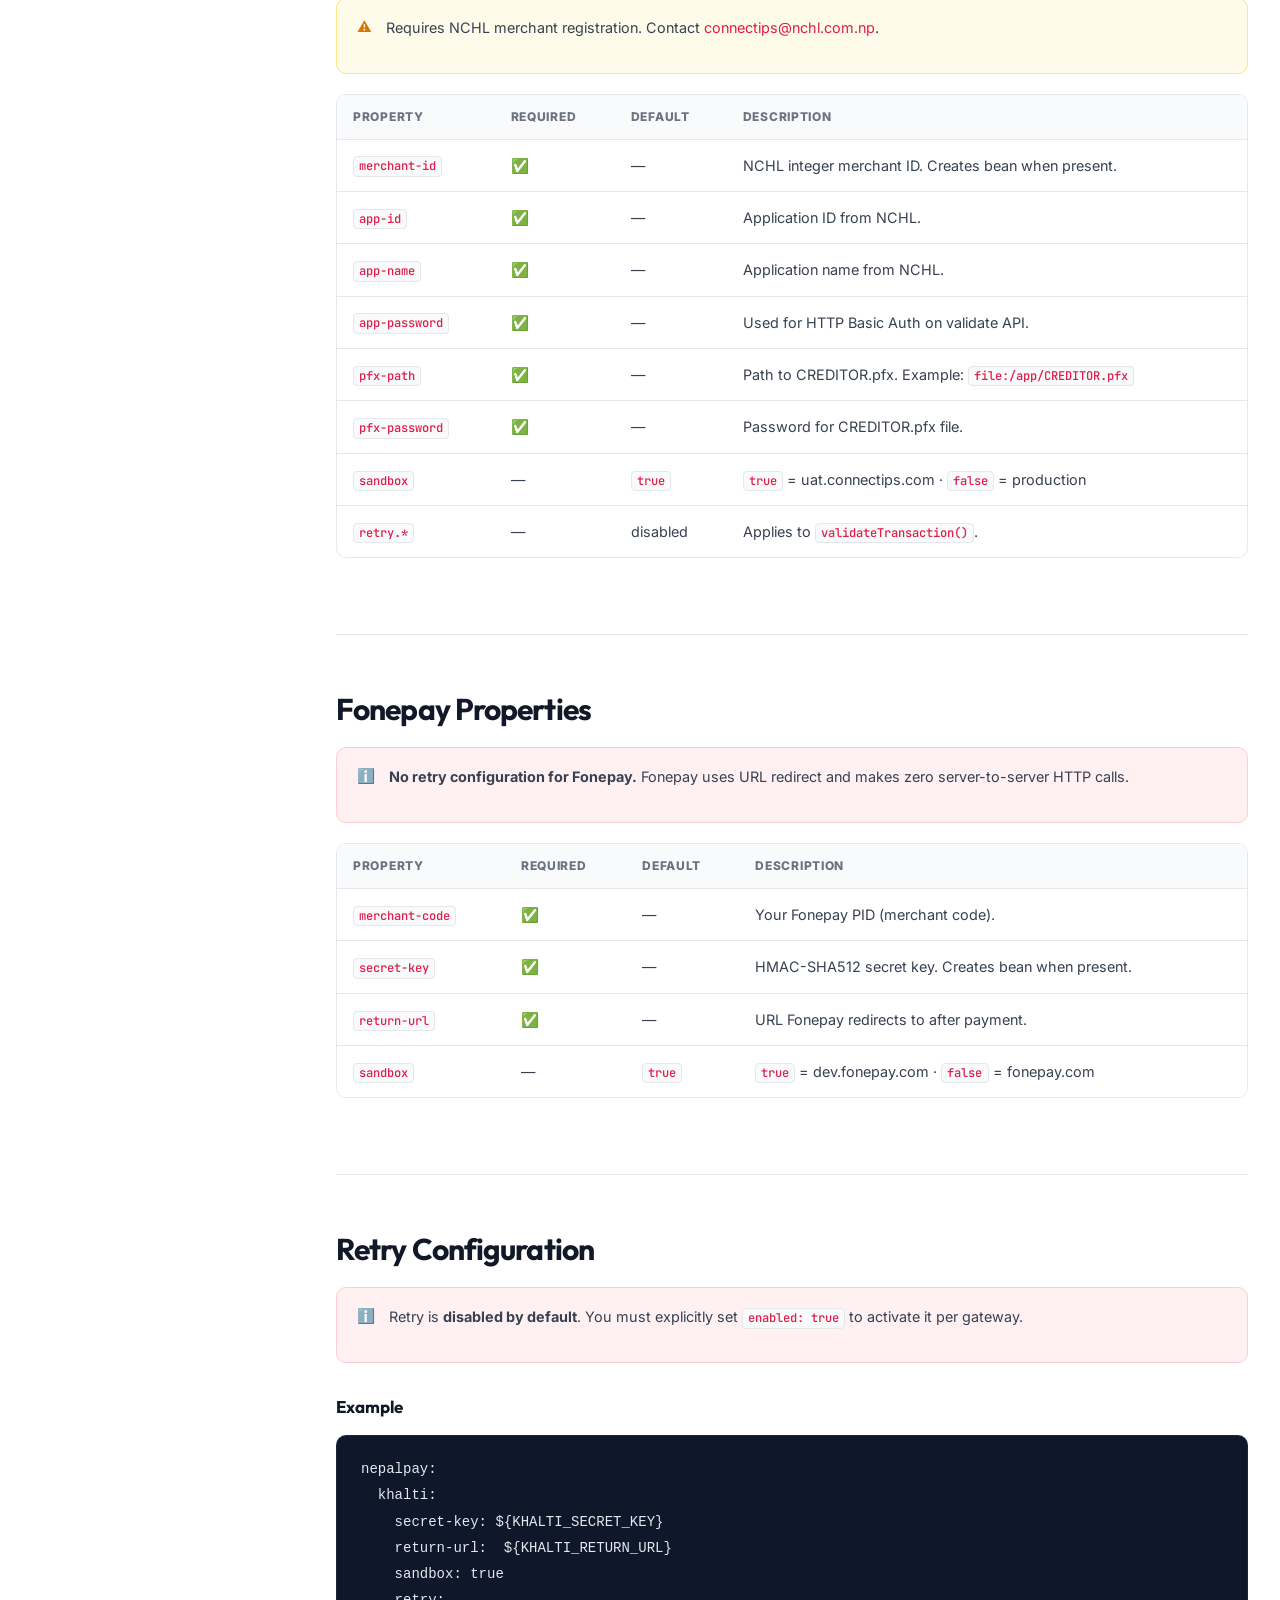
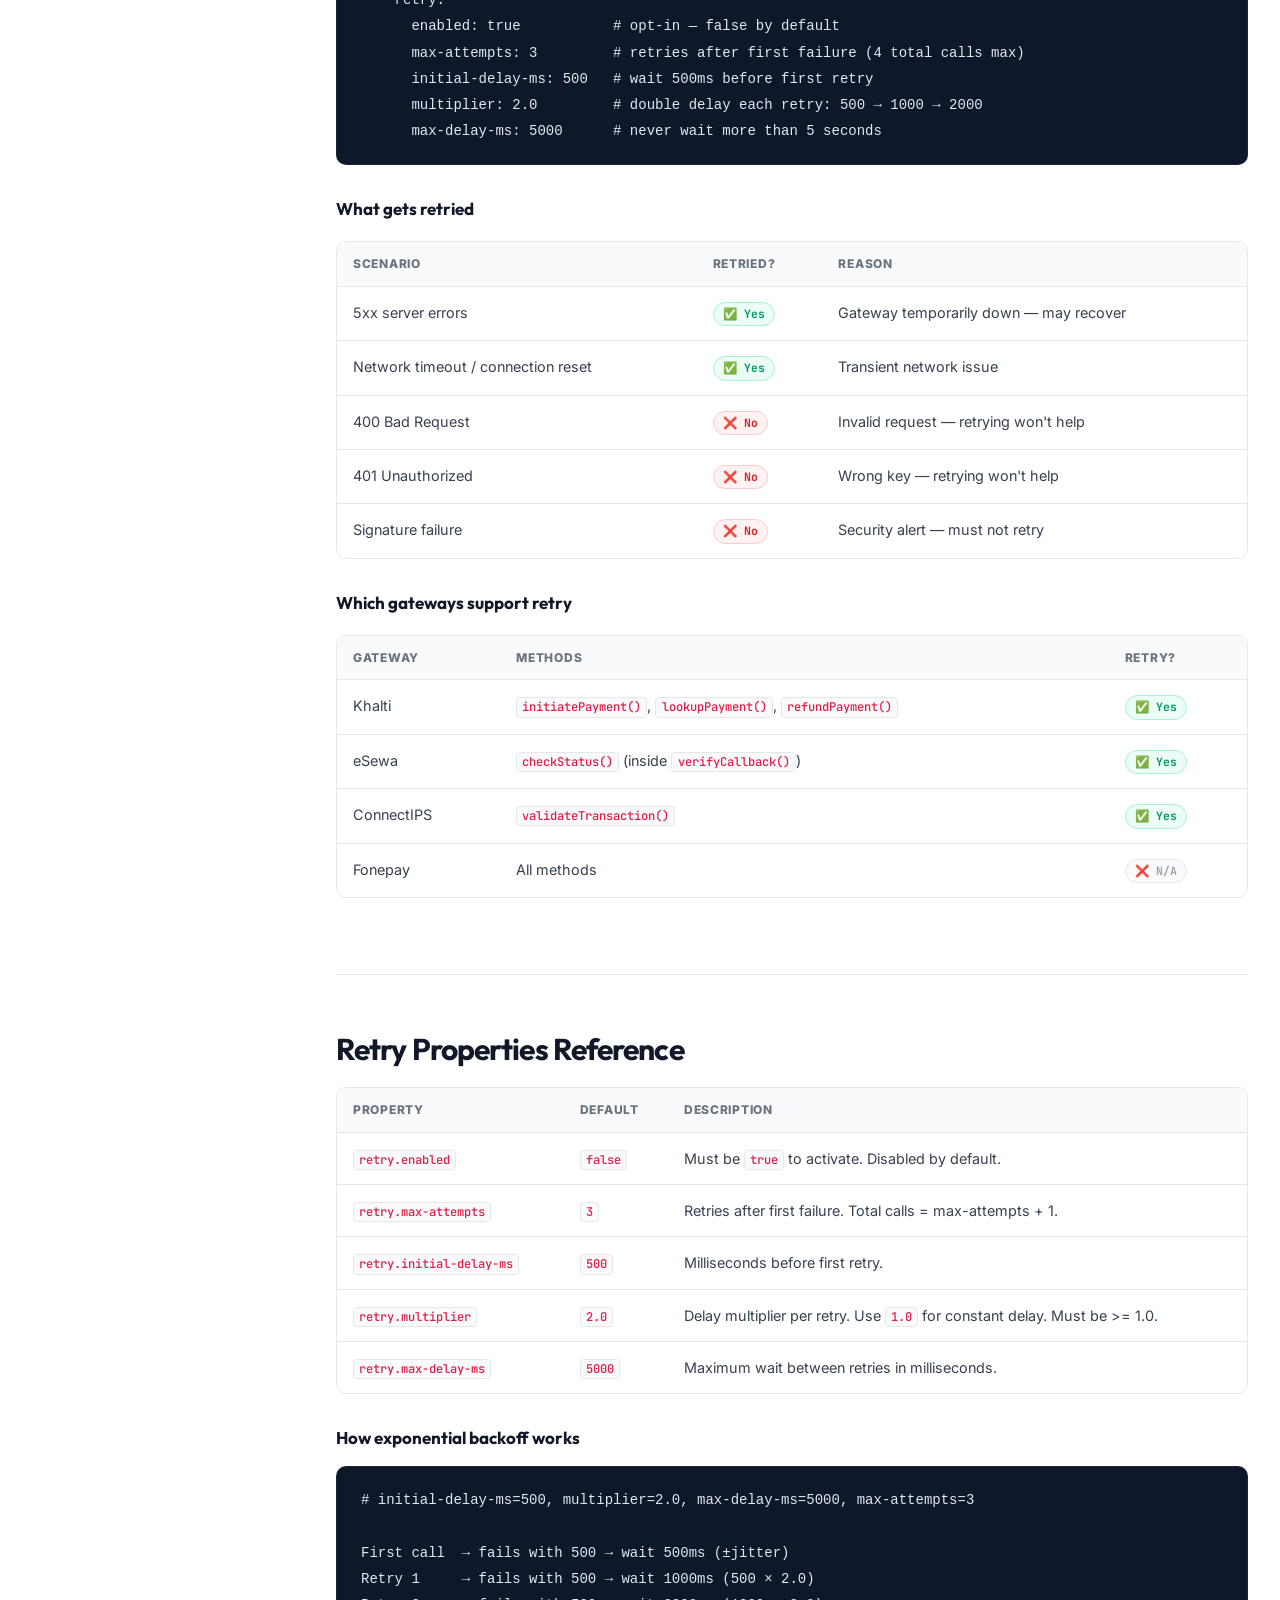
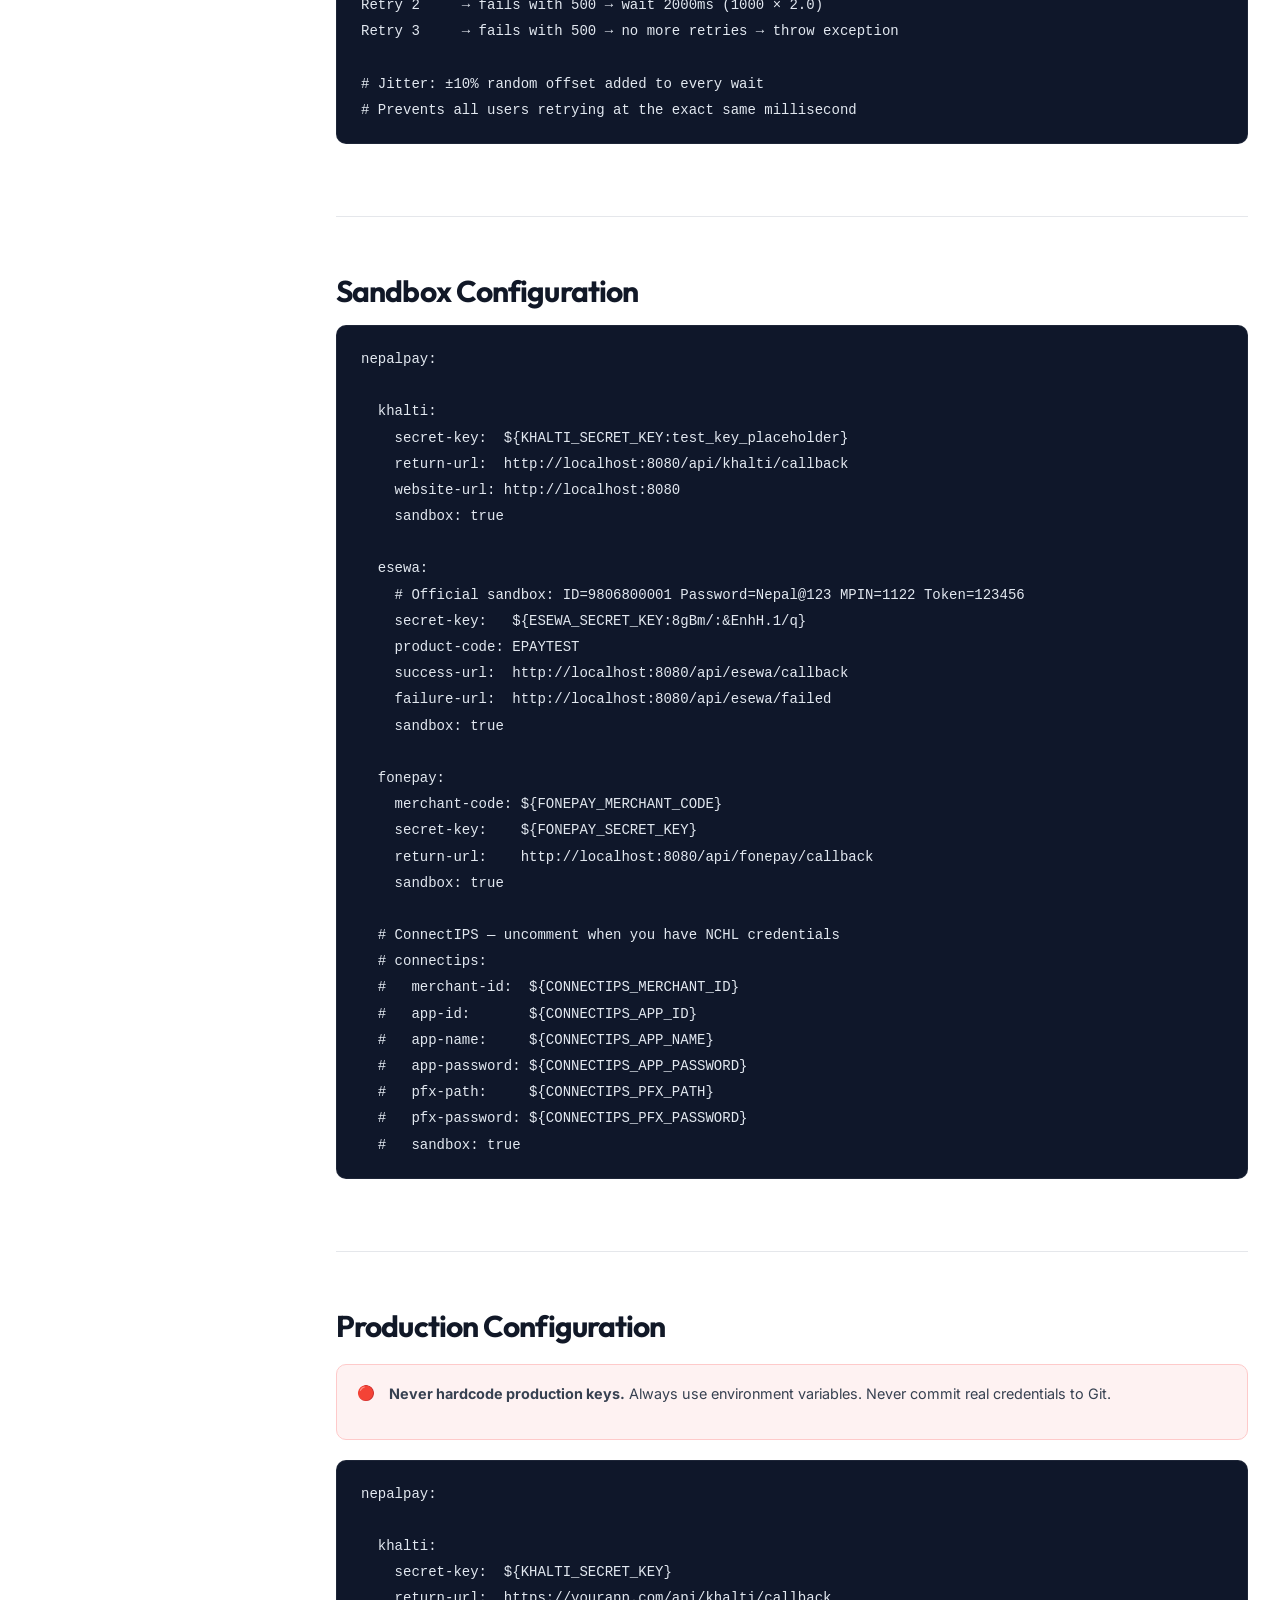
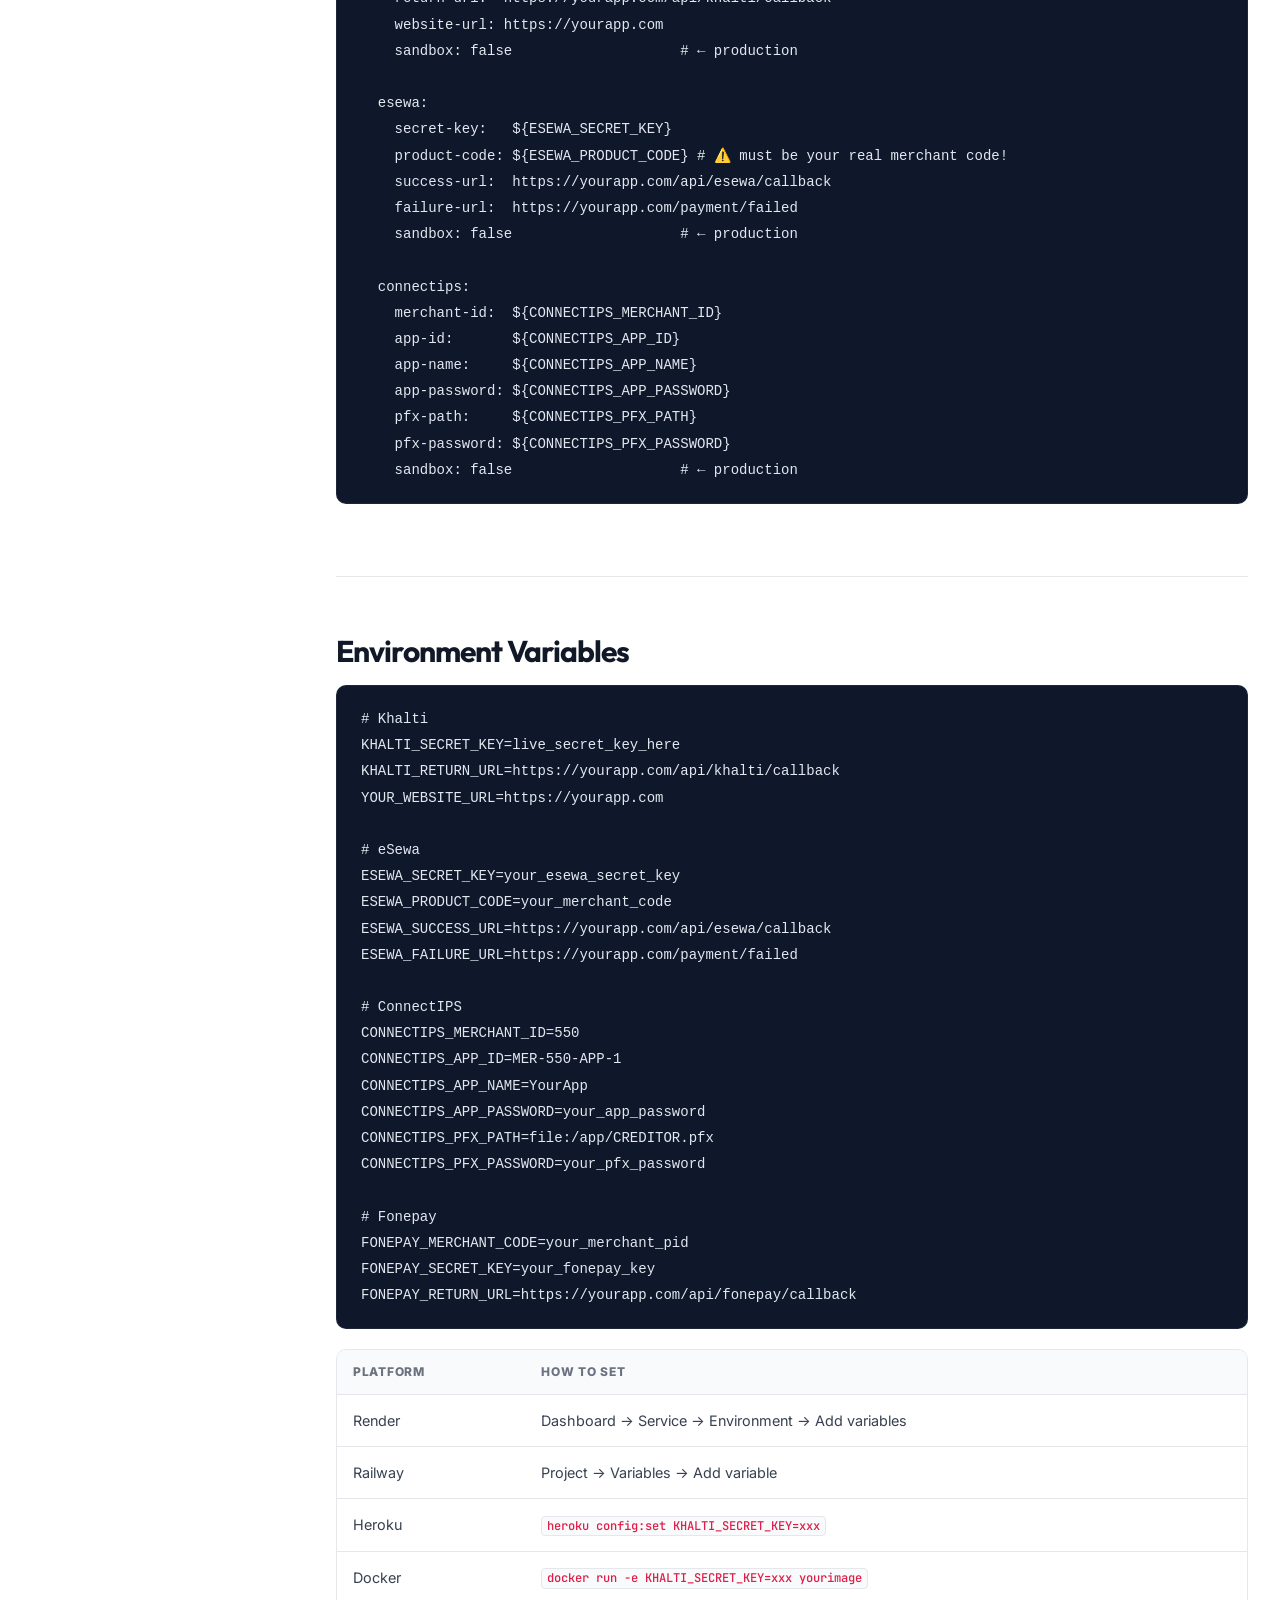
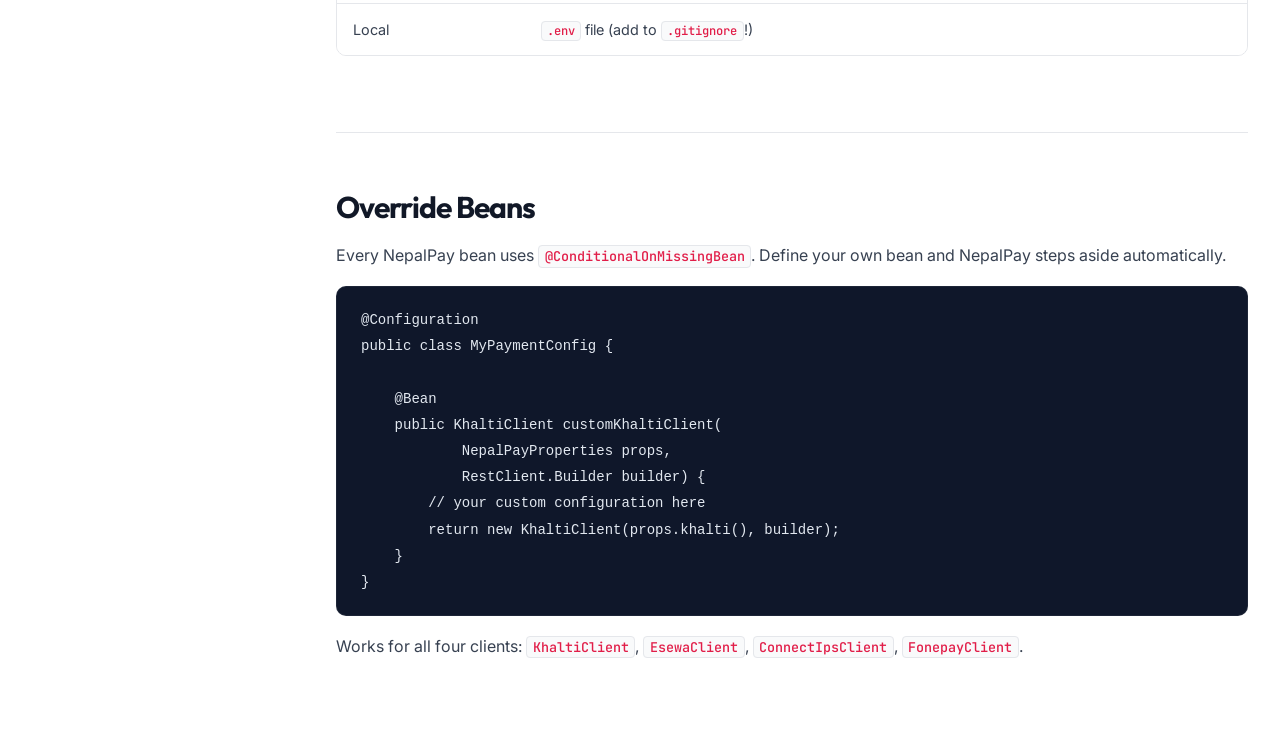
==== commit abc1d014: "fix(docs): fix configuration.html and security.html nav, theme, and footer bugs - Add missing page-n" ====
--- a/docs/configuration.html
+++ b/docs/configuration.html
@@ -1,17 +1,29 @@
 <!DOCTYPE html>
-<html lang="en">
+<html lang="en" data-theme="light">
 <head>
     <meta charset="UTF-8">
     <meta name="viewport" content="width=device-width, initial-scale=1.0">
     <title>Configuration — NepalPay</title>
     <link rel="stylesheet" href="./css/styles.css">
+    <script>
+        (function () {
+            try {
+                var s = localStorage.getItem('np-theme');
+                var d = window.matchMedia('(prefers-color-scheme: dark)').matches ? 'dark' : 'light';
+                document.documentElement.setAttribute('data-theme', s || d);
+            } catch (e) {}
+        }());
+    </script>
 </head>
 <body>
 
-<div class="page-hero">
+<div class="page-hero page-nav">
     <nav class="topnav">
         <div class="topnav-inner">
-            <a class="nav-brand" href="index.html"><span class="nav-brand-flag">🇳🇵</span> NepalPay</a>
+            <a class="nav-brand" href="index.html">
+                <span class="nav-brand-flag">🇳🇵</span>
+                <span class="nav-brand-name">NepalPay</span>
+            </a>
             <div class="nav-links">
                 <a href="getting-started.html">Getting Started</a>
                 <a href="khalti.html">Khalti</a>
@@ -22,7 +34,17 @@
                 <a href="configuration.html" class="active">Config</a>
                 <a href="security.html">Security</a>
             </div>
-            <a class="nav-github" href="https://github.com/sujankim/nepal-pay-spring-boot-starter" target="_blank">GitHub ↗</a>
+            <div class="nav-right">
+                <button class="theme-toggle"
+                        onclick="toggleTheme()"
+                        aria-label="Toggle dark mode">
+                    <span class="i-moon">🌙</span>
+                    <span class="i-sun">☀️</span>
+                </button>
+                <a class="nav-cta"
+                   href="https://github.com/sujankim/nepal-pay-spring-boot-starter"
+                   target="_blank" rel="noopener">GitHub ↗</a>
+            </div>
         </div>
     </nav>
     <div class="page-header-body">
@@ -157,11 +179,11 @@
                 <table>
                     <thead><tr><th>Scenario</th><th>Retried?</th><th>Reason</th></tr></thead>
                     <tbody>
-                    <tr><td>5xx server errors</td><td><span class="pill pill-green">✅ Yes</span></td><td>Gateway temporarily down — may recover</td></tr>
-                    <tr><td>Network timeout / connection reset</td><td><span class="pill pill-green">✅ Yes</span></td><td>Transient network issue</td></tr>
-                    <tr><td>400 Bad Request</td><td><span class="pill pill-red">❌ No</span></td><td>Invalid request — retrying won't help</td></tr>
-                    <tr><td>401 Unauthorized</td><td><span class="pill pill-red">❌ No</span></td><td>Wrong key — retrying won't help</td></tr>
-                    <tr><td>Signature failure</td><td><span class="pill pill-red">❌ No</span></td><td>Security alert — must not retry</td></tr>
+                    <tr><td>5xx server errors</td><td><span class="pill pill-ok">✅ Yes</span></td><td>Gateway temporarily down — may recover</td></tr>
+                    <tr><td>Network timeout / connection reset</td><td><span class="pill pill-ok">✅ Yes</span></td><td>Transient network issue</td></tr>
+                    <tr><td>400 Bad Request</td><td><span class="pill pill-bad">❌ No</span></td><td>Invalid request — retrying won't help</td></tr>
+                    <tr><td>401 Unauthorized</td><td><span class="pill pill-bad">❌ No</span></td><td>Wrong key — retrying won't help</td></tr>
+                    <tr><td>Signature failure</td><td><span class="pill pill-bad">❌ No</span></td><td>Security alert — must not retry</td></tr>
                     </tbody>
                 </table>
             </div>
@@ -171,9 +193,9 @@
                 <table>
                     <thead><tr><th>Gateway</th><th>Methods</th><th>Retry?</th></tr></thead>
                     <tbody>
-                    <tr><td>Khalti</td><td><code>initiatePayment()</code>, <code>lookupPayment()</code>, <code>refundPayment()</code></td><td><span class="pill pill-green">✅ Yes</span></td></tr>
-                    <tr><td>eSewa</td><td><code>checkStatus()</code> (inside <code>verifyCallback()</code>)</td><td><span class="pill pill-green">✅ Yes</span></td></tr>
-                    <tr><td>ConnectIPS</td><td><code>validateTransaction()</code></td><td><span class="pill pill-green">✅ Yes</span></td></tr>
+                    <tr><td>Khalti</td><td><code>initiatePayment()</code>, <code>lookupPayment()</code>, <code>refundPayment()</code></td><td><span class="pill pill-ok">✅ Yes</span></td></tr>
+                    <tr><td>eSewa</td><td><code>checkStatus()</code> (inside <code>verifyCallback()</code>)</td><td><span class="pill pill-ok">✅ Yes</span></td></tr>
+                    <tr><td>ConnectIPS</td><td><code>validateTransaction()</code></td><td><span class="pill pill-ok">✅ Yes</span></td></tr>
                     <tr><td>Fonepay</td><td>All methods</td><td><span class="pill pill-gray">❌ N/A</span></td></tr>
                     </tbody>
                 </table>
@@ -335,13 +357,24 @@
 
 <footer class="footer">
     <div class="footer-inner">
-        <div class="footer-brand">🇳🇵 NepalPay</div>
+        <a class="footer-brand" href="index.html">🇳🇵 NepalPay</a>
         <div class="footer-links">
             <a href="index.html">Home</a>
-            <a href="https://github.com/sujankim/nepal-pay-spring-boot-starter" target="_blank">GitHub</a>
+            <a href="https://github.com/sujankim/nepal-pay-spring-boot-starter"
+               target="_blank" rel="noopener">GitHub</a>
         </div>
-        <p class="footer-copy">MIT License</p>
+        <p class="footer-copy">MIT © 2026 · Built for Nepal's developers 🇳🇵</p>
     </div>
 </footer>
+
+<script>
+    function toggleTheme() {
+        var r = document.documentElement;
+        var c = r.getAttribute('data-theme') || 'light';
+        var n = c === 'dark' ? 'light' : 'dark';
+        r.setAttribute('data-theme', n);
+        try { localStorage.setItem('np-theme', n); } catch (e) {}
+    }
+</script>
 </body>
 </html>
--- a/docs/css/styles.css
+++ b/docs/css/styles.css
@@ -1,175 +1,177 @@
 /* ═══════════════════════════════════════════════════
-   NepalPay Docs — styles.css  (v2 complete redesign)
+   NepalPay Docs — Clash Display + Rose accent
+   Same structure as v1 · New identity
    ═══════════════════════════════════════════════════ */
 
-/* ── Google Fonts ────────────────────────────────── */
-@import url('https://fonts.googleapis.com/css2?family=Inter:wght@300;400;500;600;700;800;900&family=JetBrains+Mono:wght@400;500;600&display=swap');
-
-/* ── Design Tokens ───────────────────────────────── */
+@import url('https://fonts.googleapis.com/css2?family=Outfit:wght@400;500;600;700;800;900&family=Inter:wght@400;500;600&family=JetBrains+Mono:wght@400;500&display=swap');
+
+/* ── Light tokens ─────────────────────────────────── */
 :root {
-    /* Brand */
-    --brand:          #3b82f6;
-    --brand-dark:     #2563eb;
-    --brand-light:    #60a5fa;
-    --brand-faint:    rgba(59,130,246,0.08);
-    --brand-border:   rgba(59,130,246,0.25);
-
-    /* Accent */
-    --green:          #10b981;
-    --green-bg:       #f0fdf4;
-    --green-border:   #bbf7d0;
-    --red:            #ef4444;
-    --red-bg:         #fef2f2;
-    --red-border:     #fecaca;
-    --yellow:         #f59e0b;
-    --yellow-bg:      #fffbeb;
-    --yellow-border:  #fde68a;
-    --purple:         #8b5cf6;
-
-    /* Surface */
-    --bg:             #ffffff;
-    --bg-2:           #f8fafc;
-    --bg-3:           #f1f5f9;
-    --surface:        #ffffff;
-    --border:         #e2e8f0;
-    --border-2:       #cbd5e1;
-
-    /* Text */
-    --text:           #0f172a;
-    --text-2:         #334155;
-    --text-3:         #64748b;
-    --text-4:         #94a3b8;
-
-    /* Hero dark */
-    --hero-bg:        #060c1b;
-    --hero-bg-2:      #0d1526;
-
-    /* Code */
-    --code-bg:        #0d1117;
-    --code-text:      #e6edf3;
-    --code-inline-bg: #f1f5f9;
-    --code-inline-text: #0f172a;
-    --code-border:    rgba(255,255,255,0.06);
-
-    /* Nav */
-    --nav-height:     64px;
-
-    /* Radius */
-    --r-sm:   6px;
-    --r-md:   10px;
-    --r-lg:   16px;
-    --r-xl:   20px;
-    --r-full: 9999px;
-
-    /* Shadow */
-    --shadow-sm: 0 1px 3px rgba(0,0,0,0.06), 0 1px 2px rgba(0,0,0,0.04);
-    --shadow-md: 0 4px 16px rgba(0,0,0,0.08), 0 2px 6px rgba(0,0,0,0.04);
-    --shadow-lg: 0 12px 40px rgba(0,0,0,0.1), 0 4px 12px rgba(0,0,0,0.06);
-}
-
-/* ── Reset ───────────────────────────────────────── */
-*, *::before, *::after {
-    box-sizing: border-box;
-    margin: 0;
-    padding: 0;
-}
+    --brand:        #E11D48;
+    --brand-h:      #BE123C;
+    --brand-s:      #FFF1F2;
+    --brand-b:      #FECDD3;
+    --brand-t:      #9F1239;
+
+    --bg:           #FFFFFF;
+    --bg-2:         #F9FAFB;
+    --bg-3:         #F3F4F6;
+    --surface:      #FFFFFF;
+    --border:       #E5E7EB;
+    --border-2:     #D1D5DB;
+
+    --text:         #111827;
+    --text-2:       #374151;
+    --text-3:       #6B7280;
+    --text-4:       #9CA3AF;
+
+    --ok:           #059669;
+    --ok-s:         #ECFDF5;
+    --ok-b:         #A7F3D0;
+    --bad:          #DC2626;
+    --bad-s:        #FEF2F2;
+    --bad-b:        #FECACA;
+    --warn:         #D97706;
+    --warn-s:       #FFFBEB;
+    --warn-b:       #FDE68A;
+
+    --code:         #0F172A;
+    --code-b:       rgba(255,255,255,0.06);
+    --code-t:       #E2E8F0;
+
+    /* Hero — dark in BOTH modes */
+    --hero-bg:      #0A0010;
+    --hero-bg-2:    #130820;
+    --hero-nav-b:   rgba(255,255,255,0.06);
+
+    --nav-h:        64px;
+    --max:          1280px;
+    --side:         240px;
+    --r:            6px;
+    --r2:           10px;
+    --r3:           14px;
+
+    color-scheme: light;
+}
+
+/* ── Dark tokens ──────────────────────────────────── */
+[data-theme="dark"] {
+    --brand:        #FB7185;
+    --brand-h:      #FDA4AF;
+    --brand-s:      rgba(251,113,133,0.1);
+    --brand-b:      rgba(251,113,133,0.25);
+    --brand-t:      #FECDD3;
+
+    --bg:           #030712;
+    --bg-2:         #0F172A;
+    --bg-3:         #1E293B;
+    --surface:      #0F172A;
+    --border:       #1E293B;
+    --border-2:     #334155;
+
+    --text:         #F9FAFB;
+    --text-2:       #D1D5DB;
+    --text-3:       #6B7280;
+    --text-4:       #4B5563;
+
+    --ok:           #34D399;
+    --ok-s:         rgba(52,211,153,0.08);
+    --ok-b:         rgba(52,211,153,0.22);
+    --bad:          #F87171;
+    --bad-s:        rgba(248,113,113,0.08);
+    --bad-b:        rgba(248,113,113,0.22);
+    --warn:         #FCD34D;
+    --warn-s:       rgba(252,211,77,0.08);
+    --warn-b:       rgba(252,211,77,0.22);
+
+    --code:         #020617;
+    --code-b:       rgba(255,255,255,0.05);
+    --code-t:       #CBD5E1;
+
+    color-scheme: dark;
+}
+
+/* ── Reset ────────────────────────────────────────── */
+*, *::before, *::after { box-sizing: border-box; margin: 0; padding: 0; }
 
 html {
+    font-size: 16px;
     scroll-behavior: smooth;
-    scroll-padding-top: calc(var(--nav-height) + 24px);
-    font-size: 16px;
-    -webkit-font-smoothing: antialiased;
-    -moz-osx-font-smoothing: grayscale;
+    scroll-padding-top: calc(var(--nav-h) + 20px);
 }
 
 body {
-    font-family: 'Inter', system-ui, sans-serif;
+    font-family: Inter, -apple-system, BlinkMacSystemFont, sans-serif;
     background: var(--bg);
     color: var(--text);
     line-height: 1.65;
-}
-
-a {
-    color: var(--brand);
-    text-decoration: none;
-    transition: color 0.15s;
-}
-
-a:hover { color: var(--brand-dark); }
-
-img { max-width: 100%; }
-
-/* ── Typography ──────────────────────────────────── */
-h1 { font-size: clamp(2rem, 5vw, 3.5rem); font-weight: 900; letter-spacing: -0.05em; line-height: 1.1; }
-h2 { font-size: 1.75rem; font-weight: 800; letter-spacing: -0.04em; line-height: 1.2; }
-h3 { font-size: 1.1rem; font-weight: 700; letter-spacing: -0.02em; line-height: 1.3; }
-h4 { font-size: 0.9rem; font-weight: 700; letter-spacing: 0.02em; text-transform: uppercase; color: var(--text-3); }
-
-/* ── Inline Code ──────────────────────────────────── */
-code {
-    font-family: 'JetBrains Mono', 'Fira Code', Consolas, monospace;
-    font-size: 0.82em;
-    background: var(--code-inline-bg);
-    color: var(--brand-dark);
-    padding: 0.18em 0.45em;
-    border-radius: var(--r-sm);
+    -webkit-font-smoothing: antialiased;
+    transition: background-color 0.2s, color 0.2s;
+}
+
+a { color: var(--brand); text-decoration: none; }
+a:hover { color: var(--brand-h); text-decoration: underline; }
+
+/* ── Type ─────────────────────────────────────────── */
+h1, h2, h3 { font-family: 'Outfit', sans-serif; color: var(--text); }
+h4          { font-family: Inter, sans-serif; }
+
+h1 { font-size: 3.25rem; font-weight: 900; line-height: 1.08; letter-spacing: -0.045em; }
+h2 { font-size: 1.875rem; font-weight: 700; line-height: 1.2; letter-spacing: -0.03em; }
+h3 { font-size: 1.0625rem; font-weight: 700; line-height: 1.4; }
+h4 { font-size: 0.6875rem; font-weight: 600; text-transform: uppercase; letter-spacing: 0.1em; color: var(--text-4); }
+
+/* ── Inline code ──────────────────────────────────── */
+:not(pre) > code {
+    font-family: 'JetBrains Mono', monospace;
+    font-size: 0.84em; font-weight: 500;
+    background: var(--bg-2); color: var(--brand);
+    padding: 0.1em 0.42em; border-radius: 4px;
     border: 1px solid var(--border);
-    font-weight: 500;
-}
-
-/* ── Code Blocks ─────────────────────────────────── */
+}
+
+/* ── Code blocks ──────────────────────────────────── */
 pre {
-    position: relative;
-    background: var(--code-bg);
-    color: var(--code-text);
-    padding: 1.5rem 1.75rem;
-    border-radius: var(--r-lg);
+    background: var(--code); color: var(--code-t);
+    border-radius: var(--r2); padding: 1.25rem 1.5rem;
     overflow-x: auto;
-    font-size: 0.84rem;
-    line-height: 1.8;
-    margin: 1.25rem 0;
-    border: 1px solid var(--code-border);
-    box-shadow: var(--shadow-md);
-}
-
-pre code {
-    background: none;
-    border: none;
-    padding: 0;
-    font-size: inherit;
-    color: inherit;
-    font-weight: 400;
-}
-
-/* ── Code Syntax Colors ──────────────────────────── */
-.token-comment  { color: #6e7681; }
-.token-string   { color: #a5d6ff; }
-.token-keyword  { color: #ff7b72; }
-.token-number   { color: #79c0ff; }
-.token-class    { color: #ffa657; }
-
-/* ── Scrollbar ────────────────────────────────────── */
-::-webkit-scrollbar { width: 6px; height: 6px; }
+    font-family: 'JetBrains Mono', monospace;
+    font-size: 0.875rem; line-height: 1.8;
+    margin: 1rem 0; border: 1px solid var(--code-b);
+}
+pre code { background: none; border: none; padding: 0; color: inherit; font-size: inherit; font-weight: 400; }
+
+::-webkit-scrollbar       { width: 5px; height: 5px; }
 ::-webkit-scrollbar-track { background: transparent; }
-::-webkit-scrollbar-thumb { background: var(--border-2); border-radius: var(--r-full); }
-::-webkit-scrollbar-thumb:hover { background: var(--text-4); }
-
-/* ════════════════════════════════════════════════════
-   STICKY TOP NAVBAR
-   ════════════════════════════════════════════════════ */
+::-webkit-scrollbar-thumb { background: var(--border-2); border-radius: 99px; }
+
+/* ══════════════════════════════════════════════════════
+   HERO SECTION — dark, always, same as 1st docs
+   ══════════════════════════════════════════════════════ */
+.hero {
+    background:
+            radial-gradient(ellipse 80% 60% at 20% -10%, rgba(225,29,72,0.4) 0%, transparent 50%),
+            radial-gradient(ellipse 60% 50% at 80% 110%, rgba(225,29,72,0.15) 0%, transparent 50%),
+            radial-gradient(ellipse 40% 40% at 90% 20%, rgba(251,113,133,0.1) 0%, transparent 40%),
+            linear-gradient(175deg, #0A0010 0%, #130820 50%, #0A0A1A 100%);
+    color: white;
+    overflow: hidden;
+}
+
+/* ── Nav inside hero ───── */
 .topnav {
+    height: var(--nav-h);
+    background: rgba(10,0,16,0.8);
+    border-bottom: 1px solid var(--hero-nav-b);
+    backdrop-filter: blur(12px);
+    -webkit-backdrop-filter: blur(12px);
     position: sticky;
     top: 0;
     z-index: 100;
-    height: var(--nav-height);
-    background: rgba(255,255,255,0.92);
-    backdrop-filter: blur(12px);
-    -webkit-backdrop-filter: blur(12px);
-    border-bottom: 1px solid var(--border);
 }
 
 .topnav-inner {
-    max-width: 1280px;
+    max-width: var(--max);
     margin: 0 auto;
     padding: 0 2rem;
     height: 100%;
@@ -178,112 +180,100 @@
     gap: 2rem;
 }
 
+/* When not on hero page, nav is white */
+.page-nav .topnav {
+    background: var(--surface);
+    border-bottom: 1px solid var(--border);
+    backdrop-filter: none;
+}
+
 .nav-brand {
-    font-weight: 900;
-    font-size: 1.1rem;
-    color: var(--text);
-    white-space: nowrap;
     display: flex;
     align-items: center;
-    gap: 0.5rem;
-    letter-spacing: -0.03em;
-}
-
-.nav-brand:hover { color: var(--text); }
-
-.nav-brand-flag { font-size: 1.25rem; }
+    gap: 9px;
+    text-decoration: none !important;
+    flex-shrink: 0;
+}
+
+.nav-brand-flag { font-size: 1.2rem; line-height: 1; }
+
+.nav-brand-name {
+    font-family: 'Outfit', sans-serif;
+    font-size: 1rem; font-weight: 800;
+    color: white; letter-spacing: -0.02em;
+}
+
+.page-nav .nav-brand-name { color: var(--text); }
 
 .nav-links {
-    display: flex;
-    align-items: center;
-    gap: 0.25rem;
-    flex: 1;
-    flex-wrap: nowrap;
-    overflow-x: auto;
-    scrollbar-width: none;
-}
-
+    display: flex; align-items: center;
+    gap: 2px; flex: 1;
+    overflow-x: auto; scrollbar-width: none;
+}
 .nav-links::-webkit-scrollbar { display: none; }
 
 .nav-links a {
+    color: rgba(255,255,255,0.55);
+    font-size: 0.875rem; font-weight: 500;
+    padding: 6px 10px; border-radius: var(--r);
+    white-space: nowrap; transition: color 0.15s, background 0.15s;
+    text-decoration: none !important;
+}
+.nav-links a:hover  { color: white; background: rgba(255,255,255,0.08); }
+.nav-links a.active { color: #FDA4AF; background: rgba(251,113,133,0.15); font-weight: 600; }
+
+.page-nav .nav-links a       { color: var(--text-3); }
+.page-nav .nav-links a:hover { color: var(--text); background: var(--bg-2); }
+.page-nav .nav-links a.active{ color: var(--brand); background: var(--brand-s); }
+
+.nav-right { display: flex; align-items: center; gap: 8px; margin-left: auto; flex-shrink: 0; }
+
+/* Theme toggle */
+.theme-toggle {
+    width: 34px; height: 34px;
+    display: flex; align-items: center; justify-content: center;
+    border-radius: var(--r);
+    border: 1px solid rgba(255,255,255,0.15);
+    background: rgba(255,255,255,0.08);
+    cursor: pointer; font-size: 0.875rem; color: rgba(255,255,255,0.7);
+    transition: background 0.15s; user-select: none;
+    line-height: 1; flex-shrink: 0;
+}
+.theme-toggle:hover { background: rgba(255,255,255,0.15); color: white; }
+
+.page-nav .theme-toggle {
+    border-color: var(--border);
+    background: var(--bg-2);
     color: var(--text-3);
-    font-size: 0.875rem;
-    font-weight: 600;
-    padding: 0.4rem 0.75rem;
-    border-radius: var(--r-md);
-    white-space: nowrap;
-    transition: color 0.15s, background 0.15s;
-}
-
-.nav-links a:hover {
-    color: var(--text);
-    background: var(--bg-3);
-}
-
-.nav-links a.active {
-    color: var(--brand);
-    background: var(--brand-faint);
-}
-
-.nav-github {
-    margin-left: auto;
-    display: flex;
-    align-items: center;
-    gap: 0.5rem;
-    padding: 0.45rem 1rem;
-    background: var(--text);
-    color: white !important;
-    border-radius: var(--r-md);
-    font-size: 0.82rem;
-    font-weight: 700;
-    white-space: nowrap;
-    transition: background 0.15s, transform 0.15s;
-}
-
-.nav-github:hover {
-    background: #1e293b;
-    color: white !important;
-    transform: translateY(-1px);
-}
-
-/* ════════════════════════════════════════════════════
-   HERO SECTION
-   ════════════════════════════════════════════════════ */
-.hero {
-    background:
-            radial-gradient(ellipse 80% 60% at 20% -10%,
-            rgba(59,130,246,0.35) 0%, transparent 50%),
-            radial-gradient(ellipse 60% 50% at 80% 110%,
-            rgba(16,185,129,0.2) 0%, transparent 50%),
-            radial-gradient(ellipse 40% 40% at 90% 20%,
-            rgba(139,92,246,0.15) 0%, transparent 40%),
-            linear-gradient(175deg, #060c1b 0%, #0d1526 50%, #0a1b35 100%);
+}
+.page-nav .theme-toggle:hover { background: var(--bg-3); color: var(--text); }
+
+/* CSS icon swap */
+.i-sun  { display: none; }
+.i-moon { display: block; }
+[data-theme="dark"] .i-sun  { display: block; }
+[data-theme="dark"] .i-moon { display: none; }
+
+.nav-cta {
+    display: flex; align-items: center; gap: 6px;
+    font-size: 0.8125rem; font-weight: 700;
     color: white;
-    overflow: hidden;
-}
-
-/* Dark navbar override on hero pages */
-.hero .topnav {
-    background: rgba(6,12,27,0.85);
-    border-bottom-color: rgba(255,255,255,0.06);
-}
-
-.hero .nav-brand { color: white; }
-
-.hero .nav-links a {
-    color: rgba(255,255,255,0.55);
-}
-
-.hero .nav-links a:hover {
-    color: white;
+    padding: 7px 16px; border-radius: var(--r);
+    border: 1px solid rgba(255,255,255,0.2);
     background: rgba(255,255,255,0.08);
-}
-
-.hero .nav-links a.active {
-    color: #93c5fd;
-    background: rgba(59,130,246,0.15);
-}
-
+    white-space: nowrap; text-decoration: none !important;
+    transition: background 0.15s;
+}
+.nav-cta:hover { background: rgba(255,255,255,0.15); color: white; }
+
+.page-nav .nav-cta {
+    border-color: var(--border);
+    background: var(--surface);
+    color: var(--text-2);
+}
+.page-nav .nav-cta:hover { background: var(--bg-2); color: var(--text); }
+
+/* ── Hero body ─────────────────────────────────────── */
 .hero-body {
     max-width: 1000px;
     margin: 0 auto;
@@ -291,63 +281,61 @@
     text-align: center;
 }
 
+/* Eyebrow pill */
 .hero-eyebrow {
     display: inline-flex;
-    align-items: center;
-    gap: 0.5rem;
-    padding: 0.4rem 1rem;
+    align-items: center; gap: 8px;
+    padding: 5px 14px;
     background: rgba(255,255,255,0.07);
     border: 1px solid rgba(255,255,255,0.12);
-    border-radius: var(--r-full);
-    font-size: 0.8rem;
-    font-weight: 700;
-    color: #93c5fd;
-    letter-spacing: 0.04em;
+    border-radius: 99px;
+    font-size: 0.8rem; font-weight: 600;
+    color: #FDA4AF;
+    letter-spacing: 0.03em;
     margin-bottom: 2rem;
-}
-
-.hero-eyebrow-dot {
-    width: 6px;
-    height: 6px;
+    font-family: 'JetBrains Mono', monospace;
+}
+
+.eyebrow-dot {
+    width: 6px; height: 6px;
     border-radius: 50%;
-    background: var(--green);
-    animation: pulse 2s infinite;
-}
-
-@keyframes pulse {
-    0%, 100% { opacity: 1; transform: scale(1); }
-    50% { opacity: 0.6; transform: scale(0.85); }
-}
-
+    background: var(--brand);
+    animation: pulse 2s ease-in-out infinite;
+    flex-shrink: 0;
+}
+@keyframes pulse { 0%, 100% { opacity: 1; } 50% { opacity: 0.3; } }
+
+/* Hero heading */
 .hero h1 {
     color: white;
     margin-bottom: 1.5rem;
-    font-size: clamp(2.5rem, 7vw, 5rem);
+    font-size: clamp(2.5rem, 7vw, 4.5rem);
 }
 
 .hero h1 .accent {
-    background: linear-gradient(135deg, #60a5fa, #34d399, #a78bfa);
+    background: linear-gradient(135deg, #FB7185, #FCA5A5, #FDA4AF);
     -webkit-background-clip: text;
     -webkit-text-fill-color: transparent;
     background-clip: text;
 }
 
+/* Hero sub */
 .hero-sub {
-    font-size: 1.2rem;
-    color: #94a3b8;
+    font-size: 1.125rem;
+    color: #94A3B8;
     max-width: 700px;
     margin: 0 auto 2.5rem;
-    line-height: 1.7;
-}
-
+    line-height: 1.72;
+}
+
+/* Hero actions */
 .hero-actions {
-    display: flex;
-    gap: 1rem;
-    justify-content: center;
-    flex-wrap: wrap;
+    display: flex; gap: 12px;
+    justify-content: center; flex-wrap: wrap;
     margin-bottom: 4rem;
 }
 
+/* Hero stats */
 .hero-stats {
     display: grid;
     grid-template-columns: repeat(4, 1fr);
@@ -358,82 +346,51 @@
     border-top: 1px solid rgba(255,255,255,0.07);
 }
 
-.hero-stat-value {
-    font-size: 1.75rem;
-    font-weight: 900;
+.hero-stat-n {
+    font-family: 'Outfit', sans-serif;
+    font-size: 1.875rem; font-weight: 900;
+    color: white; letter-spacing: -0.04em; line-height: 1;
+    margin-bottom: 4px;
+}
+.hero-stat-l { font-size: 0.8rem; color: #64748B; font-weight: 500; }
+
+/* ══════════════════════════════════════════════════════
+   BUTTONS
+   ══════════════════════════════════════════════════════ */
+.btn {
+    display: inline-flex; align-items: center; gap: 6px;
+    padding: 10px 20px; border-radius: var(--r2);
+    font-family: 'Outfit', sans-serif;
+    font-size: 0.9375rem; font-weight: 700;
+    cursor: pointer; border: none;
+    text-decoration: none !important;
+    line-height: 1; white-space: nowrap; transition: all 0.15s;
+}
+
+.btn-primary { background: var(--brand); color: white; }
+.btn-primary:hover { background: var(--brand-h); color: white; }
+
+.btn-hero {
+    background: rgba(255,255,255,0.1);
     color: white;
-    letter-spacing: -0.04em;
-}
-
-.hero-stat-label {
-    font-size: 0.8rem;
-    color: #64748b;
-    font-weight: 600;
-    margin-top: 0.25rem;
-}
-
-/* ════════════════════════════════════════════════════
-   BUTTONS
-   ════════════════════════════════════════════════════ */
-.btn {
-    display: inline-flex;
-    align-items: center;
-    gap: 0.5rem;
-    padding: 0.8rem 1.75rem;
-    border-radius: var(--r-lg);
-    font-weight: 700;
-    font-size: 0.9rem;
-    transition: all 0.15s;
-    cursor: pointer;
-    border: none;
-    text-decoration: none;
-    line-height: 1;
-}
-
-.btn:hover { transform: translateY(-2px); }
-.btn:active { transform: translateY(0); }
-
-.btn-primary {
-    background: var(--brand);
-    color: white;
-    box-shadow: 0 4px 14px rgba(59,130,246,0.4);
-}
-
-.btn-primary:hover {
-    background: var(--brand-dark);
-    color: white;
-    box-shadow: 0 6px 20px rgba(59,130,246,0.45);
-}
-
-.btn-ghost {
-    background: rgba(255,255,255,0.07);
-    color: white;
-    border: 1px solid rgba(255,255,255,0.12);
-}
-
-.btn-ghost:hover {
-    background: rgba(255,255,255,0.12);
-    color: white;
-}
+    border: 1px solid rgba(255,255,255,0.18);
+}
+.btn-hero:hover { background: rgba(255,255,255,0.18); color: white; }
 
 .btn-outline {
-    background: white;
-    color: var(--text);
-    border: 1.5px solid var(--border);
-    box-shadow: var(--shadow-sm);
-}
-
-.btn-outline:hover {
-    border-color: var(--brand);
-    color: var(--brand);
-}
-
-/* ════════════════════════════════════════════════════
-   INSTALL STRIP
-   ════════════════════════════════════════════════════ */
+    background: var(--surface); color: var(--text);
+    border: 1px solid var(--border);
+}
+.btn-outline:hover { background: var(--bg-2); color: var(--text); }
+
+/* ══════════════════════════════════════════════════════
+   INSTALL STRIP — dark background
+   ══════════════════════════════════════════════════════ */
 .install-strip {
-    background: #0d1117;
+    background: #0D0D0D;
     border-top: 1px solid rgba(255,255,255,0.05);
+    border-bottom: 1px solid rgba(255,255,255,0.05);
+    padding: 0;
 }
 
 .install-strip-inner {
@@ -443,126 +400,99 @@
 }
 
 .install-strip-header {
-    display: flex;
-    align-items: center;
+    display: flex; align-items: center;
     justify-content: space-between;
-    margin-bottom: 1.25rem;
+    margin-bottom: 1.25rem; flex-wrap: wrap; gap: 12px;
 }
 
 .install-strip-title {
-    font-size: 0.8rem;
-    font-weight: 700;
-    color: #64748b;
-    letter-spacing: 0.08em;
-    text-transform: uppercase;
-}
-
-.install-tabs {
-    display: flex;
-    gap: 0.35rem;
-}
+    font-size: 0.6875rem; font-weight: 700;
+    color: #52525B; text-transform: uppercase; letter-spacing: 0.1em;
+    font-family: 'JetBrains Mono', monospace;
+}
+
+/* Tab group */
+.install-tabs { display: flex; gap: 4px; flex-wrap: wrap; }
 
 .install-tab-btn {
-    padding: 0.3rem 0.75rem;
+    padding: 4px 11px;
     background: rgba(255,255,255,0.04);
     border: 1px solid rgba(255,255,255,0.08);
-    border-radius: var(--r-md);
-    color: #64748b;
-    font-family: 'Inter', sans-serif;
-    font-size: 0.78rem;
-    font-weight: 700;
-    cursor: pointer;
-    transition: all 0.15s;
-}
-
-.install-tab-btn:hover {
-    color: #94a3b8;
-    background: rgba(255,255,255,0.08);
-}
-
-.install-tab-btn.active {
-    background: rgba(59,130,246,0.18);
-    border-color: rgba(59,130,246,0.4);
-    color: #60a5fa;
-}
-
-.install-pane { display: none; }
+    border-radius: var(--r);
+    color: #71717A; font-family: Inter, sans-serif;
+    font-size: 0.78rem; font-weight: 700;
+    cursor: pointer; transition: all 0.15s;
+}
+.install-tab-btn:hover { color: #D4D4D8; background: rgba(255,255,255,0.08); }
+.install-tab-btn.active { background: rgba(225,29,72,0.2); border-color: rgba(225,29,72,0.4); color: #FDA4AF; }
+
+.install-pane        { display: none; }
 .install-pane.active { display: block; }
 
+.install-sublabel {
+    font-family: 'JetBrains Mono', monospace;
+    font-size: 0.6875rem; color: #52525B;
+    text-transform: uppercase; letter-spacing: 0.08em;
+    margin-bottom: 8px; margin-top: 18px;
+}
+.install-sublabel:first-child { margin-top: 0; }
+
+/* THE CODE BLOCK — proper <pre><code> with entities */
 .install-pre {
-    background: #161b22;
+    background: #161616;
     border: 1px solid rgba(255,255,255,0.07);
-    border-radius: var(--r-lg);
-    padding: 1.5rem 1.75rem;
-    font-family: 'JetBrains Mono', monospace;
-    font-size: 0.83rem;
-    line-height: 1.8;
-    color: #e6edf3;
-    overflow-x: auto;
-    margin: 0;
-}
-
+    border-radius: var(--r2);
+    padding: 1rem 1.25rem;
+    font-family: 'JetBrains Mono', monospace;
+    font-size: 0.875rem; line-height: 1.8;
+    color: #A1A1AA; overflow-x: auto; margin: 0;
+}
 .install-pre code {
-    background: none;
-    border: none;
-    padding: 0;
-    color: inherit;
-    font-size: inherit;
-    font-weight: 400;
+    background: none; border: none; padding: 0;
+    color: inherit; font-size: inherit; font-weight: 400;
 }
 
 .install-note {
-    margin-top: 1rem;
-    font-size: 0.8rem;
-    color: #475569;
-}
-
-.install-note a { color: #60a5fa; font-weight: 700; }
-
-/* ════════════════════════════════════════════════════
-   PAGE SECTIONS (light background pages)
-   ════════════════════════════════════════════════════ */
-.section {
-    padding: 6rem 0;
-}
-
-.section-alt {
-    background: var(--bg-2);
-    border-top: 1px solid var(--border);
-    border-bottom: 1px solid var(--border);
-}
+    margin-top: 1rem; font-size: 0.8125rem; color: #52525B;
+    font-family: Inter, sans-serif;
+}
+.install-note a { color: #FDA4AF; font-weight: 600; }
+.install-note a:hover { text-decoration: underline; }
+
+/* ══════════════════════════════════════════════════════
+   SECTIONS
+   ══════════════════════════════════════════════════════ */
+.section { padding: 6rem 0; }
 
 .section-inner {
-    max-width: 1280px;
-    margin: 0 auto;
-    padding: 0 2rem;
-}
+    max-width: var(--max); margin: 0 auto; padding: 0 2rem;
+}
+
+.section-alt { background: var(--bg-2); }
+.section-border { border-top: 1px solid var(--border); }
 
 .section-label {
-    font-size: 0.75rem;
-    font-weight: 800;
-    letter-spacing: 0.1em;
-    text-transform: uppercase;
-    color: var(--brand);
-    margin-bottom: 0.75rem;
+    font-size: 0.75rem; font-weight: 800;
+    letter-spacing: 0.1em; text-transform: uppercase;
+    color: var(--brand); margin-bottom: 0.75rem;
+    font-family: 'JetBrains Mono', monospace;
 }
 
 .section-title {
-    font-size: 2.25rem;
-    margin-bottom: 0.75rem;
+    font-family: 'Outfit', sans-serif;
+    font-size: 2.25rem; font-weight: 700;
+    letter-spacing: -0.03em; margin-bottom: 0.75rem;
+    line-height: 1.2;
 }
 
 .section-desc {
-    color: var(--text-3);
-    font-size: 1.1rem;
-    max-width: 600px;
-    margin-bottom: 3rem;
-    line-height: 1.7;
-}
-
-/* ════════════════════════════════════════════════════
-   FEATURE CARDS
-   ════════════════════════════════════════════════════ */
+    color: var(--text-3); font-size: 1.0625rem;
+    max-width: 600px; margin-bottom: 3rem; line-height: 1.7;
+}
+
+/* ══════════════════════════════════════════════════════
+   FEATURE CARDS GRID
+   ══════════════════════════════════════════════════════ */
 .features-grid {
     display: grid;
     grid-template-columns: repeat(3, 1fr);
@@ -570,610 +500,366 @@
 }
 
 .feature-card {
-    background: var(--surface);
-    border: 1px solid var(--border);
-    border-radius: var(--r-xl);
-    padding: 2rem;
-    transition: all 0.2s;
-    position: relative;
-    overflow: hidden;
+    background: var(--surface); border: 1px solid var(--border);
+    border-radius: var(--r3); padding: 2rem;
+    transition: border-color 0.2s, box-shadow 0.2s;
+    position: relative; overflow: hidden;
 }
 
 .feature-card::before {
     content: '';
-    position: absolute;
-    top: 0; left: 0; right: 0;
-    height: 2px;
-    background: linear-gradient(90deg, var(--brand), var(--purple));
-    opacity: 0;
-    transition: opacity 0.2s;
-}
-
-.feature-card:hover {
-    border-color: var(--brand-border);
-    box-shadow: var(--shadow-md);
-    transform: translateY(-2px);
-}
-
+    position: absolute; top: 0; left: 0; right: 0; height: 2px;
+    background: linear-gradient(90deg, var(--brand), transparent);
+    opacity: 0; transition: opacity 0.2s;
+}
+
+.feature-card:hover { border-color: var(--brand-b); box-shadow: 0 4px 16px rgba(225,29,72,0.08); }
 .feature-card:hover::before { opacity: 1; }
 
 .feature-icon {
-    width: 48px;
-    height: 48px;
-    border-radius: var(--r-lg);
-    background: var(--brand-faint);
-    border: 1px solid var(--brand-border);
-    display: flex;
-    align-items: center;
-    justify-content: center;
-    font-size: 1.4rem;
-    margin-bottom: 1.25rem;
-}
-
-.feature-card h3 {
-    margin-bottom: 0.5rem;
-    color: var(--text);
-}
-
-.feature-card p {
-    color: var(--text-3);
-    font-size: 0.9rem;
-    line-height: 1.65;
-}
-
-/* ════════════════════════════════════════════════════
+    width: 44px; height: 44px;
+    background: var(--brand-s); border: 1px solid var(--brand-b);
+    border-radius: var(--r2); display: flex; align-items: center;
+    justify-content: center; font-size: 1.25rem; margin-bottom: 1.25rem;
+}
+
+.feature-card h3 { font-size: 1rem; margin-bottom: 0.5rem; }
+.feature-card p  { color: var(--text-3); font-size: 0.875rem; line-height: 1.65; margin: 0; }
+
+/* ══════════════════════════════════════════════════════
    GATEWAY CARDS
-   ════════════════════════════════════════════════════ */
-.gateways-grid {
-    display: grid;
-    grid-template-columns: repeat(4, 1fr);
-    gap: 1.25rem;
-}
+   ══════════════════════════════════════════════════════ */
+.gateways-grid { display: grid; grid-template-columns: repeat(4, 1fr); gap: 1.25rem; }
 
 .gateway-card {
-    background: var(--surface);
-    border: 1.5px solid var(--border);
-    border-radius: var(--r-xl);
-    padding: 1.75rem;
-    display: flex;
-    flex-direction: column;
-    gap: 0.75rem;
-    text-decoration: none;
-    color: var(--text);
-    transition: all 0.2s;
-    position: relative;
-}
-
+    background: var(--surface); border: 1.5px solid var(--border);
+    border-radius: var(--r3); padding: 1.75rem;
+    display: flex; flex-direction: column; gap: 0.75rem;
+    color: var(--text); text-decoration: none !important;
+    transition: all 0.2s; position: relative;
+}
 .gateway-card:hover {
     border-color: var(--brand);
-    box-shadow: 0 0 0 3px var(--brand-faint), var(--shadow-md);
-    transform: translateY(-3px);
+    box-shadow: 0 0 0 3px var(--brand-s), 0 4px 16px rgba(0,0,0,0.08);
     color: var(--text);
 }
 
 .gateway-badge {
-    display: inline-flex;
-    align-items: center;
-    gap: 0.4rem;
-    padding: 0.25rem 0.65rem;
-    border-radius: var(--r-full);
-    font-size: 0.72rem;
-    font-weight: 800;
-    width: fit-content;
-}
-
-.badge-done {
-    background: var(--green-bg);
-    color: #16a34a;
-    border: 1px solid var(--green-border);
-}
-
-.badge-planned {
-    background: var(--bg-3);
-    color: var(--text-3);
+    display: inline-flex; align-items: center; gap: 4px;
+    padding: 2px 8px; border-radius: 99px;
+    font-size: 0.72rem; font-weight: 700; width: fit-content;
+    background: var(--ok-s); color: var(--ok); border: 1px solid var(--ok-b);
+    font-family: 'JetBrains Mono', monospace;
+}
+
+.gateway-card h3 { font-size: 1.125rem; }
+.gateway-card p  { color: var(--text-3); font-size: 0.875rem; line-height: 1.6; flex: 1; margin: 0; }
+
+.gateway-arrow {
+    color: var(--brand); font-weight: 700; font-size: 0.875rem;
+    display: flex; align-items: center; gap: 4px; transition: gap 0.15s;
+}
+.gateway-card:hover .gateway-arrow { gap: 8px; }
+
+/* ══════════════════════════════════════════════════════
+   CODE COMPARE
+   ══════════════════════════════════════════════════════ */
+.code-compare { display: grid; grid-template-columns: 1fr 1fr; gap: 1.5rem; }
+
+.code-compare-block {}
+
+.code-compare-label {
+    display: inline-flex; align-items: center; gap: 6px;
+    padding: 5px 12px;
+    border-radius: var(--r2) var(--r2) 0 0;
+    font-size: 0.78rem; font-weight: 800;
+}
+
+.label-bad  { background: var(--bad-s);  color: var(--bad); }
+.label-good { background: var(--ok-s);   color: var(--ok); }
+
+.code-compare-block pre { border-radius: 0 var(--r) var(--r) var(--r); margin-top: 0; }
+
+/* ══════════════════════════════════════════════════════
+   STARTERS TABLE
+   ══════════════════════════════════════════════════════ */
+.starter-table {
+    display: grid; grid-template-columns: repeat(3, 1fr); gap: 1.25rem;
+}
+
+.starter-card {
+    background: var(--surface); border: 1px solid var(--border);
+    border-radius: var(--r3); padding: 1.5rem;
+    display: flex; flex-direction: column; gap: 0.75rem;
+}
+
+.starter-label {
+    font-family: 'JetBrains Mono', monospace;
+    font-size: 0.6875rem; font-weight: 500;
+    color: var(--text-4); background: var(--bg-2);
     border: 1px solid var(--border);
-}
-
-.gateway-card h3 {
-    font-size: 1.15rem;
-}
-
-.gateway-card p {
-    color: var(--text-3);
-    font-size: 0.875rem;
-    line-height: 1.6;
-    flex: 1;
-}
-
-.gateway-arrow {
-    color: var(--brand);
-    font-weight: 700;
-    font-size: 0.875rem;
-    display: flex;
-    align-items: center;
-    gap: 0.35rem;
-    transition: gap 0.15s;
-}
-
-.gateway-card:hover .gateway-arrow { gap: 0.6rem; }
-
-/* ════════════════════════════════════════════════════
-   CODE COMPARE (Before/After)
-   ════════════════════════════════════════════════════ */
-.code-compare {
-    display: grid;
-    grid-template-columns: 1fr 1fr;
-    gap: 1.5rem;
-}
-
-.code-compare-block {}
-
-.code-compare-label {
-    display: inline-flex;
-    align-items: center;
-    gap: 0.4rem;
-    padding: 0.4rem 0.9rem;
-    border-radius: var(--r-md) var(--r-md) 0 0;
-    font-size: 0.78rem;
-    font-weight: 800;
-}
-
-.label-bad  { background: var(--red-bg);   color: #dc2626; }
-.label-good { background: var(--green-bg); color: #16a34a; }
-
-.code-compare-block pre {
-    border-radius: 0 var(--r-md) var(--r-md) var(--r-md);
-    margin-top: 0;
-}
-
-/* ════════════════════════════════════════════════════
-   PAGE HEADER (inner pages)
-   ════════════════════════════════════════════════════ */
-.page-hero {
-    background:
-            radial-gradient(ellipse 70% 80% at 10% -20%,
-            rgba(59,130,246,0.3) 0%, transparent 55%),
-            linear-gradient(170deg, #060c1b, #0d1526 70%, #0c1530);
-    color: white;
-    padding-bottom: 0;
-}
-
-.page-hero .topnav {
-    background: rgba(6,12,27,0.85);
-    border-bottom-color: rgba(255,255,255,0.06);
-}
-
-.page-hero .nav-brand { color: white; }
-
-.page-hero .nav-links a { color: rgba(255,255,255,0.5); }
-.page-hero .nav-links a:hover { color: white; background: rgba(255,255,255,0.08); }
-.page-hero .nav-links a.active { color: #93c5fd; background: rgba(59,130,246,0.15); }
-
-.page-header-body {
-    max-width: 1280px;
-    margin: 0 auto;
-    padding: 3.5rem 2rem 4rem;
-    display: flex;
-    align-items: flex-end;
-    justify-content: space-between;
-    gap: 2rem;
-}
-
-.page-header-left {}
-
-.page-version-pill {
-    display: inline-flex;
-    align-items: center;
-    gap: 0.4rem;
-    padding: 0.3rem 0.8rem;
-    background: rgba(59,130,246,0.15);
-    border: 1px solid rgba(59,130,246,0.3);
-    border-radius: var(--r-full);
-    color: #93c5fd;
-    font-size: 0.75rem;
-    font-weight: 800;
-    margin-bottom: 1rem;
-    letter-spacing: 0.03em;
-}
-
-.page-header-body h1 {
-    font-size: clamp(2rem, 4vw, 3rem);
-    color: white;
-    margin-bottom: 0.75rem;
-}
-
-.page-header-body p {
-    color: #94a3b8;
-    font-size: 1.05rem;
-    max-width: 560px;
-    line-height: 1.7;
-}
-
-/* ════════════════════════════════════════════════════
-   DOCS LAYOUT (sidebar + content)
-   ════════════════════════════════════════════════════ */
+    padding: 2px 8px; border-radius: 4px;
+    display: inline-block; letter-spacing: 0.03em;
+}
+
+.starter-card h3 { font-size: 0.9375rem; margin: 0; }
+.starter-card p  { font-size: 0.875rem; color: var(--text-3); line-height: 1.6; flex: 1; margin: 0; }
+
+.starter-id {
+    display: block;
+    font-family: 'JetBrains Mono', monospace;
+    font-size: 0.78rem; color: var(--brand);
+    background: var(--brand-s); border: 1px solid var(--brand-b);
+    padding: 8px 12px; border-radius: var(--r);
+    word-break: break-all; line-height: 1.5;
+}
+
+.starter-meta { font-family: 'JetBrains Mono', monospace; font-size: 0.75rem; color: var(--text-4); }
+
+/* ══════════════════════════════════════════════════════
+   AMOUNT CARDS
+   ══════════════════════════════════════════════════════ */
+.amount-grid { display: grid; grid-template-columns: repeat(4, 1fr); gap: 1rem; }
+
+.amount-card {
+    background: var(--surface); border: 1.5px solid var(--border);
+    border-radius: var(--r3); padding: 1.5rem; text-align: center;
+    transition: border-color 0.15s;
+}
+.amount-card:hover { border-color: var(--brand); }
+
+.amount-gateway { font-family: 'Outfit', sans-serif; font-weight: 700; font-size: 1rem; margin-bottom: 0.5rem; }
+.amount-unit    { font-family: 'JetBrains Mono', monospace; font-size: 1.25rem; font-weight: 700; color: var(--brand); margin-bottom: 4px; }
+.amount-example { font-family: 'JetBrains Mono', monospace; font-size: 0.75rem; color: var(--text-4); }
+
+/* ══════════════════════════════════════════════════════
+   TABLE
+   ══════════════════════════════════════════════════════ */
+.table-wrap {
+    overflow-x: auto; border: 1px solid var(--border);
+    border-radius: var(--r2); margin: 1.25rem 0;
+}
+table { width: 100%; border-collapse: collapse; font-size: 0.9rem; background: var(--surface); }
+thead { background: var(--bg-2); border-bottom: 1px solid var(--border); }
+th {
+    padding: 0.75rem 1rem; text-align: left;
+    font-weight: 800; font-size: 0.75rem;
+    letter-spacing: 0.06em; text-transform: uppercase; color: var(--text-3);
+    white-space: nowrap;
+}
+td {
+    padding: 0.875rem 1rem; color: var(--text-2);
+    border-bottom: 1px solid var(--border);
+    vertical-align: top; line-height: 1.6;
+}
+tr:last-child td { border-bottom: none; }
+tr:hover td { background: var(--bg-2); }
+
+/* ══════════════════════════════════════════════════════
+   CALLOUTS
+   ══════════════════════════════════════════════════════ */
+.callout {
+    display: flex; gap: 0.85rem;
+    padding: 1rem 1.25rem; border-radius: var(--r2);
+    margin: 1.25rem 0; font-size: 0.9rem; line-height: 1.65;
+}
+.callout p    { margin: 0; color: inherit; }
+.callout-icon { flex-shrink: 0; }
+
+.callout-info    { background: var(--brand-s); border: 1px solid var(--brand-b); color: var(--brand-t); }
+.callout-success { background: var(--ok-s);    border: 1px solid var(--ok-b);    color: var(--ok); }
+.callout-warning { background: var(--warn-s);  border: 1px solid var(--warn-b);  color: var(--warn); }
+.callout-danger  { background: var(--bad-s);   border: 1px solid var(--bad-b);   color: var(--bad); }
+
+[data-theme="dark"] .callout-info { color: var(--brand); }
+
+/* ══════════════════════════════════════════════════════
+   TABS
+   ══════════════════════════════════════════════════════ */
+.tabs { display: flex; border-bottom: 2px solid var(--border); margin-bottom: 1.5rem; }
+.tab-btn {
+    padding: 0.6rem 1.25rem; border: none;
+    border-bottom: 2px solid transparent; margin-bottom: -2px;
+    background: none; font-family: Inter, sans-serif;
+    font-size: 0.875rem; font-weight: 600; color: var(--text-3);
+    cursor: pointer; border-radius: var(--r) var(--r) 0 0;
+    transition: all 0.15s;
+}
+.tab-btn:hover  { color: var(--text); }
+.tab-btn.active { color: var(--brand); border-bottom-color: var(--brand); }
+.tab-pane        { display: none; }
+.tab-pane.active { display: block; }
+
+/* ══════════════════════════════════════════════════════
+   PILLS
+   ══════════════════════════════════════════════════════ */
+.pill {
+    display: inline-flex; align-items: center;
+    padding: 2px 9px; border-radius: 99px;
+    font-size: 0.71875rem; font-weight: 700;
+    white-space: nowrap; border: 1px solid;
+    font-family: 'JetBrains Mono', monospace;
+}
+.pill-ok    { background: var(--ok-s);    color: var(--ok);    border-color: var(--ok-b); }
+.pill-bad   { background: var(--bad-s);   color: var(--bad);   border-color: var(--bad-b); }
+.pill-warn  { background: var(--warn-s);  color: var(--warn);  border-color: var(--warn-b); }
+.pill-brand { background: var(--brand-s); color: var(--brand); border-color: var(--brand-b); }
+.pill-gray  { background: var(--bg-2);    color: var(--text-4); border-color: var(--border); }
+
+/* ══════════════════════════════════════════════════════
+   FLOW
+   ══════════════════════════════════════════════════════ */
+.flow {
+    background: var(--bg-2); border: 1px solid var(--border);
+    border-left: 3px solid var(--brand);
+    border-radius: 0 var(--r2) var(--r2) 0;
+    padding: 1rem 1.25rem;
+    font-family: 'JetBrains Mono', monospace;
+    font-size: 0.8rem; line-height: 2;
+    color: var(--text-2); white-space: pre;
+    overflow-x: auto; margin: 1.25rem 0;
+}
+
+/* ══════════════════════════════════════════════════════
+   DOCS LAYOUT
+   ══════════════════════════════════════════════════════ */
 .docs-wrapper {
-    max-width: 1280px;
-    margin: 0 auto;
+    max-width: var(--max); margin: 0 auto;
     padding: 3rem 2rem;
-    display: grid;
-    grid-template-columns: 240px 1fr;
-    gap: 4rem;
-    align-items: start;
-}
-
-/* ── Sidebar ──────────────────────────────────────── */
-.sidebar {
-    position: sticky;
-    top: calc(var(--nav-height) + 1.5rem);
-}
+    display: grid; grid-template-columns: var(--side) 1fr;
+    gap: 4rem; align-items: start;
+}
+
+.sidebar { position: sticky; top: calc(var(--nav-h) + 1.5rem); }
 
 .sidebar-nav {
-    background: var(--surface);
-    border: 1px solid var(--border);
-    border-radius: var(--r-xl);
-    padding: 1.25rem 0.75rem;
-    box-shadow: var(--shadow-sm);
+    background: var(--surface); border: 1px solid var(--border);
+    border-radius: var(--r3); padding: 1.25rem 0.75rem;
 }
 
 .sidebar-group-label {
     padding: 0.75rem 0.75rem 0.35rem;
-    font-size: 0.68rem;
-    font-weight: 800;
-    letter-spacing: 0.1em;
-    text-transform: uppercase;
+    font-size: 0.68rem; font-weight: 800;
+    letter-spacing: 0.1em; text-transform: uppercase;
     color: var(--text-4);
+    font-family: 'JetBrains Mono', monospace;
 }
 
 .sidebar-nav a {
-    display: flex;
-    align-items: center;
-    gap: 0.5rem;
-    padding: 0.45rem 0.75rem;
-    border-radius: var(--r-md);
-    color: var(--text-3);
-    font-size: 0.875rem;
-    font-weight: 500;
-    transition: all 0.12s;
-    text-decoration: none;
-}
-
-.sidebar-nav a:hover {
-    color: var(--brand);
-    background: var(--brand-faint);
-}
-
+    display: flex; align-items: center; gap: 0.5rem;
+    padding: 0.45rem 0.75rem; border-radius: var(--r);
+    color: var(--text-3); font-size: 0.875rem; font-weight: 500;
+    transition: all 0.12s; text-decoration: none !important;
+    position: relative;
+}
+.sidebar-nav a:hover  { color: var(--brand); background: var(--brand-s); }
 .sidebar-nav a.active {
-    color: var(--brand);
-    background: var(--brand-faint);
-    font-weight: 700;
-}
-
-/* ── Docs Content ─────────────────────────────────── */
-.docs-content {}
+    color: var(--brand); background: var(--brand-s); font-weight: 700;
+}
+.sidebar-nav a.active::before {
+    content: ''; position: absolute; left: 0; top: 15%; bottom: 15%;
+    width: 2px; background: var(--brand); border-radius: 0 2px 2px 0;
+}
 
 .docs-content section {
-    padding-bottom: 3.5rem;
-    margin-bottom: 3.5rem;
+    padding-bottom: 3.5rem; margin-bottom: 3.5rem;
     border-bottom: 1px solid var(--border);
 }
-
-.docs-content section:last-child {
-    border-bottom: none;
-    margin-bottom: 0;
-}
-
-.docs-content h2 {
-    color: var(--text);
-    margin-bottom: 1rem;
-}
-
-.docs-content h3 {
-    color: var(--text);
-    margin-top: 2rem;
-    margin-bottom: 0.65rem;
-}
-
-.docs-content h4 {
-    margin-top: 1.5rem;
-    margin-bottom: 0.5rem;
-}
-
-.docs-content p {
-    color: var(--text-2);
-    margin-bottom: 1rem;
-    line-height: 1.8;
-}
-
-.docs-content ul, .docs-content ol {
-    color: var(--text-2);
-    padding-left: 1.5rem;
-    margin-bottom: 1rem;
-}
-
-.docs-content li {
-    margin-bottom: 0.4rem;
-    line-height: 1.7;
-}
-
-/* ════════════════════════════════════════════════════
-   CALLOUT BOXES
-   ════════════════════════════════════════════════════ */
-.callout {
-    display: flex;
-    gap: 0.85rem;
-    padding: 1rem 1.25rem;
-    border-radius: var(--r-lg);
-    margin: 1.25rem 0;
-    font-size: 0.9rem;
-    line-height: 1.65;
-}
-
-.callout-icon {
-    flex-shrink: 0;
-    font-size: 1rem;
-    margin-top: 0.1rem;
-}
-
-.callout p { margin: 0; color: inherit; }
-
-.callout-info {
-    background: #eff6ff;
-    border: 1px solid #bfdbfe;
-    color: #1e40af;
-}
-
-.callout-warning {
-    background: var(--yellow-bg);
-    border: 1px solid var(--yellow-border);
-    color: #92400e;
-}
-
-.callout-danger {
-    background: var(--red-bg);
-    border: 1px solid var(--red-border);
-    color: #991b1b;
-}
-
-.callout-success {
-    background: var(--green-bg);
-    border: 1px solid var(--green-border);
-    color: #166534;
-}
-
-/* ════════════════════════════════════════════════════
-   TABLES
-   ════════════════════════════════════════════════════ */
-.table-wrap { overflow-x: auto; margin: 1.25rem 0; }
-
-table {
-    width: 100%;
-    border-collapse: collapse;
-    font-size: 0.875rem;
-    background: var(--surface);
-    border: 1px solid var(--border);
-    border-radius: var(--r-lg);
-    overflow: hidden;
-}
-
-thead {
+.docs-content section:last-child { border-bottom: none; margin-bottom: 0; }
+.docs-content h2 { margin-bottom: 1rem; }
+.docs-content h3 { margin-top: 2rem; margin-bottom: 0.65rem; }
+.docs-content h4 { margin-top: 1.5rem; margin-bottom: 0.5rem; }
+.docs-content p  { color: var(--text-2); margin-bottom: 1rem; line-height: 1.8; }
+.docs-content ul, .docs-content ol { color: var(--text-2); padding-left: 1.5rem; margin-bottom: 1rem; }
+.docs-content li { margin-bottom: 0.4rem; line-height: 1.7; }
+
+/* ══════════════════════════════════════════════════════
+   PAGE HEADER (inner pages, NOT hero style)
+   ══════════════════════════════════════════════════════ */
+.page-hero { background: var(--bg-2); border-bottom: 1px solid var(--border); padding-bottom: 0; }
+
+.page-header-body {
+    max-width: var(--max); margin: 0 auto;
+    padding: 3.5rem 2rem 4rem;
+    display: flex; align-items: flex-end;
+    justify-content: space-between; gap: 2rem;
+}
+
+.page-header-left {}
+
+.page-version-pill {
+    display: inline-flex; align-items: center; gap: 4px;
+    padding: 3px 10px;
+    background: var(--ok-s); border: 1px solid var(--ok-b);
+    border-radius: 99px; color: var(--ok);
+    font-family: 'JetBrains Mono', monospace;
+    font-size: 0.75rem; font-weight: 700; margin-bottom: 1rem;
+}
+
+.page-header-body h1 { font-size: clamp(2rem, 4vw, 3rem); color: var(--text); margin-bottom: 0.75rem; }
+.page-header-body p  { color: var(--text-3); font-size: 1.0625rem; max-width: 560px; line-height: 1.7; }
+
+/* ══════════════════════════════════════════════════════
+   FOOTER
+   ══════════════════════════════════════════════════════ */
+.footer {
+    border-top: 1px solid var(--border);
     background: var(--bg-2);
-    border-bottom: 1px solid var(--border);
-}
-
-th {
-    padding: 0.75rem 1rem;
-    text-align: left;
-    font-weight: 800;
-    font-size: 0.75rem;
-    letter-spacing: 0.06em;
-    text-transform: uppercase;
-    color: var(--text-3);
-    white-space: nowrap;
-}
-
-td {
-    padding: 0.85rem 1rem;
-    color: var(--text-2);
-    border-bottom: 1px solid var(--border);
-    vertical-align: top;
-    line-height: 1.6;
-}
-
-tr:last-child td { border-bottom: none; }
-tr:hover td { background: var(--bg-2); }
-
-/* ════════════════════════════════════════════════════
-   TABS (within docs pages)
-   ════════════════════════════════════════════════════ */
-.tabs {
-    border-bottom: 2px solid var(--border);
-    display: flex;
-    gap: 0;
-    margin-bottom: 1.5rem;
-}
-
-.tab-btn {
-    padding: 0.6rem 1.25rem;
-    border: none;
-    border-bottom: 2px solid transparent;
-    margin-bottom: -2px;
-    background: none;
-    font-family: inherit;
-    font-size: 0.875rem;
-    font-weight: 600;
-    color: var(--text-3);
-    cursor: pointer;
-    border-radius: var(--r-md) var(--r-md) 0 0;
-    transition: all 0.15s;
-}
-
-.tab-btn:hover { color: var(--text); }
-
-.tab-btn.active {
-    color: var(--brand);
-    border-bottom-color: var(--brand);
-}
-
-.tab-pane { display: none; }
-.tab-pane.active { display: block; }
-
-/* ════════════════════════════════════════════════════
-   FLOW DIAGRAM
-   ════════════════════════════════════════════════════ */
-.flow {
-    background: var(--bg-2);
-    border: 1px solid var(--border);
-    border-left: 3px solid var(--brand);
-    border-radius: var(--r-lg);
     padding: 1.5rem 2rem;
-    font-family: 'JetBrains Mono', monospace;
-    font-size: 0.83rem;
-    line-height: 2;
-    color: var(--text-2);
-    white-space: pre;
-    overflow-x: auto;
-    margin: 1.25rem 0;
-}
-
-/* ════════════════════════════════════════════════════
-   AMOUNT CARDS
-   ════════════════════════════════════════════════════ */
-.amount-grid {
-    display: grid;
-    grid-template-columns: repeat(4, 1fr);
-    gap: 1rem;
-    margin: 1.25rem 0;
-}
-
-.amount-card {
-    background: var(--surface);
-    border: 1.5px solid var(--border);
-    border-radius: var(--r-xl);
-    padding: 1.5rem;
-    text-align: center;
-    transition: border-color 0.15s;
-}
-
-.amount-card:hover { border-color: var(--brand); }
-
-.amount-gateway {
-    font-weight: 800;
-    font-size: 1rem;
-    color: var(--text);
-    margin-bottom: 0.5rem;
-}
-
-.amount-unit {
-    font-size: 1.2rem;
-    font-weight: 900;
-    color: var(--brand);
-    margin-bottom: 0.4rem;
-}
-
-.amount-example {
-    font-size: 0.75rem;
-    color: var(--text-3);
-    font-family: 'JetBrains Mono', monospace;
-    font-weight: 500;
-}
-
-/* ════════════════════════════════════════════════════
-   STATUS BADGE / PILL
-   ════════════════════════════════════════════════════ */
-.pill {
-    display: inline-flex;
-    align-items: center;
-    padding: 0.2rem 0.6rem;
-    border-radius: var(--r-full);
-    font-size: 0.72rem;
-    font-weight: 800;
-    white-space: nowrap;
-}
-
-.pill-green  { background: var(--green-bg);  color: #16a34a; }
-.pill-red    { background: var(--red-bg);    color: #dc2626; }
-.pill-yellow { background: var(--yellow-bg); color: #92400e; }
-.pill-blue   { background: #eff6ff;          color: #1d4ed8; }
-.pill-gray   { background: var(--bg-3);      color: var(--text-3); }
-
-/* ════════════════════════════════════════════════════
-   FOOTER
-   ════════════════════════════════════════════════════ */
-.footer {
-    background: var(--bg-2);
-    border-top: 1px solid var(--border);
-    padding: 3rem 2rem;
 }
 
 .footer-inner {
-    max-width: 1280px;
-    margin: 0 auto;
-    display: flex;
-    align-items: center;
-    justify-content: space-between;
-    flex-wrap: wrap;
-    gap: 1.5rem;
+    max-width: var(--max); margin: 0 auto;
+    display: flex; align-items: center;
+    justify-content: space-between; flex-wrap: wrap; gap: 1rem;
 }
 
 .footer-brand {
-    font-weight: 900;
-    font-size: 1rem;
-    color: var(--text);
-    display: flex;
-    align-items: center;
-    gap: 0.5rem;
-}
-
-.footer-links {
-    display: flex;
-    gap: 1.5rem;
-    flex-wrap: wrap;
-}
-
-.footer-links a {
-    color: var(--text-3);
-    font-size: 0.875rem;
-    font-weight: 600;
-}
-
-.footer-links a:hover { color: var(--brand); }
-
-.footer-copy {
-    color: var(--text-4);
-    font-size: 0.82rem;
-}
-
-/* ════════════════════════════════════════════════════
+    font-family: 'Outfit', sans-serif;
+    font-size: 1rem; font-weight: 800;
+    color: var(--text); letter-spacing: -0.02em;
+    text-decoration: none !important;
+    display: flex; align-items: center; gap: 8px;
+}
+.footer-brand:hover { color: var(--brand); }
+
+.footer-links { display: flex; gap: 1.5rem; flex-wrap: wrap; }
+.footer-links a { color: var(--text-3); font-size: 0.875rem; font-weight: 500; }
+.footer-links a:hover { color: var(--brand); text-decoration: none; }
+
+.footer-copy { color: var(--text-4); font-size: 0.8125rem; font-family: 'JetBrains Mono', monospace; }
+
+/* ══════════════════════════════════════════════════════
    RESPONSIVE
-   ════════════════════════════════════════════════════ */
+   ══════════════════════════════════════════════════════ */
 @media (max-width: 1024px) {
-    .features-grid  { grid-template-columns: repeat(2, 1fr); }
-    .gateways-grid  { grid-template-columns: repeat(2, 1fr); }
-    .amount-grid    { grid-template-columns: repeat(2, 1fr); }
-    .code-compare   { grid-template-columns: 1fr; }
-    .hero-stats     { grid-template-columns: repeat(2, 1fr); }
+    .features-grid    { grid-template-columns: repeat(2, 1fr); }
+    .gateways-grid    { grid-template-columns: repeat(2, 1fr); }
+    .amount-grid      { grid-template-columns: repeat(2, 1fr); }
+    .code-compare     { grid-template-columns: 1fr; }
+    .hero-stats       { grid-template-columns: repeat(2, 1fr); }
+    .starter-table    { grid-template-columns: 1fr; }
 }
 
 @media (max-width: 900px) {
     .docs-wrapper { grid-template-columns: 1fr; gap: 2rem; }
-    .sidebar { position: static; }
-}
-
-@media (max-width: 768px) {
-    .topnav-inner { padding: 0 1.25rem; gap: 1rem; }
-    .hero-body { padding: 4rem 1.25rem 3.5rem; }
-    .section { padding: 4rem 0; }
-    .section-inner { padding: 0 1.25rem; }
-    .page-header-body { padding: 2.5rem 1.25rem 3rem; flex-direction: column; align-items: flex-start; }
-    .docs-wrapper { padding: 2rem 1.25rem; }
-}
-
-@media (max-width: 540px) {
-    .features-grid { grid-template-columns: 1fr; }
-    .gateways-grid { grid-template-columns: 1fr; }
-    .amount-grid   { grid-template-columns: 1fr 1fr; }
-    .hero-stats    { grid-template-columns: repeat(2, 1fr); }
-    .hero-actions  { flex-direction: column; align-items: center; }
-    .install-tabs  { flex-wrap: wrap; }
+    .sidebar      { position: static; }
+}
+
+@media (max-width: 640px) {
+    :root { --nav-h: 56px; }
+    .topnav-inner     { padding: 0 1.25rem; }
+    .hero-body        { padding: 4rem 1.25rem 3.5rem; }
+    .hero h1          { font-size: 2.5rem; }
+    .section          { padding: 4rem 0; }
+    .section-inner    { padding: 0 1.25rem; }
+    .docs-wrapper     { padding: 2rem 1.25rem; }
+    .page-header-body { padding: 2.5rem 1.25rem 3rem; }
+    .install-strip-inner { padding: 2rem 1.25rem; }
+    .footer           { padding: 1.25rem; }
+    .gateways-grid    { grid-template-columns: 1fr; }
+    .features-grid    { grid-template-columns: 1fr; }
+    .amount-grid      { grid-template-columns: 1fr 1fr; }
+    .hero-stats       { grid-template-columns: repeat(2, 1fr); }
+    .install-tabs     { flex-wrap: wrap; }
 }
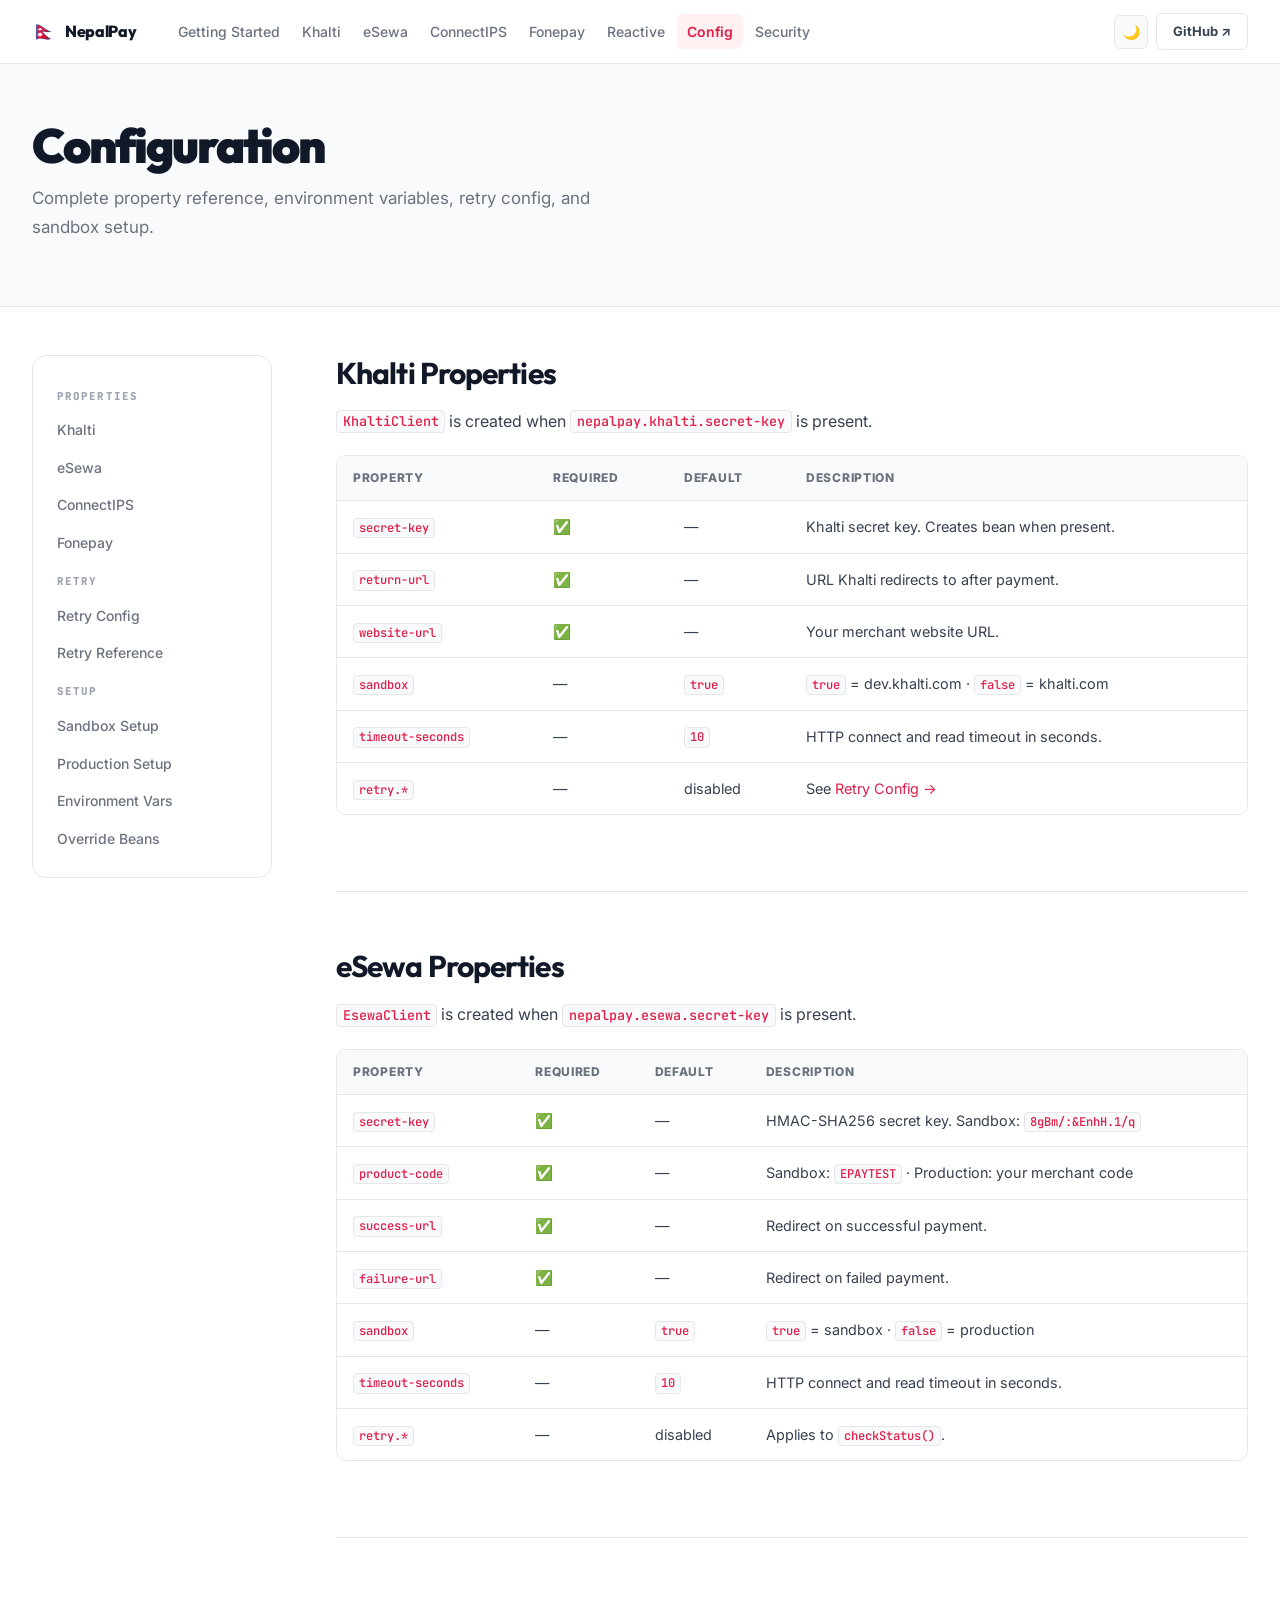
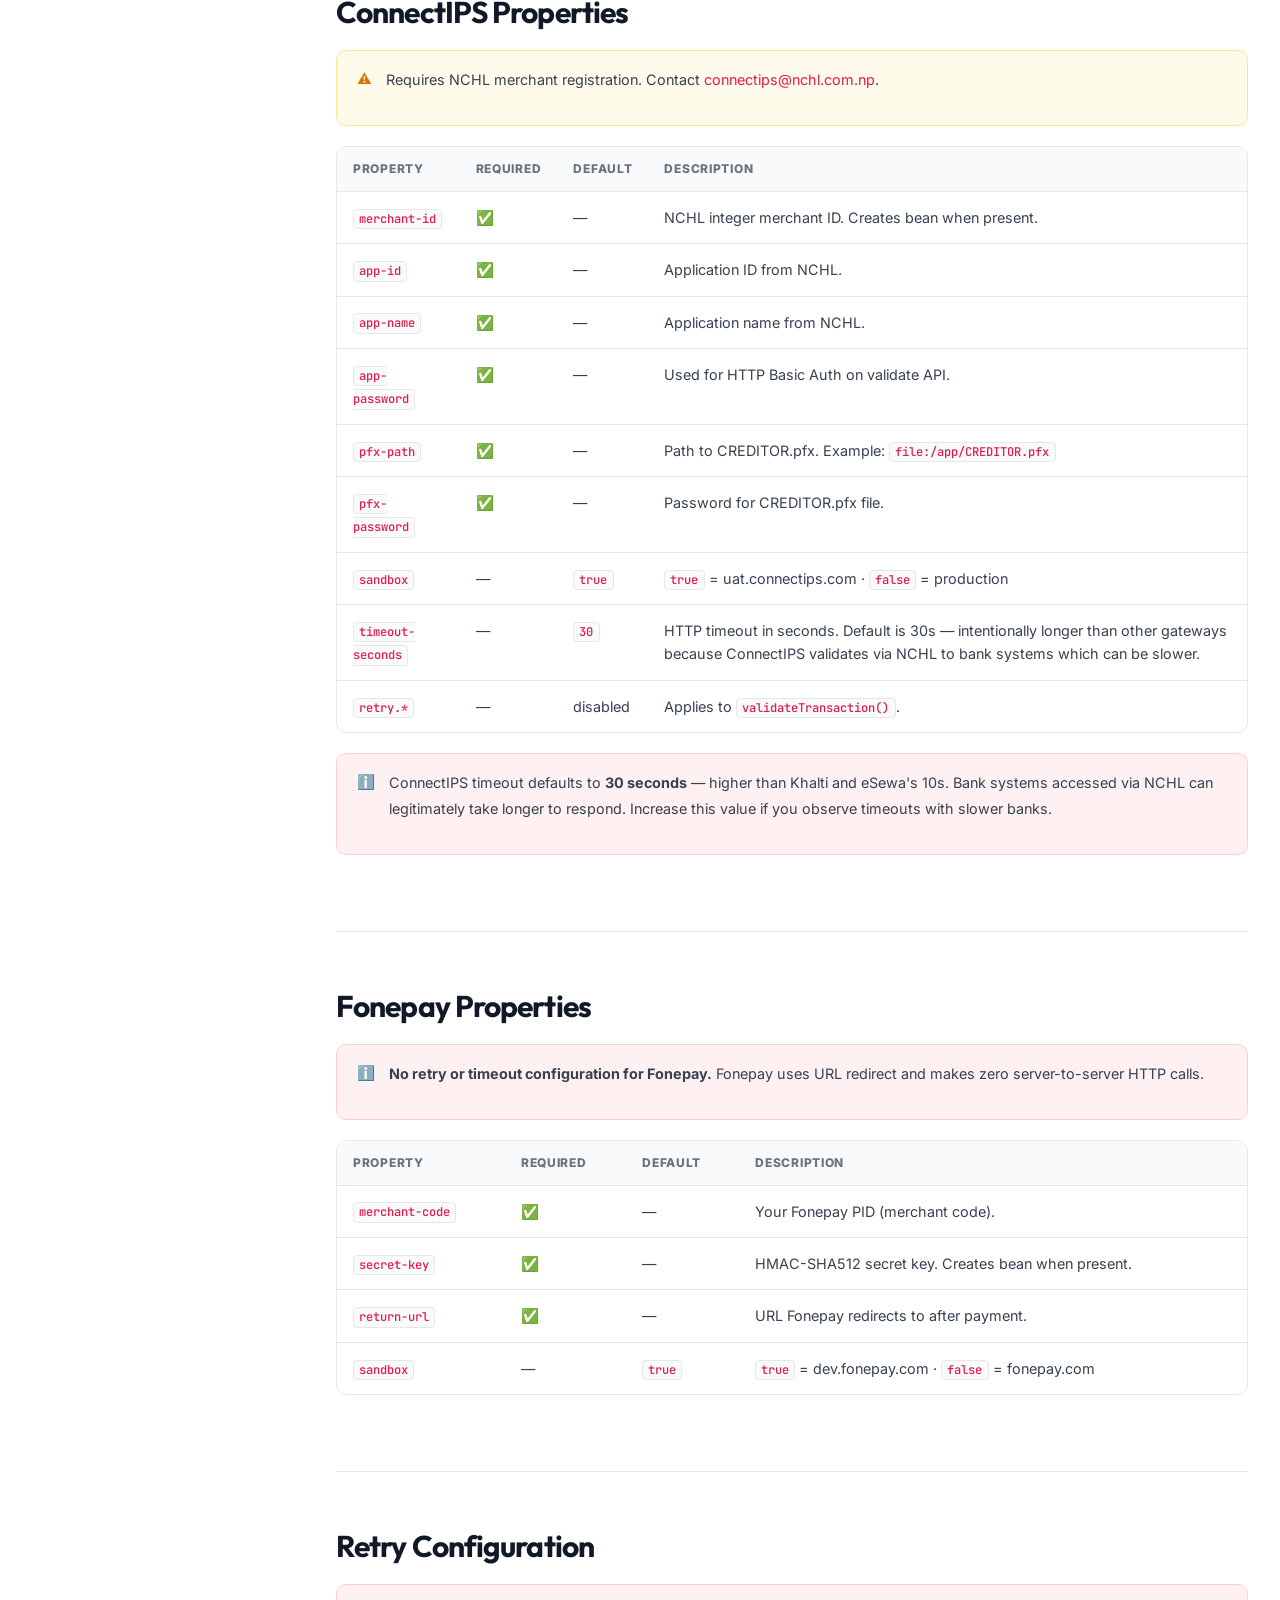
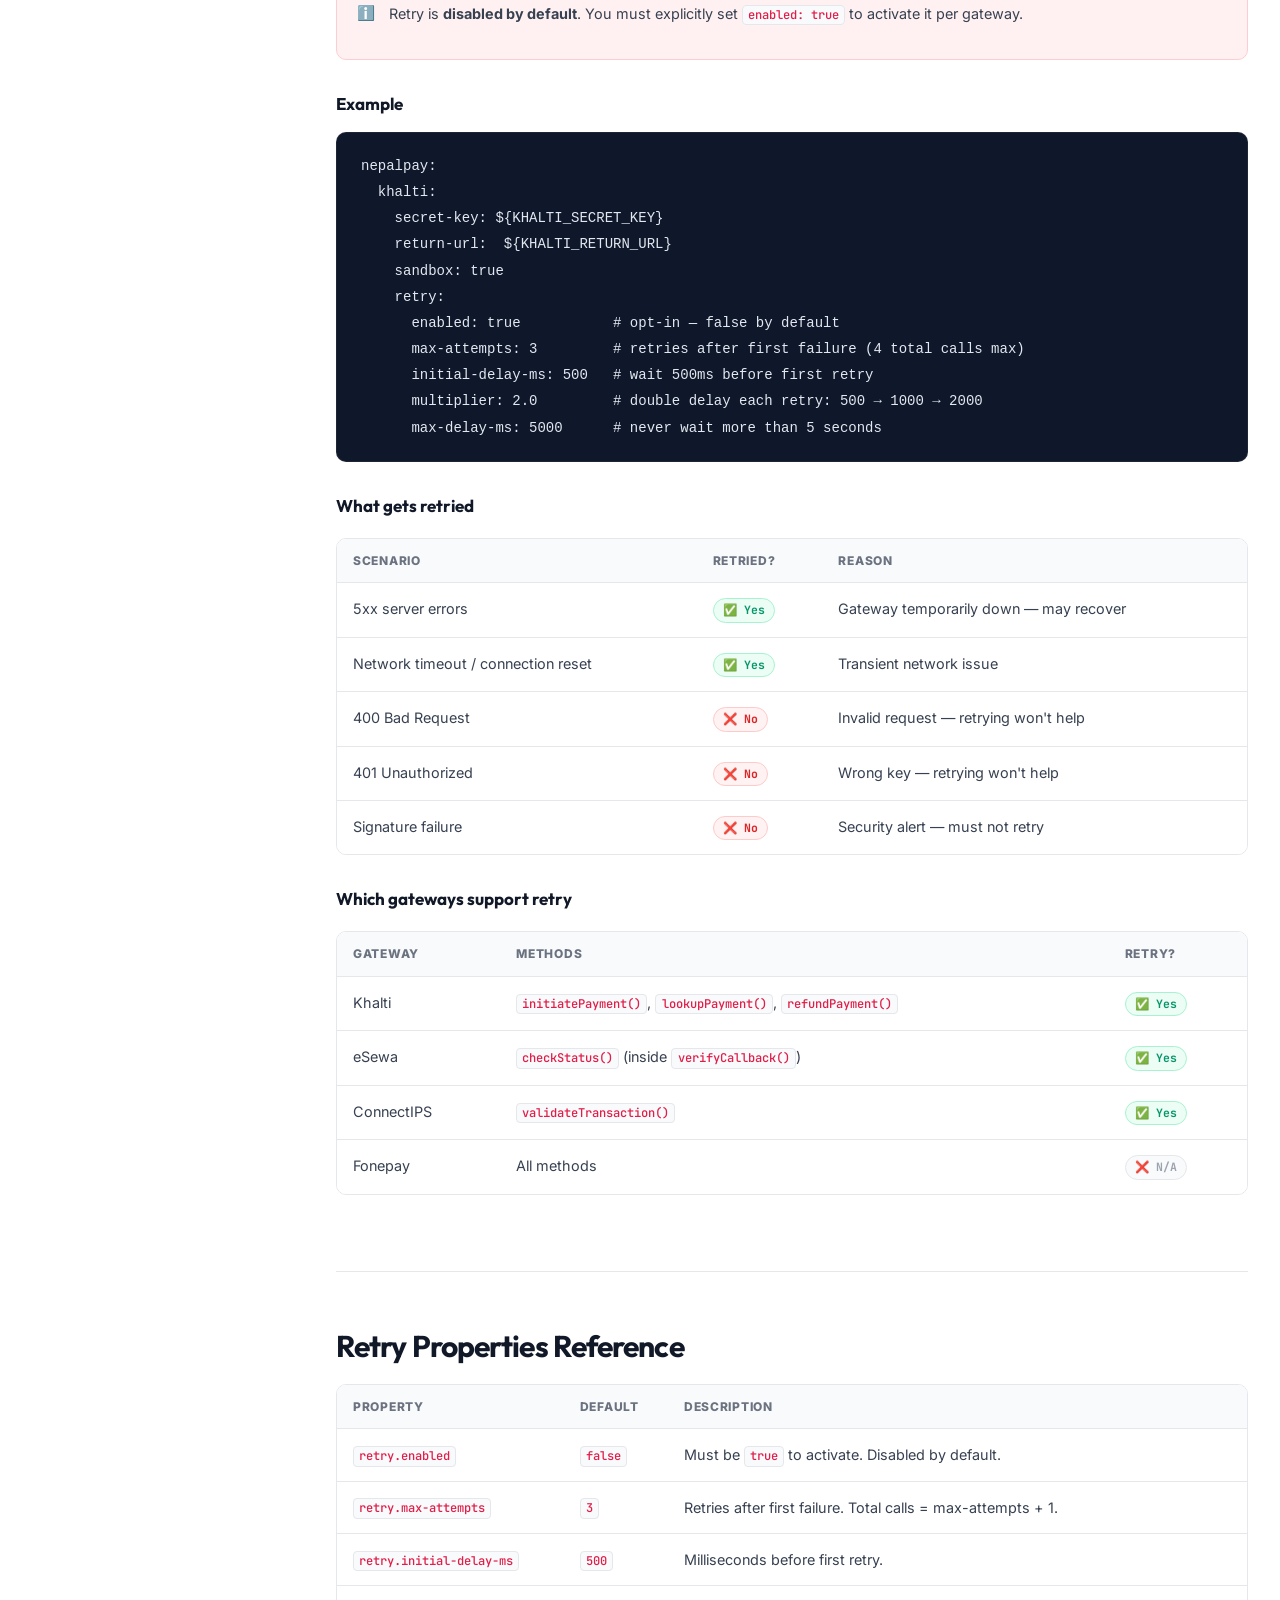
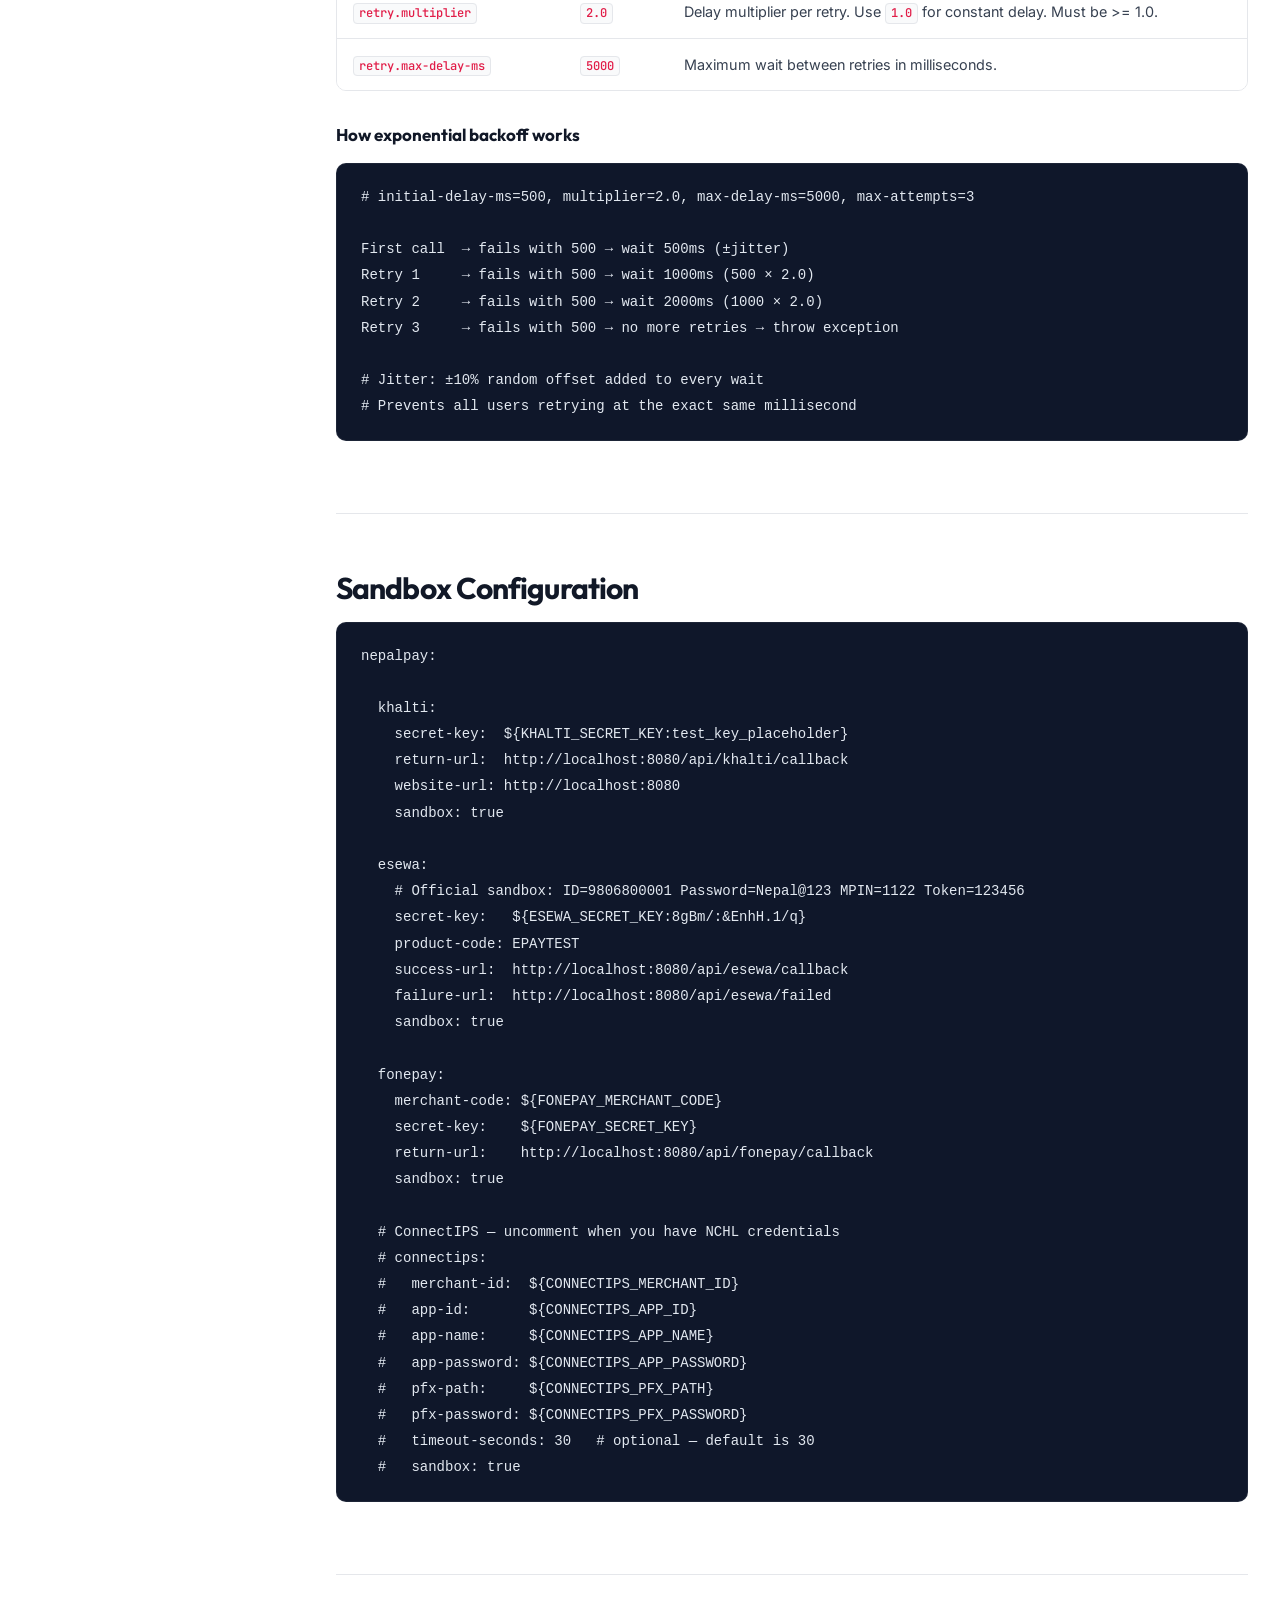
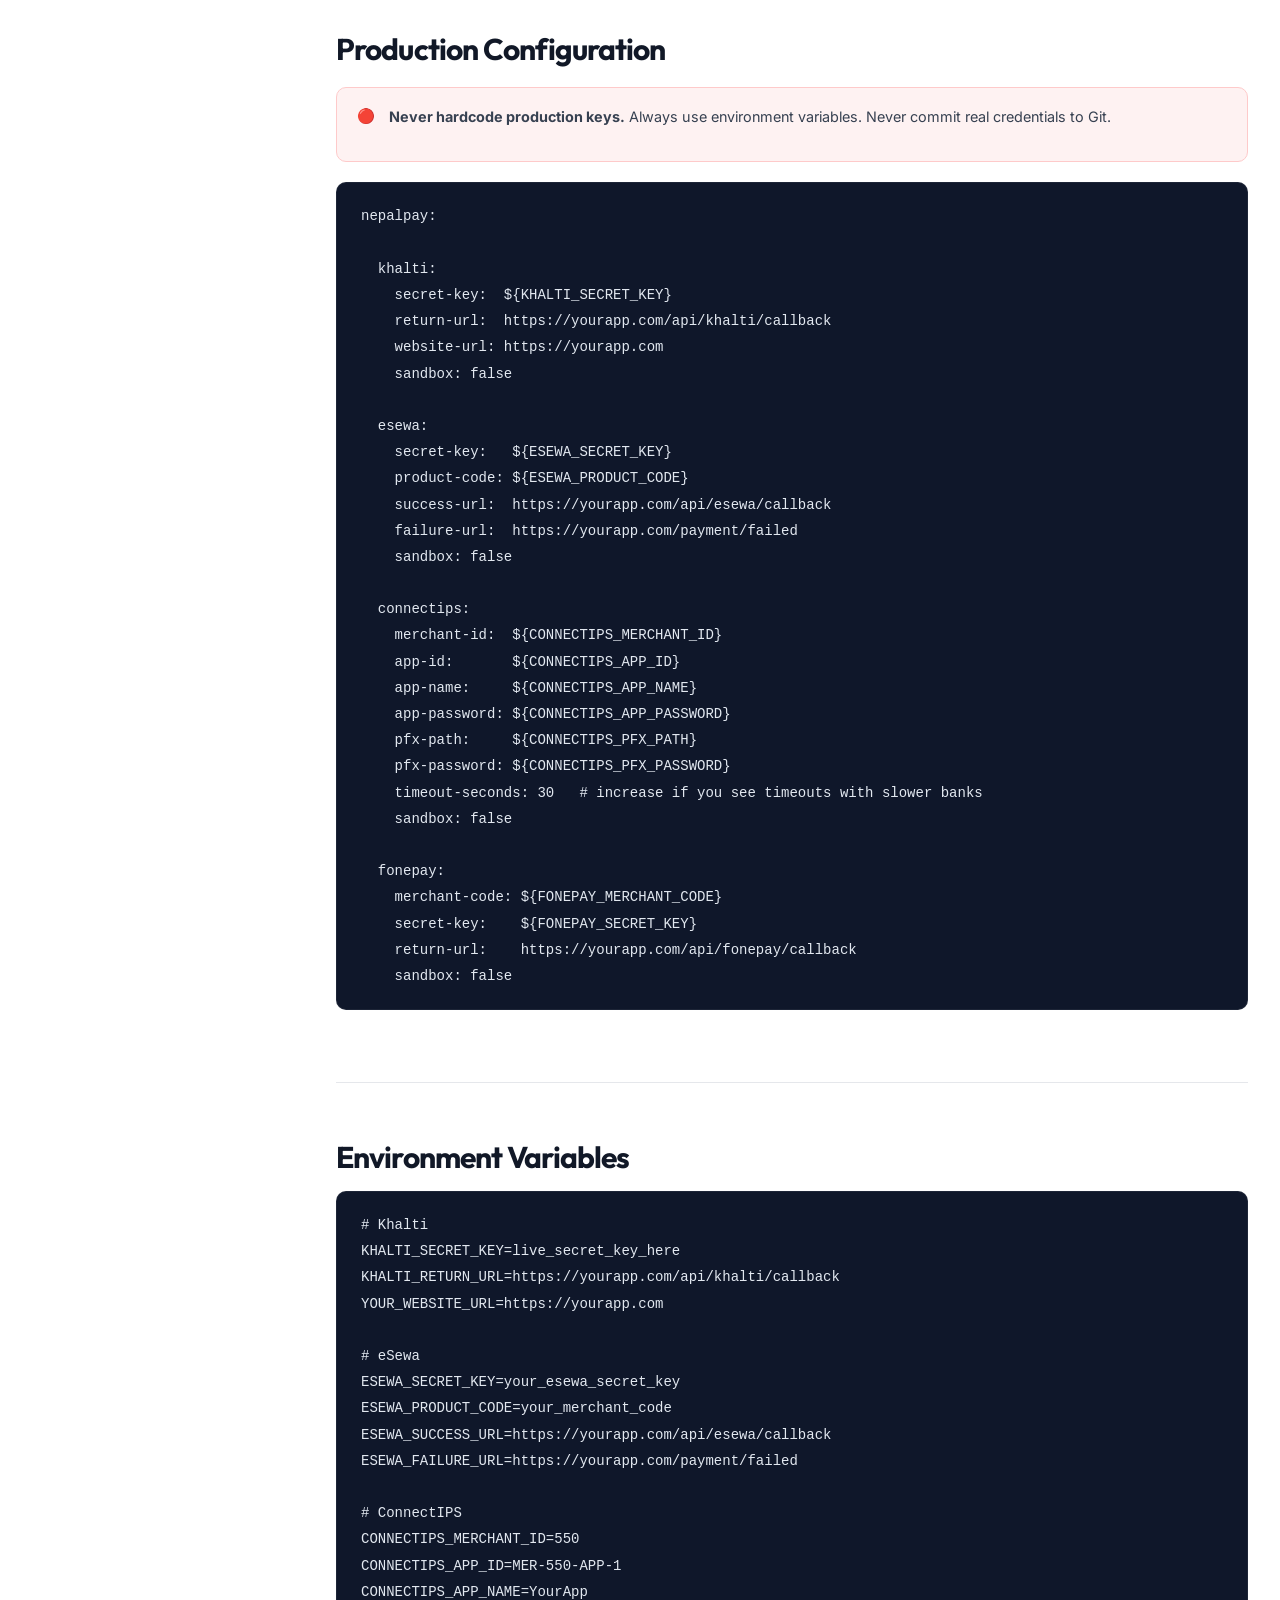
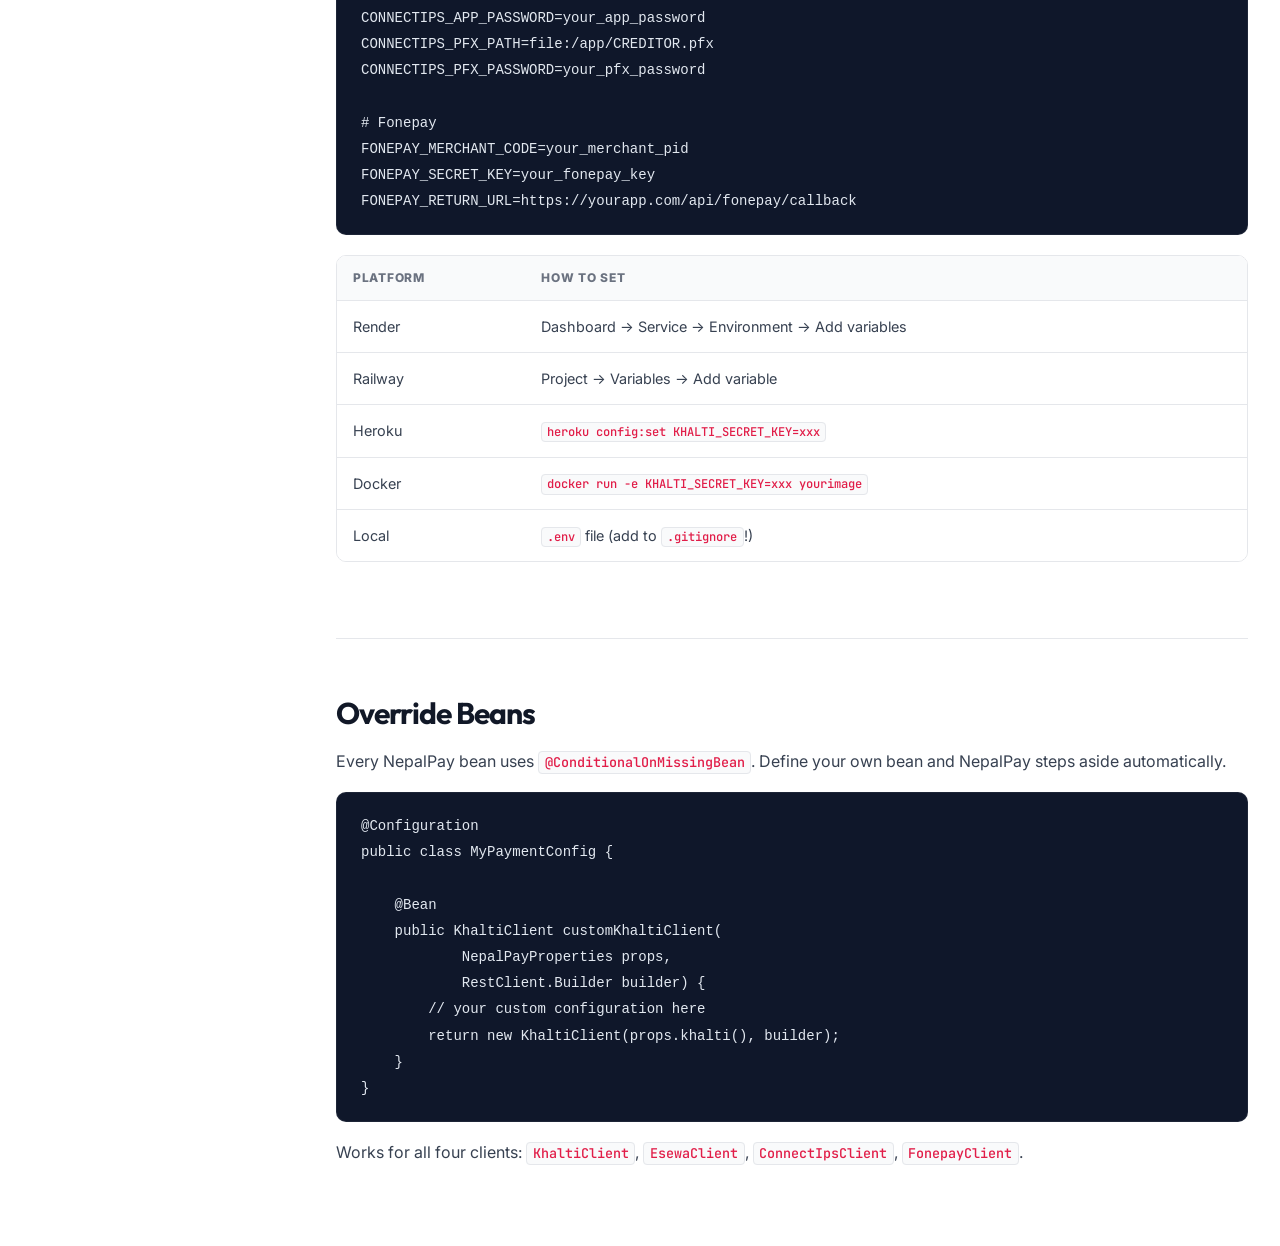
==== commit 3d66876b: "feat(connectips): make timeout configurable via nepalpay.connectips.timeout-seconds (closes #8) - Ad" ====
--- a/docs/configuration.html
+++ b/docs/configuration.html
@@ -87,7 +87,7 @@
                     <tr><td><code>return-url</code></td><td>✅</td><td>—</td><td>URL Khalti redirects to after payment.</td></tr>
                     <tr><td><code>website-url</code></td><td>✅</td><td>—</td><td>Your merchant website URL.</td></tr>
                     <tr><td><code>sandbox</code></td><td>—</td><td><code>true</code></td><td><code>true</code> = dev.khalti.com · <code>false</code> = khalti.com</td></tr>
-                    <tr><td><code>timeout-seconds</code></td><td>—</td><td><code>10</code></td><td>HTTP timeout in seconds.</td></tr>
+                    <tr><td><code>timeout-seconds</code></td><td>—</td><td><code>10</code></td><td>HTTP connect and read timeout in seconds.</td></tr>
                     <tr><td><code>retry.*</code></td><td>—</td><td>disabled</td><td>See <a href="#retry">Retry Config →</a></td></tr>
                     </tbody>
                 </table>
@@ -106,6 +106,7 @@
                     <tr><td><code>success-url</code></td><td>✅</td><td>—</td><td>Redirect on successful payment.</td></tr>
                     <tr><td><code>failure-url</code></td><td>✅</td><td>—</td><td>Redirect on failed payment.</td></tr>
                     <tr><td><code>sandbox</code></td><td>—</td><td><code>true</code></td><td><code>true</code> = sandbox · <code>false</code> = production</td></tr>
+                    <tr><td><code>timeout-seconds</code></td><td>—</td><td><code>10</code></td><td>HTTP connect and read timeout in seconds.</td></tr>
                     <tr><td><code>retry.*</code></td><td>—</td><td>disabled</td><td>Applies to <code>checkStatus()</code>.</td></tr>
                     </tbody>
                 </table>
@@ -129,9 +130,20 @@
                     <tr><td><code>pfx-path</code></td><td>✅</td><td>—</td><td>Path to CREDITOR.pfx. Example: <code>file:/app/CREDITOR.pfx</code></td></tr>
                     <tr><td><code>pfx-password</code></td><td>✅</td><td>—</td><td>Password for CREDITOR.pfx file.</td></tr>
                     <tr><td><code>sandbox</code></td><td>—</td><td><code>true</code></td><td><code>true</code> = uat.connectips.com · <code>false</code> = production</td></tr>
+                    <tr><td><code>timeout-seconds</code></td><td>—</td><td><code>30</code></td><td>HTTP timeout in seconds. Default is 30s — intentionally longer than other gateways because ConnectIPS validates via NCHL to bank systems which can be slower.</td></tr>
                     <tr><td><code>retry.*</code></td><td>—</td><td>disabled</td><td>Applies to <code>validateTransaction()</code>.</td></tr>
                     </tbody>
                 </table>
+            </div>
+
+            <div class="callout callout-info">
+                <span class="callout-icon">ℹ️</span>
+                <p>
+                    ConnectIPS timeout defaults to <strong>30 seconds</strong> — higher than
+                    Khalti and eSewa's 10s. Bank systems accessed via NCHL can legitimately
+                    take longer to respond. Increase this value if you observe timeouts
+                    with slower banks.
+                </p>
             </div>
         </section>
 
@@ -139,7 +151,7 @@
             <h2>Fonepay Properties</h2>
             <div class="callout callout-info">
                 <span class="callout-icon">ℹ️</span>
-                <p><strong>No retry configuration for Fonepay.</strong> Fonepay uses URL redirect and makes zero server-to-server HTTP calls.</p>
+                <p><strong>No retry or timeout configuration for Fonepay.</strong> Fonepay uses URL redirect and makes zero server-to-server HTTP calls.</p>
             </div>
             <div class="table-wrap">
                 <table>
@@ -211,7 +223,7 @@
                     <tr><td><code>retry.enabled</code></td><td><code>false</code></td><td>Must be <code>true</code> to activate. Disabled by default.</td></tr>
                     <tr><td><code>retry.max-attempts</code></td><td><code>3</code></td><td>Retries after first failure. Total calls = max-attempts + 1.</td></tr>
                     <tr><td><code>retry.initial-delay-ms</code></td><td><code>500</code></td><td>Milliseconds before first retry.</td></tr>
-                    <tr><td><code>retry.multiplier</code></td><td><code>2.0</code></td><td>Delay multiplier per retry. Use <code>1.0</code> for constant delay. Must be >= 1.0.</td></tr>
+                    <tr><td><code>retry.multiplier</code></td><td><code>2.0</code></td><td>Delay multiplier per retry. Use <code>1.0</code> for constant delay. Must be &gt;= 1.0.</td></tr>
                     <tr><td><code>retry.max-delay-ms</code></td><td><code>5000</code></td><td>Maximum wait between retries in milliseconds.</td></tr>
                     </tbody>
                 </table>
@@ -261,6 +273,7 @@
   #   app-password: ${CONNECTIPS_APP_PASSWORD}
   #   pfx-path:     ${CONNECTIPS_PFX_PATH}
   #   pfx-password: ${CONNECTIPS_PFX_PASSWORD}
+  #   timeout-seconds: 30   # optional — default is 30
   #   sandbox: true</code></pre>
         </section>
 
@@ -276,14 +289,14 @@
     secret-key:  ${KHALTI_SECRET_KEY}
     return-url:  https://yourapp.com/api/khalti/callback
     website-url: https://yourapp.com
-    sandbox: false                    # ← production
+    sandbox: false
 
   esewa:
     secret-key:   ${ESEWA_SECRET_KEY}
-    product-code: ${ESEWA_PRODUCT_CODE} # ⚠️ must be your real merchant code!
+    product-code: ${ESEWA_PRODUCT_CODE}
     success-url:  https://yourapp.com/api/esewa/callback
     failure-url:  https://yourapp.com/payment/failed
-    sandbox: false                    # ← production
+    sandbox: false
 
   connectips:
     merchant-id:  ${CONNECTIPS_MERCHANT_ID}
@@ -292,7 +305,14 @@
     app-password: ${CONNECTIPS_APP_PASSWORD}
     pfx-path:     ${CONNECTIPS_PFX_PATH}
     pfx-password: ${CONNECTIPS_PFX_PASSWORD}
-    sandbox: false                    # ← production</code></pre>
+    timeout-seconds: 30   # increase if you see timeouts with slower banks
+    sandbox: false
+
+  fonepay:
+    merchant-code: ${FONEPAY_MERCHANT_CODE}
+    secret-key:    ${FONEPAY_SECRET_KEY}
+    return-url:    https://yourapp.com/api/fonepay/callback
+    sandbox: false</code></pre>
         </section>
 
         <section id="env-vars">
@@ -360,6 +380,8 @@
         <a class="footer-brand" href="index.html">🇳🇵 NepalPay</a>
         <div class="footer-links">
             <a href="index.html">Home</a>
+            <a href="getting-started.html">Getting Started</a>
+            <a href="security.html">Security</a>
             <a href="https://github.com/sujankim/nepal-pay-spring-boot-starter"
                target="_blank" rel="noopener">GitHub</a>
         </div>
--- a/docs/css/styles.css
+++ b/docs/css/styles.css
@@ -566,7 +566,6 @@
    ══════════════════════════════════════════════════════ */
 .code-compare { display: grid; grid-template-columns: 1fr 1fr; gap: 1.5rem; }
 
-.code-compare-block {}
 
 .code-compare-label {
     display: inline-flex; align-items: center; gap: 6px;
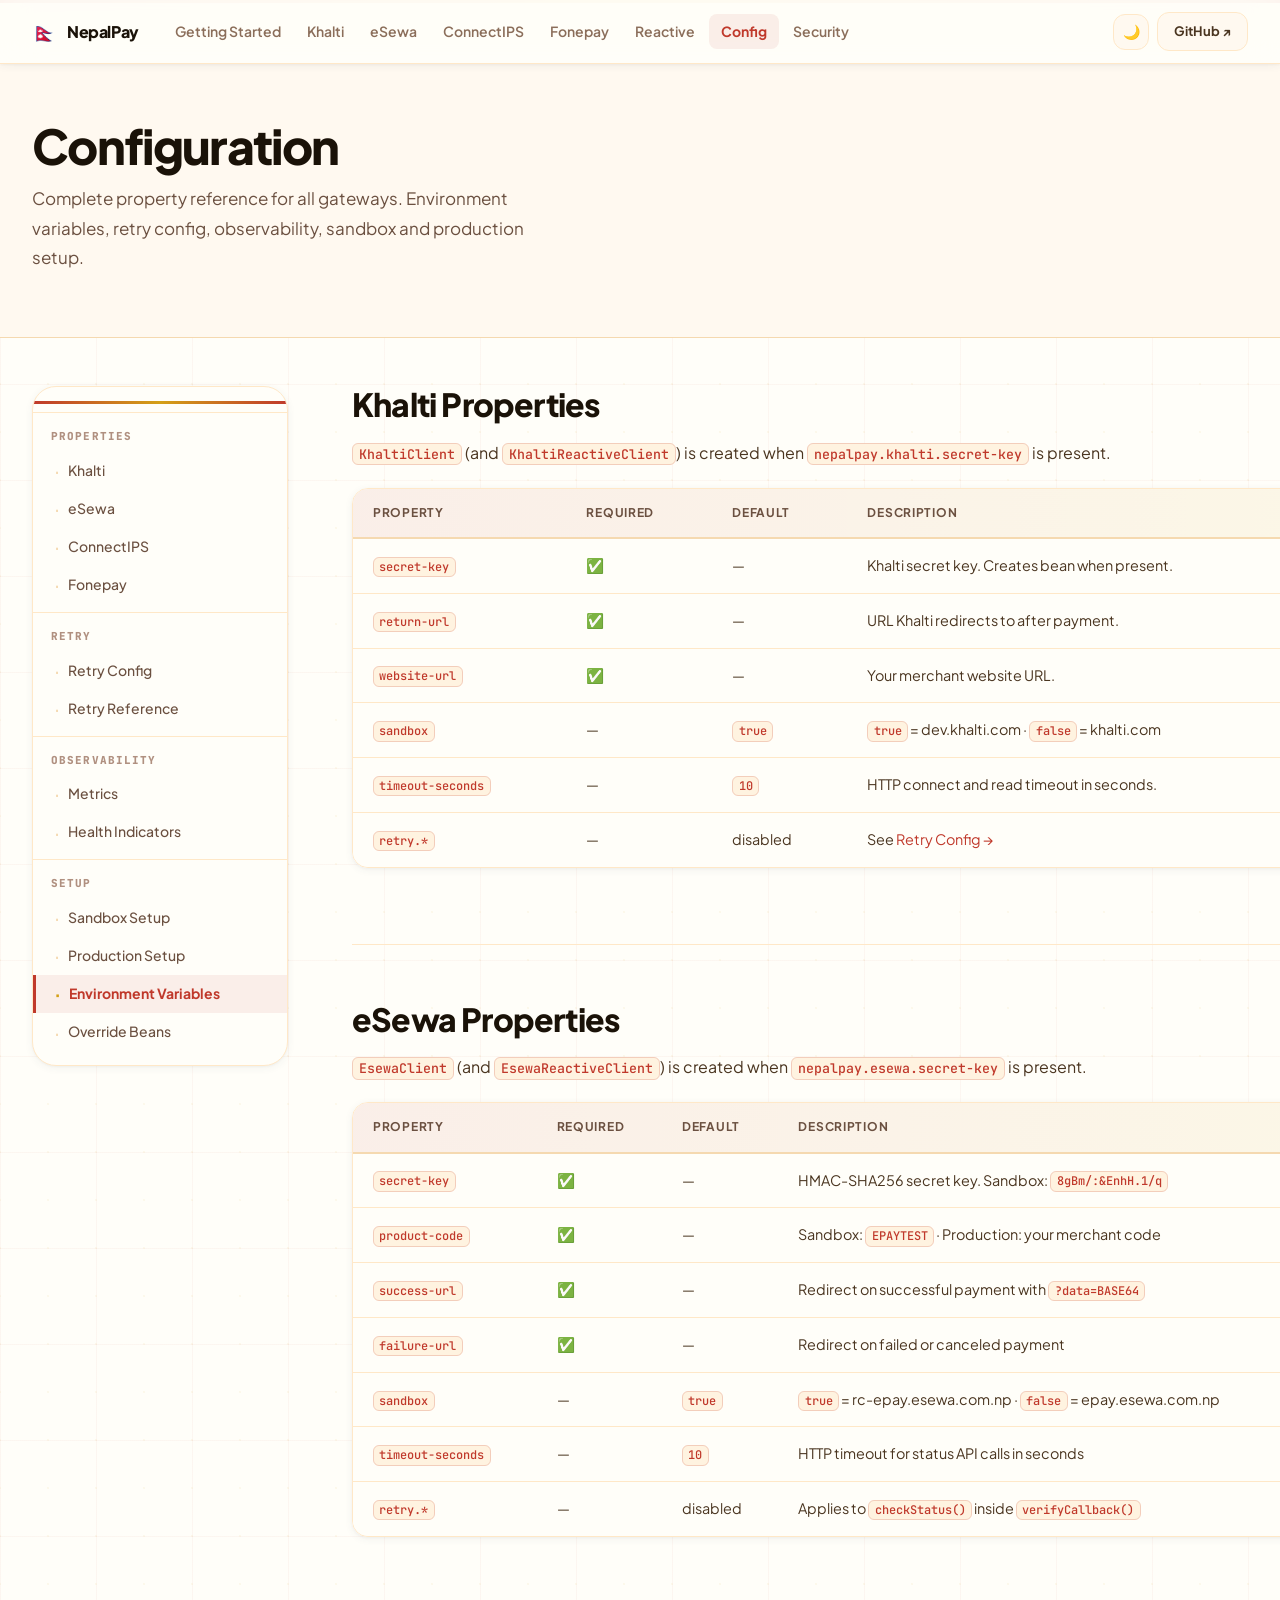
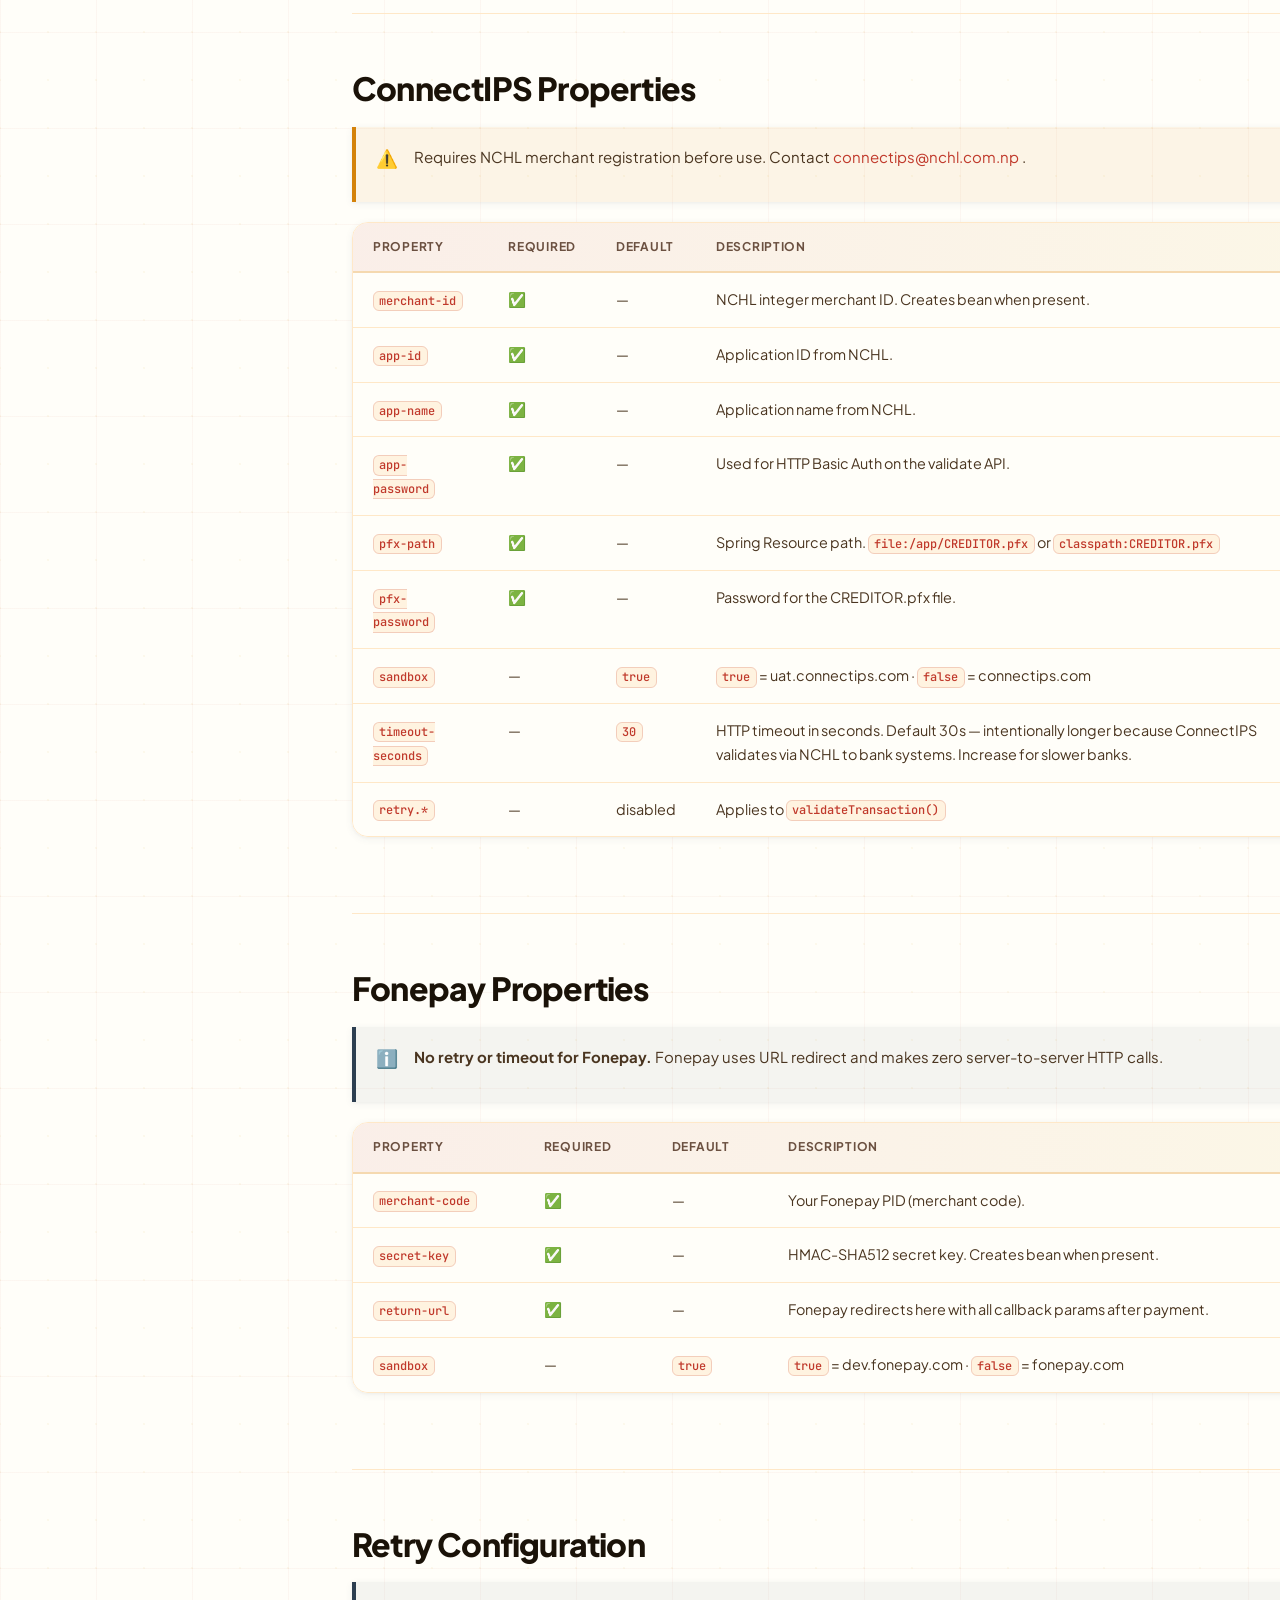
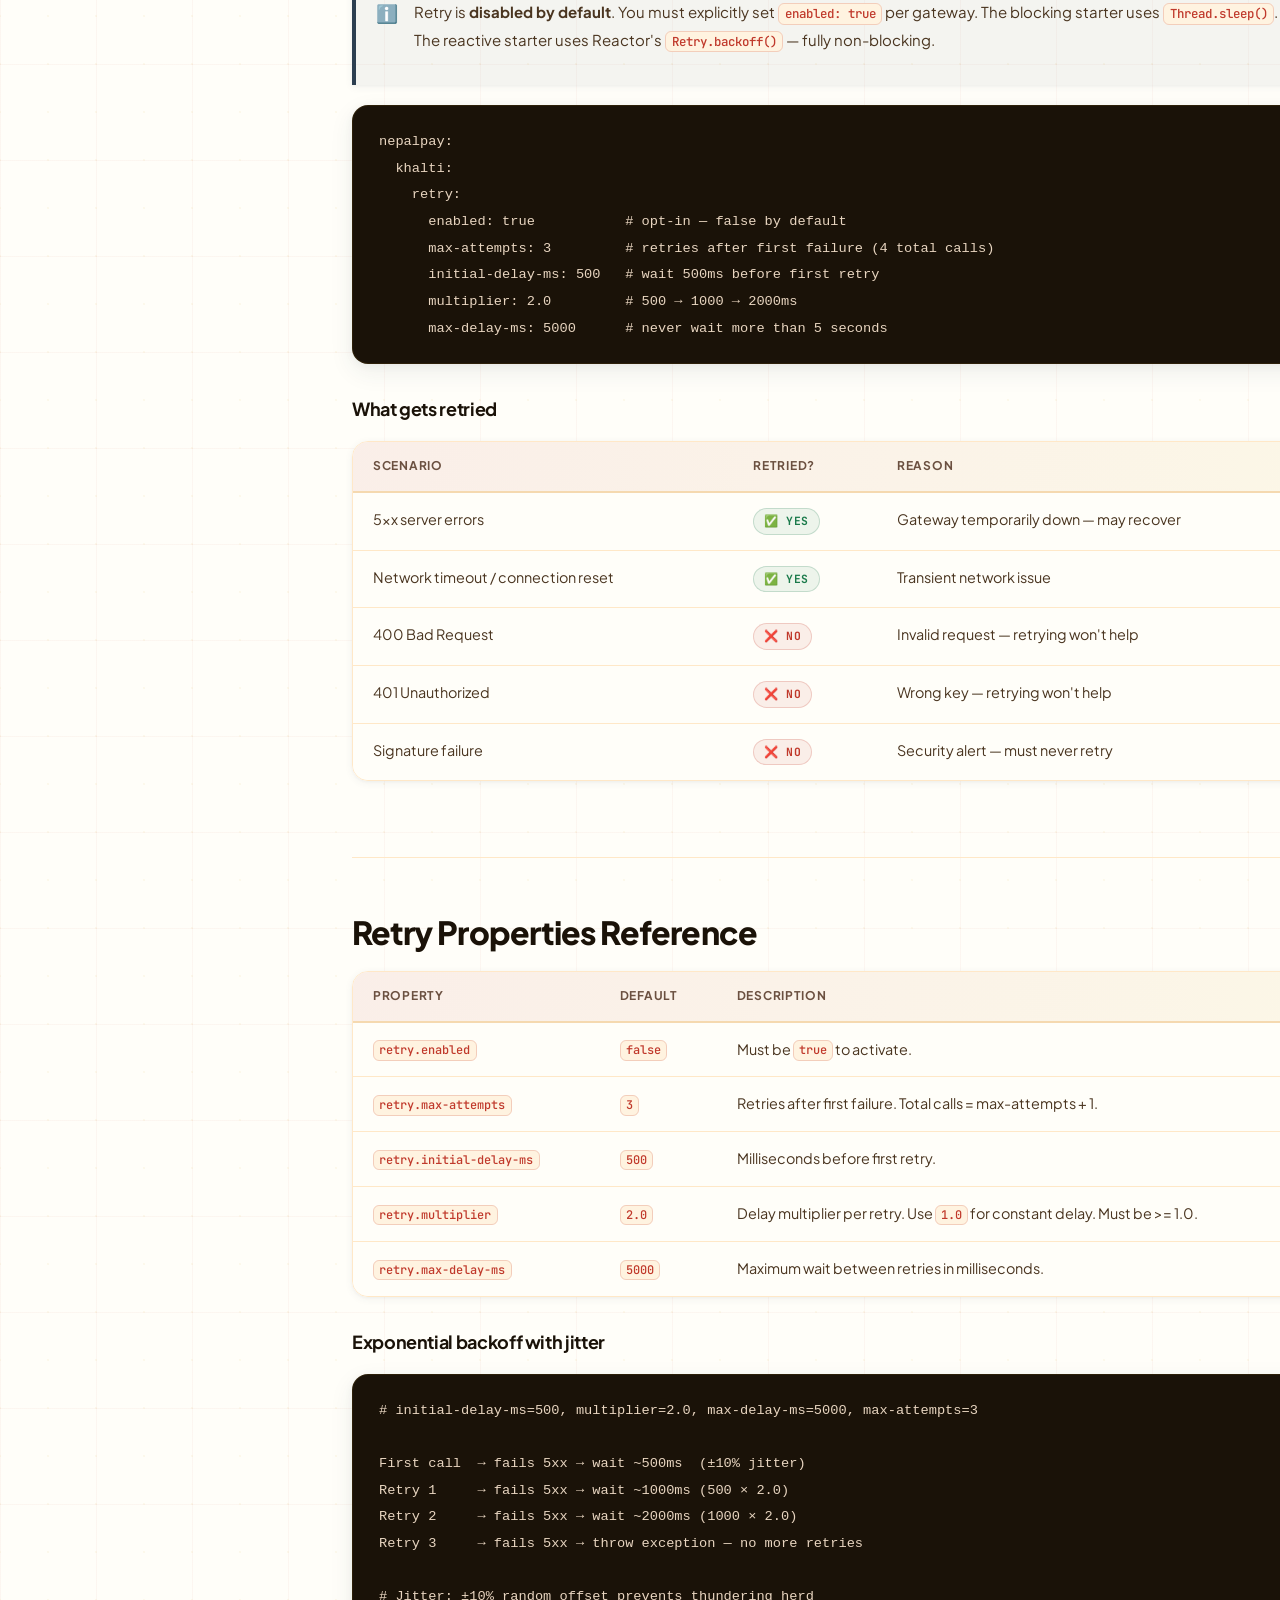
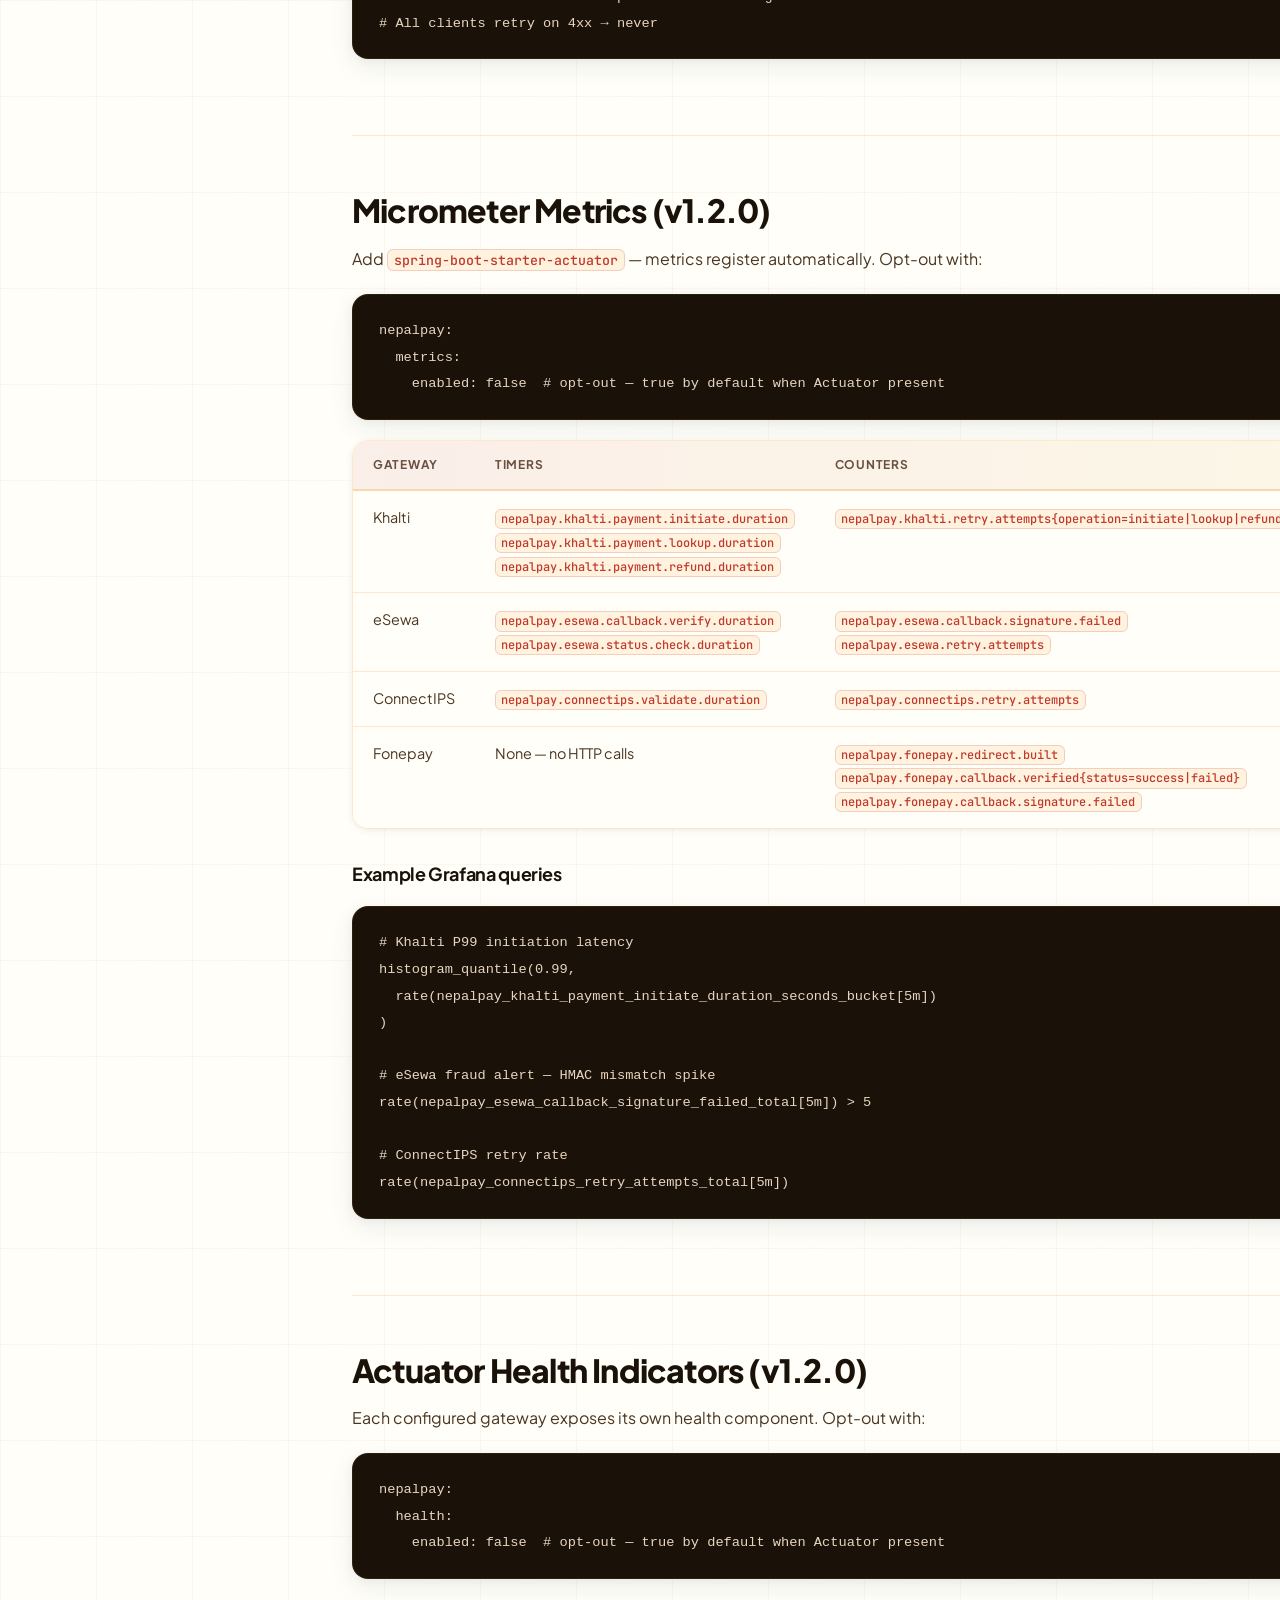
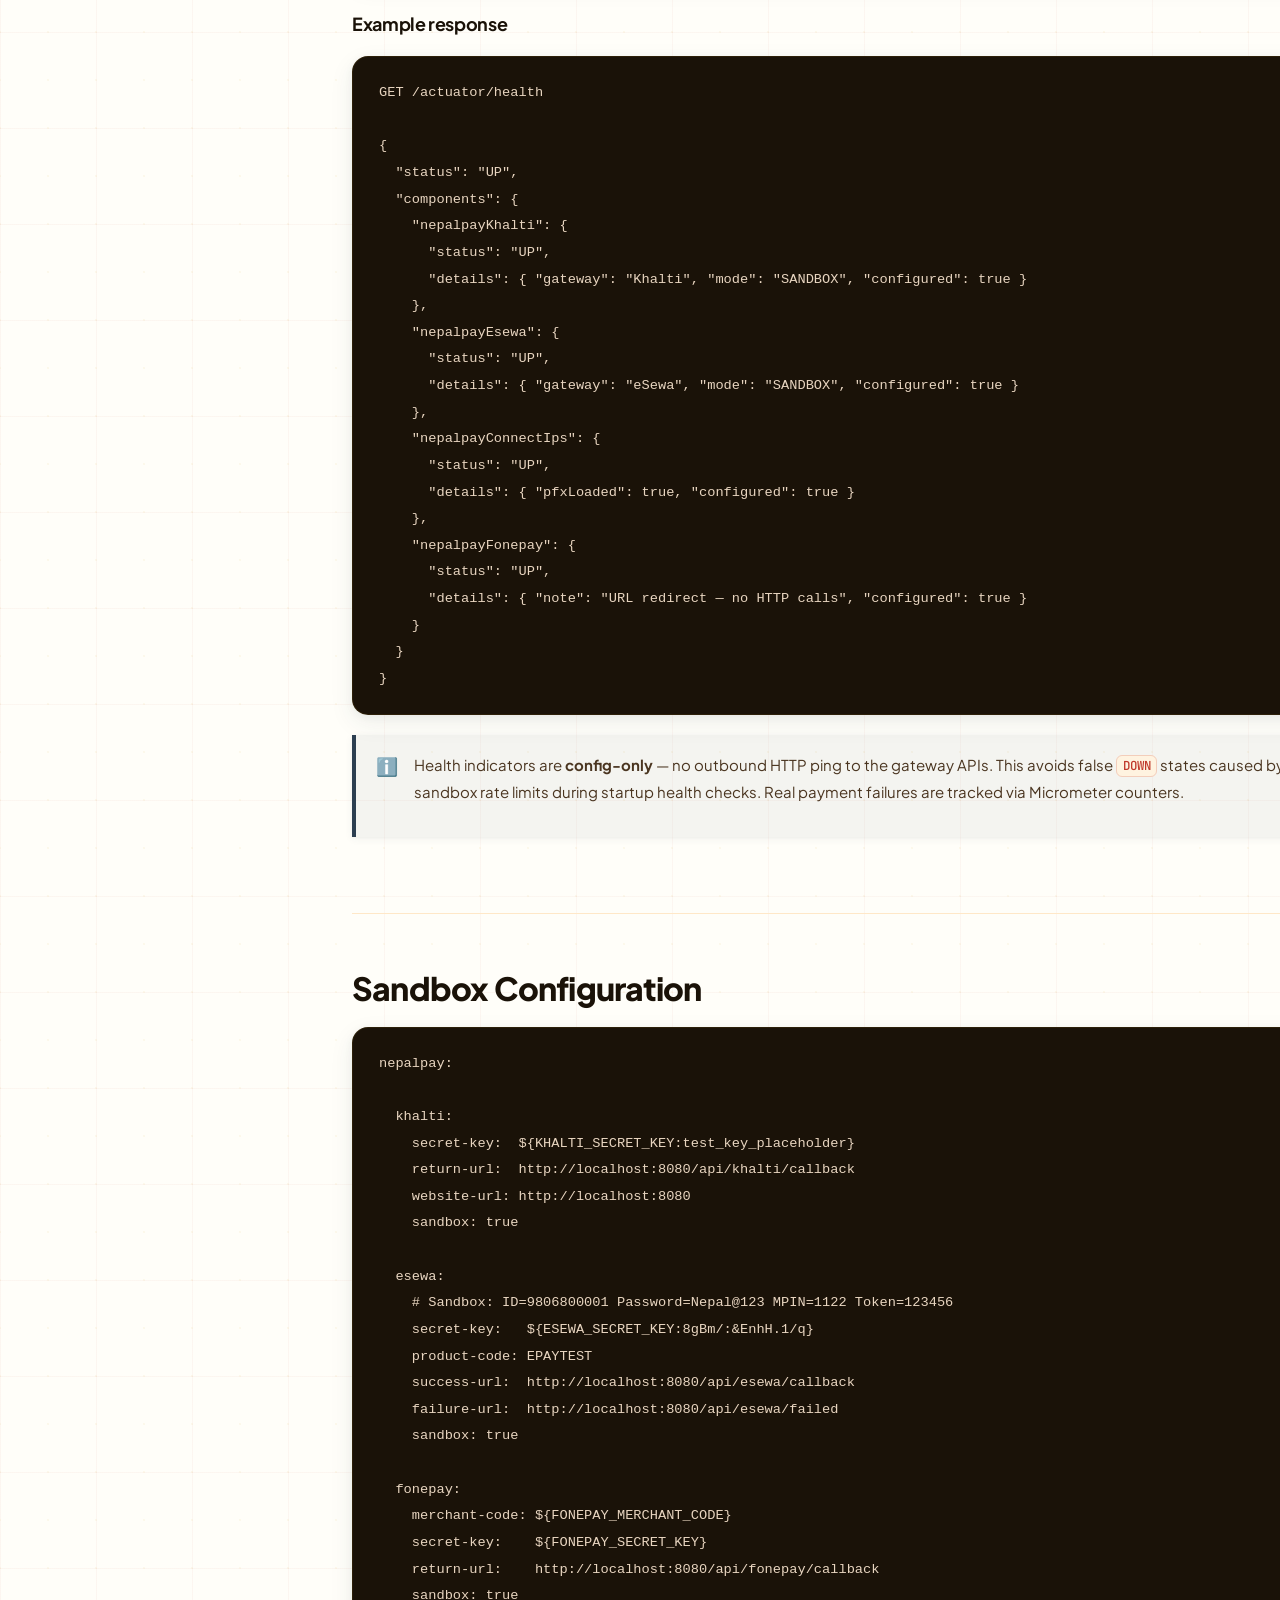
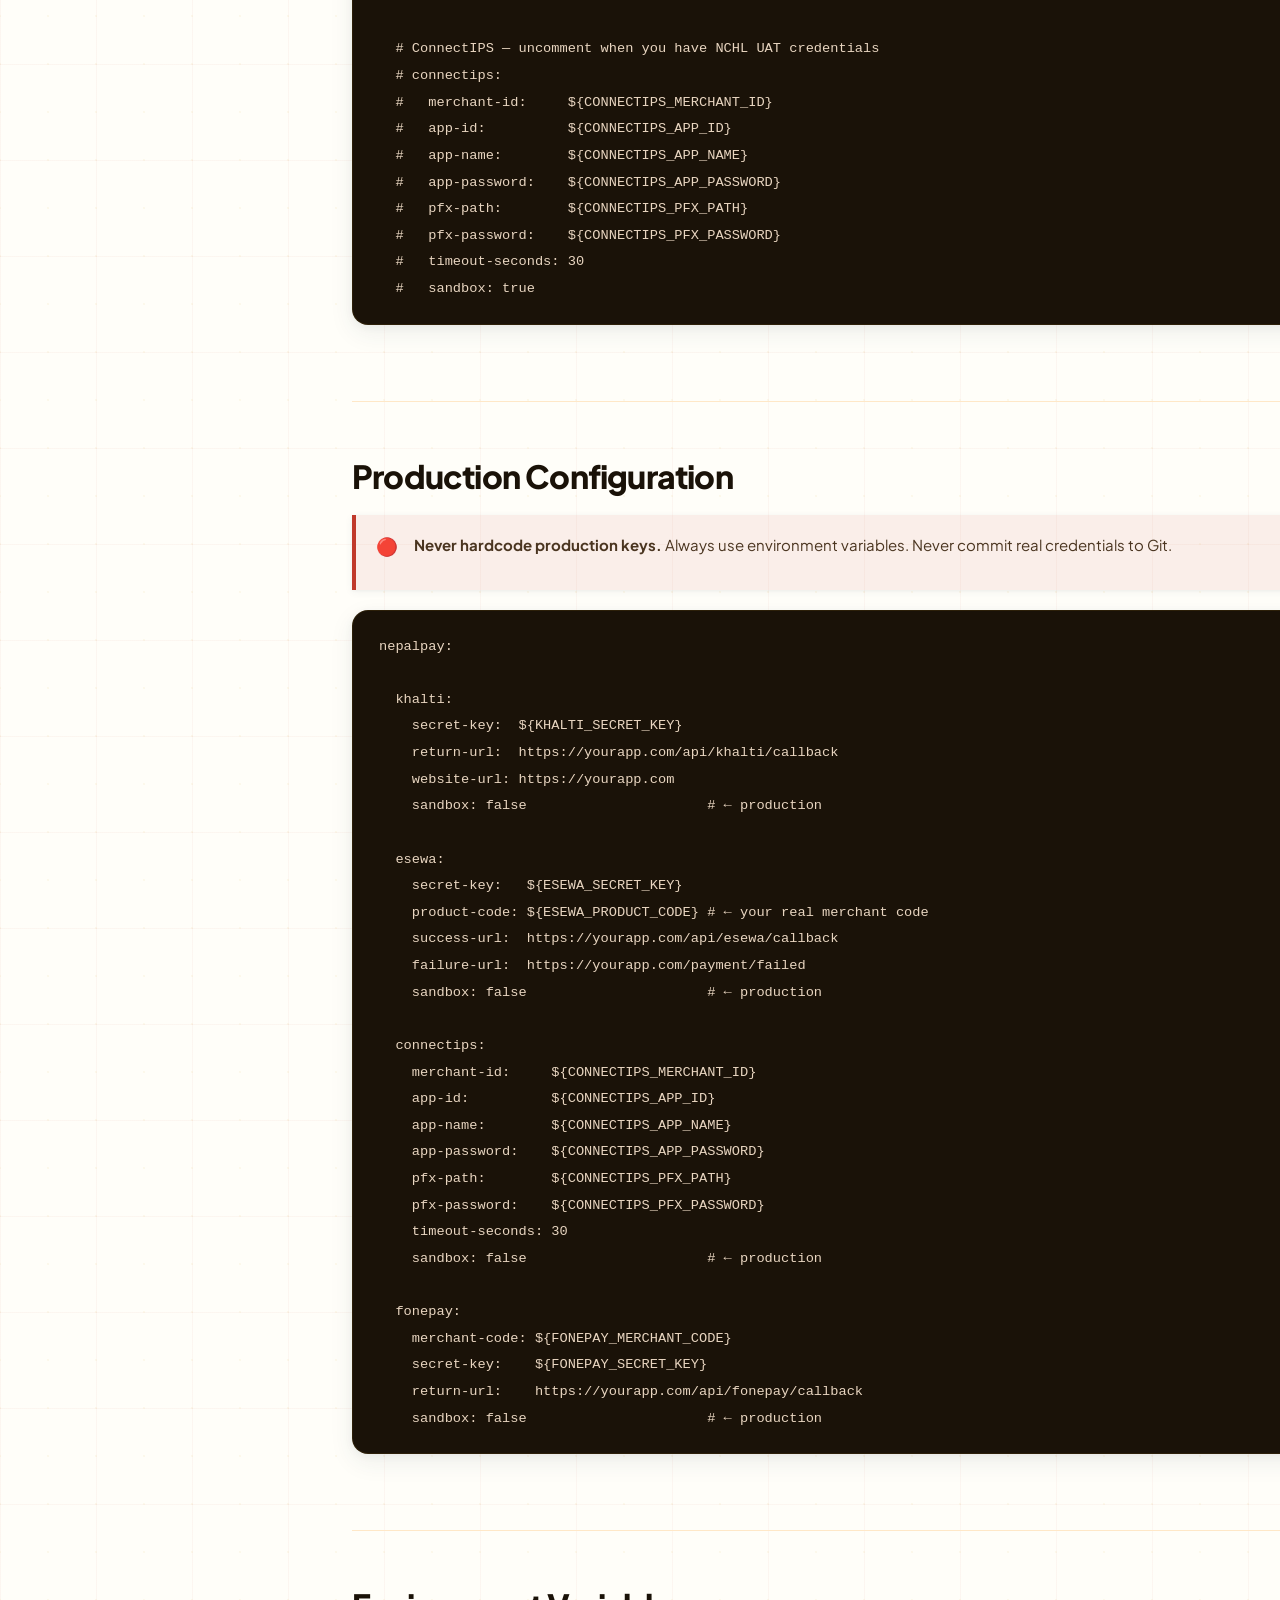
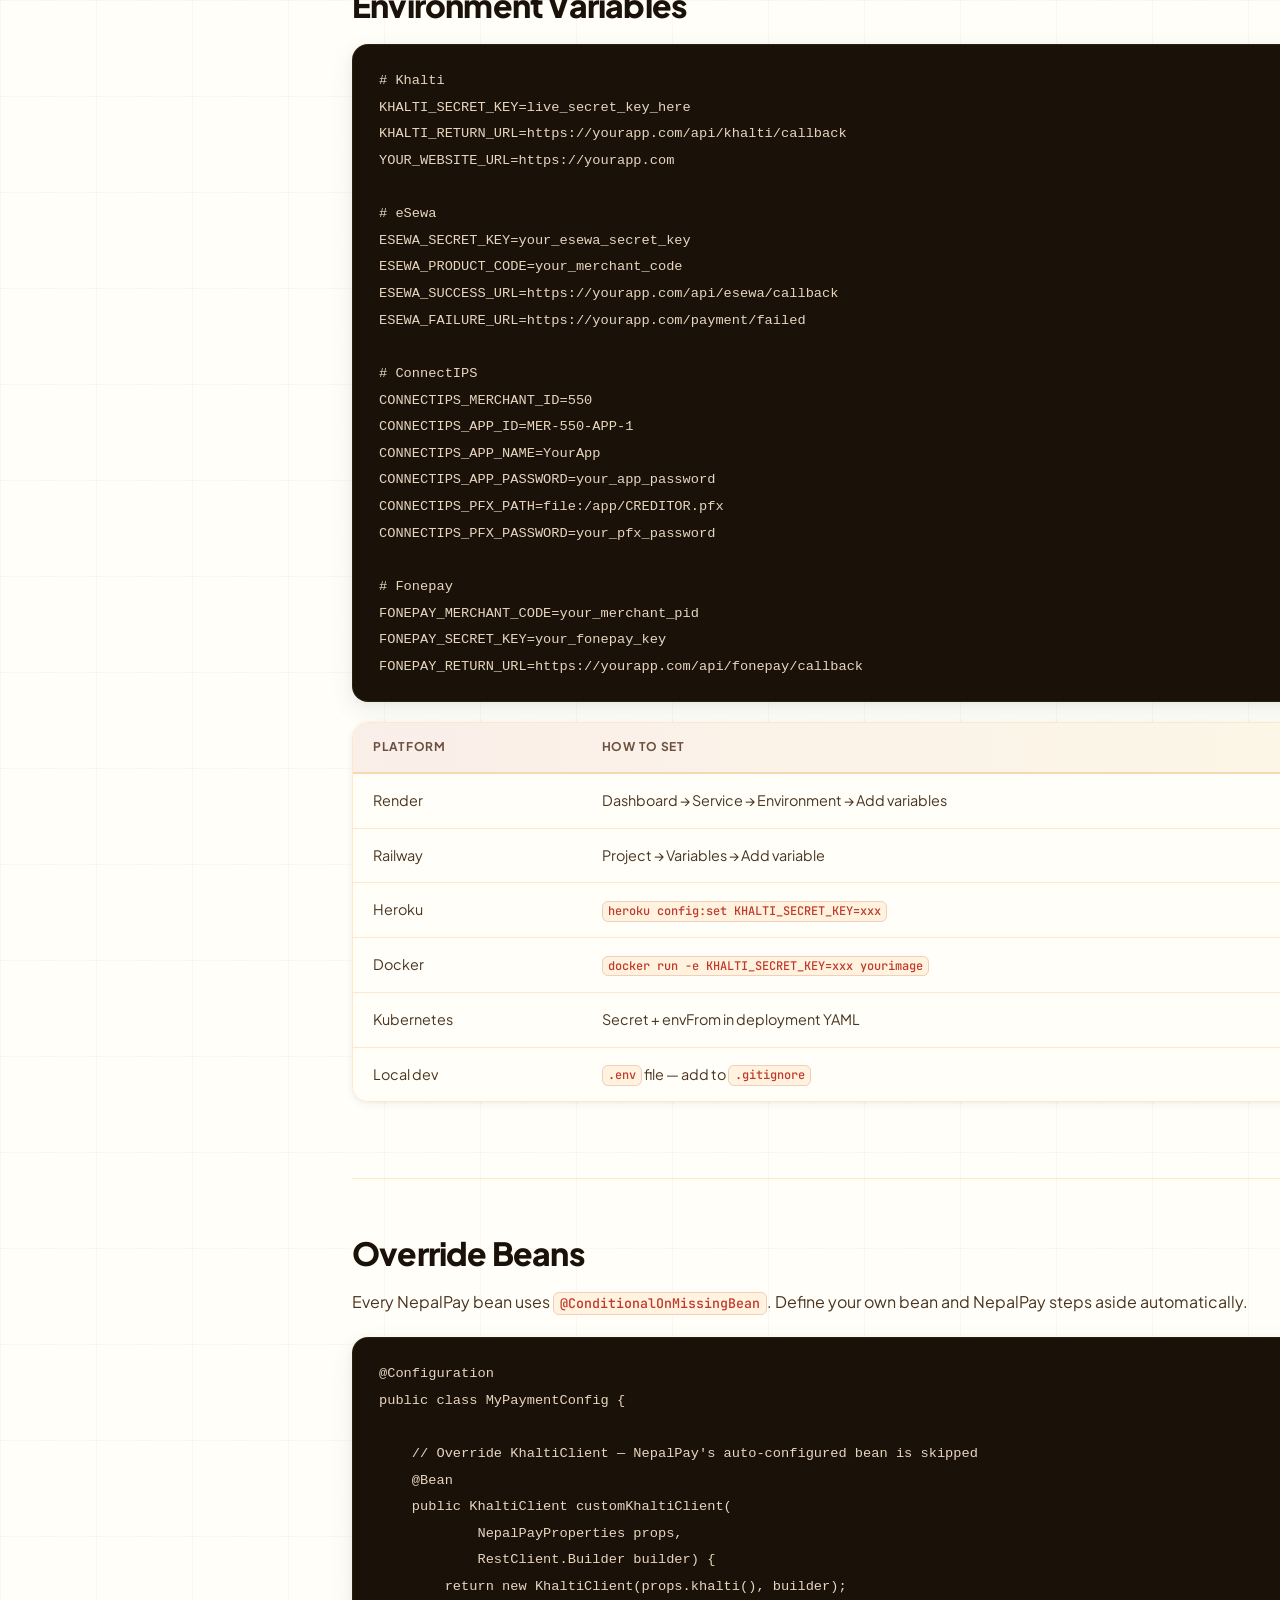
==== commit c6211bfc: "feat(connectips): configurable timeout + docs redesign + Copilot fixes feat: - ConnectIPS timeout no" ====
--- a/docs/configuration.html
+++ b/docs/configuration.html
@@ -4,6 +4,8 @@
     <meta charset="UTF-8">
     <meta name="viewport" content="width=device-width, initial-scale=1.0">
     <title>Configuration — NepalPay</title>
+    <meta name="description"
+          content="Complete NepalPay property reference — Khalti, eSewa, ConnectIPS, Fonepay, retry, metrics, health, sandbox, and production setup.">
     <link rel="stylesheet" href="./css/styles.css">
     <script>
         (function () {
@@ -47,15 +49,21 @@
             </div>
         </div>
     </nav>
+
     <div class="page-header-body">
         <div class="page-header-left">
             <h1>Configuration</h1>
-            <p>Complete property reference, environment variables, retry config, and sandbox setup.</p>
+            <p>
+                Complete property reference for all gateways.
+                Environment variables, retry config, observability,
+                sandbox and production setup.
+            </p>
         </div>
     </div>
 </div>
 
 <div class="docs-wrapper">
+
     <aside class="sidebar">
         <nav class="sidebar-nav">
             <div class="sidebar-group-label">Properties</div>
@@ -66,183 +74,525 @@
             <div class="sidebar-group-label">Retry</div>
             <a href="#retry">Retry Config</a>
             <a href="#retry-ref">Retry Reference</a>
+            <div class="sidebar-group-label">Observability</div>
+            <a href="#metrics">Metrics</a>
+            <a href="#health">Health Indicators</a>
             <div class="sidebar-group-label">Setup</div>
             <a href="#sandbox">Sandbox Setup</a>
             <a href="#production">Production Setup</a>
-            <a href="#env-vars">Environment Vars</a>
+            <a href="#env-vars">Environment Variables</a>
             <a href="#override">Override Beans</a>
         </nav>
     </aside>
 
     <article class="docs-content">
 
+        <!-- Khalti -->
         <section id="khalti-props">
             <h2>Khalti Properties</h2>
-            <p><code>KhaltiClient</code> is created when <code>nepalpay.khalti.secret-key</code> is present.</p>
+            <p>
+                <code>KhaltiClient</code> (and
+                <code>KhaltiReactiveClient</code>) is created when
+                <code>nepalpay.khalti.secret-key</code> is present.
+            </p>
             <div class="table-wrap">
                 <table>
-                    <thead><tr><th>Property</th><th>Required</th><th>Default</th><th>Description</th></tr></thead>
+                    <thead>
+                    <tr>
+                        <th>Property</th>
+                        <th>Required</th>
+                        <th>Default</th>
+                        <th>Description</th>
+                    </tr>
+                    </thead>
                     <tbody>
-                    <tr><td><code>secret-key</code></td><td>✅</td><td>—</td><td>Khalti secret key. Creates bean when present.</td></tr>
-                    <tr><td><code>return-url</code></td><td>✅</td><td>—</td><td>URL Khalti redirects to after payment.</td></tr>
-                    <tr><td><code>website-url</code></td><td>✅</td><td>—</td><td>Your merchant website URL.</td></tr>
-                    <tr><td><code>sandbox</code></td><td>—</td><td><code>true</code></td><td><code>true</code> = dev.khalti.com · <code>false</code> = khalti.com</td></tr>
-                    <tr><td><code>timeout-seconds</code></td><td>—</td><td><code>10</code></td><td>HTTP connect and read timeout in seconds.</td></tr>
-                    <tr><td><code>retry.*</code></td><td>—</td><td>disabled</td><td>See <a href="#retry">Retry Config →</a></td></tr>
+                    <tr>
+                        <td><code>secret-key</code></td>
+                        <td>✅</td>
+                        <td>—</td>
+                        <td>Khalti secret key. Creates bean when present.</td>
+                    </tr>
+                    <tr>
+                        <td><code>return-url</code></td>
+                        <td>✅</td>
+                        <td>—</td>
+                        <td>URL Khalti redirects to after payment.</td>
+                    </tr>
+                    <tr>
+                        <td><code>website-url</code></td>
+                        <td>✅</td>
+                        <td>—</td>
+                        <td>Your merchant website URL.</td>
+                    </tr>
+                    <tr>
+                        <td><code>sandbox</code></td>
+                        <td>—</td>
+                        <td><code>true</code></td>
+                        <td><code>true</code> = dev.khalti.com · <code>false</code> = khalti.com</td>
+                    </tr>
+                    <tr>
+                        <td><code>timeout-seconds</code></td>
+                        <td>—</td>
+                        <td><code>10</code></td>
+                        <td>HTTP connect and read timeout in seconds.</td>
+                    </tr>
+                    <tr>
+                        <td><code>retry.*</code></td>
+                        <td>—</td>
+                        <td>disabled</td>
+                        <td>See <a href="#retry">Retry Config →</a></td>
+                    </tr>
                     </tbody>
                 </table>
             </div>
         </section>
 
+        <!-- eSewa -->
         <section id="esewa-props">
             <h2>eSewa Properties</h2>
-            <p><code>EsewaClient</code> is created when <code>nepalpay.esewa.secret-key</code> is present.</p>
+            <p>
+                <code>EsewaClient</code> (and
+                <code>EsewaReactiveClient</code>) is created when
+                <code>nepalpay.esewa.secret-key</code> is present.
+            </p>
             <div class="table-wrap">
                 <table>
-                    <thead><tr><th>Property</th><th>Required</th><th>Default</th><th>Description</th></tr></thead>
+                    <thead>
+                    <tr>
+                        <th>Property</th>
+                        <th>Required</th>
+                        <th>Default</th>
+                        <th>Description</th>
+                    </tr>
+                    </thead>
                     <tbody>
-                    <tr><td><code>secret-key</code></td><td>✅</td><td>—</td><td>HMAC-SHA256 secret key. Sandbox: <code>8gBm/:&amp;EnhH.1/q</code></td></tr>
-                    <tr><td><code>product-code</code></td><td>✅</td><td>—</td><td>Sandbox: <code>EPAYTEST</code> · Production: your merchant code</td></tr>
-                    <tr><td><code>success-url</code></td><td>✅</td><td>—</td><td>Redirect on successful payment.</td></tr>
-                    <tr><td><code>failure-url</code></td><td>✅</td><td>—</td><td>Redirect on failed payment.</td></tr>
-                    <tr><td><code>sandbox</code></td><td>—</td><td><code>true</code></td><td><code>true</code> = sandbox · <code>false</code> = production</td></tr>
-                    <tr><td><code>timeout-seconds</code></td><td>—</td><td><code>10</code></td><td>HTTP connect and read timeout in seconds.</td></tr>
-                    <tr><td><code>retry.*</code></td><td>—</td><td>disabled</td><td>Applies to <code>checkStatus()</code>.</td></tr>
+                    <tr>
+                        <td><code>secret-key</code></td>
+                        <td>✅</td>
+                        <td>—</td>
+                        <td>HMAC-SHA256 secret key. Sandbox: <code>8gBm/:&amp;EnhH.1/q</code></td>
+                    </tr>
+                    <tr>
+                        <td><code>product-code</code></td>
+                        <td>✅</td>
+                        <td>—</td>
+                        <td>Sandbox: <code>EPAYTEST</code> · Production: your merchant code</td>
+                    </tr>
+                    <tr>
+                        <td><code>success-url</code></td>
+                        <td>✅</td>
+                        <td>—</td>
+                        <td>Redirect on successful payment with <code>?data=BASE64</code></td>
+                    </tr>
+                    <tr>
+                        <td><code>failure-url</code></td>
+                        <td>✅</td>
+                        <td>—</td>
+                        <td>Redirect on failed or canceled payment</td>
+                    </tr>
+                    <tr>
+                        <td><code>sandbox</code></td>
+                        <td>—</td>
+                        <td><code>true</code></td>
+                        <td><code>true</code> = rc-epay.esewa.com.np · <code>false</code> = epay.esewa.com.np</td>
+                    </tr>
+                    <tr>
+                        <td><code>timeout-seconds</code></td>
+                        <td>—</td>
+                        <td><code>10</code></td>
+                        <td>HTTP timeout for status API calls in seconds</td>
+                    </tr>
+                    <tr>
+                        <td><code>retry.*</code></td>
+                        <td>—</td>
+                        <td>disabled</td>
+                        <td>Applies to <code>checkStatus()</code> inside <code>verifyCallback()</code></td>
+                    </tr>
                     </tbody>
                 </table>
             </div>
         </section>
 
+        <!-- ConnectIPS -->
         <section id="connectips-props">
             <h2>ConnectIPS Properties</h2>
+
             <div class="callout callout-warning">
                 <span class="callout-icon">⚠️</span>
-                <p>Requires NCHL merchant registration. Contact <a href="mailto:connectips@nchl.com.np">connectips@nchl.com.np</a>.</p>
-            </div>
+                <p>
+                    Requires NCHL merchant registration before use.
+                    Contact
+                    <a href="mailto:connectips@nchl.com.np">
+                        connectips@nchl.com.np
+                    </a>.
+                </p>
+            </div>
+
             <div class="table-wrap">
                 <table>
-                    <thead><tr><th>Property</th><th>Required</th><th>Default</th><th>Description</th></tr></thead>
+                    <thead>
+                    <tr>
+                        <th>Property</th>
+                        <th>Required</th>
+                        <th>Default</th>
+                        <th>Description</th>
+                    </tr>
+                    </thead>
                     <tbody>
-                    <tr><td><code>merchant-id</code></td><td>✅</td><td>—</td><td>NCHL integer merchant ID. Creates bean when present.</td></tr>
-                    <tr><td><code>app-id</code></td><td>✅</td><td>—</td><td>Application ID from NCHL.</td></tr>
-                    <tr><td><code>app-name</code></td><td>✅</td><td>—</td><td>Application name from NCHL.</td></tr>
-                    <tr><td><code>app-password</code></td><td>✅</td><td>—</td><td>Used for HTTP Basic Auth on validate API.</td></tr>
-                    <tr><td><code>pfx-path</code></td><td>✅</td><td>—</td><td>Path to CREDITOR.pfx. Example: <code>file:/app/CREDITOR.pfx</code></td></tr>
-                    <tr><td><code>pfx-password</code></td><td>✅</td><td>—</td><td>Password for CREDITOR.pfx file.</td></tr>
-                    <tr><td><code>sandbox</code></td><td>—</td><td><code>true</code></td><td><code>true</code> = uat.connectips.com · <code>false</code> = production</td></tr>
-                    <tr><td><code>timeout-seconds</code></td><td>—</td><td><code>30</code></td><td>HTTP timeout in seconds. Default is 30s — intentionally longer than other gateways because ConnectIPS validates via NCHL to bank systems which can be slower.</td></tr>
-                    <tr><td><code>retry.*</code></td><td>—</td><td>disabled</td><td>Applies to <code>validateTransaction()</code>.</td></tr>
+                    <tr>
+                        <td><code>merchant-id</code></td>
+                        <td>✅</td>
+                        <td>—</td>
+                        <td>NCHL integer merchant ID. Creates bean when present.</td>
+                    </tr>
+                    <tr>
+                        <td><code>app-id</code></td>
+                        <td>✅</td>
+                        <td>—</td>
+                        <td>Application ID from NCHL.</td>
+                    </tr>
+                    <tr>
+                        <td><code>app-name</code></td>
+                        <td>✅</td>
+                        <td>—</td>
+                        <td>Application name from NCHL.</td>
+                    </tr>
+                    <tr>
+                        <td><code>app-password</code></td>
+                        <td>✅</td>
+                        <td>—</td>
+                        <td>Used for HTTP Basic Auth on the validate API.</td>
+                    </tr>
+                    <tr>
+                        <td><code>pfx-path</code></td>
+                        <td>✅</td>
+                        <td>—</td>
+                        <td>Spring Resource path. <code>file:/app/CREDITOR.pfx</code> or <code>classpath:CREDITOR.pfx</code></td>
+                    </tr>
+                    <tr>
+                        <td><code>pfx-password</code></td>
+                        <td>✅</td>
+                        <td>—</td>
+                        <td>Password for the CREDITOR.pfx file.</td>
+                    </tr>
+                    <tr>
+                        <td><code>sandbox</code></td>
+                        <td>—</td>
+                        <td><code>true</code></td>
+                        <td><code>true</code> = uat.connectips.com · <code>false</code> = connectips.com</td>
+                    </tr>
+                    <tr>
+                        <td><code>timeout-seconds</code></td>
+                        <td>—</td>
+                        <td><code>30</code></td>
+                        <td>HTTP timeout in seconds. Default 30s — intentionally longer because ConnectIPS validates via NCHL to bank systems. Increase for slower banks.</td>
+                    </tr>
+                    <tr>
+                        <td><code>retry.*</code></td>
+                        <td>—</td>
+                        <td>disabled</td>
+                        <td>Applies to <code>validateTransaction()</code></td>
+                    </tr>
                     </tbody>
                 </table>
             </div>
+        </section>
+
+        <!-- Fonepay -->
+        <section id="fonepay-props">
+            <h2>Fonepay Properties</h2>
 
             <div class="callout callout-info">
                 <span class="callout-icon">ℹ️</span>
                 <p>
-                    ConnectIPS timeout defaults to <strong>30 seconds</strong> — higher than
-                    Khalti and eSewa's 10s. Bank systems accessed via NCHL can legitimately
-                    take longer to respond. Increase this value if you observe timeouts
-                    with slower banks.
+                    <strong>No retry or timeout for Fonepay.</strong>
+                    Fonepay uses URL redirect and makes zero
+                    server-to-server HTTP calls.
                 </p>
             </div>
-        </section>
-
-        <section id="fonepay-props">
-            <h2>Fonepay Properties</h2>
+
+            <div class="table-wrap">
+                <table>
+                    <thead>
+                    <tr>
+                        <th>Property</th>
+                        <th>Required</th>
+                        <th>Default</th>
+                        <th>Description</th>
+                    </tr>
+                    </thead>
+                    <tbody>
+                    <tr>
+                        <td><code>merchant-code</code></td>
+                        <td>✅</td>
+                        <td>—</td>
+                        <td>Your Fonepay PID (merchant code).</td>
+                    </tr>
+                    <tr>
+                        <td><code>secret-key</code></td>
+                        <td>✅</td>
+                        <td>—</td>
+                        <td>HMAC-SHA512 secret key. Creates bean when present.</td>
+                    </tr>
+                    <tr>
+                        <td><code>return-url</code></td>
+                        <td>✅</td>
+                        <td>—</td>
+                        <td>Fonepay redirects here with all callback params after payment.</td>
+                    </tr>
+                    <tr>
+                        <td><code>sandbox</code></td>
+                        <td>—</td>
+                        <td><code>true</code></td>
+                        <td><code>true</code> = dev.fonepay.com · <code>false</code> = fonepay.com</td>
+                    </tr>
+                    </tbody>
+                </table>
+            </div>
+        </section>
+
+        <!-- Retry -->
+        <section id="retry">
+            <h2>Retry Configuration</h2>
+
             <div class="callout callout-info">
                 <span class="callout-icon">ℹ️</span>
-                <p><strong>No retry or timeout configuration for Fonepay.</strong> Fonepay uses URL redirect and makes zero server-to-server HTTP calls.</p>
-            </div>
-            <div class="table-wrap">
-                <table>
-                    <thead><tr><th>Property</th><th>Required</th><th>Default</th><th>Description</th></tr></thead>
-                    <tbody>
-                    <tr><td><code>merchant-code</code></td><td>✅</td><td>—</td><td>Your Fonepay PID (merchant code).</td></tr>
-                    <tr><td><code>secret-key</code></td><td>✅</td><td>—</td><td>HMAC-SHA512 secret key. Creates bean when present.</td></tr>
-                    <tr><td><code>return-url</code></td><td>✅</td><td>—</td><td>URL Fonepay redirects to after payment.</td></tr>
-                    <tr><td><code>sandbox</code></td><td>—</td><td><code>true</code></td><td><code>true</code> = dev.fonepay.com · <code>false</code> = fonepay.com</td></tr>
-                    </tbody>
-                </table>
-            </div>
-        </section>
-
-        <section id="retry">
-            <h2>Retry Configuration</h2>
-            <div class="callout callout-info">
-                <span class="callout-icon">ℹ️</span>
-                <p>Retry is <strong>disabled by default</strong>. You must explicitly set <code>enabled: true</code> to activate it per gateway.</p>
-            </div>
-
-            <h3>Example</h3>
+                <p>
+                    Retry is <strong>disabled by default</strong>.
+                    You must explicitly set <code>enabled: true</code>
+                    per gateway. The blocking starter uses
+                    <code>Thread.sleep()</code>. The reactive starter
+                    uses Reactor's <code>Retry.backoff()</code> —
+                    fully non-blocking.
+                </p>
+            </div>
+
             <pre><code>nepalpay:
   khalti:
-    secret-key: ${KHALTI_SECRET_KEY}
-    return-url:  ${KHALTI_RETURN_URL}
-    sandbox: true
     retry:
       enabled: true           # opt-in — false by default
-      max-attempts: 3         # retries after first failure (4 total calls max)
+      max-attempts: 3         # retries after first failure (4 total calls)
       initial-delay-ms: 500   # wait 500ms before first retry
-      multiplier: 2.0         # double delay each retry: 500 → 1000 → 2000
+      multiplier: 2.0         # 500 → 1000 → 2000ms
       max-delay-ms: 5000      # never wait more than 5 seconds</code></pre>
 
             <h3>What gets retried</h3>
             <div class="table-wrap">
                 <table>
-                    <thead><tr><th>Scenario</th><th>Retried?</th><th>Reason</th></tr></thead>
+                    <thead>
+                    <tr>
+                        <th>Scenario</th>
+                        <th>Retried?</th>
+                        <th>Reason</th>
+                    </tr>
+                    </thead>
                     <tbody>
-                    <tr><td>5xx server errors</td><td><span class="pill pill-ok">✅ Yes</span></td><td>Gateway temporarily down — may recover</td></tr>
-                    <tr><td>Network timeout / connection reset</td><td><span class="pill pill-ok">✅ Yes</span></td><td>Transient network issue</td></tr>
-                    <tr><td>400 Bad Request</td><td><span class="pill pill-bad">❌ No</span></td><td>Invalid request — retrying won't help</td></tr>
-                    <tr><td>401 Unauthorized</td><td><span class="pill pill-bad">❌ No</span></td><td>Wrong key — retrying won't help</td></tr>
-                    <tr><td>Signature failure</td><td><span class="pill pill-bad">❌ No</span></td><td>Security alert — must not retry</td></tr>
+                    <tr>
+                        <td>5xx server errors</td>
+                        <td><span class="pill pill-ok">✅ Yes</span></td>
+                        <td>Gateway temporarily down — may recover</td>
+                    </tr>
+                    <tr>
+                        <td>Network timeout / connection reset</td>
+                        <td><span class="pill pill-ok">✅ Yes</span></td>
+                        <td>Transient network issue</td>
+                    </tr>
+                    <tr>
+                        <td>400 Bad Request</td>
+                        <td><span class="pill pill-bad">❌ No</span></td>
+                        <td>Invalid request — retrying won't help</td>
+                    </tr>
+                    <tr>
+                        <td>401 Unauthorized</td>
+                        <td><span class="pill pill-bad">❌ No</span></td>
+                        <td>Wrong key — retrying won't help</td>
+                    </tr>
+                    <tr>
+                        <td>Signature failure</td>
+                        <td><span class="pill pill-bad">❌ No</span></td>
+                        <td>Security alert — must never retry</td>
+                    </tr>
                     </tbody>
                 </table>
             </div>
-
-            <h3>Which gateways support retry</h3>
+        </section>
+
+        <!-- Retry Reference -->
+        <section id="retry-ref">
+            <h2>Retry Properties Reference</h2>
+
             <div class="table-wrap">
                 <table>
-                    <thead><tr><th>Gateway</th><th>Methods</th><th>Retry?</th></tr></thead>
+                    <thead>
+                    <tr>
+                        <th>Property</th>
+                        <th>Default</th>
+                        <th>Description</th>
+                    </tr>
+                    </thead>
                     <tbody>
-                    <tr><td>Khalti</td><td><code>initiatePayment()</code>, <code>lookupPayment()</code>, <code>refundPayment()</code></td><td><span class="pill pill-ok">✅ Yes</span></td></tr>
-                    <tr><td>eSewa</td><td><code>checkStatus()</code> (inside <code>verifyCallback()</code>)</td><td><span class="pill pill-ok">✅ Yes</span></td></tr>
-                    <tr><td>ConnectIPS</td><td><code>validateTransaction()</code></td><td><span class="pill pill-ok">✅ Yes</span></td></tr>
-                    <tr><td>Fonepay</td><td>All methods</td><td><span class="pill pill-gray">❌ N/A</span></td></tr>
+                    <tr>
+                        <td><code>retry.enabled</code></td>
+                        <td><code>false</code></td>
+                        <td>Must be <code>true</code> to activate.</td>
+                    </tr>
+                    <tr>
+                        <td><code>retry.max-attempts</code></td>
+                        <td><code>3</code></td>
+                        <td>Retries after first failure. Total calls = max-attempts + 1.</td>
+                    </tr>
+                    <tr>
+                        <td><code>retry.initial-delay-ms</code></td>
+                        <td><code>500</code></td>
+                        <td>Milliseconds before first retry.</td>
+                    </tr>
+                    <tr>
+                        <td><code>retry.multiplier</code></td>
+                        <td><code>2.0</code></td>
+                        <td>Delay multiplier per retry. Use <code>1.0</code> for constant delay. Must be &gt;= 1.0.</td>
+                    </tr>
+                    <tr>
+                        <td><code>retry.max-delay-ms</code></td>
+                        <td><code>5000</code></td>
+                        <td>Maximum wait between retries in milliseconds.</td>
+                    </tr>
                     </tbody>
                 </table>
             </div>
-        </section>
-
-        <section id="retry-ref">
-            <h2>Retry Properties Reference</h2>
+
+            <h3>Exponential backoff with jitter</h3>
+            <pre><code># initial-delay-ms=500, multiplier=2.0, max-delay-ms=5000, max-attempts=3
+
+First call  → fails 5xx → wait ~500ms  (±10% jitter)
+Retry 1     → fails 5xx → wait ~1000ms (500 × 2.0)
+Retry 2     → fails 5xx → wait ~2000ms (1000 × 2.0)
+Retry 3     → fails 5xx → throw exception — no more retries
+
+# Jitter: ±10% random offset prevents thundering herd
+# All clients retry on 4xx → never</code></pre>
+        </section>
+
+        <!-- Metrics -->
+        <section id="metrics">
+            <h2>Micrometer Metrics (v1.2.0)</h2>
+
+            <p>
+                Add <code>spring-boot-starter-actuator</code> — metrics
+                register automatically. Opt-out with:
+            </p>
+
+            <pre><code>nepalpay:
+  metrics:
+    enabled: false  # opt-out — true by default when Actuator present</code></pre>
+
             <div class="table-wrap">
                 <table>
-                    <thead><tr><th>Property</th><th>Default</th><th>Description</th></tr></thead>
+                    <thead>
+                    <tr>
+                        <th>Gateway</th>
+                        <th>Timers</th>
+                        <th>Counters</th>
+                    </tr>
+                    </thead>
                     <tbody>
-                    <tr><td><code>retry.enabled</code></td><td><code>false</code></td><td>Must be <code>true</code> to activate. Disabled by default.</td></tr>
-                    <tr><td><code>retry.max-attempts</code></td><td><code>3</code></td><td>Retries after first failure. Total calls = max-attempts + 1.</td></tr>
-                    <tr><td><code>retry.initial-delay-ms</code></td><td><code>500</code></td><td>Milliseconds before first retry.</td></tr>
-                    <tr><td><code>retry.multiplier</code></td><td><code>2.0</code></td><td>Delay multiplier per retry. Use <code>1.0</code> for constant delay. Must be &gt;= 1.0.</td></tr>
-                    <tr><td><code>retry.max-delay-ms</code></td><td><code>5000</code></td><td>Maximum wait between retries in milliseconds.</td></tr>
+                    <tr>
+                        <td>Khalti</td>
+                        <td><code>nepalpay.khalti.payment.initiate.duration</code><br>
+                            <code>nepalpay.khalti.payment.lookup.duration</code><br>
+                            <code>nepalpay.khalti.payment.refund.duration</code></td>
+                        <td><code>nepalpay.khalti.retry.attempts{operation=initiate|lookup|refund}</code></td>
+                    </tr>
+                    <tr>
+                        <td>eSewa</td>
+                        <td><code>nepalpay.esewa.callback.verify.duration</code><br>
+                            <code>nepalpay.esewa.status.check.duration</code></td>
+                        <td><code>nepalpay.esewa.callback.signature.failed</code><br>
+                            <code>nepalpay.esewa.retry.attempts</code></td>
+                    </tr>
+                    <tr>
+                        <td>ConnectIPS</td>
+                        <td><code>nepalpay.connectips.validate.duration</code></td>
+                        <td><code>nepalpay.connectips.retry.attempts</code></td>
+                    </tr>
+                    <tr>
+                        <td>Fonepay</td>
+                        <td>None — no HTTP calls</td>
+                        <td><code>nepalpay.fonepay.redirect.built</code><br>
+                            <code>nepalpay.fonepay.callback.verified{status=success|failed}</code><br>
+                            <code>nepalpay.fonepay.callback.signature.failed</code></td>
+                    </tr>
                     </tbody>
                 </table>
             </div>
 
-            <h3>How exponential backoff works</h3>
-            <pre><code># initial-delay-ms=500, multiplier=2.0, max-delay-ms=5000, max-attempts=3
-
-First call  → fails with 500 → wait 500ms (±jitter)
-Retry 1     → fails with 500 → wait 1000ms (500 × 2.0)
-Retry 2     → fails with 500 → wait 2000ms (1000 × 2.0)
-Retry 3     → fails with 500 → no more retries → throw exception
-
-# Jitter: ±10% random offset added to every wait
-# Prevents all users retrying at the exact same millisecond</code></pre>
-        </section>
-
+            <h3>Example Grafana queries</h3>
+            <pre><code># Khalti P99 initiation latency
+histogram_quantile(0.99,
+  rate(nepalpay_khalti_payment_initiate_duration_seconds_bucket[5m])
+)
+
+# eSewa fraud alert — HMAC mismatch spike
+rate(nepalpay_esewa_callback_signature_failed_total[5m]) > 5
+
+# ConnectIPS retry rate
+rate(nepalpay_connectips_retry_attempts_total[5m])</code></pre>
+        </section>
+
+        <!-- Health -->
+        <section id="health">
+            <h2>Actuator Health Indicators (v1.2.0)</h2>
+
+            <p>
+                Each configured gateway exposes its own health component.
+                Opt-out with:
+            </p>
+
+            <pre><code>nepalpay:
+  health:
+    enabled: false  # opt-out — true by default when Actuator present</code></pre>
+
+            <h3>Example response</h3>
+            <pre><code>GET /actuator/health
+
+{
+  "status": "UP",
+  "components": {
+    "nepalpayKhalti": {
+      "status": "UP",
+      "details": { "gateway": "Khalti", "mode": "SANDBOX", "configured": true }
+    },
+    "nepalpayEsewa": {
+      "status": "UP",
+      "details": { "gateway": "eSewa", "mode": "SANDBOX", "configured": true }
+    },
+    "nepalpayConnectIps": {
+      "status": "UP",
+      "details": { "pfxLoaded": true, "configured": true }
+    },
+    "nepalpayFonepay": {
+      "status": "UP",
+      "details": { "note": "URL redirect — no HTTP calls", "configured": true }
+    }
+  }
+}</code></pre>
+
+            <div class="callout callout-info">
+                <span class="callout-icon">ℹ️</span>
+                <p>
+                    Health indicators are <strong>config-only</strong>
+                    — no outbound HTTP ping to the gateway APIs.
+                    This avoids false <code>DOWN</code> states caused
+                    by sandbox rate limits during startup health checks.
+                    Real payment failures are tracked via Micrometer
+                    counters.
+                </p>
+            </div>
+        </section>
+
+        <!-- Sandbox -->
         <section id="sandbox">
             <h2>Sandbox Configuration</h2>
+
             <pre><code>nepalpay:
 
   khalti:
@@ -252,7 +602,7 @@
     sandbox: true
 
   esewa:
-    # Official sandbox: ID=9806800001 Password=Nepal@123 MPIN=1122 Token=123456
+    # Sandbox: ID=9806800001 Password=Nepal@123 MPIN=1122 Token=123456
     secret-key:   ${ESEWA_SECRET_KEY:8gBm/:&EnhH.1/q}
     product-code: EPAYTEST
     success-url:  http://localhost:8080/api/esewa/callback
@@ -265,58 +615,67 @@
     return-url:    http://localhost:8080/api/fonepay/callback
     sandbox: true
 
-  # ConnectIPS — uncomment when you have NCHL credentials
+  # ConnectIPS — uncomment when you have NCHL UAT credentials
   # connectips:
-  #   merchant-id:  ${CONNECTIPS_MERCHANT_ID}
-  #   app-id:       ${CONNECTIPS_APP_ID}
-  #   app-name:     ${CONNECTIPS_APP_NAME}
-  #   app-password: ${CONNECTIPS_APP_PASSWORD}
-  #   pfx-path:     ${CONNECTIPS_PFX_PATH}
-  #   pfx-password: ${CONNECTIPS_PFX_PASSWORD}
-  #   timeout-seconds: 30   # optional — default is 30
+  #   merchant-id:     ${CONNECTIPS_MERCHANT_ID}
+  #   app-id:          ${CONNECTIPS_APP_ID}
+  #   app-name:        ${CONNECTIPS_APP_NAME}
+  #   app-password:    ${CONNECTIPS_APP_PASSWORD}
+  #   pfx-path:        ${CONNECTIPS_PFX_PATH}
+  #   pfx-password:    ${CONNECTIPS_PFX_PASSWORD}
+  #   timeout-seconds: 30
   #   sandbox: true</code></pre>
         </section>
 
+        <!-- Production -->
         <section id="production">
             <h2>Production Configuration</h2>
+
             <div class="callout callout-danger">
                 <span class="callout-icon">🔴</span>
-                <p><strong>Never hardcode production keys.</strong> Always use environment variables. Never commit real credentials to Git.</p>
-            </div>
+                <p>
+                    <strong>Never hardcode production keys.</strong>
+                    Always use environment variables.
+                    Never commit real credentials to Git.
+                </p>
+            </div>
+
             <pre><code>nepalpay:
 
   khalti:
     secret-key:  ${KHALTI_SECRET_KEY}
     return-url:  https://yourapp.com/api/khalti/callback
     website-url: https://yourapp.com
-    sandbox: false
+    sandbox: false                      # ← production
 
   esewa:
     secret-key:   ${ESEWA_SECRET_KEY}
-    product-code: ${ESEWA_PRODUCT_CODE}
+    product-code: ${ESEWA_PRODUCT_CODE} # ← your real merchant code
     success-url:  https://yourapp.com/api/esewa/callback
     failure-url:  https://yourapp.com/payment/failed
-    sandbox: false
+    sandbox: false                      # ← production
 
   connectips:
-    merchant-id:  ${CONNECTIPS_MERCHANT_ID}
-    app-id:       ${CONNECTIPS_APP_ID}
-    app-name:     ${CONNECTIPS_APP_NAME}
-    app-password: ${CONNECTIPS_APP_PASSWORD}
-    pfx-path:     ${CONNECTIPS_PFX_PATH}
-    pfx-password: ${CONNECTIPS_PFX_PASSWORD}
-    timeout-seconds: 30   # increase if you see timeouts with slower banks
-    sandbox: false
+    merchant-id:     ${CONNECTIPS_MERCHANT_ID}
+    app-id:          ${CONNECTIPS_APP_ID}
+    app-name:        ${CONNECTIPS_APP_NAME}
+    app-password:    ${CONNECTIPS_APP_PASSWORD}
+    pfx-path:        ${CONNECTIPS_PFX_PATH}
+    pfx-password:    ${CONNECTIPS_PFX_PASSWORD}
+    timeout-seconds: 30
+    sandbox: false                      # ← production
 
   fonepay:
     merchant-code: ${FONEPAY_MERCHANT_CODE}
     secret-key:    ${FONEPAY_SECRET_KEY}
     return-url:    https://yourapp.com/api/fonepay/callback
-    sandbox: false</code></pre>
-        </section>
-
+    sandbox: false                      # ← production</code></pre>
+        </section>
+
+        <!-- Environment Variables -->
         <section id="env-vars">
             <h2>Environment Variables</h2>
+
             <pre><code># Khalti
 KHALTI_SECRET_KEY=live_secret_key_here
 KHALTI_RETURN_URL=https://yourapp.com/api/khalti/callback
@@ -343,33 +702,72 @@
 
             <div class="table-wrap">
                 <table>
-                    <thead><tr><th>Platform</th><th>How to set</th></tr></thead>
+                    <thead>
+                    <tr>
+                        <th>Platform</th>
+                        <th>How to set</th>
+                    </tr>
+                    </thead>
                     <tbody>
-                    <tr><td>Render</td><td>Dashboard → Service → Environment → Add variables</td></tr>
-                    <tr><td>Railway</td><td>Project → Variables → Add variable</td></tr>
-                    <tr><td>Heroku</td><td><code>heroku config:set KHALTI_SECRET_KEY=xxx</code></td></tr>
-                    <tr><td>Docker</td><td><code>docker run -e KHALTI_SECRET_KEY=xxx yourimage</code></td></tr>
-                    <tr><td>Local</td><td><code>.env</code> file (add to <code>.gitignore</code>!)</td></tr>
+                    <tr>
+                        <td>Render</td>
+                        <td>Dashboard → Service → Environment → Add variables</td>
+                    </tr>
+                    <tr>
+                        <td>Railway</td>
+                        <td>Project → Variables → Add variable</td>
+                    </tr>
+                    <tr>
+                        <td>Heroku</td>
+                        <td><code>heroku config:set KHALTI_SECRET_KEY=xxx</code></td>
+                    </tr>
+                    <tr>
+                        <td>Docker</td>
+                        <td><code>docker run -e KHALTI_SECRET_KEY=xxx yourimage</code></td>
+                    </tr>
+                    <tr>
+                        <td>Kubernetes</td>
+                        <td>Secret + envFrom in deployment YAML</td>
+                    </tr>
+                    <tr>
+                        <td>Local dev</td>
+                        <td><code>.env</code> file — add to <code>.gitignore</code></td>
+                    </tr>
                     </tbody>
                 </table>
             </div>
         </section>
 
+        <!-- Override Beans -->
         <section id="override">
             <h2>Override Beans</h2>
-            <p>Every NepalPay bean uses <code>@ConditionalOnMissingBean</code>. Define your own bean and NepalPay steps aside automatically.</p>
+
+            <p>
+                Every NepalPay bean uses
+                <code>@ConditionalOnMissingBean</code>. Define your
+                own bean and NepalPay steps aside automatically.
+            </p>
+
             <pre><code>@Configuration
 public class MyPaymentConfig {
 
+    // Override KhaltiClient — NepalPay's auto-configured bean is skipped
     @Bean
     public KhaltiClient customKhaltiClient(
             NepalPayProperties props,
             RestClient.Builder builder) {
-        // your custom configuration here
         return new KhaltiClient(props.khalti(), builder);
     }
 }</code></pre>
-            <p>Works for all four clients: <code>KhaltiClient</code>, <code>EsewaClient</code>, <code>ConnectIpsClient</code>, <code>FonepayClient</code>.</p>
+
+            <p>
+                Works for all four clients:
+                <code>KhaltiClient</code>,
+                <code>EsewaClient</code>,
+                <code>ConnectIpsClient</code>,
+                <code>FonepayClient</code>
+                — and their reactive equivalents.
+            </p>
         </section>
 
     </article>
@@ -382,6 +780,7 @@
             <a href="index.html">Home</a>
             <a href="getting-started.html">Getting Started</a>
             <a href="security.html">Security</a>
+            <a href="reactive.html">Reactive</a>
             <a href="https://github.com/sujankim/nepal-pay-spring-boot-starter"
                target="_blank" rel="noopener">GitHub</a>
         </div>
@@ -397,6 +796,23 @@
         r.setAttribute('data-theme', n);
         try { localStorage.setItem('np-theme', n); } catch (e) {}
     }
+
+    (function () {
+        var links = document.querySelectorAll('.sidebar-nav a');
+        var sections = document.querySelectorAll('.docs-content section');
+        window.addEventListener('scroll', function () {
+            var pos = window.scrollY + 100;
+            sections.forEach(function (s) {
+                if (s.offsetTop <= pos &&
+                    s.offsetTop + s.offsetHeight > pos) {
+                    links.forEach(function (l) { l.classList.remove('active'); });
+                    var a = document.querySelector(
+                        '.sidebar-nav a[href="#' + s.id + '"]');
+                    if (a) a.classList.add('active');
+                }
+            });
+        });
+    }());
 </script>
 </body>
 </html>
--- a/docs/css/styles.css
+++ b/docs/css/styles.css
@@ -1,765 +1,1136 @@
-/* ═══════════════════════════════════════════════════
-   NepalPay Docs — Clash Display + Rose accent
-   Same structure as v1 · New identity
-   ═══════════════════════════════════════════════════ */
-
-@import url('https://fonts.googleapis.com/css2?family=Outfit:wght@400;500;600;700;800;900&family=Inter:wght@400;500;600&family=JetBrains+Mono:wght@400;500&display=swap');
-
-/* ── Light tokens ─────────────────────────────────── */
+/* ═══════════════════════════════════════════════════════════════
+   NepalPay Docs — The Heritage Tech
+   Warm · Cultural · Trustworthy · World-Class
+   ═══════════════════════════════════════════════════════════════ */
+
+@import url('https://fonts.googleapis.com/css2?family=Plus+Jakarta+Sans:ital,wght@0,300;0,400;0,500;0,600;0,700;0,800;1,400&family=JetBrains+Mono:wght@400;500;600&display=swap');
+
+/* ══════════════════════════════════════════════════════════════
+   DESIGN TOKENS
+   ══════════════════════════════════════════════════════════════ */
 :root {
-    --brand:        #E11D48;
-    --brand-h:      #BE123C;
-    --brand-s:      #FFF1F2;
-    --brand-b:      #FECDD3;
-    --brand-t:      #9F1239;
-
-    --bg:           #FFFFFF;
-    --bg-2:         #F9FAFB;
-    --bg-3:         #F3F4F6;
-    --surface:      #FFFFFF;
-    --border:       #E5E7EB;
-    --border-2:     #D1D5DB;
-
-    --text:         #111827;
-    --text-2:       #374151;
-    --text-3:       #6B7280;
-    --text-4:       #9CA3AF;
-
-    --ok:           #059669;
-    --ok-s:         #ECFDF5;
-    --ok-b:         #A7F3D0;
-    --bad:          #DC2626;
-    --bad-s:        #FEF2F2;
-    --bad-b:        #FECACA;
-    --warn:         #D97706;
-    --warn-s:       #FFFBEB;
-    --warn-b:       #FDE68A;
-
-    --code:         #0F172A;
-    --code-b:       rgba(255,255,255,0.06);
-    --code-t:       #E2E8F0;
-
-    /* Hero — dark in BOTH modes */
-    --hero-bg:      #0A0010;
-    --hero-bg-2:    #130820;
-    --hero-nav-b:   rgba(255,255,255,0.06);
-
-    --nav-h:        64px;
-    --max:          1280px;
-    --side:         240px;
-    --r:            6px;
-    --r2:           10px;
-    --r3:           14px;
+    /* ── Heritage palette ──────────────────────────────────── */
+    --crimson:          #C0392B;
+    --crimson-rich:     #A93226;
+    --crimson-warm:     #E74C3C;
+    --crimson-soft:     rgba(192,57,43,0.08);
+    --crimson-glow:     rgba(192,57,43,0.15);
+    --crimson-border:   rgba(192,57,43,0.2);
+
+    --gold:             #D4A017;
+    --gold-rich:        #B8860B;
+    --gold-light:       #F0C040;
+    --gold-soft:        rgba(212,160,23,0.08);
+    --gold-border:      rgba(212,160,23,0.25);
+
+    --slate:            #2C3E50;
+    --slate-mid:        #34495E;
+    --slate-light:      #4A6278;
+    --slate-soft:       rgba(44,62,80,0.06);
+    --slate-border:     rgba(44,62,80,0.12);
+
+    /* ── Cream scale — the signature warmth ────────────────── */
+    --cream-0:          #FFFEF9;
+    --cream-50:         #FFF9F0;
+    --cream-100:        #FFF3E0;
+    --cream-200:        #FFE8C8;
+    --cream-300:        #F5D9B0;
+    --cream-400:        #E8C98A;
+
+    /* ── Ink — warm-tinted, never cold grey ────────────────── */
+    --ink-900:          #1A1208;
+    --ink-800:          #2D1E0F;
+    --ink-700:          #4A3520;
+    --ink-600:          #6B5040;
+    --ink-500:          #8B6E5A;
+    --ink-400:          #B09080;
+    --ink-300:          #D4BEB0;
+
+    /* ── Semantic ──────────────────────────────────────────── */
+    --forest:           #1A7A4A;
+    --forest-soft:      rgba(26,122,74,0.08);
+    --forest-border:    rgba(26,122,74,0.2);
+    --ruby:             #C0392B;
+    --ruby-soft:        rgba(192,57,43,0.08);
+    --ruby-border:      rgba(192,57,43,0.2);
+    --saffron:          #D4820A;
+    --saffron-soft:     rgba(212,130,10,0.08);
+    --saffron-border:   rgba(212,130,10,0.2);
+
+    /* ── Surface tokens ────────────────────────────────────── */
+    --bg:               var(--cream-0);
+    --bg-2:             var(--cream-50);
+    --bg-3:             var(--cream-100);
+    --surface:          var(--cream-0);
+    --surface-2:        var(--cream-50);
+    --border:           var(--cream-200);
+    --border-2:         var(--cream-300);
+    --text:             var(--ink-900);
+    --text-2:           var(--ink-700);
+    --text-3:           var(--ink-600);
+    --text-4:           var(--ink-500);
+    --text-5:           var(--ink-400);
+
+    /* ── Hero tokens — LIGHT ───────────────────────────────── */
+    --hero-bg:          #1A1208;
+    --hero-bg-2:        #2D1E0F;
+    --hero-text:        #FFFEF9;
+    --hero-sub:         rgba(255,254,249,0.65);
+    --hero-border:      rgba(212,160,23,0.15);
+    --hero-pill-bg:     rgba(212,160,23,0.12);
+    --hero-pill-border: rgba(212,160,23,0.3);
+    --hero-pill-text:   #F0C040;
+    --hero-nav:         rgba(26,18,8,0.88);
+    --hero-nav-border:  rgba(212,160,23,0.12);
+    --hero-nav-link:    rgba(255,254,249,0.5);
+    --hero-nav-hover:   rgba(255,254,249,0.9);
+    --hero-nav-active:  #F0C040;
+    --hero-nav-active-bg: rgba(212,160,23,0.12);
+    --hero-stat-n:      #FFFEF9;
+    --hero-stat-l:      rgba(255,254,249,0.4);
+    --hero-divider:     rgba(212,160,23,0.12);
+
+    /* ── Mandala pattern colors ────────────────────────────── */
+    --pattern-line:     rgba(192,57,43,0.04);
+    --pattern-dot:      rgba(212,160,23,0.06);
+
+    /* ── Shadows — warm tinted ─────────────────────────────── */
+    --shadow-sm:   0 2px 8px rgba(44,62,80,0.06), 0 1px 3px rgba(44,62,80,0.04);
+    --shadow-md:   0 8px 24px rgba(44,62,80,0.08), 0 2px 8px rgba(44,62,80,0.05);
+    --shadow-lg:   0 16px 48px rgba(44,62,80,0.10), 0 4px 16px rgba(44,62,80,0.06);
+    --shadow-glow: 0 0 0 3px var(--crimson-soft), var(--shadow-md);
+
+    /* ── Code ──────────────────────────────────────────────── */
+    --code-bg:      #1A1208;
+    --code-text:    #E8D5C0;
+    --code-border:  rgba(212,160,23,0.1);
+
+    /* ── Layout ────────────────────────────────────────────── */
+    --nav-h:   64px;
+    --max:     1280px;
+    --side:    256px;
+    --r:       8px;
+    --r2:      12px;
+    --r3:      16px;
+    --r4:      24px;
 
     color-scheme: light;
 }
 
-/* ── Dark tokens ──────────────────────────────────── */
+/* ── Dark tokens ─────────────────────────────────────────────── */
 [data-theme="dark"] {
-    --brand:        #FB7185;
-    --brand-h:      #FDA4AF;
-    --brand-s:      rgba(251,113,133,0.1);
-    --brand-b:      rgba(251,113,133,0.25);
-    --brand-t:      #FECDD3;
-
-    --bg:           #030712;
-    --bg-2:         #0F172A;
-    --bg-3:         #1E293B;
-    --surface:      #0F172A;
-    --border:       #1E293B;
-    --border-2:     #334155;
-
-    --text:         #F9FAFB;
-    --text-2:       #D1D5DB;
-    --text-3:       #6B7280;
-    --text-4:       #4B5563;
-
-    --ok:           #34D399;
-    --ok-s:         rgba(52,211,153,0.08);
-    --ok-b:         rgba(52,211,153,0.22);
-    --bad:          #F87171;
-    --bad-s:        rgba(248,113,113,0.08);
-    --bad-b:        rgba(248,113,113,0.22);
-    --warn:         #FCD34D;
-    --warn-s:       rgba(252,211,77,0.08);
-    --warn-b:       rgba(252,211,77,0.22);
-
-    --code:         #020617;
-    --code-b:       rgba(255,255,255,0.05);
-    --code-t:       #CBD5E1;
+    --cream-0:          #120D06;
+    --cream-50:         #1C150A;
+    --cream-100:        #261C0E;
+    --cream-200:        #332514;
+    --cream-300:        #4A3820;
+    --cream-400:        #5C4830;
+
+    --ink-900:          #FFF9F0;
+    --ink-800:          #F5E8D0;
+    --ink-700:          #E0CDB0;
+    --ink-600:          #C0A888;
+    --ink-500:          #9A8068;
+    --ink-400:          #7A6050;
+    --ink-300:          #5A4838;
+
+    --crimson:          #E05A4A;
+    --crimson-rich:     #C84836;
+    --crimson-warm:     #F07060;
+    --crimson-soft:     rgba(224,90,74,0.1);
+    --crimson-glow:     rgba(224,90,74,0.18);
+    --crimson-border:   rgba(224,90,74,0.25);
+
+    --gold:             #E8B824;
+    --gold-rich:        #CC9F18;
+    --gold-light:       #F8D060;
+    --gold-soft:        rgba(232,184,36,0.1);
+    --gold-border:      rgba(232,184,36,0.25);
+
+    --forest:           #2ECC71;
+    --forest-soft:      rgba(46,204,113,0.08);
+    --forest-border:    rgba(46,204,113,0.2);
+    --ruby:             #E05A4A;
+    --ruby-soft:        rgba(224,90,74,0.08);
+    --ruby-border:      rgba(224,90,74,0.22);
+    --saffron:          #E8A020;
+    --saffron-soft:     rgba(232,160,32,0.08);
+    --saffron-border:   rgba(232,160,32,0.22);
+
+    --hero-bg:          #0A0704;
+    --hero-bg-2:        #120D06;
+    --hero-text:        #FFF9F0;
+    --hero-sub:         rgba(255,249,240,0.6);
+    --hero-border:      rgba(232,184,36,0.12);
+    --hero-pill-bg:     rgba(232,184,36,0.1);
+    --hero-pill-border: rgba(232,184,36,0.25);
+    --hero-pill-text:   #F8D060;
+    --hero-nav:         rgba(10,7,4,0.9);
+    --hero-nav-border:  rgba(232,184,36,0.1);
+    --hero-nav-link:    rgba(255,249,240,0.4);
+    --hero-nav-hover:   rgba(255,249,240,0.85);
+    --hero-nav-active:  #F8D060;
+    --hero-nav-active-bg: rgba(232,184,36,0.1);
+    --hero-stat-n:      #FFF9F0;
+    --hero-stat-l:      rgba(255,249,240,0.35);
+    --hero-divider:     rgba(232,184,36,0.1);
+
+    --pattern-line:     rgba(224,90,74,0.04);
+    --pattern-dot:      rgba(232,184,36,0.05);
+
+    --shadow-sm:   0 2px 8px rgba(0,0,0,0.3);
+    --shadow-md:   0 8px 24px rgba(0,0,0,0.35);
+    --shadow-lg:   0 16px 48px rgba(0,0,0,0.4);
+    --shadow-glow: 0 0 0 3px var(--crimson-soft), var(--shadow-md);
 
     color-scheme: dark;
 }
 
-/* ── Reset ────────────────────────────────────────── */
+/* ══════════════════════════════════════════════════════════════
+   BASE — Mandala dot pattern background
+   ══════════════════════════════════════════════════════════════ */
 *, *::before, *::after { box-sizing: border-box; margin: 0; padding: 0; }
 
 html {
     font-size: 16px;
     scroll-behavior: smooth;
-    scroll-padding-top: calc(var(--nav-h) + 20px);
+    scroll-padding-top: calc(var(--nav-h) + 24px);
 }
 
 body {
-    font-family: Inter, -apple-system, BlinkMacSystemFont, sans-serif;
+    font-family: 'Plus Jakarta Sans', -apple-system, BlinkMacSystemFont, sans-serif;
     background: var(--bg);
     color: var(--text);
-    line-height: 1.65;
+    line-height: 1.7;
     -webkit-font-smoothing: antialiased;
-    transition: background-color 0.2s, color 0.2s;
-}
-
-a { color: var(--brand); text-decoration: none; }
-a:hover { color: var(--brand-h); text-decoration: underline; }
-
-/* ── Type ─────────────────────────────────────────── */
-h1, h2, h3 { font-family: 'Outfit', sans-serif; color: var(--text); }
-h4          { font-family: Inter, sans-serif; }
-
-h1 { font-size: 3.25rem; font-weight: 900; line-height: 1.08; letter-spacing: -0.045em; }
-h2 { font-size: 1.875rem; font-weight: 700; line-height: 1.2; letter-spacing: -0.03em; }
-h3 { font-size: 1.0625rem; font-weight: 700; line-height: 1.4; }
-h4 { font-size: 0.6875rem; font-weight: 600; text-transform: uppercase; letter-spacing: 0.1em; color: var(--text-4); }
-
-/* ── Inline code ──────────────────────────────────── */
+    transition: background-color 0.25s, color 0.25s;
+    /* Geometric mandala-inspired background */
+    background-image:
+        /* Outer ring dots */
+            radial-gradient(circle, var(--pattern-dot) 1.5px, transparent 1.5px),
+                /* Inner cross lines */
+            linear-gradient(var(--pattern-line) 1px, transparent 1px),
+            linear-gradient(90deg, var(--pattern-line) 1px, transparent 1px);
+    background-size:
+            48px 48px,
+            96px 96px,
+            96px 96px;
+    background-position:
+            24px 24px,
+            0 0,
+            0 0;
+}
+
+a { color: var(--crimson); text-decoration: none; }
+a:hover {
+    color: var(--crimson-rich);
+    text-decoration: underline;
+    text-underline-offset: 3px;
+}
+
+/* ── Typography ─────────────────────────────────────────────── */
+h1, h2, h3, h4 {
+    font-family: 'Plus Jakarta Sans', sans-serif;
+    color: var(--text);
+    letter-spacing: -0.02em;
+}
+h1 {
+    font-size: clamp(2.5rem, 5.5vw, 4rem);
+    font-weight: 800;
+    line-height: 1.08;
+    letter-spacing: -0.035em;
+}
+h2 {
+    font-size: 2rem;
+    font-weight: 800;
+    line-height: 1.15;
+    letter-spacing: -0.025em;
+}
+h3 { font-size: 1.125rem; font-weight: 700; line-height: 1.4; }
+h4 {
+    font-size: 0.6875rem; font-weight: 700;
+    text-transform: uppercase; letter-spacing: 0.1em;
+    color: var(--text-4);
+}
+
+/* Heritage decorative rule */
+.heritage-rule {
+    display: flex; align-items: center; gap: 12px;
+    margin-bottom: 1.5rem;
+}
+.heritage-rule::before,
+.heritage-rule::after {
+    content: '';
+    flex: 1; height: 1px;
+    background: linear-gradient(90deg,
+    transparent,
+    var(--gold-border),
+    var(--crimson-border),
+    var(--gold-border),
+    transparent
+    );
+}
+.heritage-rule-diamond {
+    width: 8px; height: 8px;
+    background: var(--gold);
+    transform: rotate(45deg);
+    flex-shrink: 0;
+}
+
+/* ── Inline code ────────────────────────────────────────────── */
 :not(pre) > code {
     font-family: 'JetBrains Mono', monospace;
-    font-size: 0.84em; font-weight: 500;
-    background: var(--bg-2); color: var(--brand);
-    padding: 0.1em 0.42em; border-radius: 4px;
-    border: 1px solid var(--border);
-}
-
-/* ── Code blocks ──────────────────────────────────── */
+    font-size: 0.83em; font-weight: 500;
+    background: var(--bg-3);
+    color: var(--crimson);
+    padding: 0.1em 0.45em;
+    border-radius: 6px;
+    border: 1px solid var(--crimson-border);
+}
+
+/* ── Code blocks ────────────────────────────────────────────── */
 pre {
-    background: var(--code); color: var(--code-t);
-    border-radius: var(--r2); padding: 1.25rem 1.5rem;
+    background: var(--code-bg);
+    color: var(--code-text);
+    border-radius: var(--r3);
+    padding: 1.375rem 1.625rem;
     overflow-x: auto;
     font-family: 'JetBrains Mono', monospace;
-    font-size: 0.875rem; line-height: 1.8;
-    margin: 1rem 0; border: 1px solid var(--code-b);
-}
-pre code { background: none; border: none; padding: 0; color: inherit; font-size: inherit; font-weight: 400; }
+    font-size: 0.855rem; line-height: 1.8;
+    margin: 1.25rem 0;
+    border: 1px solid var(--code-border);
+    box-shadow: var(--shadow-md);
+}
+pre code {
+    background: none; border: none; padding: 0;
+    color: inherit; font-size: inherit; font-weight: 400;
+}
 
 ::-webkit-scrollbar       { width: 5px; height: 5px; }
-::-webkit-scrollbar-track { background: transparent; }
-::-webkit-scrollbar-thumb { background: var(--border-2); border-radius: 99px; }
-
-/* ══════════════════════════════════════════════════════
-   HERO SECTION — dark, always, same as 1st docs
-   ══════════════════════════════════════════════════════ */
-.hero {
-    background:
-            radial-gradient(ellipse 80% 60% at 20% -10%, rgba(225,29,72,0.4) 0%, transparent 50%),
-            radial-gradient(ellipse 60% 50% at 80% 110%, rgba(225,29,72,0.15) 0%, transparent 50%),
-            radial-gradient(ellipse 40% 40% at 90% 20%, rgba(251,113,133,0.1) 0%, transparent 40%),
-            linear-gradient(175deg, #0A0010 0%, #130820 50%, #0A0A1A 100%);
-    color: white;
-    overflow: hidden;
-}
-
-/* ── Nav inside hero ───── */
+::-webkit-scrollbar-track { background: var(--cream-100); border-radius: 99px; }
+::-webkit-scrollbar-thumb { background: var(--cream-400); border-radius: 99px; }
+
+/* ══════════════════════════════════════════════════════════════
+   NAVIGATION — Warm glass
+   ══════════════════════════════════════════════════════════════ */
 .topnav {
     height: var(--nav-h);
-    background: rgba(10,0,16,0.8);
-    border-bottom: 1px solid var(--hero-nav-b);
-    backdrop-filter: blur(12px);
-    -webkit-backdrop-filter: blur(12px);
-    position: sticky;
-    top: 0;
-    z-index: 100;
+    background: var(--hero-nav);
+    border-bottom: 1px solid var(--hero-nav-border);
+    position: sticky; top: 0; z-index: 100;
+    backdrop-filter: blur(20px);
+    -webkit-backdrop-filter: blur(20px);
+    transition: background 0.25s, border-color 0.25s;
+}
+.page-nav .topnav {
+    background: color-mix(in srgb, var(--bg) 94%, transparent);
+    border-bottom-color: var(--border);
+    box-shadow: var(--shadow-sm);
 }
 
 .topnav-inner {
-    max-width: var(--max);
-    margin: 0 auto;
-    padding: 0 2rem;
-    height: 100%;
-    display: flex;
-    align-items: center;
-    gap: 2rem;
-}
-
-/* When not on hero page, nav is white */
-.page-nav .topnav {
-    background: var(--surface);
-    border-bottom: 1px solid var(--border);
-    backdrop-filter: none;
-}
-
+    max-width: var(--max); margin: 0 auto;
+    padding: 0 2rem; height: 100%;
+    display: flex; align-items: center; gap: 1.5rem;
+}
+
+/* Brand */
 .nav-brand {
-    display: flex;
-    align-items: center;
-    gap: 9px;
-    text-decoration: none !important;
-    flex-shrink: 0;
-}
-
-.nav-brand-flag { font-size: 1.2rem; line-height: 1; }
-
+    display: flex; align-items: center; gap: 10px;
+    text-decoration: none !important; flex-shrink: 0;
+}
+.nav-brand-flag { font-size: 1.25rem; line-height: 1; }
 .nav-brand-name {
-    font-family: 'Outfit', sans-serif;
     font-size: 1rem; font-weight: 800;
-    color: white; letter-spacing: -0.02em;
-}
-
+    color: var(--hero-text);
+    letter-spacing: -0.025em;
+    transition: color 0.2s;
+}
 .page-nav .nav-brand-name { color: var(--text); }
 
+/* Links */
 .nav-links {
     display: flex; align-items: center;
     gap: 2px; flex: 1;
     overflow-x: auto; scrollbar-width: none;
 }
 .nav-links::-webkit-scrollbar { display: none; }
-
 .nav-links a {
-    color: rgba(255,255,255,0.55);
-    font-size: 0.875rem; font-weight: 500;
-    padding: 6px 10px; border-radius: var(--r);
-    white-space: nowrap; transition: color 0.15s, background 0.15s;
+    color: var(--hero-nav-link);
+    font-size: 0.875rem; font-weight: 600;
+    padding: 6px 12px;
+    border-radius: var(--r);
+    white-space: nowrap;
+    transition: color 0.15s, background 0.15s;
     text-decoration: none !important;
 }
-.nav-links a:hover  { color: white; background: rgba(255,255,255,0.08); }
-.nav-links a.active { color: #FDA4AF; background: rgba(251,113,133,0.15); font-weight: 600; }
-
-.page-nav .nav-links a       { color: var(--text-3); }
-.page-nav .nav-links a:hover { color: var(--text); background: var(--bg-2); }
-.page-nav .nav-links a.active{ color: var(--brand); background: var(--brand-s); }
-
-.nav-right { display: flex; align-items: center; gap: 8px; margin-left: auto; flex-shrink: 0; }
+.nav-links a:hover {
+    color: var(--hero-nav-hover);
+    background: var(--hero-pill-bg);
+}
+.nav-links a.active {
+    color: var(--hero-nav-active);
+    background: var(--hero-nav-active-bg);
+    font-weight: 700;
+}
+.page-nav .nav-links a       { color: var(--text-4); }
+.page-nav .nav-links a:hover { color: var(--text); background: var(--bg-3); }
+.page-nav .nav-links a.active{
+    color: var(--crimson);
+    background: var(--crimson-soft);
+}
+
+/* Right */
+.nav-right {
+    display: flex; align-items: center;
+    gap: 8px; margin-left: auto; flex-shrink: 0;
+}
 
 /* Theme toggle */
 .theme-toggle {
-    width: 34px; height: 34px;
+    width: 36px; height: 36px;
     display: flex; align-items: center; justify-content: center;
-    border-radius: var(--r);
-    border: 1px solid rgba(255,255,255,0.15);
-    background: rgba(255,255,255,0.08);
-    cursor: pointer; font-size: 0.875rem; color: rgba(255,255,255,0.7);
-    transition: background 0.15s; user-select: none;
-    line-height: 1; flex-shrink: 0;
-}
-.theme-toggle:hover { background: rgba(255,255,255,0.15); color: white; }
-
+    border-radius: var(--r2);
+    border: 1px solid var(--hero-pill-border);
+    background: var(--hero-pill-bg);
+    cursor: pointer; font-size: 0.875rem;
+    color: var(--hero-pill-text);
+    transition: all 0.15s; user-select: none; flex-shrink: 0;
+}
+.theme-toggle:hover {
+    background: var(--gold-soft);
+    border-color: var(--gold-border);
+    color: var(--gold-light);
+}
 .page-nav .theme-toggle {
-    border-color: var(--border);
-    background: var(--bg-2);
-    color: var(--text-3);
+    border-color: var(--border); background: var(--surface-2); color: var(--text-4);
 }
 .page-nav .theme-toggle:hover { background: var(--bg-3); color: var(--text); }
 
-/* CSS icon swap */
 .i-sun  { display: none; }
 .i-moon { display: block; }
 [data-theme="dark"] .i-sun  { display: block; }
 [data-theme="dark"] .i-moon { display: none; }
 
+/* CTA */
 .nav-cta {
     display: flex; align-items: center; gap: 6px;
     font-size: 0.8125rem; font-weight: 700;
-    color: white;
-    padding: 7px 16px; border-radius: var(--r);
-    border: 1px solid rgba(255,255,255,0.2);
-    background: rgba(255,255,255,0.08);
+    color: var(--hero-pill-text);
+    padding: 7px 16px; border-radius: var(--r2);
+    border: 1px solid var(--hero-pill-border);
+    background: var(--hero-pill-bg);
     white-space: nowrap; text-decoration: none !important;
-    transition: background 0.15s;
-}
-.nav-cta:hover { background: rgba(255,255,255,0.15); color: white; }
-
+    transition: all 0.15s;
+}
+.nav-cta:hover {
+    background: rgba(212,160,23,0.2);
+    border-color: var(--gold-border);
+    color: var(--gold-light);
+}
 .page-nav .nav-cta {
-    border-color: var(--border);
-    background: var(--surface);
-    color: var(--text-2);
-}
-.page-nav .nav-cta:hover { background: var(--bg-2); color: var(--text); }
-
-/* ── Hero body ─────────────────────────────────────── */
+    border-color: var(--border); background: var(--surface-2); color: var(--text-2);
+}
+.page-nav .nav-cta:hover { background: var(--bg-3); color: var(--crimson); }
+
+/* ══════════════════════════════════════════════════════════════
+   HERO — Full dark, warm, cultural
+   ══════════════════════════════════════════════════════════════ */
+.hero {
+    background: var(--hero-bg);
+    position: relative; overflow: hidden;
+    border-bottom: 1px solid var(--hero-border);
+    /* Mandala ambient glow */
+    background-image:
+            radial-gradient(ellipse 120% 80% at 50% 100%,
+            rgba(212,160,23,0.06) 0%, transparent 60%),
+            radial-gradient(ellipse 60% 40% at 10% 20%,
+            rgba(192,57,43,0.08) 0%, transparent 50%),
+            radial-gradient(ellipse 60% 40% at 90% 20%,
+            rgba(192,57,43,0.06) 0%, transparent 50%);
+    transition: background-color 0.25s;
+}
+
+/* Mandala ring decoration — pure CSS */
+.hero::before {
+    content: '';
+    position: absolute;
+    top: 50%; left: 50%;
+    transform: translate(-50%, -50%);
+    width: 800px; height: 800px;
+    border-radius: 50%;
+    border: 1px solid rgba(212,160,23,0.06);
+    pointer-events: none;
+}
+.hero::after {
+    content: '';
+    position: absolute;
+    top: 50%; left: 50%;
+    transform: translate(-50%, -50%);
+    width: 600px; height: 600px;
+    border-radius: 50%;
+    border: 1px solid rgba(192,57,43,0.05);
+    pointer-events: none;
+}
+
 .hero-body {
-    max-width: 1000px;
+    max-width: 800px;
     margin: 0 auto;
     padding: 7rem 2rem 6rem;
     text-align: center;
-}
-
-/* Eyebrow pill */
+    position: relative; z-index: 1;
+}
+
+/* Heritage badge */
 .hero-eyebrow {
-    display: inline-flex;
-    align-items: center; gap: 8px;
-    padding: 5px 14px;
-    background: rgba(255,255,255,0.07);
-    border: 1px solid rgba(255,255,255,0.12);
-    border-radius: 99px;
-    font-size: 0.8rem; font-weight: 600;
-    color: #FDA4AF;
-    letter-spacing: 0.03em;
+    display: inline-flex; align-items: center; gap: 10px;
+    padding: 6px 16px;
+    background: var(--hero-pill-bg);
+    border: 1px solid var(--hero-pill-border);
+    border-radius: 999px;
+    font-size: 0.75rem; font-weight: 700;
+    color: var(--hero-pill-text);
+    letter-spacing: 0.06em; text-transform: uppercase;
     margin-bottom: 2rem;
     font-family: 'JetBrains Mono', monospace;
-}
-
+    transition: all 0.25s;
+}
 .eyebrow-dot {
-    width: 6px; height: 6px;
-    border-radius: 50%;
-    background: var(--brand);
-    animation: pulse 2s ease-in-out infinite;
-    flex-shrink: 0;
-}
-@keyframes pulse { 0%, 100% { opacity: 1; } 50% { opacity: 0.3; } }
-
-/* Hero heading */
+    width: 6px; height: 6px; border-radius: 50%;
+    background: var(--gold); flex-shrink: 0;
+    animation: glow-pulse 2s ease-in-out infinite;
+}
+@keyframes glow-pulse {
+    0%, 100% { opacity: 1; box-shadow: 0 0 0 0 rgba(212,160,23,0.4); }
+    50%       { opacity: 0.7; box-shadow: 0 0 0 4px rgba(212,160,23,0); }
+}
+
+/* Heading */
 .hero h1 {
-    color: white;
+    color: var(--hero-text);
     margin-bottom: 1.5rem;
-    font-size: clamp(2.5rem, 7vw, 4.5rem);
-}
-
-.hero h1 .accent {
-    background: linear-gradient(135deg, #FB7185, #FCA5A5, #FDA4AF);
-    -webkit-background-clip: text;
-    -webkit-text-fill-color: transparent;
-    background-clip: text;
-}
-
-/* Hero sub */
+    transition: color 0.25s;
+}
+.hero h1 .accent-crimson { color: var(--crimson-warm); }
+.hero h1 .accent-gold    { color: var(--gold-light); }
+
+/* Sub */
 .hero-sub {
-    font-size: 1.125rem;
-    color: #94A3B8;
-    max-width: 700px;
-    margin: 0 auto 2.5rem;
-    line-height: 1.72;
-}
-
-/* Hero actions */
+    font-size: 1.125rem; color: var(--hero-sub);
+    max-width: 580px; margin: 0 auto 2.5rem;
+    line-height: 1.75; transition: color 0.25s;
+}
+
+/* Actions */
 .hero-actions {
     display: flex; gap: 12px;
     justify-content: center; flex-wrap: wrap;
-    margin-bottom: 4rem;
-}
-
-/* Hero stats */
+    margin-bottom: 4.5rem;
+}
+
+/* Heritage divider */
+.hero-divider {
+    display: flex; align-items: center; gap: 16px;
+    margin-bottom: 2.5rem;
+}
+.hero-divider::before,
+.hero-divider::after {
+    content: '';
+    flex: 1; height: 1px;
+    background: linear-gradient(90deg,
+    transparent,
+    var(--hero-divider),
+    transparent
+    );
+}
+.hero-divider-symbol {
+    color: var(--gold-light);
+    font-size: 1rem; opacity: 0.6;
+    letter-spacing: 4px;
+}
+
+/* Stats */
 .hero-stats {
     display: grid;
     grid-template-columns: repeat(4, 1fr);
-    gap: 1.5rem;
-    max-width: 750px;
-    margin: 0 auto;
-    padding-top: 3rem;
-    border-top: 1px solid rgba(255,255,255,0.07);
-}
-
+    gap: 0;
+    max-width: 640px; margin: 0 auto;
+    padding-top: 2.5rem;
+    border-top: 1px solid var(--hero-divider);
+    position: relative;
+}
+.hero-stats::before {
+    content: '◆';
+    position: absolute;
+    top: -0.6rem; left: 50%;
+    transform: translateX(-50%);
+    color: var(--gold);
+    font-size: 0.75rem;
+    background: var(--hero-bg);
+    padding: 0 8px;
+}
 .hero-stat-n {
-    font-family: 'Outfit', sans-serif;
-    font-size: 1.875rem; font-weight: 900;
-    color: white; letter-spacing: -0.04em; line-height: 1;
-    margin-bottom: 4px;
-}
-.hero-stat-l { font-size: 0.8rem; color: #64748B; font-weight: 500; }
-
-/* ══════════════════════════════════════════════════════
-   BUTTONS
-   ══════════════════════════════════════════════════════ */
+    font-size: 2.25rem; font-weight: 800;
+    color: var(--hero-stat-n);
+    letter-spacing: -0.04em; line-height: 1;
+    margin-bottom: 6px; transition: color 0.25s;
+}
+.hero-stat-l {
+    font-size: 0.75rem; color: var(--hero-stat-l);
+    font-weight: 600; letter-spacing: 0.04em;
+    transition: color 0.25s;
+}
+
+/* ══════════════════════════════════════════════════════════════
+   BUTTONS — Heritage style
+   ══════════════════════════════════════════════════════════════ */
 .btn {
-    display: inline-flex; align-items: center; gap: 6px;
-    padding: 10px 20px; border-radius: var(--r2);
-    font-family: 'Outfit', sans-serif;
-    font-size: 0.9375rem; font-weight: 700;
+    display: inline-flex; align-items: center; gap: 7px;
+    padding: 11px 24px; border-radius: 999px;
+    font-family: 'Plus Jakarta Sans', sans-serif;
+    font-size: 0.9rem; font-weight: 700;
     cursor: pointer; border: none;
     text-decoration: none !important;
-    line-height: 1; white-space: nowrap; transition: all 0.15s;
-}
-
-.btn-primary { background: var(--brand); color: white; }
-.btn-primary:hover { background: var(--brand-h); color: white; }
-
+    line-height: 1; white-space: nowrap;
+    transition: all 0.2s; letter-spacing: -0.01em;
+}
+.btn-primary {
+    background: var(--crimson); color: #FFFEF9;
+    box-shadow: 0 4px 16px rgba(192,57,43,0.35);
+}
+.btn-primary:hover {
+    background: var(--crimson-rich); color: #FFFEF9;
+    box-shadow: 0 6px 24px rgba(192,57,43,0.45);
+    transform: translateY(-1px);
+}
 .btn-hero {
-    background: rgba(255,255,255,0.1);
-    color: white;
-    border: 1px solid rgba(255,255,255,0.18);
-}
-.btn-hero:hover { background: rgba(255,255,255,0.18); color: white; }
-
+    background: rgba(255,254,249,0.08);
+    color: rgba(255,254,249,0.85);
+    border: 1px solid rgba(255,254,249,0.15);
+}
+.btn-hero:hover {
+    background: rgba(212,160,23,0.15);
+    border-color: var(--gold-border);
+    color: var(--gold-light);
+}
+.btn-gold {
+    background: var(--gold); color: var(--ink-900);
+    box-shadow: 0 4px 16px rgba(212,160,23,0.35);
+}
+.btn-gold:hover {
+    background: var(--gold-rich); color: var(--ink-900);
+    transform: translateY(-1px);
+}
 .btn-outline {
-    background: var(--surface); color: var(--text);
-    border: 1px solid var(--border);
-}
-.btn-outline:hover { background: var(--bg-2); color: var(--text); }
-
-/* ══════════════════════════════════════════════════════
-   INSTALL STRIP — dark background
-   ══════════════════════════════════════════════════════ */
+    background: var(--surface); color: var(--text-2);
+    border: 1.5px solid var(--border-2);
+    box-shadow: var(--shadow-sm);
+}
+.btn-outline:hover { background: var(--bg-2); color: var(--crimson); border-color: var(--crimson-border); }
+
+/* ══════════════════════════════════════════════════════════════
+   INSTALL STRIP — Heritage dark
+   ══════════════════════════════════════════════════════════════ */
 .install-strip {
-    background: #0D0D0D;
-    border-top: 1px solid rgba(255,255,255,0.05);
-    border-bottom: 1px solid rgba(255,255,255,0.05);
-    padding: 0;
-}
-
-.install-strip-inner {
-    max-width: 860px;
-    margin: 0 auto;
-    padding: 3rem 2rem;
-}
-
+    background: var(--code-bg);
+    border-top: 2px solid var(--gold-border);
+    border-bottom: 2px solid var(--gold-border);
+}
+.install-strip-inner { max-width: 840px; margin: 0 auto; padding: 3rem 2rem; }
 .install-strip-header {
     display: flex; align-items: center;
     justify-content: space-between;
-    margin-bottom: 1.25rem; flex-wrap: wrap; gap: 12px;
-}
-
+    margin-bottom: 1.5rem; flex-wrap: wrap; gap: 12px;
+}
 .install-strip-title {
     font-size: 0.6875rem; font-weight: 700;
-    color: #52525B; text-transform: uppercase; letter-spacing: 0.1em;
-    font-family: 'JetBrains Mono', monospace;
-}
-
-/* Tab group */
-.install-tabs { display: flex; gap: 4px; flex-wrap: wrap; }
-
+    color: rgba(240,192,64,0.5);
+    text-transform: uppercase; letter-spacing: 0.1em;
+    font-family: 'JetBrains Mono', monospace;
+}
+.install-tabs { display: flex; gap: 4px; }
 .install-tab-btn {
-    padding: 4px 11px;
-    background: rgba(255,255,255,0.04);
-    border: 1px solid rgba(255,255,255,0.08);
-    border-radius: var(--r);
-    color: #71717A; font-family: Inter, sans-serif;
-    font-size: 0.78rem; font-weight: 700;
+    padding: 5px 14px;
+    background: rgba(255,254,249,0.04);
+    border: 1px solid rgba(255,254,249,0.07);
+    border-radius: 999px;
+    color: rgba(255,254,249,0.35);
+    font-family: 'Plus Jakarta Sans', sans-serif;
+    font-size: 0.8rem; font-weight: 600;
     cursor: pointer; transition: all 0.15s;
 }
-.install-tab-btn:hover { color: #D4D4D8; background: rgba(255,255,255,0.08); }
-.install-tab-btn.active { background: rgba(225,29,72,0.2); border-color: rgba(225,29,72,0.4); color: #FDA4AF; }
-
+.install-tab-btn:hover { color: rgba(255,254,249,0.75); background: rgba(255,254,249,0.07); }
+.install-tab-btn.active {
+    background: rgba(212,160,23,0.15);
+    border-color: rgba(212,160,23,0.35);
+    color: var(--gold-light);
+}
 .install-pane        { display: none; }
 .install-pane.active { display: block; }
-
 .install-sublabel {
     font-family: 'JetBrains Mono', monospace;
-    font-size: 0.6875rem; color: #52525B;
+    font-size: 0.6875rem; color: rgba(240,192,64,0.4);
     text-transform: uppercase; letter-spacing: 0.08em;
-    margin-bottom: 8px; margin-top: 18px;
+    margin-bottom: 8px; margin-top: 20px;
 }
 .install-sublabel:first-child { margin-top: 0; }
-
-/* THE CODE BLOCK — proper <pre><code> with entities */
 .install-pre {
-    background: #161616;
-    border: 1px solid rgba(255,255,255,0.07);
-    border-radius: var(--r2);
-    padding: 1rem 1.25rem;
+    background: rgba(255,254,249,0.03);
+    border: 1px solid rgba(212,160,23,0.1);
+    border-radius: var(--r2); padding: 1rem 1.25rem;
     font-family: 'JetBrains Mono', monospace;
     font-size: 0.875rem; line-height: 1.8;
-    color: #A1A1AA; overflow-x: auto; margin: 0;
+    color: #C0A888; overflow-x: auto; margin: 0;
 }
 .install-pre code {
     background: none; border: none; padding: 0;
     color: inherit; font-size: inherit; font-weight: 400;
 }
-
 .install-note {
-    margin-top: 1rem; font-size: 0.8125rem; color: #52525B;
-    font-family: Inter, sans-serif;
-}
-.install-note a { color: #FDA4AF; font-weight: 600; }
+    margin-top: 1.25rem; font-size: 0.8125rem;
+    color: rgba(255,254,249,0.25);
+}
+.install-note a { color: var(--gold-light); font-weight: 700; }
 .install-note a:hover { text-decoration: underline; }
 
-/* ══════════════════════════════════════════════════════
-   SECTIONS
-   ══════════════════════════════════════════════════════ */
+/* ══════════════════════════════════════════════════════════════
+   SECTIONS — Heritage chapter breaks
+   ══════════════════════════════════════════════════════════════ */
 .section { padding: 6rem 0; }
-
-.section-inner {
-    max-width: var(--max); margin: 0 auto; padding: 0 2rem;
-}
-
+.section-inner { max-width: var(--max); margin: 0 auto; padding: 0 2rem; }
 .section-alt { background: var(--bg-2); }
 .section-border { border-top: 1px solid var(--border); }
 
 .section-label {
-    font-size: 0.75rem; font-weight: 800;
+    font-size: 0.6875rem; font-weight: 800;
     letter-spacing: 0.1em; text-transform: uppercase;
-    color: var(--brand); margin-bottom: 0.75rem;
-    font-family: 'JetBrains Mono', monospace;
-}
-
+    color: var(--crimson); margin-bottom: 0.75rem;
+    font-family: 'JetBrains Mono', monospace;
+    display: flex; align-items: center; gap: 8px;
+}
+.section-label::before {
+    content: '◆';
+    color: var(--gold); font-size: 0.5rem;
+}
 .section-title {
-    font-family: 'Outfit', sans-serif;
-    font-size: 2.25rem; font-weight: 700;
-    letter-spacing: -0.03em; margin-bottom: 0.75rem;
-    line-height: 1.2;
-}
-
+    font-size: 2.125rem; font-weight: 800;
+    letter-spacing: -0.03em;
+    margin-bottom: 0.875rem; line-height: 1.1;
+}
 .section-desc {
     color: var(--text-3); font-size: 1.0625rem;
-    max-width: 600px; margin-bottom: 3rem; line-height: 1.7;
-}
-
-/* ══════════════════════════════════════════════════════
-   FEATURE CARDS GRID
-   ══════════════════════════════════════════════════════ */
+    max-width: 560px; margin-bottom: 3rem; line-height: 1.75;
+}
+
+/* Heritage section divider */
+.section-divider {
+    display: flex; align-items: center; gap: 12px;
+    margin: 4rem 0;
+}
+.section-divider::before,
+.section-divider::after {
+    content: '';
+    flex: 1; height: 1px;
+    background: linear-gradient(90deg,
+    transparent,
+    var(--border-2),
+    transparent
+    );
+}
+.section-divider-mark {
+    color: var(--gold); font-size: 0.75rem;
+    letter-spacing: 6px; opacity: 0.5;
+}
+
+/* ══════════════════════════════════════════════════════════════
+   FEATURE CARDS — Soft, rounded, warm shadow
+   ══════════════════════════════════════════════════════════════ */
 .features-grid {
     display: grid;
     grid-template-columns: repeat(3, 1fr);
     gap: 1.25rem;
 }
-
 .feature-card {
-    background: var(--surface); border: 1px solid var(--border);
-    border-radius: var(--r3); padding: 2rem;
-    transition: border-color 0.2s, box-shadow 0.2s;
+    padding: 2rem;
+    background: var(--surface);
+    border: 1.5px solid var(--border);
+    border-radius: var(--r4);
+    box-shadow: var(--shadow-sm);
+    transition: all 0.25s;
     position: relative; overflow: hidden;
 }
-
+/* Heritage corner accent */
 .feature-card::before {
     content: '';
-    position: absolute; top: 0; left: 0; right: 0; height: 2px;
-    background: linear-gradient(90deg, var(--brand), transparent);
-    opacity: 0; transition: opacity 0.2s;
-}
-
-.feature-card:hover { border-color: var(--brand-b); box-shadow: 0 4px 16px rgba(225,29,72,0.08); }
-.feature-card:hover::before { opacity: 1; }
+    position: absolute; top: 0; right: 0;
+    width: 60px; height: 60px;
+    background: linear-gradient(
+            225deg,
+            var(--gold-soft) 0%,
+            transparent 60%
+    );
+    border-radius: 0 var(--r4) 0 0;
+    transition: opacity 0.25s;
+}
+.feature-card:hover {
+    border-color: var(--crimson-border);
+    box-shadow: var(--shadow-glow);
+    transform: translateY(-2px);
+}
+[data-theme="dark"] .feature-card { background: var(--bg-2); }
 
 .feature-icon {
-    width: 44px; height: 44px;
-    background: var(--brand-s); border: 1px solid var(--brand-b);
-    border-radius: var(--r2); display: flex; align-items: center;
-    justify-content: center; font-size: 1.25rem; margin-bottom: 1.25rem;
-}
-
-.feature-card h3 { font-size: 1rem; margin-bottom: 0.5rem; }
-.feature-card p  { color: var(--text-3); font-size: 0.875rem; line-height: 1.65; margin: 0; }
-
-/* ══════════════════════════════════════════════════════
-   GATEWAY CARDS
-   ══════════════════════════════════════════════════════ */
-.gateways-grid { display: grid; grid-template-columns: repeat(4, 1fr); gap: 1.25rem; }
-
+    width: 48px; height: 48px;
+    background: var(--crimson-soft);
+    border: 1.5px solid var(--crimson-border);
+    border-radius: var(--r2);
+    display: flex; align-items: center; justify-content: center;
+    font-size: 1.375rem;
+    margin-bottom: 1.25rem;
+}
+.feature-card h3 {
+    font-size: 1rem; font-weight: 700;
+    margin-bottom: 0.5rem;
+}
+.feature-card p { color: var(--text-3); font-size: 0.9rem; line-height: 1.7; margin: 0; }
+
+/* ══════════════════════════════════════════════════════════════
+   GATEWAY CARDS — Heritage bordered, gold accent
+   ══════════════════════════════════════════════════════════════ */
+.gateways-grid {
+    display: grid;
+    grid-template-columns: repeat(4, 1fr);
+    gap: 1.25rem;
+}
 .gateway-card {
-    background: var(--surface); border: 1.5px solid var(--border);
-    border-radius: var(--r3); padding: 1.75rem;
+    padding: 1.75rem;
     display: flex; flex-direction: column; gap: 0.75rem;
     color: var(--text); text-decoration: none !important;
-    transition: all 0.2s; position: relative;
+    background: var(--surface);
+    border: 1.5px solid var(--border);
+    border-radius: var(--r3);
+    box-shadow: var(--shadow-sm);
+    transition: all 0.25s;
+    position: relative; overflow: hidden;
+}
+.gateway-card::after {
+    content: '';
+    position: absolute; bottom: 0; left: 0; right: 0;
+    height: 3px;
+    background: linear-gradient(90deg,
+    var(--crimson),
+    var(--gold),
+    var(--crimson)
+    );
+    opacity: 0; transition: opacity 0.25s;
 }
 .gateway-card:hover {
-    border-color: var(--brand);
-    box-shadow: 0 0 0 3px var(--brand-s), 0 4px 16px rgba(0,0,0,0.08);
-    color: var(--text);
-}
+    border-color: var(--gold-border);
+    color: var(--text); transform: translateY(-3px);
+    box-shadow: var(--shadow-lg);
+}
+.gateway-card:hover::after { opacity: 1; }
+[data-theme="dark"] .gateway-card { background: var(--bg-2); }
 
 .gateway-badge {
     display: inline-flex; align-items: center; gap: 4px;
-    padding: 2px 8px; border-radius: 99px;
-    font-size: 0.72rem; font-weight: 700; width: fit-content;
-    background: var(--ok-s); color: var(--ok); border: 1px solid var(--ok-b);
-    font-family: 'JetBrains Mono', monospace;
-}
-
-.gateway-card h3 { font-size: 1.125rem; }
-.gateway-card p  { color: var(--text-3); font-size: 0.875rem; line-height: 1.6; flex: 1; margin: 0; }
-
+    padding: 3px 10px; border-radius: 999px;
+    font-size: 0.6875rem; font-weight: 700;
+    width: fit-content;
+    background: var(--forest-soft); color: var(--forest);
+    border: 1px solid var(--forest-border);
+    font-family: 'JetBrains Mono', monospace;
+}
+.gateway-card h3 { font-size: 1rem; font-weight: 800; }
+.gateway-card p  {
+    color: var(--text-3); font-size: 0.875rem;
+    line-height: 1.65; flex: 1; margin: 0;
+}
 .gateway-arrow {
-    color: var(--brand); font-weight: 700; font-size: 0.875rem;
-    display: flex; align-items: center; gap: 4px; transition: gap 0.15s;
-}
-.gateway-card:hover .gateway-arrow { gap: 8px; }
-
-/* ══════════════════════════════════════════════════════
-   CODE COMPARE
-   ══════════════════════════════════════════════════════ */
-.code-compare { display: grid; grid-template-columns: 1fr 1fr; gap: 1.5rem; }
-
-
+    color: var(--crimson); font-size: 0.875rem; font-weight: 700;
+    display: flex; align-items: center; gap: 4px;
+    transition: gap 0.2s;
+}
+.gateway-card:hover .gateway-arrow { gap: 8px; color: var(--gold); }
+
+/* ══════════════════════════════════════════════════════════════
+   CODE COMPARE — Heritage split
+   ══════════════════════════════════════════════════════════════ */
+.code-compare {
+    display: grid;
+    grid-template-columns: 1fr 1fr;
+    gap: 1.25rem;
+}
+.code-compare-block {
+    border: 1.5px solid var(--border);
+    border-radius: var(--r3);
+    overflow: hidden;
+    box-shadow: var(--shadow-sm);
+}
 .code-compare-label {
-    display: inline-flex; align-items: center; gap: 6px;
-    padding: 5px 12px;
-    border-radius: var(--r2) var(--r2) 0 0;
-    font-size: 0.78rem; font-weight: 800;
-}
-
-.label-bad  { background: var(--bad-s);  color: var(--bad); }
-.label-good { background: var(--ok-s);   color: var(--ok); }
-
-.code-compare-block pre { border-radius: 0 var(--r) var(--r) var(--r); margin-top: 0; }
-
-/* ══════════════════════════════════════════════════════
-   STARTERS TABLE
-   ══════════════════════════════════════════════════════ */
+    display: flex; align-items: center; gap: 8px;
+    padding: 12px 16px;
+    font-size: 0.75rem; font-weight: 700;
+    letter-spacing: 0.04em; text-transform: uppercase;
+    border-bottom: 1px solid var(--border);
+    font-family: 'JetBrains Mono', monospace;
+}
+.label-bad  { background: var(--ruby-soft);   color: var(--ruby); }
+.label-good { background: var(--forest-soft);  color: var(--forest); }
+.code-compare-block pre { border-radius: 0; margin: 0; border: none; box-shadow: none; }
+
+/* ══════════════════════════════════════════════════════════════
+   STARTERS — Heritage cards with seal
+   ══════════════════════════════════════════════════════════════ */
 .starter-table {
-    display: grid; grid-template-columns: repeat(3, 1fr); gap: 1.25rem;
-}
-
+    display: grid;
+    grid-template-columns: repeat(3, 1fr);
+    gap: 1.25rem;
+}
 .starter-card {
-    background: var(--surface); border: 1px solid var(--border);
-    border-radius: var(--r3); padding: 1.5rem;
-    display: flex; flex-direction: column; gap: 0.75rem;
-}
+    padding: 2rem;
+    display: flex; flex-direction: column; gap: 0.875rem;
+    background: var(--surface);
+    border: 1.5px solid var(--border);
+    border-radius: var(--r4);
+    box-shadow: var(--shadow-sm);
+    transition: all 0.25s;
+    position: relative;
+}
+.starter-card:hover {
+    border-color: var(--gold-border);
+    box-shadow: var(--shadow-md);
+    transform: translateY(-2px);
+}
+[data-theme="dark"] .starter-card { background: var(--bg-2); }
 
 .starter-label {
     font-family: 'JetBrains Mono', monospace;
-    font-size: 0.6875rem; font-weight: 500;
-    color: var(--text-4); background: var(--bg-2);
-    border: 1px solid var(--border);
-    padding: 2px 8px; border-radius: 4px;
-    display: inline-block; letter-spacing: 0.03em;
-}
-
-.starter-card h3 { font-size: 0.9375rem; margin: 0; }
-.starter-card p  { font-size: 0.875rem; color: var(--text-3); line-height: 1.6; flex: 1; margin: 0; }
-
+    font-size: 0.6875rem; font-weight: 700; color: var(--text-4);
+    background: var(--bg-3); border: 1px solid var(--border-2);
+    padding: 3px 10px; border-radius: 999px;
+    display: inline-block; letter-spacing: 0.04em; text-transform: uppercase;
+}
+.starter-card h3 { font-size: 1rem; margin: 0; font-weight: 800; }
+.starter-card p  { font-size: 0.9rem; color: var(--text-3); line-height: 1.65; flex: 1; margin: 0; }
 .starter-id {
     display: block;
     font-family: 'JetBrains Mono', monospace;
-    font-size: 0.78rem; color: var(--brand);
-    background: var(--brand-s); border: 1px solid var(--brand-b);
-    padding: 8px 12px; border-radius: var(--r);
+    font-size: 0.78rem; color: var(--crimson);
+    background: var(--crimson-soft);
+    border: 1px solid var(--crimson-border);
+    padding: 8px 12px; border-radius: var(--r2);
     word-break: break-all; line-height: 1.5;
 }
-
-.starter-meta { font-family: 'JetBrains Mono', monospace; font-size: 0.75rem; color: var(--text-4); }
-
-/* ══════════════════════════════════════════════════════
-   AMOUNT CARDS
-   ══════════════════════════════════════════════════════ */
-.amount-grid { display: grid; grid-template-columns: repeat(4, 1fr); gap: 1rem; }
-
+.starter-meta {
+    font-family: 'JetBrains Mono', monospace;
+    font-size: 0.71rem; color: var(--text-5); letter-spacing: 0.02em;
+}
+
+/* ══════════════════════════════════════════════════════════════
+   AMOUNT GRID — Heritage stamps
+   ══════════════════════════════════════════════════════════════ */
+.amount-grid {
+    display: grid; grid-template-columns: repeat(4, 1fr); gap: 1.25rem;
+}
 .amount-card {
-    background: var(--surface); border: 1.5px solid var(--border);
-    border-radius: var(--r3); padding: 1.5rem; text-align: center;
-    transition: border-color 0.15s;
-}
-.amount-card:hover { border-color: var(--brand); }
-
-.amount-gateway { font-family: 'Outfit', sans-serif; font-weight: 700; font-size: 1rem; margin-bottom: 0.5rem; }
-.amount-unit    { font-family: 'JetBrains Mono', monospace; font-size: 1.25rem; font-weight: 700; color: var(--brand); margin-bottom: 4px; }
-.amount-example { font-family: 'JetBrains Mono', monospace; font-size: 0.75rem; color: var(--text-4); }
-
-/* ══════════════════════════════════════════════════════
-   TABLE
-   ══════════════════════════════════════════════════════ */
+    padding: 2rem; text-align: center;
+    background: var(--surface);
+    border: 1.5px solid var(--border);
+    border-radius: var(--r4);
+    box-shadow: var(--shadow-sm);
+    transition: all 0.25s;
+    position: relative; overflow: hidden;
+}
+.amount-card::before {
+    content: '';
+    position: absolute; inset: 0;
+    background: radial-gradient(
+            circle at 50% 0%,
+            var(--gold-soft), transparent 70%
+    );
+    opacity: 0; transition: opacity 0.25s;
+}
+.amount-card:hover {
+    border-color: var(--gold-border);
+    box-shadow: var(--shadow-md);
+    transform: translateY(-2px);
+}
+.amount-card:hover::before { opacity: 1; }
+[data-theme="dark"] .amount-card { background: var(--bg-2); }
+.amount-gateway { font-weight: 800; font-size: 1rem; margin-bottom: 0.5rem; }
+.amount-unit {
+    font-family: 'JetBrains Mono', monospace;
+    font-size: 1.375rem; font-weight: 700; color: var(--crimson); margin-bottom: 4px;
+}
+.amount-example {
+    font-family: 'JetBrains Mono', monospace;
+    font-size: 0.75rem; color: var(--text-4);
+}
+
+/* ══════════════════════════════════════════════════════════════
+   TABLE — Heritage warm
+   ══════════════════════════════════════════════════════════════ */
 .table-wrap {
-    overflow-x: auto; border: 1px solid var(--border);
-    border-radius: var(--r2); margin: 1.25rem 0;
+    overflow-x: auto;
+    border: 1.5px solid var(--border);
+    border-radius: var(--r3);
+    margin: 1.25rem 0;
+    box-shadow: var(--shadow-sm);
 }
 table { width: 100%; border-collapse: collapse; font-size: 0.9rem; background: var(--surface); }
-thead { background: var(--bg-2); border-bottom: 1px solid var(--border); }
+thead {
+    background: linear-gradient(to right, var(--crimson-soft), var(--gold-soft));
+    border-bottom: 2px solid var(--border-2);
+}
 th {
-    padding: 0.75rem 1rem; text-align: left;
-    font-weight: 800; font-size: 0.75rem;
-    letter-spacing: 0.06em; text-transform: uppercase; color: var(--text-3);
-    white-space: nowrap;
+    padding: 0.875rem 1.25rem; text-align: left;
+    font-weight: 700; font-size: 0.75rem;
+    letter-spacing: 0.06em; text-transform: uppercase;
+    color: var(--text-3); white-space: nowrap;
 }
 td {
-    padding: 0.875rem 1rem; color: var(--text-2);
+    padding: 0.9375rem 1.25rem; color: var(--text-2);
     border-bottom: 1px solid var(--border);
-    vertical-align: top; line-height: 1.6;
+    vertical-align: top; line-height: 1.65;
 }
 tr:last-child td { border-bottom: none; }
-tr:hover td { background: var(--bg-2); }
-
-/* ══════════════════════════════════════════════════════
-   CALLOUTS
-   ══════════════════════════════════════════════════════ */
+tr:hover td { background: var(--gold-soft); }
+
+/* ══════════════════════════════════════════════════════════════
+   CALLOUTS — Heritage left-border
+   ══════════════════════════════════════════════════════════════ */
 .callout {
-    display: flex; gap: 0.85rem;
-    padding: 1rem 1.25rem; border-radius: var(--r2);
-    margin: 1.25rem 0; font-size: 0.9rem; line-height: 1.65;
+    display: flex; gap: 1rem;
+    padding: 1rem 1.25rem; margin: 1.25rem 0;
+    font-size: 0.9375rem; line-height: 1.65;
+    border-left: 4px solid;
+    border-radius: 0 var(--r3) var(--r3) 0;
+    box-shadow: var(--shadow-sm);
 }
 .callout p    { margin: 0; color: inherit; }
-.callout-icon { flex-shrink: 0; }
-
-.callout-info    { background: var(--brand-s); border: 1px solid var(--brand-b); color: var(--brand-t); }
-.callout-success { background: var(--ok-s);    border: 1px solid var(--ok-b);    color: var(--ok); }
-.callout-warning { background: var(--warn-s);  border: 1px solid var(--warn-b);  color: var(--warn); }
-.callout-danger  { background: var(--bad-s);   border: 1px solid var(--bad-b);   color: var(--bad); }
-
-[data-theme="dark"] .callout-info { color: var(--brand); }
-
-/* ══════════════════════════════════════════════════════
-   TABS
-   ══════════════════════════════════════════════════════ */
-.tabs { display: flex; border-bottom: 2px solid var(--border); margin-bottom: 1.5rem; }
+.callout-icon { flex-shrink: 0; margin-top: 1px; font-size: 1.1rem; }
+.callout-info    { background: rgba(44,62,80,0.05);  border-color: var(--slate);    color: var(--slate); }
+.callout-success { background: var(--forest-soft);   border-color: var(--forest);   color: var(--forest); }
+.callout-warning { background: var(--saffron-soft);  border-color: var(--saffron);  color: var(--saffron); }
+.callout-danger  { background: var(--ruby-soft);     border-color: var(--ruby);     color: var(--ruby); }
+[data-theme="dark"] .callout-info { background: rgba(44,62,80,0.15); color: #94A3B8; }
+
+/* ══════════════════════════════════════════════════════════════
+   TABS — Heritage warm
+   ══════════════════════════════════════════════════════════════ */
+.tabs {
+    display: flex;
+    border-bottom: 2px solid var(--border-2);
+    margin-bottom: 1.5rem;
+    gap: 4px;
+}
 .tab-btn {
     padding: 0.6rem 1.25rem; border: none;
     border-bottom: 2px solid transparent; margin-bottom: -2px;
-    background: none; font-family: Inter, sans-serif;
-    font-size: 0.875rem; font-weight: 600; color: var(--text-3);
-    cursor: pointer; border-radius: var(--r) var(--r) 0 0;
-    transition: all 0.15s;
-}
-.tab-btn:hover  { color: var(--text); }
-.tab-btn.active { color: var(--brand); border-bottom-color: var(--brand); }
+    background: none;
+    font-family: 'Plus Jakarta Sans', sans-serif;
+    font-size: 0.875rem; font-weight: 600; color: var(--text-4);
+    cursor: pointer; transition: all 0.15s; border-radius: var(--r) var(--r) 0 0;
+}
+.tab-btn:hover  { color: var(--text); background: var(--bg-2); }
+.tab-btn.active { color: var(--crimson); border-bottom-color: var(--crimson); font-weight: 700; }
 .tab-pane        { display: none; }
 .tab-pane.active { display: block; }
 
-/* ══════════════════════════════════════════════════════
-   PILLS
-   ══════════════════════════════════════════════════════ */
+/* ══════════════════════════════════════════════════════════════
+   PILLS — Heritage rounded
+   ══════════════════════════════════════════════════════════════ */
 .pill {
     display: inline-flex; align-items: center;
-    padding: 2px 9px; border-radius: 99px;
-    font-size: 0.71875rem; font-weight: 700;
-    white-space: nowrap; border: 1px solid;
-    font-family: 'JetBrains Mono', monospace;
-}
-.pill-ok    { background: var(--ok-s);    color: var(--ok);    border-color: var(--ok-b); }
-.pill-bad   { background: var(--bad-s);   color: var(--bad);   border-color: var(--bad-b); }
-.pill-warn  { background: var(--warn-s);  color: var(--warn);  border-color: var(--warn-b); }
-.pill-brand { background: var(--brand-s); color: var(--brand); border-color: var(--brand-b); }
-.pill-gray  { background: var(--bg-2);    color: var(--text-4); border-color: var(--border); }
-
-/* ══════════════════════════════════════════════════════
-   FLOW
-   ══════════════════════════════════════════════════════ */
+    padding: 3px 10px; border-radius: 999px;
+    font-size: 0.71rem; font-weight: 700;
+    white-space: nowrap; border: 1.5px solid;
+    font-family: 'JetBrains Mono', monospace;
+    letter-spacing: 0.04em; text-transform: uppercase;
+}
+.pill-ok    { background: var(--forest-soft); color: var(--forest); border-color: var(--forest-border); }
+.pill-bad   { background: var(--ruby-soft);   color: var(--ruby);   border-color: var(--ruby-border); }
+.pill-warn  { background: var(--saffron-soft);color: var(--saffron);border-color: var(--saffron-border); }
+.pill-brand { background: var(--crimson-soft);color: var(--crimson);border-color: var(--crimson-border); }
+.pill-gray  { background: var(--bg-3);        color: var(--text-4); border-color: var(--border-2); }
+
+/* ══════════════════════════════════════════════════════════════
+   FLOW DIAGRAM — Heritage warm
+   ══════════════════════════════════════════════════════════════ */
 .flow {
-    background: var(--bg-2); border: 1px solid var(--border);
-    border-left: 3px solid var(--brand);
-    border-radius: 0 var(--r2) var(--r2) 0;
-    padding: 1rem 1.25rem;
+    background: var(--code-bg);
+    border-left: 4px solid var(--gold);
+    padding: 1.25rem 1.5rem;
     font-family: 'JetBrains Mono', monospace;
     font-size: 0.8rem; line-height: 2;
-    color: var(--text-2); white-space: pre;
-    overflow-x: auto; margin: 1.25rem 0;
-}
-
-/* ══════════════════════════════════════════════════════
+    color: rgba(192,160,136,0.7);
+    white-space: pre; overflow-x: auto;
+    margin: 1.25rem 0;
+    border-radius: 0 var(--r3) var(--r3) 0;
+    box-shadow: var(--shadow-sm);
+}
+
+/* ══════════════════════════════════════════════════════════════
    DOCS LAYOUT
-   ══════════════════════════════════════════════════════ */
+   ══════════════════════════════════════════════════════════════ */
 .docs-wrapper {
     max-width: var(--max); margin: 0 auto;
     padding: 3rem 2rem;
     display: grid; grid-template-columns: var(--side) 1fr;
     gap: 4rem; align-items: start;
 }
-
-.sidebar { position: sticky; top: calc(var(--nav-h) + 1.5rem); }
-
+.sidebar {
+    position: sticky; top: calc(var(--nav-h) + 1.5rem);
+}
 .sidebar-nav {
-    background: var(--surface); border: 1px solid var(--border);
-    border-radius: var(--r3); padding: 1.25rem 0.75rem;
-}
-
+    background: var(--surface);
+    border: 1.5px solid var(--border);
+    border-radius: var(--r4);
+    padding: 0.875rem 0;
+    box-shadow: var(--shadow-sm);
+    overflow: hidden;
+}
+/* Heritage top accent bar on sidebar */
+.sidebar-nav::before {
+    content: '';
+    display: block; height: 3px;
+    background: linear-gradient(90deg, var(--crimson), var(--gold), var(--crimson));
+    margin-bottom: 0.5rem;
+}
 .sidebar-group-label {
-    padding: 0.75rem 0.75rem 0.35rem;
-    font-size: 0.68rem; font-weight: 800;
+    padding: 0.875rem 1.125rem 0.35rem;
+    font-size: 0.6875rem; font-weight: 800;
     letter-spacing: 0.1em; text-transform: uppercase;
-    color: var(--text-4);
-    font-family: 'JetBrains Mono', monospace;
-}
-
+    color: var(--text-5);
+    font-family: 'JetBrains Mono', monospace;
+    border-top: 1px solid var(--border);
+    margin-top: 0.5rem;
+}
 .sidebar-nav a {
-    display: flex; align-items: center; gap: 0.5rem;
-    padding: 0.45rem 0.75rem; border-radius: var(--r);
+    display: flex; align-items: center; gap: 8px;
+    padding: 0.45rem 1.125rem;
     color: var(--text-3); font-size: 0.875rem; font-weight: 500;
-    transition: all 0.12s; text-decoration: none !important;
-    position: relative;
-}
-.sidebar-nav a:hover  { color: var(--brand); background: var(--brand-s); }
+    transition: all 0.15s; text-decoration: none !important;
+    border-left: 3px solid transparent;
+}
+.sidebar-nav a::before {
+    content: '·'; color: var(--border-2);
+    font-size: 1.2rem; line-height: 1;
+    transition: color 0.15s;
+}
+.sidebar-nav a:hover {
+    color: var(--crimson);
+    background: var(--crimson-soft);
+}
+.sidebar-nav a:hover::before { color: var(--crimson); }
 .sidebar-nav a.active {
-    color: var(--brand); background: var(--brand-s); font-weight: 700;
-}
-.sidebar-nav a.active::before {
-    content: ''; position: absolute; left: 0; top: 15%; bottom: 15%;
-    width: 2px; background: var(--brand); border-radius: 0 2px 2px 0;
-}
-
+    color: var(--crimson); background: var(--crimson-soft);
+    font-weight: 700; border-left-color: var(--crimson);
+}
+.sidebar-nav a.active::before { color: var(--gold); }
+
+/* Content */
 .docs-content section {
     padding-bottom: 3.5rem; margin-bottom: 3.5rem;
     border-bottom: 1px solid var(--border);
@@ -770,95 +1141,101 @@
 .docs-content h4 { margin-top: 1.5rem; margin-bottom: 0.5rem; }
 .docs-content p  { color: var(--text-2); margin-bottom: 1rem; line-height: 1.8; }
 .docs-content ul, .docs-content ol { color: var(--text-2); padding-left: 1.5rem; margin-bottom: 1rem; }
-.docs-content li { margin-bottom: 0.4rem; line-height: 1.7; }
-
-/* ══════════════════════════════════════════════════════
-   PAGE HEADER (inner pages, NOT hero style)
-   ══════════════════════════════════════════════════════ */
-.page-hero { background: var(--bg-2); border-bottom: 1px solid var(--border); padding-bottom: 0; }
-
+.docs-content li { margin-bottom: 0.4rem; line-height: 1.75; }
+
+/* ══════════════════════════════════════════════════════════════
+   PAGE HEADER — Inner pages Heritage style
+   ══════════════════════════════════════════════════════════════ */
+.page-hero {
+    background: var(--bg-2);
+    border-bottom: 1px solid var(--border-2);
+    padding-bottom: 0; position: relative; overflow: hidden;
+}
+/* Heritage pattern on page header */
+.page-hero::before {
+    content: '';
+    position: absolute; top: 0; left: 0; right: 0; height: 3px;
+    background: linear-gradient(90deg, var(--crimson), var(--gold), var(--crimson));
+}
 .page-header-body {
     max-width: var(--max); margin: 0 auto;
     padding: 3.5rem 2rem 4rem;
     display: flex; align-items: flex-end;
     justify-content: space-between; gap: 2rem;
 }
-
-.page-header-left {}
-
 .page-version-pill {
-    display: inline-flex; align-items: center; gap: 4px;
-    padding: 3px 10px;
-    background: var(--ok-s); border: 1px solid var(--ok-b);
-    border-radius: 99px; color: var(--ok);
+    display: inline-flex; align-items: center; gap: 5px;
+    padding: 4px 12px;
+    background: var(--forest-soft); border: 1.5px solid var(--forest-border);
+    border-radius: 999px; color: var(--forest);
     font-family: 'JetBrains Mono', monospace;
     font-size: 0.75rem; font-weight: 700; margin-bottom: 1rem;
-}
-
-.page-header-body h1 { font-size: clamp(2rem, 4vw, 3rem); color: var(--text); margin-bottom: 0.75rem; }
-.page-header-body p  { color: var(--text-3); font-size: 1.0625rem; max-width: 560px; line-height: 1.7; }
-
-/* ══════════════════════════════════════════════════════
-   FOOTER
-   ══════════════════════════════════════════════════════ */
+    letter-spacing: 0.04em;
+}
+.page-header-body h1 {
+    font-size: clamp(2rem, 4vw, 3rem); color: var(--text); margin-bottom: 0.75rem;
+}
+.page-header-body p { color: var(--text-3); font-size: 1.0625rem; max-width: 520px; line-height: 1.75; }
+
+/* ══════════════════════════════════════════════════════════════
+   FOOTER — Heritage warm
+   ══════════════════════════════════════════════════════════════ */
 .footer {
-    border-top: 1px solid var(--border);
+    position: relative; overflow: hidden;
     background: var(--bg-2);
-    padding: 1.5rem 2rem;
-}
-
+    padding: 2rem;
+}
+.footer::before {
+    content: '';
+    position: absolute; top: 0; left: 0; right: 0; height: 2px;
+    background: linear-gradient(90deg, transparent, var(--gold), var(--crimson), var(--gold), transparent);
+}
 .footer-inner {
     max-width: var(--max); margin: 0 auto;
     display: flex; align-items: center;
     justify-content: space-between; flex-wrap: wrap; gap: 1rem;
 }
-
 .footer-brand {
-    font-family: 'Outfit', sans-serif;
     font-size: 1rem; font-weight: 800;
     color: var(--text); letter-spacing: -0.02em;
     text-decoration: none !important;
-    display: flex; align-items: center; gap: 8px;
-}
-.footer-brand:hover { color: var(--brand); }
-
+    display: flex; align-items: center; gap: 8px; transition: color 0.15s;
+}
+.footer-brand:hover { color: var(--crimson); }
 .footer-links { display: flex; gap: 1.5rem; flex-wrap: wrap; }
-.footer-links a { color: var(--text-3); font-size: 0.875rem; font-weight: 500; }
-.footer-links a:hover { color: var(--brand); text-decoration: none; }
-
-.footer-copy { color: var(--text-4); font-size: 0.8125rem; font-family: 'JetBrains Mono', monospace; }
-
-/* ══════════════════════════════════════════════════════
+.footer-links a { color: var(--text-4); font-size: 0.875rem; font-weight: 500; }
+.footer-links a:hover { color: var(--crimson); text-decoration: none; }
+.footer-copy {
+    color: var(--text-5); font-size: 0.8125rem;
+    font-family: 'JetBrains Mono', monospace;
+}
+
+/* ══════════════════════════════════════════════════════════════
    RESPONSIVE
-   ══════════════════════════════════════════════════════ */
+   ══════════════════════════════════════════════════════════════ */
 @media (max-width: 1024px) {
-    .features-grid    { grid-template-columns: repeat(2, 1fr); }
-    .gateways-grid    { grid-template-columns: repeat(2, 1fr); }
-    .amount-grid      { grid-template-columns: repeat(2, 1fr); }
-    .code-compare     { grid-template-columns: 1fr; }
-    .hero-stats       { grid-template-columns: repeat(2, 1fr); }
-    .starter-table    { grid-template-columns: 1fr; }
-}
-
+    .features-grid  { grid-template-columns: repeat(2, 1fr); }
+    .gateways-grid  { grid-template-columns: repeat(2, 1fr); }
+    .amount-grid    { grid-template-columns: repeat(2, 1fr); }
+    .code-compare   { grid-template-columns: 1fr; }
+    .starter-table  { grid-template-columns: 1fr; }
+}
 @media (max-width: 900px) {
     .docs-wrapper { grid-template-columns: 1fr; gap: 2rem; }
     .sidebar      { position: static; }
 }
-
 @media (max-width: 640px) {
-    :root { --nav-h: 56px; }
-    .topnav-inner     { padding: 0 1.25rem; }
-    .hero-body        { padding: 4rem 1.25rem 3.5rem; }
-    .hero h1          { font-size: 2.5rem; }
-    .section          { padding: 4rem 0; }
-    .section-inner    { padding: 0 1.25rem; }
-    .docs-wrapper     { padding: 2rem 1.25rem; }
-    .page-header-body { padding: 2.5rem 1.25rem 3rem; }
+    :root { --nav-h: 60px; }
+    .topnav-inner        { padding: 0 1.25rem; }
+    .hero-body           { padding: 4rem 1.25rem 3.5rem; }
+    .section             { padding: 3.5rem 0; }
+    .section-inner       { padding: 0 1.25rem; }
+    .docs-wrapper        { padding: 2rem 1.25rem; }
+    .page-header-body    { padding: 2.5rem 1.25rem 3rem; }
     .install-strip-inner { padding: 2rem 1.25rem; }
-    .footer           { padding: 1.25rem; }
-    .gateways-grid    { grid-template-columns: 1fr; }
-    .features-grid    { grid-template-columns: 1fr; }
-    .amount-grid      { grid-template-columns: 1fr 1fr; }
-    .hero-stats       { grid-template-columns: repeat(2, 1fr); }
-    .install-tabs     { flex-wrap: wrap; }
+    .footer              { padding: 1.5rem 1.25rem; }
+    .gateways-grid       { grid-template-columns: 1fr; }
+    .features-grid       { grid-template-columns: 1fr; }
+    .amount-grid         { grid-template-columns: 1fr 1fr; }
+    .hero-stats          { grid-template-columns: repeat(2, 1fr); gap: 1.5rem; }
 }
